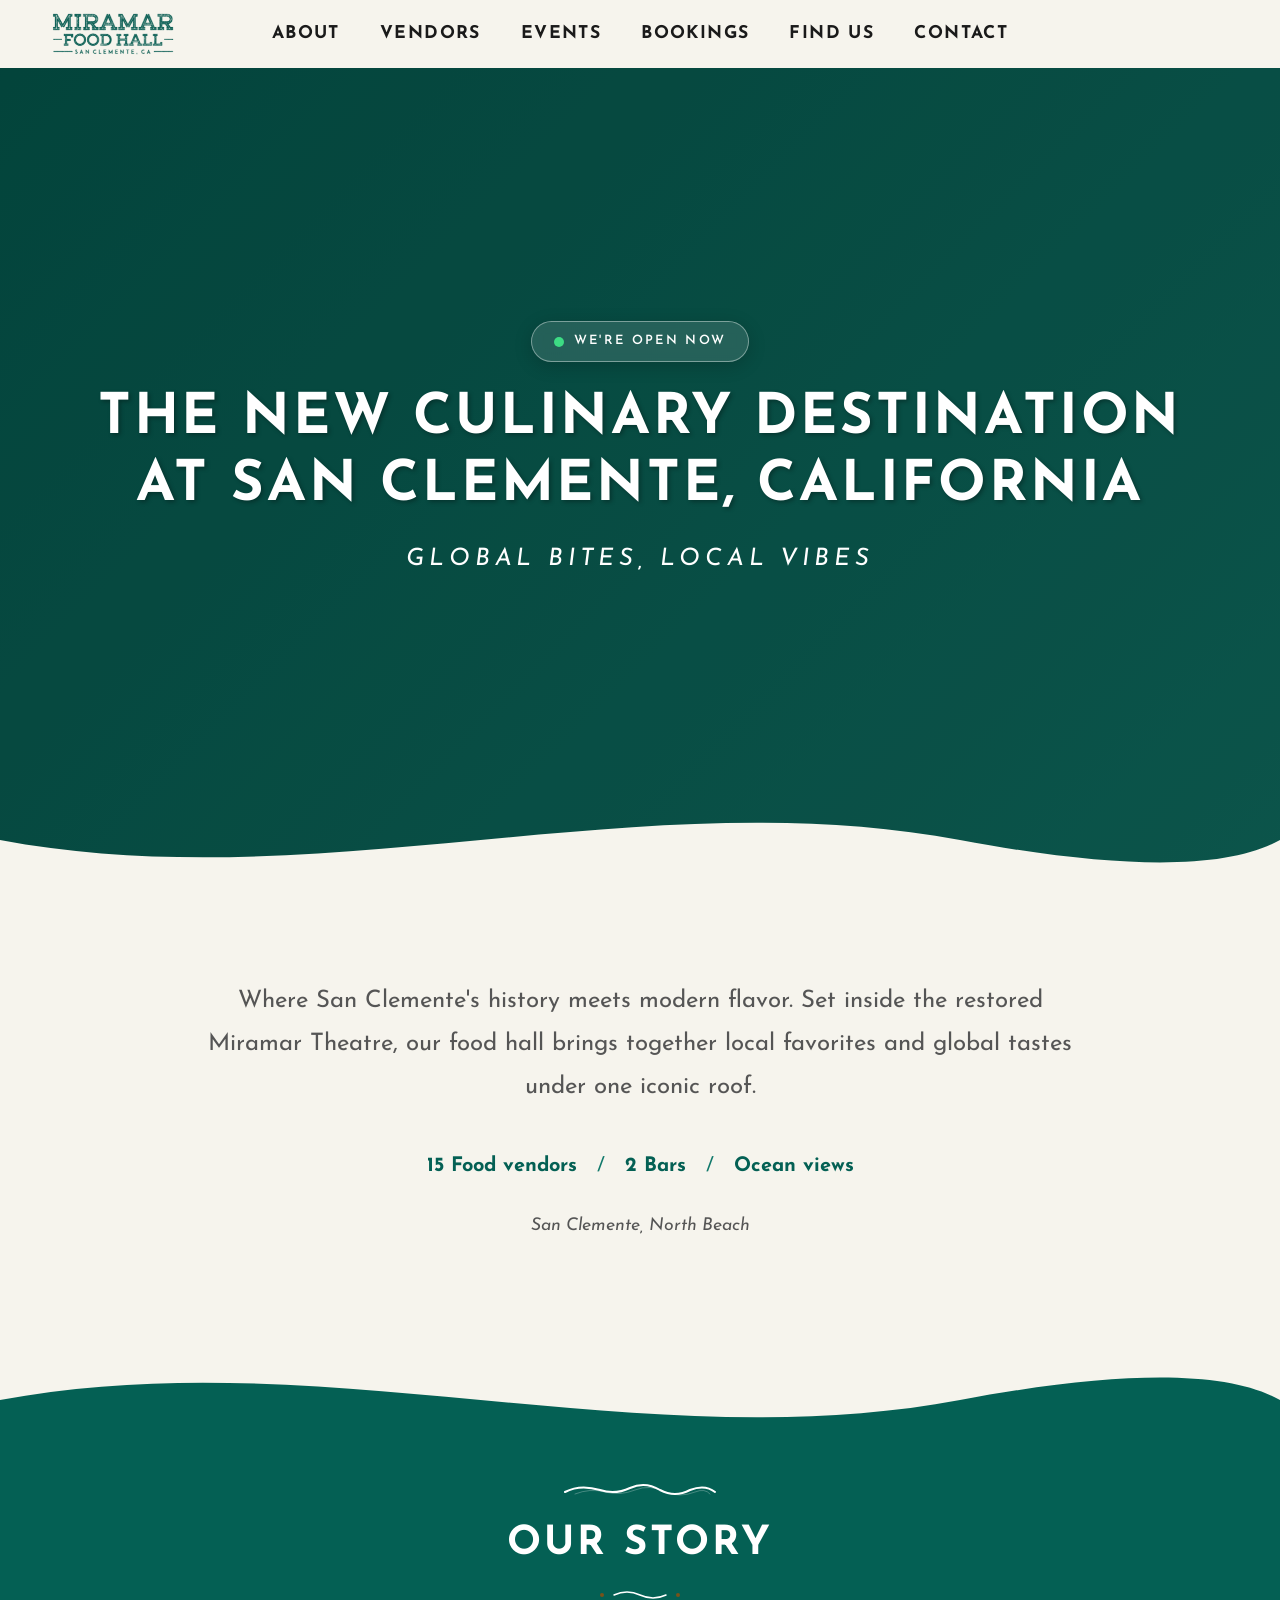
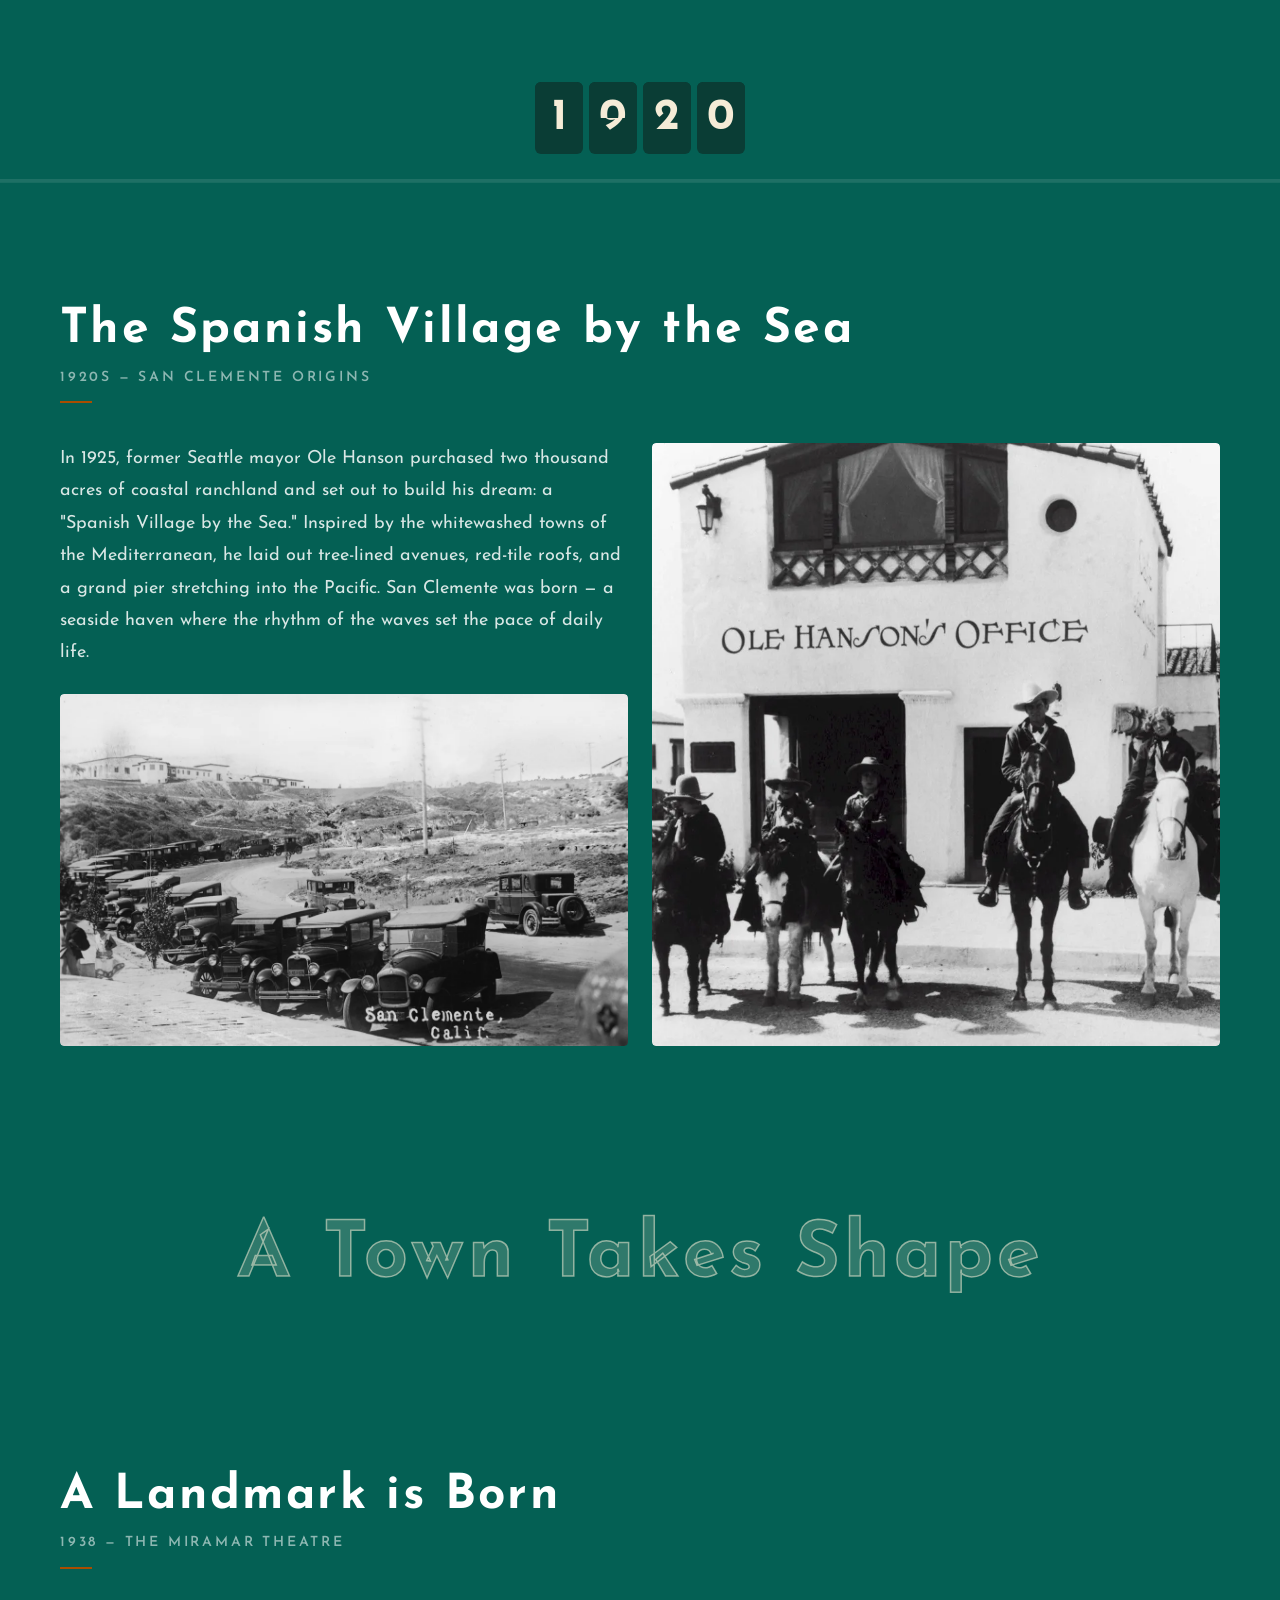
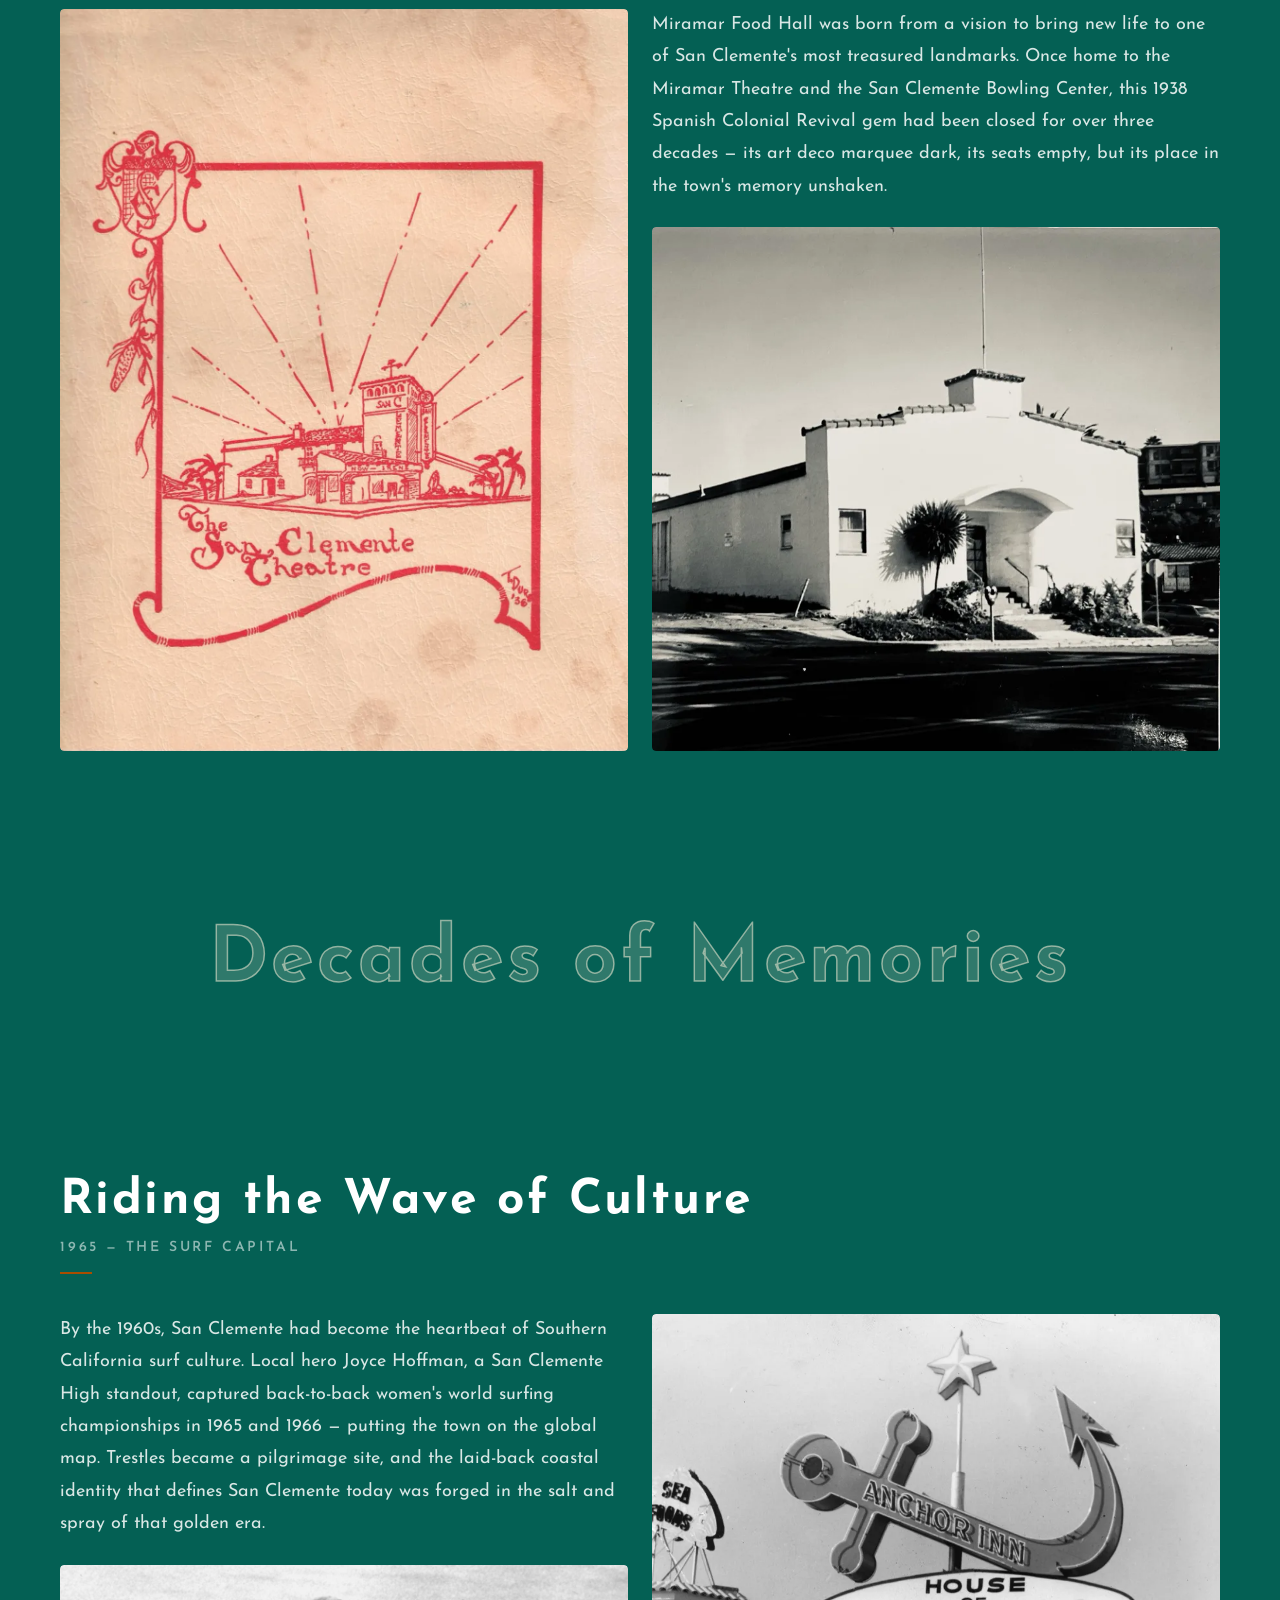
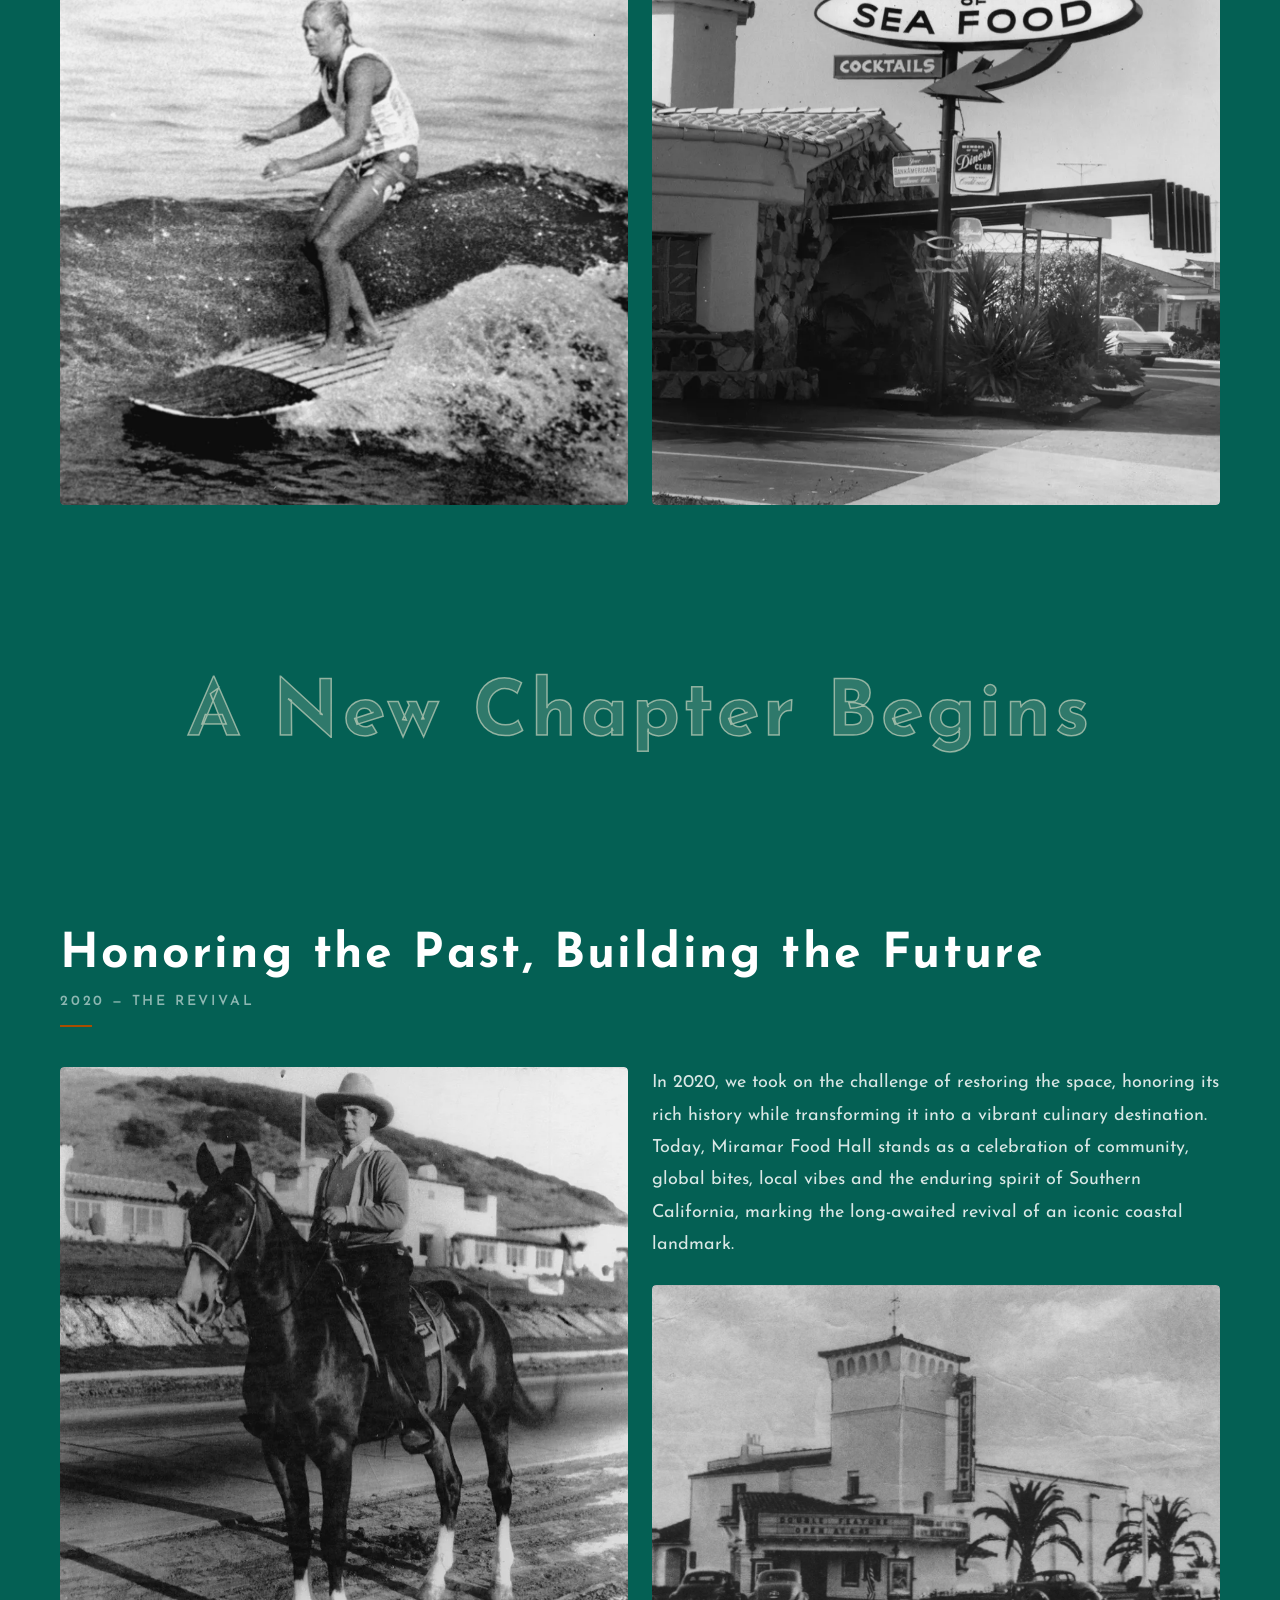
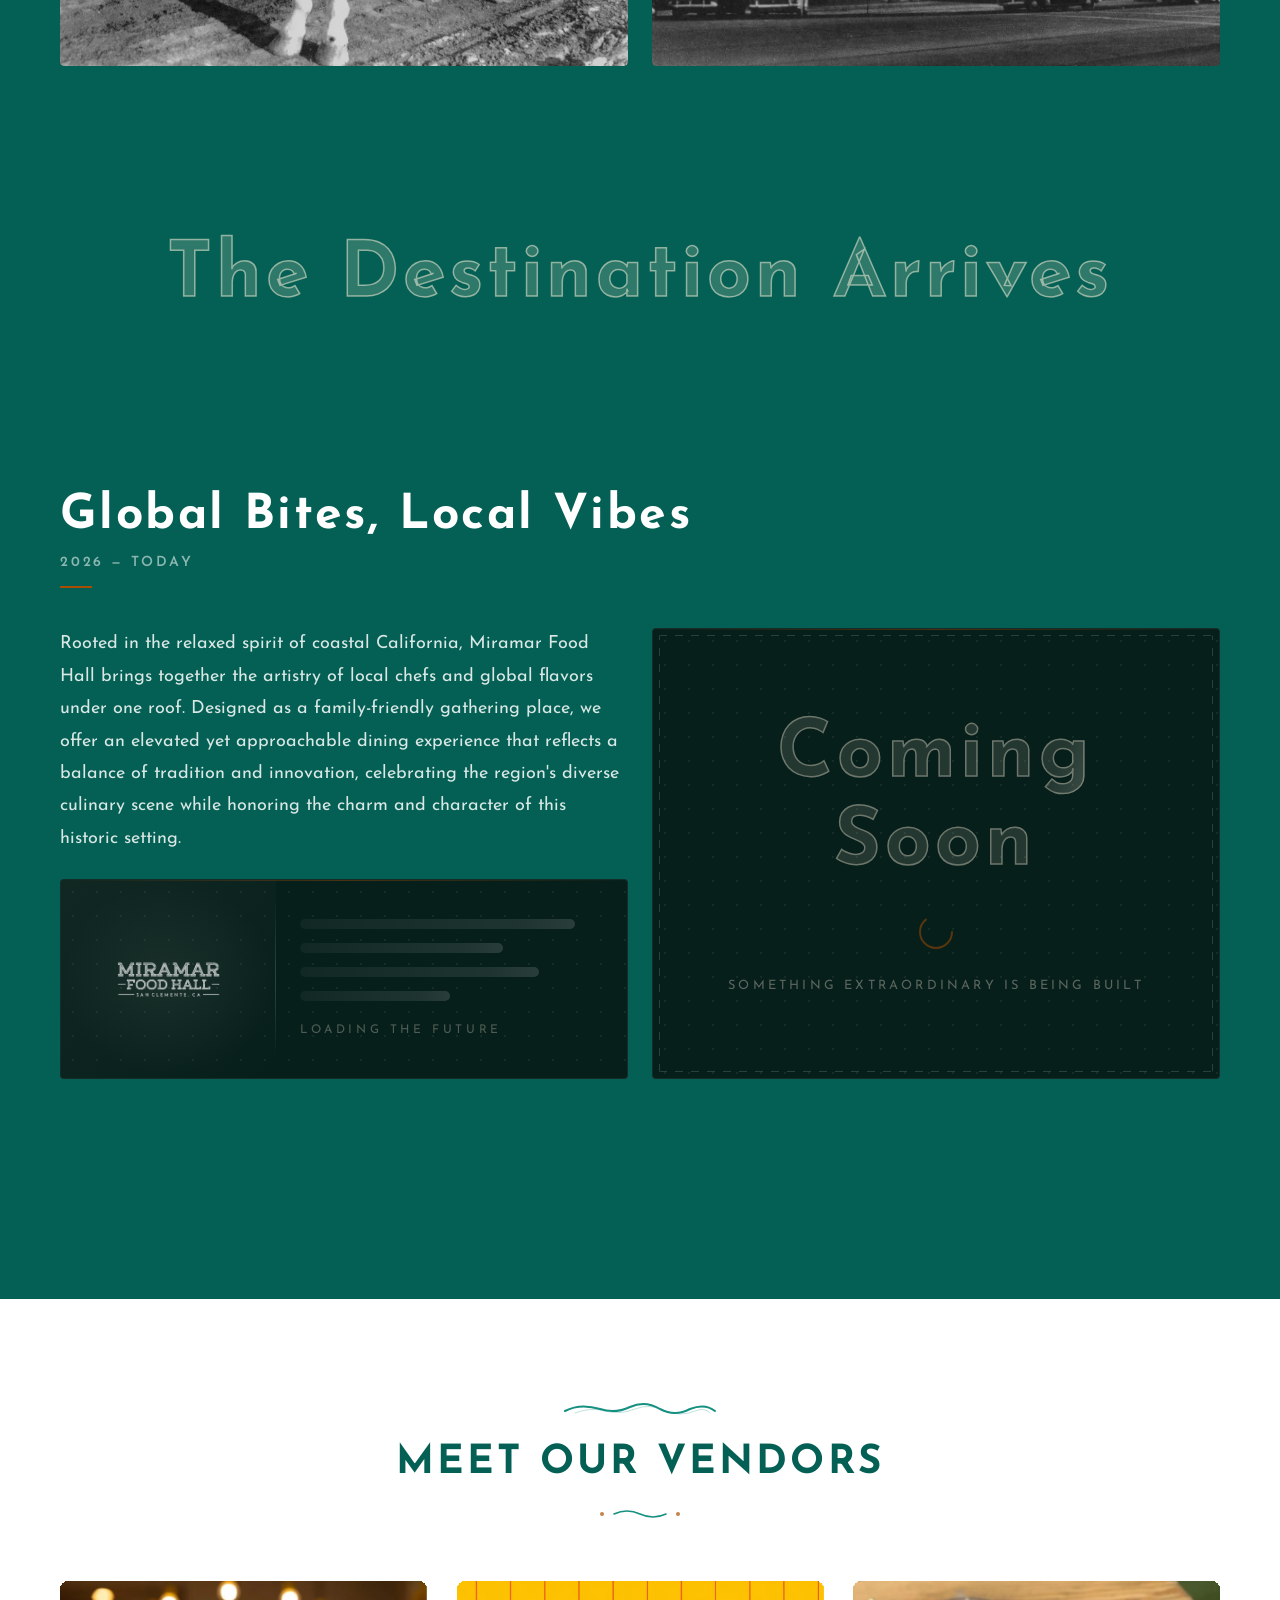
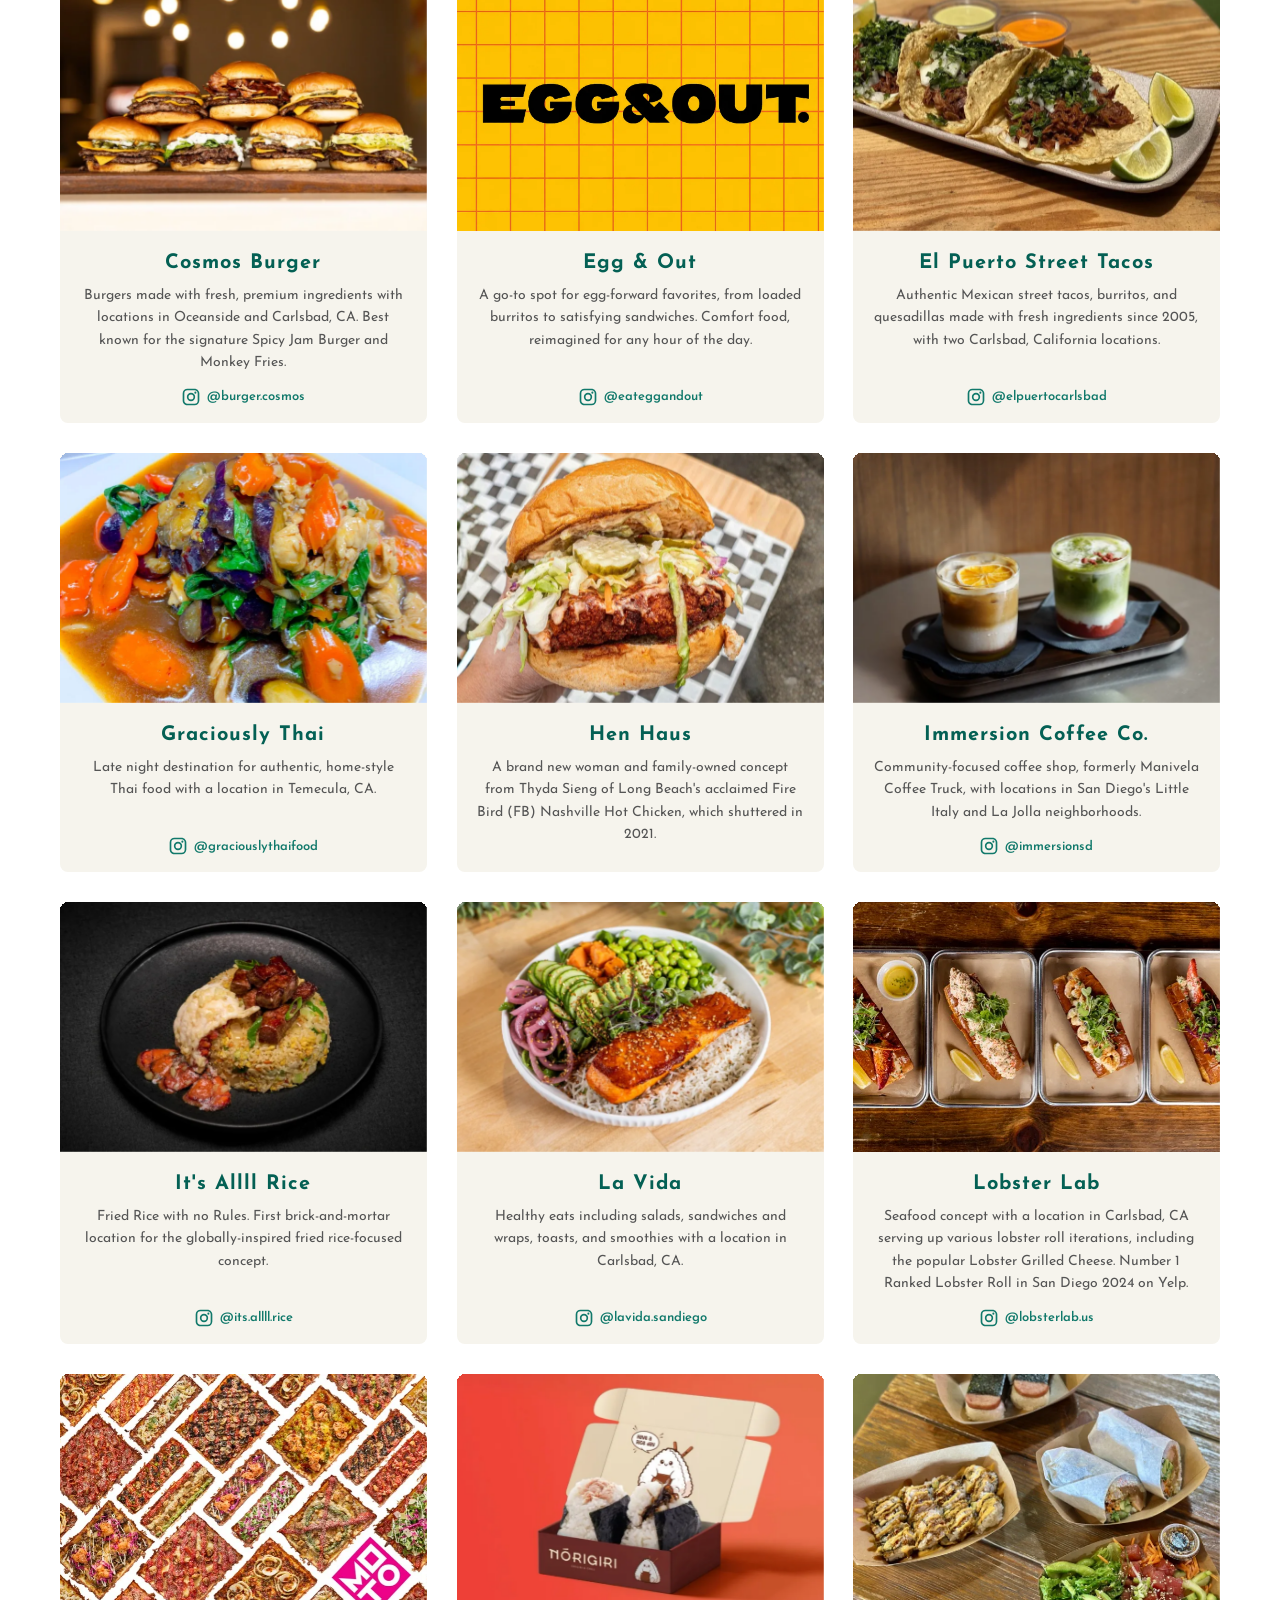
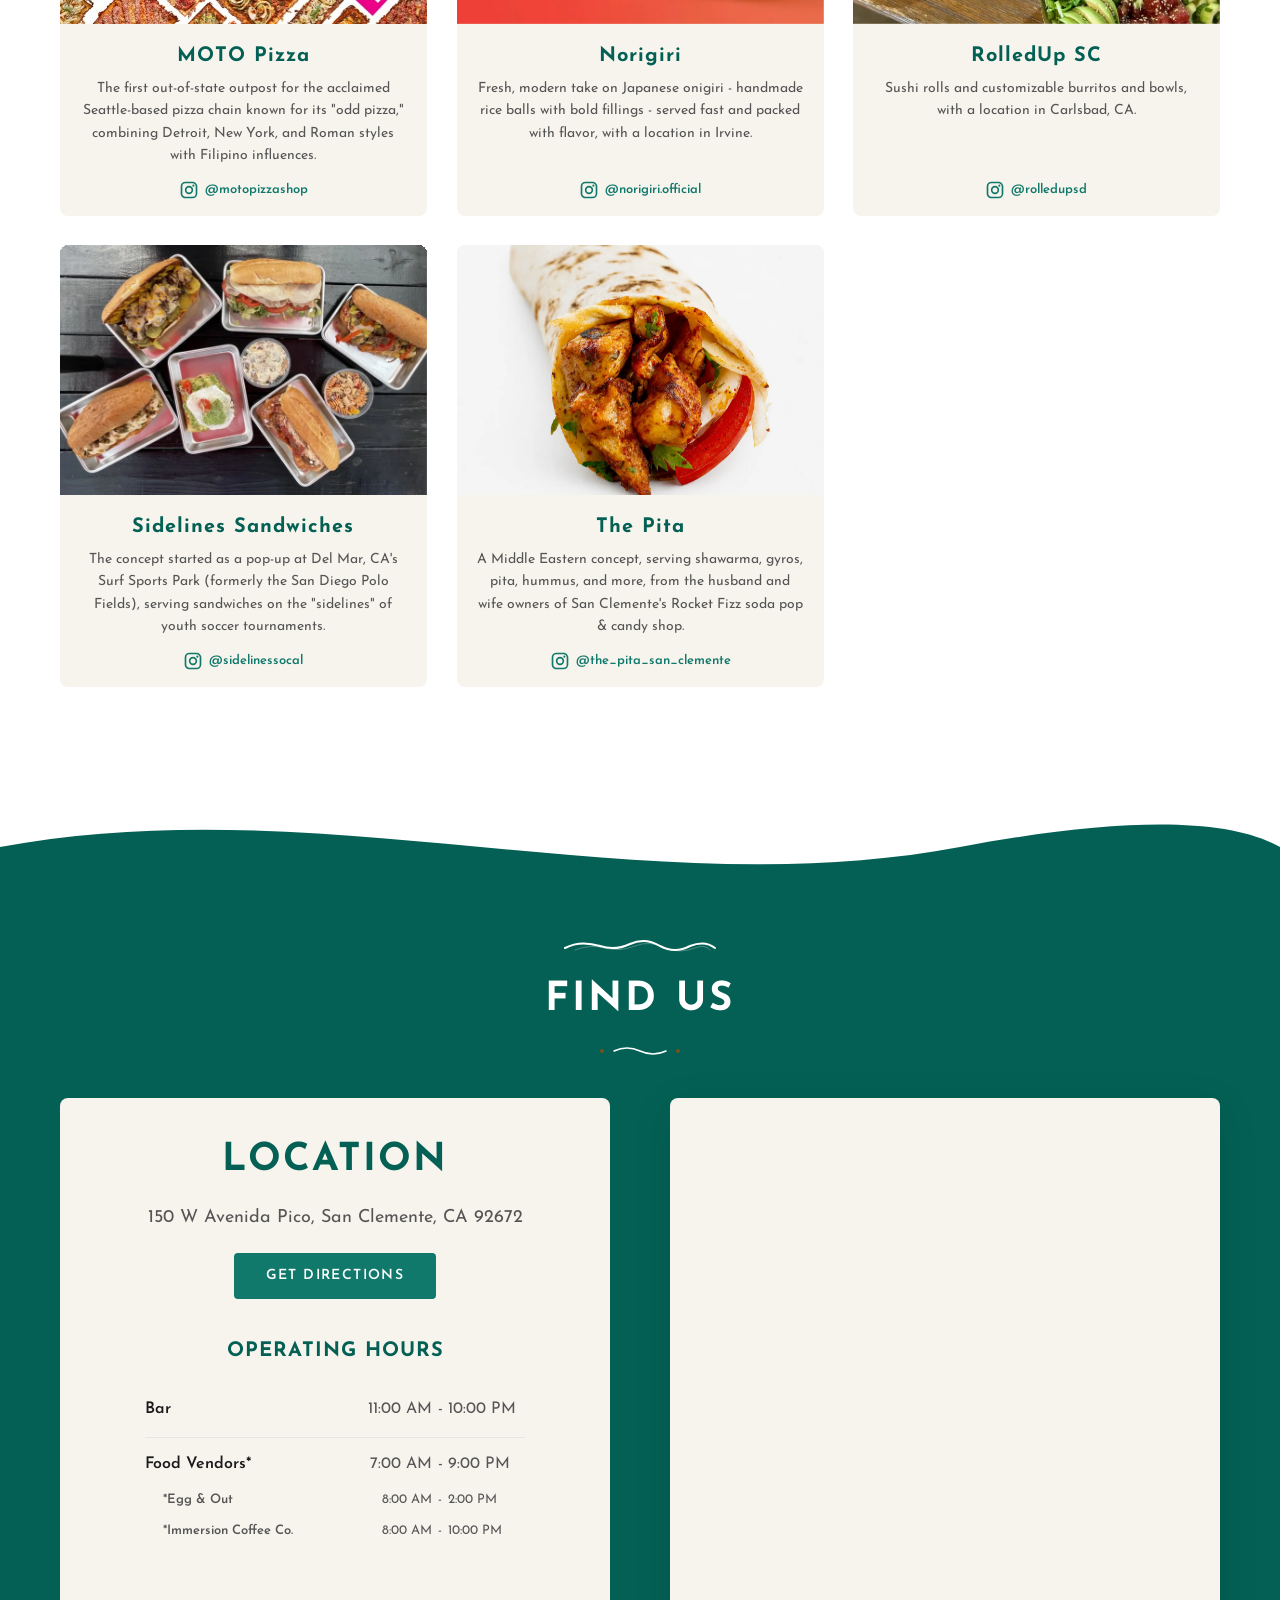
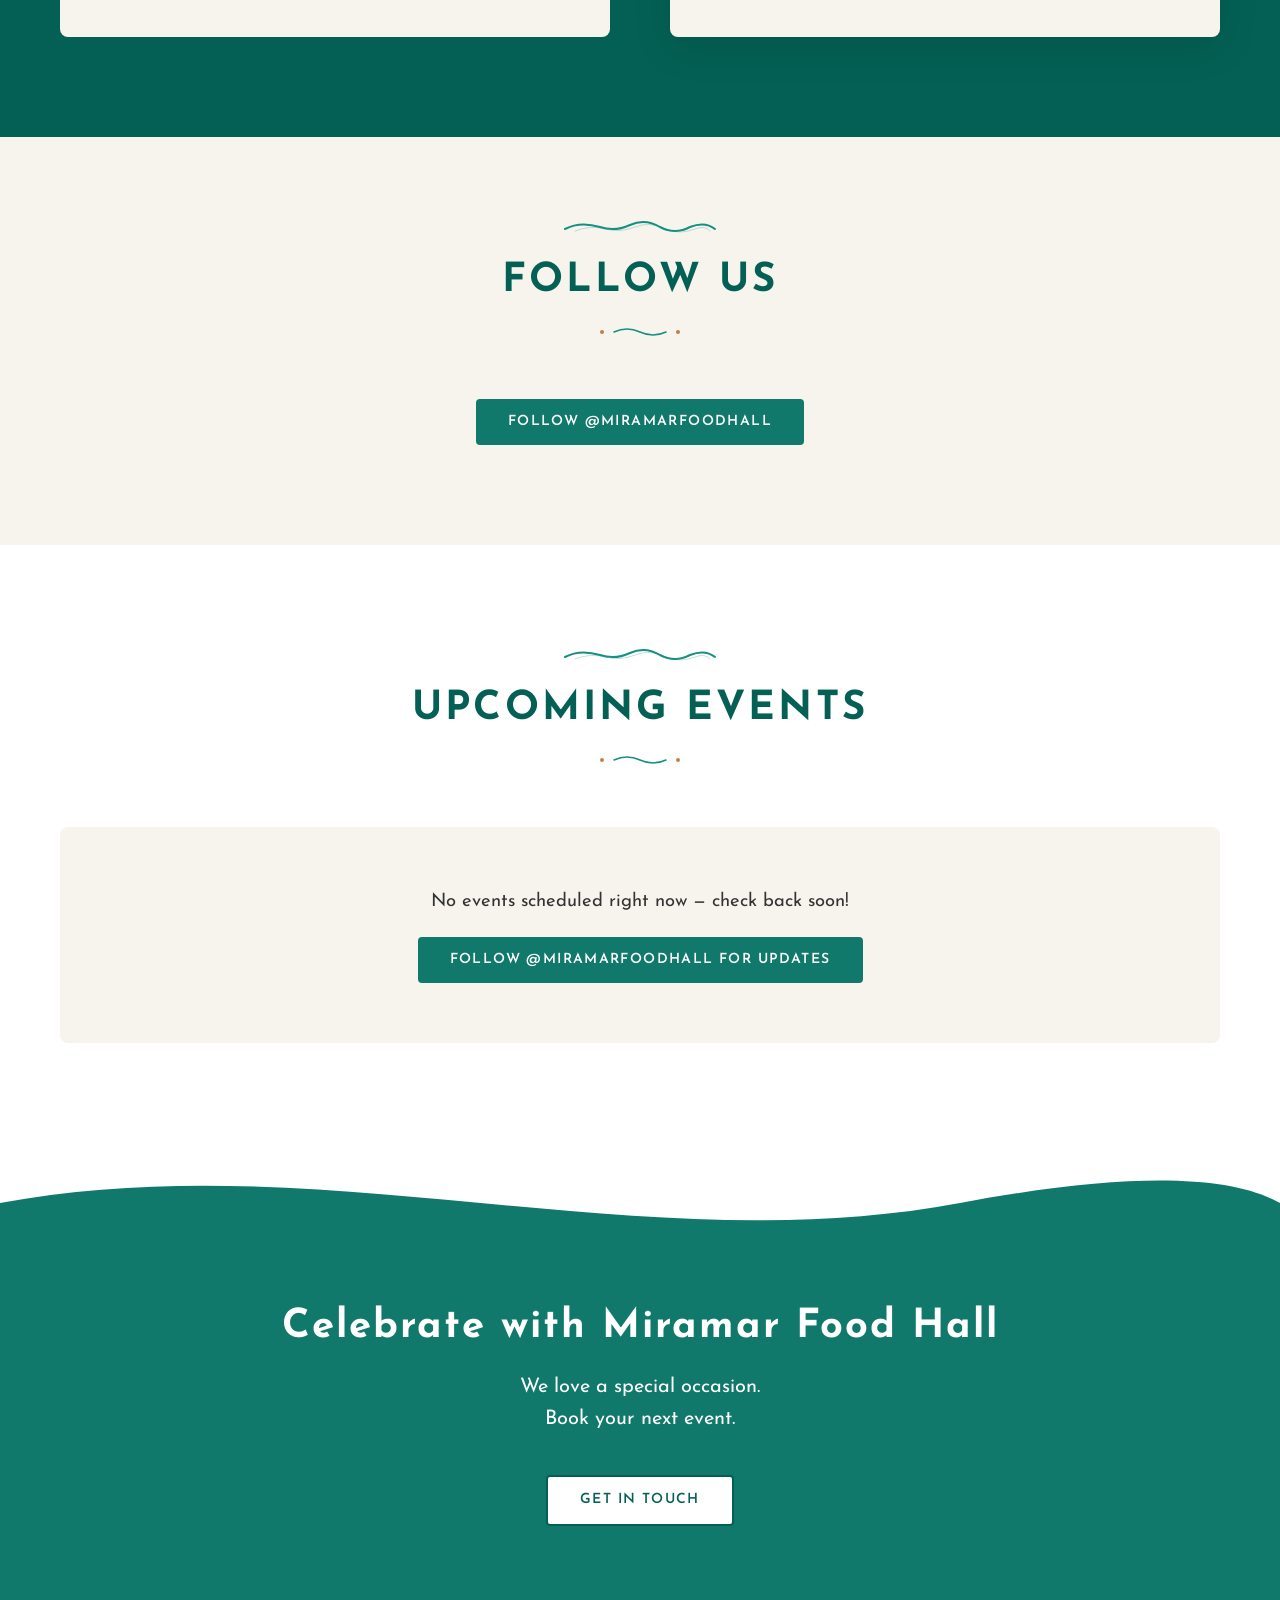
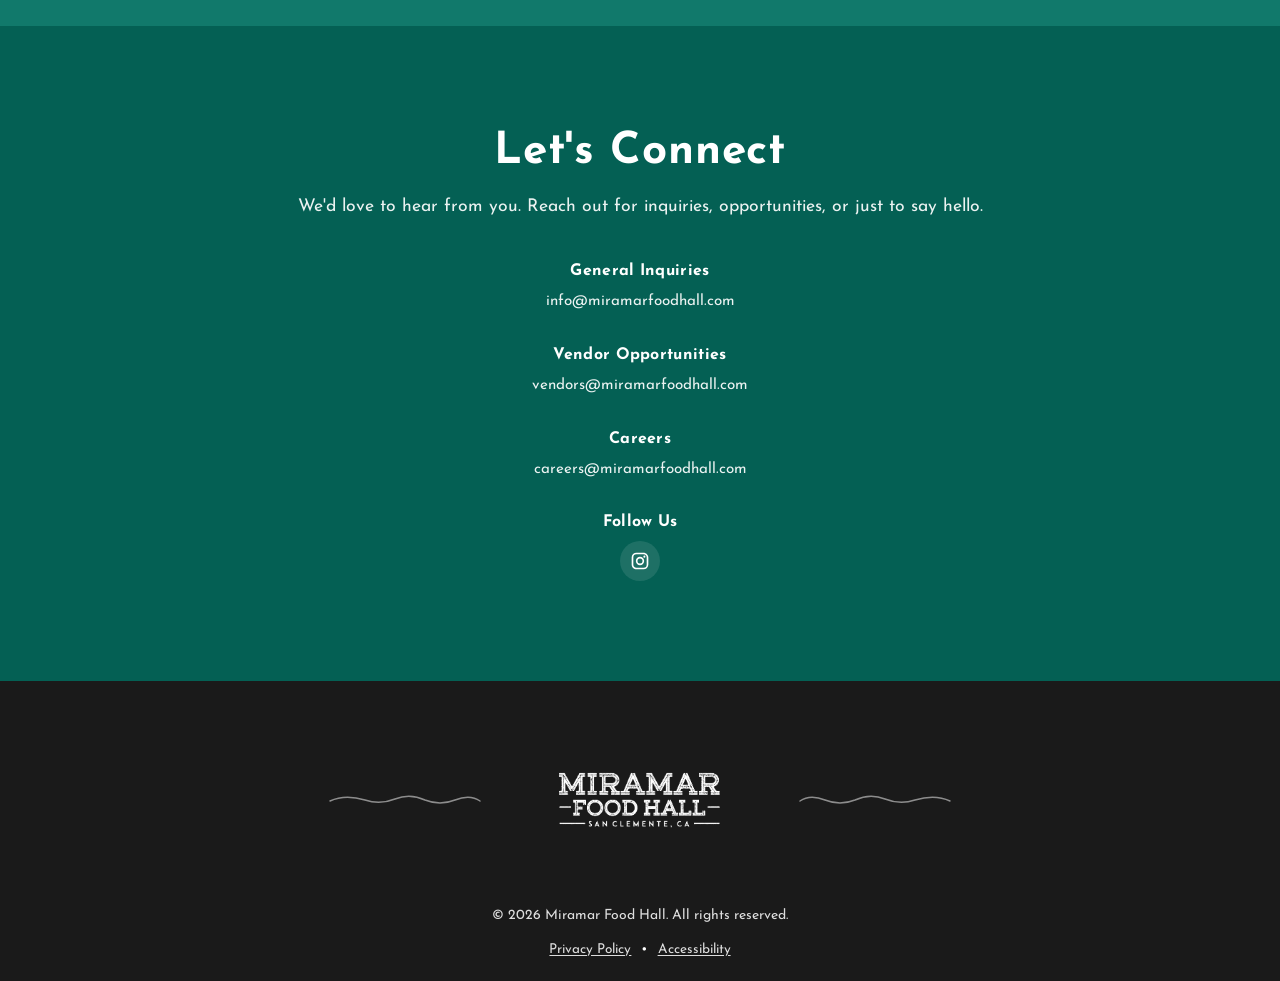
==== website/index.html @ 812e7b99 "🟢 Remove opening pop-up, add "We're Open Now" hero badge ✨ Hero • New glassy "We're Open Now" badge " ====
<!DOCTYPE html>
<html lang="en">
<head>
    <meta charset="UTF-8">
    <meta name="viewport" content="width=device-width, initial-scale=1.0">
    <meta name="description" content="Miramar Food Hall - The new culinary destination at San Clemente, California. Global bites, local vibes.">
    <meta name="keywords" content="food hall, San Clemente, California, restaurants, dining, coastal, culinary">
    <title>Miramar Food Hall | San Clemente, CA</title>
    <link rel="icon" type="image/png" sizes="32x32" href="images/favicon-32.png">
    <link rel="icon" type="image/png" sizes="16x16" href="images/favicon-16.png">
    <link rel="apple-touch-icon" sizes="180x180" href="images/apple-touch-icon.png">
    <link rel="preconnect" href="https://fonts.googleapis.com">
    <link rel="preconnect" href="https://fonts.gstatic.com" crossorigin>
    <!-- Fonts loaded async (non-render-blocking); display=swap avoids invisible text -->
    <link rel="preload" as="style" href="https://fonts.googleapis.com/css2?family=Josefin+Sans:wght@400;600;700&display=swap" onload="this.onload=null;this.rel='stylesheet'">
    <noscript><link rel="stylesheet" href="https://fonts.googleapis.com/css2?family=Josefin+Sans:wght@400;600;700&display=swap"></noscript>
    <link rel="stylesheet" href="css/styles.css">
    <!-- Story-timeline styles are below the fold — load async so they don't block first render -->
    <link rel="preload" as="style" href="css/story-section.css" onload="this.onload=null;this.rel='stylesheet'">
    <noscript><link rel="stylesheet" href="css/story-section.css"></noscript>
</head>
<body>

    <!-- UPDATED: Skip to content link for ADA accessibility (T17) -->
    <a href="#intro" class="skip-to-content">Skip to main content</a>

    <!-- Navigation -->
    <nav class="navbar">
        <div class="nav-container">
            <a href="#" class="logo">
                <picture><source type="image/webp" srcset="images/logo/miramar-logo.webp"><img src="images/logo/miramar-logo.png" alt="Miramar Food Hall"></picture>
            </a>
            <button class="nav-toggle" aria-label="Toggle navigation" aria-expanded="false" aria-controls="navMenu">
                <span></span>
                <span></span>
                <span></span>
            </button>
            <ul class="nav-menu" id="navMenu">
                <li><a href="#about">About</a></li>
                <li><a href="#vendors">Vendors</a></li>
                <li><a href="#events">Events</a></li>
                <li><a href="#bookings">Bookings</a></li>
                <li><a href="#location">Find Us</a></li>
                <li><a href="#contact">Contact</a></li>
            </ul>
        </div>
    </nav>

    <main>
    <!-- Hero Section -->
    <section class="hero" id="home">
        <div class="hero-overlay"></div>
        <div class="hero-content">
            <span class="open-badge"><span class="open-dot" aria-hidden="true"></span>We're Open Now</span>
            <h1>THE NEW CULINARY DESTINATION<br>AT SAN CLEMENTE, CALIFORNIA</h1>
            <p class="tagline">GLOBAL BITES, LOCAL VIBES</p>
        </div>
        <div class="hero-wave">
            <svg viewBox="0 0 1440 120" preserveAspectRatio="none" aria-hidden="true">
                <path d="M0,60 C360,120 720,0 1080,60 C1260,90 1380,90 1440,60 L1440,120 L0,120 Z" fill="#f6f4ed"/>
            </svg>
        </div>
    </section>

    <!-- Intro Section -->
    <section class="intro" id="intro">
        <div class="container">
            <p class="intro-text">Where San Clemente's history meets modern flavor. Set inside the restored Miramar Theatre, our food hall brings together local favorites and global tastes under one iconic roof.</p>
            <div class="intro-highlights">
                <span>15 Food vendors</span>
                <span class="divider">/</span>
                <span>2 Bars</span>
                <span class="divider">/</span>
                <span>Ocean views</span>
            </div>
            <p class="intro-location">San Clemente, North Beach</p>
        </div>
    </section>

    <!-- Story Section — Animated scroll timeline -->
    <section class="story-section" id="about">
        <div class="wave-top">
            <svg viewBox="0 0 1440 120" preserveAspectRatio="none" aria-hidden="true">
                <path d="M0,60 C360,0 720,120 1080,60 C1260,30 1380,30 1440,60 L1440,0 L0,0 Z" fill="#f6f4ed"/>
            </svg>
        </div>

        <h2 class="section-title story-title"><span>OUR STORY</span></h2>

        <!-- Sticky year header strip -->
        <div class="story-sticky-strip" aria-hidden="true">
            <div class="story-flip-counter">
                <div class="flip-digit" data-index="0">
                    <div class="flip-digit-top"><span>0</span></div>
                    <div class="flip-digit-bottom"><span>0</span></div>
                    <div class="flip-card"><span>0</span></div>
                </div>
                <div class="flip-digit" data-index="1">
                    <div class="flip-digit-top"><span>0</span></div>
                    <div class="flip-digit-bottom"><span>0</span></div>
                    <div class="flip-card"><span>0</span></div>
                </div>
                <div class="flip-digit" data-index="2">
                    <div class="flip-digit-top"><span>0</span></div>
                    <div class="flip-digit-bottom"><span>0</span></div>
                    <div class="flip-card"><span>0</span></div>
                </div>
                <div class="flip-digit" data-index="3">
                    <div class="flip-digit-top"><span>0</span></div>
                    <div class="flip-digit-bottom"><span>0</span></div>
                    <div class="flip-card"><span>0</span></div>
                </div>
            </div>
            <div class="story-progress-bar">
                <div class="story-progress-fill"></div>
            </div>
        </div>

        <!-- Story content -->
        <div class="story-content">

            <!-- Chapter 1: 1920s — Layout A (text+wide left, tall right) -->
            <div class="story-chapter chapter-spread" data-year="1920">
                <div class="container">
                    <div class="chapter-header">
                        <div class="chapter-label-after">1920s &mdash; San Clemente Origins</div>
                        <h3 class="chapter-headline chapter-headline--full">
                            <span class="line-wrap"><span class="line-inner">The Spanish Village by the Sea</span></span>
                        </h3>
                    </div>
                    <hr class="chapter-rule" aria-hidden="true">
                    <div class="spread-layout">
                        <div class="spread-col-text">
                            <div class="spread-text">
                                <p>In 1925, former Seattle mayor Ole Hanson purchased two thousand acres of coastal ranchland and set out to build his dream: a "Spanish Village by the Sea." Inspired by the whitewashed towns of the Mediterranean, he laid out tree-lined avenues, red-tile roofs, and a grand pier stretching into the Pacific. San Clemente was born — a seaside haven where the rhythm of the waves set the pace of daily life.</p>
                            </div>
                            <div class="spread-photo-wide scale-settle">
                                <picture><source type="image/webp" srcset="images/story/1920s-cars-victoria-ave.webp"><img src="images/story/1920s-cars-victoria-ave.jpg" alt="1920s automobiles parked on Avenida Victoria near the San Clemente pier" loading="lazy"></picture>
                            </div>
                        </div>
                        <div class="spread-photo-tall wipe-reveal">
                            <picture><source type="image/webp" srcset="images/story/filler-ole-hanson.webp"><img src="images/story/filler-ole-hanson.jpg" alt="Ole Hanson's office with men on horseback" loading="lazy" style="object-position: 20% center;"></picture>
                        </div>
                    </div>
                </div>
            </div>

            <!-- Transition -->
            <div class="story-transition" aria-hidden="true">
                <div class="container">
                    <span class="transition-text">A Town Takes Shape</span>
                </div>
            </div>

            <!-- Chapter 2: 1938 — Layout B (tall left, text+wide right) -->
            <div class="story-chapter chapter-spread chapter-spread--flip" data-year="1938">
                <div class="container">
                    <div class="chapter-header">
                        <div class="chapter-label-after">1938 &mdash; The Miramar Theatre</div>
                        <h3 class="chapter-headline chapter-headline--full">
                            <span class="line-wrap"><span class="line-inner">A Landmark is Born</span></span>
                        </h3>
                    </div>
                    <hr class="chapter-rule" aria-hidden="true">
                    <div class="spread-layout">
                        <div class="spread-col-text">
                            <div class="spread-text">
                                <p>Miramar Food Hall was born from a vision to bring new life to one of San Clemente's most treasured landmarks. Once home to the Miramar Theatre and the San Clemente Bowling Center, this 1938 Spanish Colonial Revival gem had been closed for over three decades — its art deco marquee dark, its seats empty, but its place in the town's memory unshaken.</p>
                            </div>
                            <div class="spread-photo-wide scale-settle">
                                <picture><source type="image/webp" srcset="images/story/1938-theatre.webp"><img src="images/story/1938-theatre.jpg" alt="The Miramar Theatre building, circa 1938" loading="lazy" style="object-position: 100% center;"></picture>
                            </div>
                        </div>
                        <div class="spread-photo-tall wipe-reveal">
                            <picture><source type="image/webp" srcset="images/story/filler-theatre-program.webp"><img src="images/story/filler-theatre-program.jpg" alt="San Clemente Theatre grand opening program" loading="lazy"></picture>
                        </div>
                    </div>
                </div>
            </div>

            <!-- Transition -->
            <div class="story-transition" aria-hidden="true">
                <div class="container">
                    <span class="transition-text">Decades of Memories</span>
                </div>
            </div>

            <!-- Chapter 3: 1965 — Layout A (text+wide left, tall right) -->
            <div class="story-chapter chapter-spread" data-year="1965">
                <div class="container">
                    <div class="chapter-header">
                        <div class="chapter-label-after">1965 &mdash; The Surf Capital</div>
                        <h3 class="chapter-headline chapter-headline--full">
                            <span class="line-wrap"><span class="line-inner">Riding the Wave of Culture</span></span>
                        </h3>
                    </div>
                    <hr class="chapter-rule" aria-hidden="true">
                    <div class="spread-layout">
                        <div class="spread-col-text">
                            <div class="spread-text">
                                <p>By the 1960s, San Clemente had become the heartbeat of Southern California surf culture. Local hero Joyce Hoffman, a San Clemente High standout, captured back-to-back women's world surfing championships in 1965 and 1966 — putting the town on the global map. Trestles became a pilgrimage site, and the laid-back coastal identity that defines San Clemente today was forged in the salt and spray of that golden era.</p>
                            </div>
                            <div class="spread-photo-wide scale-settle">
                                <picture><source type="image/webp" srcset="images/story/1965-joyce-hoffman.webp"><img src="images/story/1965-joyce-hoffman.jpg" alt="Joyce Hoffman, San Clemente High surfing champion, 1965" loading="lazy" style="object-position: 100% center;"></picture>
                            </div>
                        </div>
                        <div class="spread-photo-tall wipe-reveal">
                            <picture><source type="image/webp" srcset="images/story/filler-anchor-inn.webp"><img src="images/story/filler-anchor-inn.jpg" alt="The Anchor Inn House of Sea Food, a beloved San Clemente restaurant" loading="lazy" style="object-position: 85% center;"></picture>
                        </div>
                    </div>
                </div>
            </div>

            <!-- Transition -->
            <div class="story-transition" aria-hidden="true">
                <div class="container">
                    <span class="transition-text">A New Chapter Begins</span>
                </div>
            </div>

            <!-- Chapter 4: 2020 — Layout B (tall left, text+wide right) -->
            <div class="story-chapter chapter-spread chapter-spread--flip" data-year="2020">
                <div class="container">
                    <div class="chapter-header">
                        <div class="chapter-label-after">2020 &mdash; The Revival</div>
                        <h3 class="chapter-headline chapter-headline--full">
                            <span class="line-wrap"><span class="line-inner">Honoring the Past, Building the Future</span></span>
                        </h3>
                    </div>
                    <hr class="chapter-rule" aria-hidden="true">
                    <div class="spread-layout">
                        <div class="spread-col-text">
                            <div class="spread-text">
                                <p>In 2020, we took on the challenge of restoring the space, honoring its rich history while transforming it into a vibrant culinary destination. Today, Miramar Food Hall stands as a celebration of community, global bites, local vibes and the enduring spirit of Southern California, marking the long-awaited revival of an iconic coastal landmark.</p>
                            </div>
                            <div class="spread-photo-wide scale-settle">
                                <picture><source type="image/webp" srcset="images/story/2020-movie-house.webp"><img src="images/story/2020-movie-house.jpg" alt="The San Clemente Movie House before renovation, 2020" loading="lazy"></picture>
                            </div>
                        </div>
                        <div class="spread-photo-tall wipe-reveal">
                            <picture><source type="image/webp" srcset="images/story/filler-horseback.webp"><img src="images/story/filler-horseback.jpg" alt="Horseback rider on El Camino Real in front of the Riding Academy" loading="lazy" style="object-position: 90% center;"></picture>
                        </div>
                    </div>
                </div>
            </div>

            <!-- Transition -->
            <div class="story-transition" aria-hidden="true">
                <div class="container">
                    <span class="transition-text">The Destination Arrives</span>
                </div>
            </div>

            <!-- Chapter 5: 2026 — Today / Coming Soon -->
            <div class="story-chapter chapter-spread" data-year="2026">
                <div class="container">
                    <div class="chapter-header">
                        <div class="chapter-label-after">2026 &mdash; Today</div>
                        <h3 class="chapter-headline chapter-headline--full">
                            <span class="line-wrap"><span class="line-inner">Global Bites, Local Vibes</span></span>
                        </h3>
                    </div>
                    <hr class="chapter-rule" aria-hidden="true">
                    <div class="spread-layout">
                        <div class="spread-col-text">
                            <div class="spread-text">
                                <p>Rooted in the relaxed spirit of coastal California, Miramar Food Hall brings together the artistry of local chefs and global flavors under one roof. Designed as a family-friendly gathering place, we offer an elevated yet approachable dining experience that reflects a balance of tradition and innovation, celebrating the region's diverse culinary scene while honoring the charm and character of this historic setting.</p>
                            </div>
                            <!-- Wide frame: logo loaded + skeleton loading -->
                            <div class="cs-frame cs-frame--wide">
                                <div class="cs-grid"></div>
                                <div class="cs-scan-line"></div>
                                <div class="cs-wide-inner">
                                    <div class="cs-loaded-zone">
                                        <picture><source type="image/webp" srcset="images/logo/logo.webp"><img src="images/logo/logo.png" alt="Miramar Food Hall" class="cs-logo"></picture>
                                    </div>
                                    <div class="cs-loading-zone">
                                        <div class="cs-skeleton">
                                            <div class="cs-skel-bar" style="width:92%"></div>
                                            <div class="cs-skel-bar" style="width:68%"></div>
                                            <div class="cs-skel-bar" style="width:80%"></div>
                                            <div class="cs-skel-bar" style="width:50%"></div>
                                        </div>
                                        <span class="cs-frame-label">Loading the future<span class="cs-dots"><span>.</span><span>.</span><span>.</span></span></span>
                                    </div>
                                </div>
                            </div>
                        </div>
                        <!-- Tall frame: blueprint coming soon -->
                        <div class="cs-frame cs-frame--tall">
                            <div class="cs-grid"></div>
                            <div class="cs-scan-line"></div>
                            <div class="cs-border-trace"></div>
                            <div class="cs-frame-content">
                                <span class="cs-big-text">Coming<br>Soon</span>
                                <div class="cs-loading-ring">
                                    <svg viewBox="0 0 50 50">
                                        <circle cx="25" cy="25" r="20"></circle>
                                    </svg>
                                </div>
                                <span class="cs-frame-subtitle">Something extraordinary is being built</span>
                            </div>
                        </div>
                    </div>
                </div>
            </div>

        </div><!-- /.story-content -->

        <!-- Fixed nav dots -->
        <nav class="story-nav-dots" aria-label="Story timeline navigation">
            <button data-target="0" aria-label="1920s: San Clemente Origins" class="dot active"></button>
            <button data-target="1" aria-label="1938: The Miramar Theatre" class="dot"></button>
            <button data-target="2" aria-label="1965: The Surf Capital" class="dot"></button>
            <button data-target="3" aria-label="2020: The Revival" class="dot"></button>
            <button data-target="4" aria-label="2026: Today" class="dot"></button>
        </nav>
    </section>

    <!-- Vendors Section -->
    <section class="vendors" id="vendors">
        <div class="container">
            <h2 class="section-title"><span>MEET OUR VENDORS</span></h2>
            <div class="vendors-grid">
                <div class="vendor-card">
                    <div class="vendor-image">
                        <picture><source type="image/webp" srcset="images/vendors/cosmos.webp"><img src="images/vendors/cosmos.jpg" alt="Cosmos Burger" loading="lazy"></picture>
                    </div>
                    <div class="vendor-info">
                        <h3>Cosmos Burger</h3>
                        <p>Burgers made with fresh, premium ingredients with locations in Oceanside and Carlsbad, CA. Best known for the signature Spicy Jam Burger and Monkey Fries.</p>
                        <a href="https://instagram.com/burger.cosmos" target="_blank" rel="noopener noreferrer" class="vendor-instagram" aria-label="Cosmos Burger on Instagram">
                            <svg xmlns="http://www.w3.org/2000/svg" width="20" height="20" fill="currentColor" viewBox="0 0 24 24"><path d="M7.8,2H16.2C19.4,2 22,4.6 22,7.8V16.2A5.8,5.8 0 0,1 16.2,22H7.8C4.6,22 2,19.4 2,16.2V7.8A5.8,5.8 0 0,1 7.8,2M7.6,4A3.6,3.6 0 0,0 4,7.6V16.4C4,18.39 5.61,20 7.6,20H16.4A3.6,3.6 0 0,0 20,16.4V7.6C20,5.61 18.39,4 16.4,4H7.6M17.25,5.5A1.25,1.25 0 0,1 18.5,6.75A1.25,1.25 0 0,1 17.25,8A1.25,1.25 0 0,1 16,6.75A1.25,1.25 0 0,1 17.25,5.5M12,7A5,5 0 0,1 17,12A5,5 0 0,1 12,17A5,5 0 0,1 7,12A5,5 0 0,1 12,7M12,9A3,3 0 0,0 9,12A3,3 0 0,0 12,15A3,3 0 0,0 15,12A3,3 0 0,0 12,9Z"/></svg>
                            <span>@burger.cosmos</span>
                        </a>
                    </div>
                </div>
                <div class="vendor-card">
                    <div class="vendor-image">
                        <picture><source type="image/webp" srcset="images/vendors/egg-and-out.webp"><img src="images/vendors/egg-and-out.png" alt="Egg & Out" loading="lazy"></picture>
                    </div>
                    <div class="vendor-info">
                        <h3>Egg &amp; Out</h3>
                        <p>A go-to spot for egg-forward favorites, from loaded burritos to satisfying sandwiches. Comfort food, reimagined for any hour of the day.</p>
                        <a href="https://instagram.com/eateggandout" target="_blank" rel="noopener noreferrer" class="vendor-instagram" aria-label="Egg & Out on Instagram">
                            <svg xmlns="http://www.w3.org/2000/svg" width="20" height="20" fill="currentColor" viewBox="0 0 24 24"><path d="M7.8,2H16.2C19.4,2 22,4.6 22,7.8V16.2A5.8,5.8 0 0,1 16.2,22H7.8C4.6,22 2,19.4 2,16.2V7.8A5.8,5.8 0 0,1 7.8,2M7.6,4A3.6,3.6 0 0,0 4,7.6V16.4C4,18.39 5.61,20 7.6,20H16.4A3.6,3.6 0 0,0 20,16.4V7.6C20,5.61 18.39,4 16.4,4H7.6M17.25,5.5A1.25,1.25 0 0,1 18.5,6.75A1.25,1.25 0 0,1 17.25,8A1.25,1.25 0 0,1 16,6.75A1.25,1.25 0 0,1 17.25,5.5M12,7A5,5 0 0,1 17,12A5,5 0 0,1 12,17A5,5 0 0,1 7,12A5,5 0 0,1 12,7M12,9A3,3 0 0,0 9,12A3,3 0 0,0 12,15A3,3 0 0,0 15,12A3,3 0 0,0 12,9Z"/></svg>
                            <span>@eateggandout</span>
                        </a>
                    </div>
                </div>
                <div class="vendor-card">
                    <div class="vendor-image">
                        <picture><source type="image/webp" srcset="images/vendors/el-puerto.webp"><img src="images/vendors/el-puerto.jpg" alt="El Puerto Street Tacos" loading="lazy"></picture>
                    </div>
                    <div class="vendor-info">
                        <h3>El Puerto Street Tacos</h3>
                        <p>Authentic Mexican street tacos, burritos, and quesadillas made with fresh ingredients since 2005, with two Carlsbad, California locations.</p>
                        <a href="https://instagram.com/elpuertocarlsbad" target="_blank" rel="noopener noreferrer" class="vendor-instagram" aria-label="El Puerto Street Tacos on Instagram">
                            <svg xmlns="http://www.w3.org/2000/svg" width="20" height="20" fill="currentColor" viewBox="0 0 24 24"><path d="M7.8,2H16.2C19.4,2 22,4.6 22,7.8V16.2A5.8,5.8 0 0,1 16.2,22H7.8C4.6,22 2,19.4 2,16.2V7.8A5.8,5.8 0 0,1 7.8,2M7.6,4A3.6,3.6 0 0,0 4,7.6V16.4C4,18.39 5.61,20 7.6,20H16.4A3.6,3.6 0 0,0 20,16.4V7.6C20,5.61 18.39,4 16.4,4H7.6M17.25,5.5A1.25,1.25 0 0,1 18.5,6.75A1.25,1.25 0 0,1 17.25,8A1.25,1.25 0 0,1 16,6.75A1.25,1.25 0 0,1 17.25,5.5M12,7A5,5 0 0,1 17,12A5,5 0 0,1 12,17A5,5 0 0,1 7,12A5,5 0 0,1 12,7M12,9A3,3 0 0,0 9,12A3,3 0 0,0 12,15A3,3 0 0,0 15,12A3,3 0 0,0 12,9Z"/></svg>
                            <span>@elpuertocarlsbad</span>
                        </a>
                    </div>
                </div>
                <div class="vendor-card">
                    <div class="vendor-image">
                        <picture><source type="image/webp" srcset="images/vendors/graciously-thai.webp"><img src="images/vendors/graciously-thai.jpg" alt="Graciously Thai" loading="lazy"></picture>
                    </div>
                    <div class="vendor-info">
                        <h3>Graciously Thai</h3>
                        <p>Late night destination for authentic, home-style Thai food with a location in Temecula, CA.</p>
                        <a href="https://instagram.com/graciouslythaifood" target="_blank" rel="noopener noreferrer" class="vendor-instagram" aria-label="Graciously Thai on Instagram">
                            <svg xmlns="http://www.w3.org/2000/svg" width="20" height="20" fill="currentColor" viewBox="0 0 24 24"><path d="M7.8,2H16.2C19.4,2 22,4.6 22,7.8V16.2A5.8,5.8 0 0,1 16.2,22H7.8C4.6,22 2,19.4 2,16.2V7.8A5.8,5.8 0 0,1 7.8,2M7.6,4A3.6,3.6 0 0,0 4,7.6V16.4C4,18.39 5.61,20 7.6,20H16.4A3.6,3.6 0 0,0 20,16.4V7.6C20,5.61 18.39,4 16.4,4H7.6M17.25,5.5A1.25,1.25 0 0,1 18.5,6.75A1.25,1.25 0 0,1 17.25,8A1.25,1.25 0 0,1 16,6.75A1.25,1.25 0 0,1 17.25,5.5M12,7A5,5 0 0,1 17,12A5,5 0 0,1 12,17A5,5 0 0,1 7,12A5,5 0 0,1 12,7M12,9A3,3 0 0,0 9,12A3,3 0 0,0 12,15A3,3 0 0,0 15,12A3,3 0 0,0 12,9Z"/></svg>
                            <span>@graciouslythaifood</span>
                        </a>
                    </div>
                </div>
                <div class="vendor-card">
                    <div class="vendor-image">
                        <picture><source type="image/webp" srcset="images/vendors/hen-haus.webp"><img src="images/vendors/hen-haus.jpg" alt="Hen Haus" loading="lazy" style="object-position: center;"></picture>
                    </div>
                    <div class="vendor-info">
                        <h3>Hen Haus</h3>
                        <p>A brand new woman and family-owned concept from Thyda Sieng of Long Beach's acclaimed Fire Bird (FB) Nashville Hot Chicken, which shuttered in 2021.</p>
                    </div>
                </div>
                <div class="vendor-card">
                    <div class="vendor-image">
                        <picture><source type="image/webp" srcset="images/vendors/immersion-coffee.webp"><img src="images/vendors/immersion-coffee.jpg" alt="Immersion Coffee Co." loading="lazy"></picture>
                    </div>
                    <div class="vendor-info">
                        <h3>Immersion Coffee Co.</h3>
                        <p>Community-focused coffee shop, formerly Manivela Coffee Truck, with locations in San Diego's Little Italy and La Jolla neighborhoods.</p>
                        <a href="https://instagram.com/immersionsd" target="_blank" rel="noopener noreferrer" class="vendor-instagram" aria-label="Immersion Coffee Co. on Instagram">
                            <svg xmlns="http://www.w3.org/2000/svg" width="20" height="20" fill="currentColor" viewBox="0 0 24 24"><path d="M7.8,2H16.2C19.4,2 22,4.6 22,7.8V16.2A5.8,5.8 0 0,1 16.2,22H7.8C4.6,22 2,19.4 2,16.2V7.8A5.8,5.8 0 0,1 7.8,2M7.6,4A3.6,3.6 0 0,0 4,7.6V16.4C4,18.39 5.61,20 7.6,20H16.4A3.6,3.6 0 0,0 20,16.4V7.6C20,5.61 18.39,4 16.4,4H7.6M17.25,5.5A1.25,1.25 0 0,1 18.5,6.75A1.25,1.25 0 0,1 17.25,8A1.25,1.25 0 0,1 16,6.75A1.25,1.25 0 0,1 17.25,5.5M12,7A5,5 0 0,1 17,12A5,5 0 0,1 12,17A5,5 0 0,1 7,12A5,5 0 0,1 12,7M12,9A3,3 0 0,0 9,12A3,3 0 0,0 12,15A3,3 0 0,0 15,12A3,3 0 0,0 12,9Z"/></svg>
                            <span>@immersionsd</span>
                        </a>
                    </div>
                </div>
                <div class="vendor-card">
                    <div class="vendor-image">
                        <picture><source type="image/webp" srcset="images/vendors/its-allll-rice.webp"><img src="images/vendors/its-allll-rice.jpg" alt="It's Allll Rice" loading="lazy"></picture>
                    </div>
                    <div class="vendor-info">
                        <h3>It's Allll Rice</h3>
                        <p>Fried Rice with no Rules. First brick-and-mortar location for the globally-inspired fried rice-focused concept.</p>
                        <a href="https://instagram.com/its.allll.rice" target="_blank" rel="noopener noreferrer" class="vendor-instagram" aria-label="It's Allll Rice on Instagram">
                            <svg xmlns="http://www.w3.org/2000/svg" width="20" height="20" fill="currentColor" viewBox="0 0 24 24"><path d="M7.8,2H16.2C19.4,2 22,4.6 22,7.8V16.2A5.8,5.8 0 0,1 16.2,22H7.8C4.6,22 2,19.4 2,16.2V7.8A5.8,5.8 0 0,1 7.8,2M7.6,4A3.6,3.6 0 0,0 4,7.6V16.4C4,18.39 5.61,20 7.6,20H16.4A3.6,3.6 0 0,0 20,16.4V7.6C20,5.61 18.39,4 16.4,4H7.6M17.25,5.5A1.25,1.25 0 0,1 18.5,6.75A1.25,1.25 0 0,1 17.25,8A1.25,1.25 0 0,1 16,6.75A1.25,1.25 0 0,1 17.25,5.5M12,7A5,5 0 0,1 17,12A5,5 0 0,1 12,17A5,5 0 0,1 7,12A5,5 0 0,1 12,7M12,9A3,3 0 0,0 9,12A3,3 0 0,0 12,15A3,3 0 0,0 15,12A3,3 0 0,0 12,9Z"/></svg>
                            <span>@its.allll.rice</span>
                        </a>
                    </div>
                </div>
                <div class="vendor-card">
                    <div class="vendor-image">
                        <picture><source type="image/webp" srcset="images/vendors/la-vida.webp"><img src="images/vendors/la-vida.jpg" alt="La Vida" loading="lazy"></picture>
                    </div>
                    <div class="vendor-info">
                        <h3>La Vida</h3>
                        <p>Healthy eats including salads, sandwiches and wraps, toasts, and smoothies with a location in Carlsbad, CA.</p>
                        <a href="https://instagram.com/lavida.sandiego" target="_blank" rel="noopener noreferrer" class="vendor-instagram" aria-label="La Vida on Instagram">
                            <svg xmlns="http://www.w3.org/2000/svg" width="20" height="20" fill="currentColor" viewBox="0 0 24 24"><path d="M7.8,2H16.2C19.4,2 22,4.6 22,7.8V16.2A5.8,5.8 0 0,1 16.2,22H7.8C4.6,22 2,19.4 2,16.2V7.8A5.8,5.8 0 0,1 7.8,2M7.6,4A3.6,3.6 0 0,0 4,7.6V16.4C4,18.39 5.61,20 7.6,20H16.4A3.6,3.6 0 0,0 20,16.4V7.6C20,5.61 18.39,4 16.4,4H7.6M17.25,5.5A1.25,1.25 0 0,1 18.5,6.75A1.25,1.25 0 0,1 17.25,8A1.25,1.25 0 0,1 16,6.75A1.25,1.25 0 0,1 17.25,5.5M12,7A5,5 0 0,1 17,12A5,5 0 0,1 12,17A5,5 0 0,1 7,12A5,5 0 0,1 12,7M12,9A3,3 0 0,0 9,12A3,3 0 0,0 12,15A3,3 0 0,0 15,12A3,3 0 0,0 12,9Z"/></svg>
                            <span>@lavida.sandiego</span>
                        </a>
                    </div>
                </div>
                <div class="vendor-card">
                    <div class="vendor-image">
                        <picture><source type="image/webp" srcset="images/vendors/lobster-lab.webp"><img src="images/vendors/lobster-lab.jpg" alt="Lobster Lab" loading="lazy"></picture>
                    </div>
                    <div class="vendor-info">
                        <h3>Lobster Lab</h3>
                        <p>Seafood concept with a location in Carlsbad, CA serving up various lobster roll iterations, including the popular Lobster Grilled Cheese. Number 1 Ranked Lobster Roll in San Diego 2024 on Yelp.</p>
                        <a href="https://instagram.com/lobsterlab.us" target="_blank" rel="noopener noreferrer" class="vendor-instagram" aria-label="Lobster Lab on Instagram">
                            <svg xmlns="http://www.w3.org/2000/svg" width="20" height="20" fill="currentColor" viewBox="0 0 24 24"><path d="M7.8,2H16.2C19.4,2 22,4.6 22,7.8V16.2A5.8,5.8 0 0,1 16.2,22H7.8C4.6,22 2,19.4 2,16.2V7.8A5.8,5.8 0 0,1 7.8,2M7.6,4A3.6,3.6 0 0,0 4,7.6V16.4C4,18.39 5.61,20 7.6,20H16.4A3.6,3.6 0 0,0 20,16.4V7.6C20,5.61 18.39,4 16.4,4H7.6M17.25,5.5A1.25,1.25 0 0,1 18.5,6.75A1.25,1.25 0 0,1 17.25,8A1.25,1.25 0 0,1 16,6.75A1.25,1.25 0 0,1 17.25,5.5M12,7A5,5 0 0,1 17,12A5,5 0 0,1 12,17A5,5 0 0,1 7,12A5,5 0 0,1 12,7M12,9A3,3 0 0,0 9,12A3,3 0 0,0 12,15A3,3 0 0,0 15,12A3,3 0 0,0 12,9Z"/></svg>
                            <span>@lobsterlab.us</span>
                        </a>
                    </div>
                </div>
                <div class="vendor-card">
                    <div class="vendor-image">
                        <picture><source type="image/webp" srcset="images/vendors/moto-pizza.webp"><img src="images/vendors/moto-pizza.jpg" alt="MOTO Pizza" loading="lazy"></picture>
                    </div>
                    <div class="vendor-info">
                        <h3>MOTO Pizza</h3>
                        <p>The first out-of-state outpost for the acclaimed Seattle-based pizza chain known for its "odd pizza," combining Detroit, New York, and Roman styles with Filipino influences.</p>
                        <a href="https://instagram.com/motopizzashop" target="_blank" rel="noopener noreferrer" class="vendor-instagram" aria-label="MOTO Pizza on Instagram">
                            <svg xmlns="http://www.w3.org/2000/svg" width="20" height="20" fill="currentColor" viewBox="0 0 24 24"><path d="M7.8,2H16.2C19.4,2 22,4.6 22,7.8V16.2A5.8,5.8 0 0,1 16.2,22H7.8C4.6,22 2,19.4 2,16.2V7.8A5.8,5.8 0 0,1 7.8,2M7.6,4A3.6,3.6 0 0,0 4,7.6V16.4C4,18.39 5.61,20 7.6,20H16.4A3.6,3.6 0 0,0 20,16.4V7.6C20,5.61 18.39,4 16.4,4H7.6M17.25,5.5A1.25,1.25 0 0,1 18.5,6.75A1.25,1.25 0 0,1 17.25,8A1.25,1.25 0 0,1 16,6.75A1.25,1.25 0 0,1 17.25,5.5M12,7A5,5 0 0,1 17,12A5,5 0 0,1 12,17A5,5 0 0,1 7,12A5,5 0 0,1 12,7M12,9A3,3 0 0,0 9,12A3,3 0 0,0 12,15A3,3 0 0,0 15,12A3,3 0 0,0 12,9Z"/></svg>
                            <span>@motopizzashop</span>
                        </a>
                    </div>
                </div>
                <div class="vendor-card">
                    <div class="vendor-image">
                        <picture><source type="image/webp" srcset="images/vendors/norigiri.webp"><img src="images/vendors/norigiri.jpg" alt="Norigiri" loading="lazy"></picture>
                    </div>
                    <div class="vendor-info">
                        <h3>Norigiri</h3>
                        <p>Fresh, modern take on Japanese onigiri - handmade rice balls with bold fillings - served fast and packed with flavor, with a location in Irvine.</p>
                        <a href="https://instagram.com/norigiri.official" target="_blank" rel="noopener noreferrer" class="vendor-instagram" aria-label="Norigiri on Instagram">
                            <svg xmlns="http://www.w3.org/2000/svg" width="20" height="20" fill="currentColor" viewBox="0 0 24 24"><path d="M7.8,2H16.2C19.4,2 22,4.6 22,7.8V16.2A5.8,5.8 0 0,1 16.2,22H7.8C4.6,22 2,19.4 2,16.2V7.8A5.8,5.8 0 0,1 7.8,2M7.6,4A3.6,3.6 0 0,0 4,7.6V16.4C4,18.39 5.61,20 7.6,20H16.4A3.6,3.6 0 0,0 20,16.4V7.6C20,5.61 18.39,4 16.4,4H7.6M17.25,5.5A1.25,1.25 0 0,1 18.5,6.75A1.25,1.25 0 0,1 17.25,8A1.25,1.25 0 0,1 16,6.75A1.25,1.25 0 0,1 17.25,5.5M12,7A5,5 0 0,1 17,12A5,5 0 0,1 12,17A5,5 0 0,1 7,12A5,5 0 0,1 12,7M12,9A3,3 0 0,0 9,12A3,3 0 0,0 12,15A3,3 0 0,0 15,12A3,3 0 0,0 12,9Z"/></svg>
                            <span>@norigiri.official</span>
                        </a>
                    </div>
                </div>
                <div class="vendor-card">
                    <div class="vendor-image">
                        <picture><source type="image/webp" srcset="images/vendors/rolledup.webp"><img src="images/vendors/rolledup.jpg" alt="RolledUp SC" loading="lazy"></picture>
                    </div>
                    <div class="vendor-info">
                        <h3>RolledUp SC</h3>
                        <p>Sushi rolls and customizable burritos and bowls, with a location in Carlsbad, CA.</p>
                        <a href="https://instagram.com/rolledupsd" target="_blank" rel="noopener noreferrer" class="vendor-instagram" aria-label="RolledUp SC on Instagram">
                            <svg xmlns="http://www.w3.org/2000/svg" width="20" height="20" fill="currentColor" viewBox="0 0 24 24"><path d="M7.8,2H16.2C19.4,2 22,4.6 22,7.8V16.2A5.8,5.8 0 0,1 16.2,22H7.8C4.6,22 2,19.4 2,16.2V7.8A5.8,5.8 0 0,1 7.8,2M7.6,4A3.6,3.6 0 0,0 4,7.6V16.4C4,18.39 5.61,20 7.6,20H16.4A3.6,3.6 0 0,0 20,16.4V7.6C20,5.61 18.39,4 16.4,4H7.6M17.25,5.5A1.25,1.25 0 0,1 18.5,6.75A1.25,1.25 0 0,1 17.25,8A1.25,1.25 0 0,1 16,6.75A1.25,1.25 0 0,1 17.25,5.5M12,7A5,5 0 0,1 17,12A5,5 0 0,1 12,17A5,5 0 0,1 7,12A5,5 0 0,1 12,7M12,9A3,3 0 0,0 9,12A3,3 0 0,0 12,15A3,3 0 0,0 15,12A3,3 0 0,0 12,9Z"/></svg>
                            <span>@rolledupsd</span>
                        </a>
                    </div>
                </div>
                <div class="vendor-card">
                    <div class="vendor-image">
                        <picture><source type="image/webp" srcset="images/vendors/sidelines.webp"><img src="images/vendors/sidelines.jpg" alt="Sidelines Sandwiches" loading="lazy"></picture>
                    </div>
                    <div class="vendor-info">
                        <h3>Sidelines Sandwiches</h3>
                        <p>The concept started as a pop-up at Del Mar, CA's Surf Sports Park (formerly the San Diego Polo Fields), serving sandwiches on the "sidelines" of youth soccer tournaments.</p>
                        <a href="https://instagram.com/sidelinessocal" target="_blank" rel="noopener noreferrer" class="vendor-instagram" aria-label="Sidelines Sandwiches on Instagram">
                            <svg xmlns="http://www.w3.org/2000/svg" width="20" height="20" fill="currentColor" viewBox="0 0 24 24"><path d="M7.8,2H16.2C19.4,2 22,4.6 22,7.8V16.2A5.8,5.8 0 0,1 16.2,22H7.8C4.6,22 2,19.4 2,16.2V7.8A5.8,5.8 0 0,1 7.8,2M7.6,4A3.6,3.6 0 0,0 4,7.6V16.4C4,18.39 5.61,20 7.6,20H16.4A3.6,3.6 0 0,0 20,16.4V7.6C20,5.61 18.39,4 16.4,4H7.6M17.25,5.5A1.25,1.25 0 0,1 18.5,6.75A1.25,1.25 0 0,1 17.25,8A1.25,1.25 0 0,1 16,6.75A1.25,1.25 0 0,1 17.25,5.5M12,7A5,5 0 0,1 17,12A5,5 0 0,1 12,17A5,5 0 0,1 7,12A5,5 0 0,1 12,7M12,9A3,3 0 0,0 9,12A3,3 0 0,0 12,15A3,3 0 0,0 15,12A3,3 0 0,0 12,9Z"/></svg>
                            <span>@sidelinessocal</span>
                        </a>
                    </div>
                </div>
                <div class="vendor-card">
                    <div class="vendor-image">
                        <picture><source type="image/webp" srcset="images/vendors/the-pita.webp"><img src="images/vendors/the-pita.png" alt="The Pita" loading="lazy"></picture>
                    </div>
                    <div class="vendor-info">
                        <h3>The Pita</h3>
                        <p>A Middle Eastern concept, serving shawarma, gyros, pita, hummus, and more, from the husband and wife owners of San Clemente's Rocket Fizz soda pop & candy shop.</p>
                        <a href="https://instagram.com/the_pita_san_clemente" target="_blank" rel="noopener noreferrer" class="vendor-instagram" aria-label="The Pita on Instagram">
                            <svg xmlns="http://www.w3.org/2000/svg" width="20" height="20" fill="currentColor" viewBox="0 0 24 24"><path d="M7.8,2H16.2C19.4,2 22,4.6 22,7.8V16.2A5.8,5.8 0 0,1 16.2,22H7.8C4.6,22 2,19.4 2,16.2V7.8A5.8,5.8 0 0,1 7.8,2M7.6,4A3.6,3.6 0 0,0 4,7.6V16.4C4,18.39 5.61,20 7.6,20H16.4A3.6,3.6 0 0,0 20,16.4V7.6C20,5.61 18.39,4 16.4,4H7.6M17.25,5.5A1.25,1.25 0 0,1 18.5,6.75A1.25,1.25 0 0,1 17.25,8A1.25,1.25 0 0,1 16,6.75A1.25,1.25 0 0,1 17.25,5.5M12,7A5,5 0 0,1 17,12A5,5 0 0,1 12,17A5,5 0 0,1 7,12A5,5 0 0,1 12,7M12,9A3,3 0 0,0 9,12A3,3 0 0,0 12,15A3,3 0 0,0 15,12A3,3 0 0,0 12,9Z"/></svg>
                            <span>@the_pita_san_clemente</span>
                        </a>
                    </div>
                </div>
            </div>
        </div>
    </section>

    <!-- Location Section -->
    <section class="location" id="location">
        <div class="wave-top">
            <svg viewBox="0 0 1440 120" preserveAspectRatio="none" aria-hidden="true">
                <path d="M0,60 C360,0 720,120 1080,60 C1260,30 1380,30 1440,60 L1440,0 L0,0 Z" fill="#ffffff"/>
            </svg>
        </div>
        <!-- UPDATED: Replaced marquee with static title (T7) -->
        <h2 class="section-title location-title"><span>FIND US</span></h2>
        <div class="container">
            <div class="location-grid">
                <div class="location-info" id="hours">
                    <h3>LOCATION</h3>
                    <address>150 W Avenida Pico, San Clemente, CA 92672</address>
                    <a href="https://maps.google.com/?q=150+W+Avenida+Pico,+San+Clemente,+CA+92672" target="_blank" rel="noopener noreferrer" class="btn btn-primary">Get Directions</a>
                    <h3>OPERATING HOURS</h3>
                    <div class="hours-list">
                        <div class="hours-item">
                            <span class="hours-label">Bar</span>
                            <span class="hours-time"><span class="t-open">11:00 AM</span><span class="t-sep">-</span><span class="t-close">10:00 PM</span></span>
                        </div>
                        <div class="hours-item hours-item--has-sub">
                            <span class="hours-label">Food Vendors*</span>
                            <span class="hours-time"><span class="t-open">7:00 AM</span><span class="t-sep">-</span><span class="t-close">9:00 PM</span></span>
                        </div>
                        <div class="hours-exceptions">
                            <div class="hours-exception">
                                <span class="hours-exception-label">*Egg &amp; Out</span>
                                <span class="hours-exception-time"><span class="t-open">8:00 AM</span><span class="t-sep">-</span><span class="t-close">2:00 PM</span></span>
                            </div>
                            <div class="hours-exception">
                                <span class="hours-exception-label">*Immersion Coffee Co.</span>
                                <span class="hours-exception-time"><span class="t-open">8:00 AM</span><span class="t-sep">-</span><span class="t-close">10:00 PM</span></span>
                            </div>
                        </div>
                    </div>
                </div>
                <div class="location-map">
                    <!-- UPDATED: Added title for ADA accessibility (T17) -->
                    <iframe
                        src="https://www.google.com/maps/embed?pb=!1m18!1m12!1m3!1d3329.5!2d-117.6!3d33.45!2m3!1f0!2f0!3f0!3m2!1i1024!2i768!4f13.1!3m3!1m2!1s0x0%3A0x0!2s150+W+Avenida+Pico%2C+San+Clemente%2C+CA+92672!5e0!3m2!1sen!2sus!4v1"
                        width="100%"
                        height="400"
                        style="border:0;"
                        allowfullscreen=""
                        loading="lazy"
                        referrerpolicy="no-referrer-when-downgrade"
                        title="Google Maps showing Miramar Food Hall location at 150 W Avenida Pico, San Clemente, CA">
                    </iframe>
                </div>
            </div>
        </div>
    </section>

    <!-- Follow Us / Instagram Section -->
    <!-- UPDATED: Removed marquee, replaced with static title (T10) -->
    <section class="instagram" id="instagram">
        <div class="container">
            <h2 class="section-title"><span>FOLLOW US</span></h2>
        </div>
        <!-- UPDATED: Live Instagram feed via Behold.so (T11) — wider than container -->
        <div class="instagram-feed">
            <div data-behold-id="x51BN3Vsq8FiymTrv0KF"></div>
        </div>
        <div class="container">
            <a href="https://instagram.com/miramarfoodhall" target="_blank" rel="noopener noreferrer" class="btn btn-primary">Follow @miramarfoodhall</a>
        </div>
    </section>

    <!-- Events Section -->
    <!-- UPDATED: Events now dynamically loaded from Google Sheets (T12) -->
    <section class="events" id="events">
        <div class="container">
            <h2 class="section-title"><span>UPCOMING EVENTS</span></h2>
            <div class="events-grid" id="eventsGrid">
                <!-- Events loaded dynamically from Google Sheets (see main.js) -->
                <!-- This empty state shows by default and whenever the sheet is empty or unreachable -->
                <div class="events-empty">
                    <p>No events scheduled right now — check back soon!</p>
                    <a href="https://instagram.com/miramarfoodhall" target="_blank" rel="noopener noreferrer" class="btn btn-primary">Follow @miramarfoodhall for updates</a>
                </div>
            </div>
        </div>
    </section>

    <!-- Bookings Section -->
    <section class="bookings" id="bookings">
        <div class="wave-top">
            <svg viewBox="0 0 1440 120" preserveAspectRatio="none" aria-hidden="true">
                <path d="M0,60 C360,0 720,120 1080,60 C1260,30 1380,30 1440,60 L1440,0 L0,0 Z" fill="#fff"/>
            </svg>
        </div>
        <div class="container">
            <div class="bookings-content">
                <h2>Celebrate with Miramar Food Hall</h2>
                <p class="bookings-tagline">We love a special occasion.<br>Book your next event.</p>
                <!-- UPDATED: Links to celebrations modal (T13, T14) -->
                <a href="#" class="btn btn-secondary" id="celebrationsCta">Get in Touch</a>
            </div>
        </div>
    </section>

    <!-- Let's Connect Section -->
    <section class="connect" id="contact">
        <div class="container">
            <div class="connect-grid connect-grid--form-hidden">
                <!-- Left Side - Contact Information -->
                <div class="connect-left">
                    <h2 class="connect-title">Let's Connect</h2>
                    <p class="connect-subtitle">We'd love to hear from you. Reach out for inquiries, opportunities, or just to say hello.</p>
                    <div class="contact-info">
                        <div class="contact-item">
                            <h3>General Inquiries</h3>
                            <p><a href="mailto:info@miramarfoodhall.com">info@miramarfoodhall.com</a></p>
                            <!-- Phone removed: (949) 555-0123 was a placeholder (555-01xx is a reserved fictional range). Restore with the real, Lorena-confirmed number. -->
                        </div>
                        <div class="contact-item">
                            <h3>Vendor Opportunities</h3>
                            <p><a href="mailto:vendors@miramarfoodhall.com">vendors@miramarfoodhall.com</a></p>
                        </div>
                        <div class="contact-item">
                            <h3>Careers</h3>
                            <p><a href="mailto:careers@miramarfoodhall.com">careers@miramarfoodhall.com</a></p>
                        </div>
                        <div class="contact-item">
                            <h3>Follow Us</h3>
                            <div class="contact-social-links">
                                <a href="https://instagram.com/miramarfoodhall" target="_blank" rel="noopener noreferrer" aria-label="Follow us on Instagram">
                                    <svg xmlns="http://www.w3.org/2000/svg" width="24" height="24" fill="currentColor" viewBox="0 0 24 24">
                                        <path d="M7.8,2H16.2C19.4,2 22,4.6 22,7.8V16.2A5.8,5.8 0 0,1 16.2,22H7.8C4.6,22 2,19.4 2,16.2V7.8A5.8,5.8 0 0,1 7.8,2M7.6,4A3.6,3.6 0 0,0 4,7.6V16.4C4,18.39 5.61,20 7.6,20H16.4A3.6,3.6 0 0,0 20,16.4V7.6C20,5.61 18.39,4 16.4,4H7.6M17.25,5.5A1.25,1.25 0 0,1 18.5,6.75A1.25,1.25 0 0,1 17.25,8A1.25,1.25 0 0,1 16,6.75A1.25,1.25 0 0,1 17.25,5.5M12,7A5,5 0 0,1 17,12A5,5 0 0,1 12,17A5,5 0 0,1 7,12A5,5 0 0,1 12,7M12,9A3,3 0 0,0 9,12A3,3 0 0,0 12,15A3,3 0 0,0 15,12A3,3 0 0,0 12,9Z"></path>
                                    </svg>
                                </a>
                            </div>
                        </div>
                    </div>
                </div>
                <!-- Right Side - Contact Form -->
                <!--
                    TEMPORARILY HIDDEN (2026-06-01): The contact form is hidden until we have the
                    email backend / connection details wired up (where submissions get delivered).
                    TO RESTORE: remove the `hidden` attribute below AND remove the
                    `connect-grid--form-hidden` class from the .connect-grid wrapper above.
                    See js/main.js for the submit handler (currently a stub — needs a real endpoint).
                -->
                <div class="connect-right" id="contact-form" hidden>
                    <form id="connectForm" action="#" method="POST" novalidate>
                        <div aria-live="polite" aria-atomic="true" class="form-message" id="formMessage" role="status"></div>
                        <div class="form-row">
                            <div class="form-group">
                                <label for="fullName">Full Name <span class="required">*</span></label>
                                <input type="text" id="fullName" name="fullName" required aria-required="true" autocomplete="name">
                                <span class="field-error" id="fullNameError" aria-live="polite"></span>
                            </div>
                            <div class="form-group">
                                <label for="emailAddress">Email Address <span class="required">*</span></label>
                                <input type="email" id="emailAddress" name="emailAddress" required aria-required="true" autocomplete="email">
                                <span class="field-error" id="emailAddressError" aria-live="polite"></span>
                            </div>
                        </div>
                        <div class="form-row">
                            <div class="form-group">
                                <label for="phoneNumber">Phone Number</label>
                                <input type="tel" id="phoneNumber" name="phoneNumber" autocomplete="tel">
                                <span class="field-error" id="phoneNumberError" aria-live="polite"></span>
                            </div>
                            <div class="form-group">
                                <label for="inquiryType">Inquiry Type <span class="required">*</span></label>
                                <select id="inquiryType" name="inquiryType" required aria-required="true">
                                    <option value="">Select an option</option>
                                    <option value="general">General Inquiry</option>
                                    <option value="vendor">Vendor Opportunity</option>
                                    <option value="reservation">Group Reservation</option>
                                    <option value="career">Career Opportunity</option>
                                    <option value="other">Other</option>
                                </select>
                                <span class="field-error" id="inquiryTypeError" aria-live="polite"></span>
                            </div>
                        </div>
                        <!-- File Upload - Only visible for Career Opportunity -->
                        <div class="form-group file-upload-group" id="fileUploadGroup" style="display: none;" aria-hidden="true">
                            <label for="resumeUpload">Upload Resume/CV</label>
                            <div class="file-upload-area" id="fileUploadArea" role="button" tabindex="0" aria-label="Click or drag files to upload">
                                <input type="file" id="resumeUpload" name="resumeUpload" accept=".pdf,.doc,.docx" multiple aria-describedby="fileUploadHelp">
                                <div class="file-upload-content">
                                    <svg xmlns="http://www.w3.org/2000/svg" width="32" height="32" viewBox="0 0 24 24" fill="none" stroke="currentColor" stroke-width="2" stroke-linecap="round" stroke-linejoin="round"><path d="M21 15v4a2 2 0 0 1-2 2H5a2 2 0 0 1-2-2v-4"></path><polyline points="17 8 12 3 7 8"></polyline><line x1="12" y1="3" x2="12" y2="15"></line></svg>
                                    <p>Click to upload or drag and drop</p>
                                    <span id="fileUploadHelp">PDF, DOC, DOCX (max 2 files, 5MB each)</span>
                                </div>
                            </div>
                            <div class="uploaded-files" id="uploadedFiles" aria-live="polite"></div>
                            <span class="file-warning" id="fileWarning" aria-live="polite"></span>
                        </div>
                        <div class="form-group">
                            <label for="messageText">Message <span class="required">*</span></label>
                            <textarea id="messageText" name="messageText" rows="8" required aria-required="true"></textarea>
                            <span class="field-error" id="messageTextError" aria-live="polite"></span>
                        </div>
                        <button type="submit" class="btn btn-primary btn-submit">Send Message</button>
                    </form>
                </div>
            </div>
        </div>
    </section>

    </main>

    <!-- UPDATED: Celebrations Form Modal (T14) -->
    <div class="modal-overlay" id="celebrationsModal" aria-hidden="true" role="dialog" aria-labelledby="celebrationsTitle">
        <div class="modal-content">
            <button class="modal-close" id="celebrationsClose" aria-label="Close celebrations form">&times;</button>
            <h2 id="celebrationsTitle">Party of 15 or more... Contact us</h2>
            <p class="modal-subtitle">We love a special occasion. Book your next event.</p>
            <form id="celebrationsForm" action="#" method="POST" novalidate>
                <div aria-live="polite" aria-atomic="true" class="form-message" id="celebrationsFormMessage" role="status"></div>
                <div class="form-group">
                    <label for="eventHostName">Event Host Name <span class="required">*</span></label>
                    <input type="text" id="eventHostName" name="eventHostName" required aria-required="true" autocomplete="name">
                    <span class="field-error" id="eventHostNameError" aria-live="polite"></span>
                </div>
                <div class="form-group">
                    <label for="celebrationEmail">Email <span class="required">*</span></label>
                    <input type="email" id="celebrationEmail" name="celebrationEmail" required aria-required="true" autocomplete="email">
                    <span class="field-error" id="celebrationEmailError" aria-live="polite"></span>
                </div>
                <div class="form-row">
                    <div class="form-group">
                        <label for="celebrationPhone">Phone</label>
                        <input type="tel" id="celebrationPhone" name="celebrationPhone" autocomplete="tel">
                    </div>
                    <div class="form-group">
                        <label for="guestCount">Number of Guests</label>
                        <input type="number" id="guestCount" name="guestCount" min="15" placeholder="15+">
                    </div>
                </div>
                <div class="form-row">
                    <div class="form-group">
                        <label for="eventDate">Date</label>
                        <input type="date" id="eventDate" name="eventDate">
                    </div>
                    <div class="form-group">
                        <label for="eventTime">Time</label>
                        <input type="time" id="eventTime" name="eventTime">
                    </div>
                </div>
                <div class="form-group">
                    <label for="celebrationMessage">Message <span class="required">*</span></label>
                    <textarea id="celebrationMessage" name="celebrationMessage" rows="4" required aria-required="true" placeholder="Tell us about your event..."></textarea>
                    <span class="field-error" id="celebrationMessageError" aria-live="polite"></span>
                </div>
                <button type="submit" class="btn btn-primary btn-submit">Send Request</button>
            </form>
            <div class="modal-contact-info">
                <p>150 W Avenida Pico, San Clemente, CA 92672</p>
                <p><a href="mailto:info@miramarfoodhall.com">info@miramarfoodhall.com</a></p>
            </div>
        </div>
    </div>

    <!-- Footer -->
    <footer class="footer">
        <div class="container">
            <div class="footer-content">
                <div class="footer-logo-row">
                    <picture><source type="image/webp" srcset="images/logo/logo.webp"><img src="images/logo/logo.png" alt="Miramar Food Hall" class="footer-logo"></picture>
                </div>
                <p>&copy; 2026 Miramar Food Hall. All rights reserved.</p>
                <nav class="footer-legal" aria-label="Legal and accessibility">
                    <a href="privacy.html">Privacy Policy</a>
                    <span aria-hidden="true">&bull;</span>
                    <a href="accessibility.html">Accessibility</a>
                </nav>
            </div>
        </div>
    </footer>

    <!-- Accessibility is handled in code (WCAG 2.1 AA), not via an overlay widget.
         Overlays (UserWay/accessiBe et al.) do NOT confer legal compliance and have drawn
         FTC action — see accessibility.html. Do not add one. -->
    <!-- Behold.so Instagram Feed Widget -->
    <script>
        // Lazy-load the Instagram (Behold) widget only when its section nears the viewport.
        // Keeps the third-party script off the initial load path (better, more stable LCP).
        (function () {
            var loaded = false;
            function loadBehold() {
                if (loaded) return;
                loaded = true;
                var s = document.createElement('script');
                s.type = 'module';
                s.src = 'https://w.behold.so/widget.js';
                document.head.append(s);
            }
            var target = document.querySelector('.instagram-feed');
            if (target && 'IntersectionObserver' in window) {
                var io = new IntersectionObserver(function (entries) {
                    if (entries.some(function (e) { return e.isIntersecting; })) {
                        loadBehold();
                        io.disconnect();
                    }
                }, { rootMargin: '600px' });
                io.observe(target);
            } else {
                // Fallback: load after the page finishes loading
                window.addEventListener('load', loadBehold);
            }
        })();
    </script>
    <script src="js/main.js"></script>
    <script src="js/story-section.js"></script>

    <!-- Vercel Web Analytics (cookieless — no consent banner needed). Active only when hosted on Vercel. -->
    <script>
        window.va = window.va || function () { (window.vaq = window.vaq || []).push(arguments); };
    </script>
    <script defer src="/_vercel/insights/script.js"></script>

    <!-- Vercel Speed Insights (Core Web Vitals from real visitors). -->
    <script>
        window.si = window.si || function () { (window.siq = window.siq || []).push(arguments); };
    </script>
    <script defer src="/_vercel/speed-insights/script.js"></script>
</body>
</html>
---- website/css/styles.css ----
/* ===================================
   Miramar Food Hall - Main Stylesheet
   Brand Colors:
   - Dark Teal: #046054
   - Teal: #169080
   - Orange/Brown: #A94d00
   - Cream: #f6f4ed
   =================================== */

/* UPDATED: ADA Accessibility (T17) */
.skip-to-content {
    position: absolute;
    top: -40px;
    left: 0;
    background: var(--color-dark-teal);
    color: var(--color-white);
    padding: 8px 16px;
    z-index: 9999;
    font-size: 0.875rem;
    transition: top 0.3s ease;
}

.skip-to-content:focus {
    top: 0;
}

/* Reset & Base Styles */
*, *::before, *::after {
    margin: 0;
    padding: 0;
    box-sizing: border-box;
}

:root {
    --color-dark-teal: #046054;
    --color-teal: #11796b; /* UPDATED: Darkened from #169080 for WCAG AA (4.5:1) as button/link text */
    --color-orange: #A94d00;
    --color-cream: #f6f4ed;
    --color-white: #ffffff;
    --color-dark: #1a1a1a;
    --color-gray: #555555; /* UPDATED: Darkened from #666 for WCAG AA contrast (T17) */
    --color-light-gray: #e5e5e5;

    --font-title: 'Josefin Sans', sans-serif;
    --font-body: 'Josefin Sans', sans-serif;

    --transition: all 0.3s ease;
}

html {
    scroll-behavior: smooth;
}

body {
    font-family: var(--font-body);
    font-size: 16px;
    line-height: 1.6;
    color: var(--color-dark);
    background-color: var(--color-white);
}

img {
    max-width: 100%;
    height: auto;
    display: block;
}

a {
    text-decoration: none;
    color: inherit;
    transition: var(--transition);
}

ul {
    list-style: none;
}

.container {
    max-width: 1200px;
    margin: 0 auto;
    padding: 0 20px;
}

/* Typography */
h1, h2, h3, h4, h5, h6 {
    font-family: var(--font-title);
    font-weight: 700;
    line-height: 1.2;
    letter-spacing: 0.05em;
}

h1 {
    font-size: clamp(2rem, 5vw, 3.5rem);
}

h2 {
    font-size: clamp(1.5rem, 3vw, 2.5rem);
    color: var(--color-dark-teal);
}

h3 {
    font-size: 1.25rem;
}

/* Buttons */
.btn {
    display: inline-block;
    padding: 12px 32px;
    font-family: var(--font-title);
    font-size: 0.875rem;
    font-weight: 600;
    letter-spacing: 0.1em;
    text-transform: uppercase;
    border: none;
    border-radius: 4px;
    cursor: pointer;
    transition: var(--transition);
}

.btn-primary {
    background-color: var(--color-teal);
    color: var(--color-white);
}

.btn-primary:hover {
    background-color: var(--color-dark-teal);
    transform: translateY(-2px);
}

.btn-secondary {
    background-color: var(--color-white);
    color: var(--color-dark-teal);
    border: 2px solid var(--color-dark-teal);
}

.btn-secondary:hover {
    background-color: var(--color-dark-teal);
    color: var(--color-white);
}

/* UPDATED: Visible focus styles for ADA compliance (T17) */
.btn:focus-visible {
    outline: 3px solid var(--color-teal);
    outline-offset: 2px;
}

a:focus-visible {
    outline: 2px solid var(--color-teal);
    outline-offset: 2px;
}

/* Navigation */
.navbar {
    position: fixed;
    top: 0;
    left: 0;
    right: 0;
    z-index: 1000;
    background-color: var(--color-cream);
    padding: 20px 0;
    transition: var(--transition);
}

.navbar.scrolled {
    background-color: var(--color-white);
    box-shadow: 0 2px 20px rgba(0, 0, 0, 0.1);
}

.nav-container {
    position: relative;
    width: 100%;
    max-width: 100%;
    margin: 0;
    padding: 0 60px;
    display: flex;
    justify-content: center;
    align-items: center;
}

.logo {
    position: absolute;
    left: 60px;
}

.logo img {
    height: 188px;
    width: auto;
    /* UPDATED: Logo replaced with color version - no filter needed */
}

.nav-menu {
    display: flex;
    align-items: center;
    justify-content: center;
    gap: 70px;
}

.nav-menu a {
    font-family: var(--font-title);
    font-size: 1.1rem;
    font-weight: 700;
    letter-spacing: 0.08em;
    text-transform: uppercase;
    color: var(--color-dark);
    position: relative;
}

.nav-menu a::after {
    content: '';
    position: absolute;
    bottom: -4px;
    left: 0;
    width: 0;
    height: 2px;
    background-color: var(--color-teal);
    transition: var(--transition);
}

.nav-menu a:hover::after {
    width: 100%;
}

/* Dropdown Menu */
.dropdown {
    position: relative;
}

.dropdown-menu {
    position: absolute;
    top: 100%;
    left: 0;
    background-color: var(--color-white);
    min-width: 180px;
    padding: 10px 0;
    border-radius: 4px;
    box-shadow: 0 4px 20px rgba(0, 0, 0, 0.1);
    opacity: 0;
    visibility: hidden;
    transform: translateY(10px);
    transition: var(--transition);
}

.dropdown:hover .dropdown-menu {
    opacity: 1;
    visibility: visible;
    transform: translateY(0);
}

.dropdown-menu li {
    padding: 0;
}

.dropdown-menu a {
    display: block;
    padding: 10px 20px;
    font-size: 0.8rem;
}

.dropdown-menu a:hover {
    background-color: var(--color-cream);
}

.dropdown-menu a::after {
    display: none;
}

/* Mobile Navigation Toggle */
.nav-toggle {
    display: none;
    flex-direction: column;
    gap: 5px;
    background: none;
    border: none;
    cursor: pointer;
    padding: 5px;
}

.nav-toggle span {
    width: 25px;
    height: 2px;
    background-color: var(--color-dark);
    transition: var(--transition);
}

/* Hero Section */
.hero {
    position: relative;
    height: 100vh;
    min-height: 600px;
    display: flex;
    align-items: center;
    justify-content: center;
    background: linear-gradient(135deg, var(--color-dark-teal) 0%, var(--color-teal) 100%);
    background-size: cover;
    background-position: center;
    overflow: hidden;
}

.hero-overlay {
    position: absolute;
    top: 0;
    left: 0;
    right: 0;
    bottom: 0;
    background: rgba(0, 0, 0, 0.3);
}

.hero-content {
    position: relative;
    z-index: 1;
    text-align: center;
    color: var(--color-white);
    padding: 20px;
}

.hero-content h1 {
    margin-bottom: 20px;
    text-shadow: 2px 2px 4px rgba(0, 0, 0, 0.3);
}

/* "We're Open Now" status badge */
.open-badge {
    display: inline-flex;
    align-items: center;
    gap: 10px;
    margin-bottom: 24px;
    padding: 9px 22px;
    background: rgba(255, 255, 255, 0.12);
    border: 1px solid rgba(255, 255, 255, 0.4);
    -webkit-backdrop-filter: blur(6px);
    backdrop-filter: blur(6px);
    border-radius: 40px;
    font-family: var(--font-title);
    font-size: 0.8rem;
    font-weight: 600;
    letter-spacing: 0.18em;
    text-transform: uppercase;
    color: var(--color-white);
    box-shadow: 0 4px 18px rgba(0, 0, 0, 0.18);
}

.open-dot {
    width: 10px;
    height: 10px;
    border-radius: 50%;
    background: #3ddc84;
    box-shadow: 0 0 0 0 rgba(61, 220, 132, 0.7);
    animation: openPulse 2s ease-out infinite;
}

@keyframes openPulse {
    0%   { box-shadow: 0 0 0 0 rgba(61, 220, 132, 0.65); }
    70%  { box-shadow: 0 0 0 12px rgba(61, 220, 132, 0); }
    100% { box-shadow: 0 0 0 0 rgba(61, 220, 132, 0); }
}

@media (prefers-reduced-motion: reduce) {
    .open-dot { animation: none; }
}

.tagline {
    font-family: var(--font-title);
    font-size: clamp(1rem, 2vw, 1.5rem);
    font-style: italic;
    letter-spacing: 0.2em;
    /* UPDATED: Removed opacity for better contrast (T17) */
}

.hero-wave {
    position: absolute;
    bottom: 0;
    left: 0;
    right: 0;
    z-index: 2;
}

.hero-wave svg {
    display: block;
    width: 100%;
    height: 120px;
}

/* Intro Section */
.intro {
    background-color: var(--color-cream);
    padding: 80px 0 100px;
    text-align: center;
}

.intro-text {
    max-width: 900px;
    margin: 0 auto 40px;
    font-size: 1.5rem;
    line-height: 1.8;
    color: var(--color-gray);
}

.intro-highlights {
    display: flex;
    justify-content: center;
    align-items: center;
    gap: 20px;
    margin-bottom: 30px;
    font-family: var(--font-title);
    font-size: 1.25rem;
    font-weight: 700;
    color: var(--color-dark-teal);
}

.intro-highlights .divider {
    color: var(--color-teal);
    font-weight: 400;
}

.intro-location {
    font-size: 1.1rem;
    color: var(--color-gray);
    margin-bottom: 0;
    font-style: italic;
}

/* About Section — styles moved to story-section.css */

.wave-top svg {
    display: block;
    width: 100%;
    height: 120px;
}

/* Section Titles */
.section-title {
    text-align: center;
    margin-bottom: 60px;
}

.section-title::before {
    content: '';
    display: block;
    width: 240px;
    height: 20px;
    margin: 0 auto 20px;
    background-image: url("data:image/svg+xml,%3Csvg xmlns='http://www.w3.org/2000/svg' width='160' height='20' viewBox='0 0 160 20'%3E%3Cpath d='M5,12 Q20,4 40,10 Q55,15 70,8 Q85,1 100,10 Q115,18 130,10 Q145,4 155,12' fill='none' stroke='%23169080' stroke-width='2' stroke-linecap='round'/%3E%3Cpath d='M15,14 Q30,8 45,12 Q60,16 75,10 Q90,4 105,12 Q120,18 135,12 Q145,8 150,14' fill='none' stroke='%23169080' stroke-width='0.75' stroke-linecap='round' opacity='0.35'/%3E%3C/svg%3E");
    background-repeat: no-repeat;
    background-position: center;
    background-size: contain;
}

.section-title span {
    display: inline-block;
    font-size: clamp(1.75rem, 3.5vw, 2.5rem);
    font-weight: 700;
    color: var(--color-dark-teal);
    letter-spacing: 0.08em;
}

.section-title::after {
    content: '';
    display: block;
    width: 160px;
    height: 14px;
    margin: 20px auto 0;
    background-image: url("data:image/svg+xml,%3Csvg xmlns='http://www.w3.org/2000/svg' width='100' height='14' viewBox='0 0 100 14'%3E%3Ccircle cx='12' cy='7' r='2' fill='%23A94d00' opacity='0.7'/%3E%3Cpath d='M24,7 Q37,1 50,7 Q63,13 76,7' fill='none' stroke='%23169080' stroke-width='1.5' stroke-linecap='round'/%3E%3Ccircle cx='88' cy='7' r='2' fill='%23A94d00' opacity='0.7'/%3E%3C/svg%3E");
    background-repeat: no-repeat;
    background-position: center;
    background-size: contain;
}

/* Dark background section title overrides (story, location) */
.story-title,
.location-title {
    padding-top: 20px;
}

.story-title span,
.location-title span {
    color: var(--color-white);
}

.story-title::before,
.location-title::before {
    background-image: url("data:image/svg+xml,%3Csvg xmlns='http://www.w3.org/2000/svg' width='160' height='20' viewBox='0 0 160 20'%3E%3Cpath d='M5,12 Q20,4 40,10 Q55,15 70,8 Q85,1 100,10 Q115,18 130,10 Q145,4 155,12' fill='none' stroke='%23ffffff' stroke-width='2' stroke-linecap='round'/%3E%3Cpath d='M15,14 Q30,8 45,12 Q60,16 75,10 Q90,4 105,12 Q120,18 135,12 Q145,8 150,14' fill='none' stroke='%23ffffff' stroke-width='0.75' stroke-linecap='round' opacity='0.35'/%3E%3C/svg%3E");
}

.story-title::after,
.location-title::after {
    background-image: url("data:image/svg+xml,%3Csvg xmlns='http://www.w3.org/2000/svg' width='100' height='14' viewBox='0 0 100 14'%3E%3Ccircle cx='12' cy='7' r='2' fill='%23A94d00' opacity='0.7'/%3E%3Cpath d='M24,7 Q37,1 50,7 Q63,13 76,7' fill='none' stroke='%23ffffff' stroke-width='1.5' stroke-linecap='round'/%3E%3Ccircle cx='88' cy='7' r='2' fill='%23A94d00' opacity='0.7'/%3E%3C/svg%3E");
}

/* Vendors Section */
.vendors {
    padding: 100px 0;
    background-color: var(--color-white);
}

.vendors-grid {
    display: grid;
    grid-template-columns: repeat(auto-fill, minmax(280px, 1fr));
    gap: 30px;
}

.vendor-card {
    display: flex;
    flex-direction: column;
    position: relative;
    background-color: var(--color-cream);
    border-radius: 8px;
    transition: transform 0.3s ease, box-shadow 0.3s ease;
    will-change: transform;
}

.vendor-card::after {
    content: '';
    position: absolute;
    inset: 0;
    border-radius: 8px;
    border: 1px solid transparent;
    pointer-events: none;
    transition: border-color 0.3s ease;
}

.vendor-card:hover {
    transform: translateY(-5px);
    box-shadow: 0 10px 30px rgba(0, 0, 0, 0.1);
}

.vendor-card:hover::after {
    border-color: var(--color-dark-teal);
}

.vendor-image {
    height: 250px;
    overflow: hidden;
    border-radius: 8px 8px 0 0;
}

.vendor-image img {
    width: 100%;
    height: 100%;
    object-fit: cover;
    object-position: center; /* UPDATED: Fix Hen House image alignment (T6) */
    transition: transform 0.3s ease;
    will-change: transform;
}

.vendor-image img[alt="The Pita"] {
    object-position: center 60%; /* Shift The Pita image framing down */
}

.vendor-card:hover .vendor-image img {
    transform: scale(1.05);
}

.vendor-info {
    display: flex;
    flex-direction: column;
    flex-grow: 1;
    padding: 20px;
    padding-bottom: 16px;
    text-align: center;
}

.vendor-info h3 {
    color: var(--color-dark-teal);
    margin-bottom: 10px;
}

.vendor-info p {
    font-size: 0.875rem;
    color: var(--color-gray);
    margin-bottom: 0;
}


/* UPDATED: Instagram link centered below vendor description */
.vendor-instagram {
    display: flex;
    align-items: center;
    justify-content: center;
    gap: 6px;
    margin-top: auto;
    padding: 12px 20px 0;
    color: var(--color-teal);
    text-decoration: none;
    font-size: 0.8125rem;
    font-weight: 600;
    transition: color 0.3s ease, transform 0.3s ease;
}

.vendor-instagram:hover {
    color: var(--color-dark-teal);
    transform: scale(1.08);
    filter: brightness(1.3);
}

.vendor-instagram svg {
    flex-shrink: 0;
}

.vendor-instagram span {
    line-height: 1;
}

.vendor-instagram:focus {
    outline: 2px solid var(--color-teal);
    outline-offset: 2px;
    border-radius: 4px;
}

/* Location Section */
.location {
    position: relative;
    background-color: var(--color-dark-teal);
    padding: 0 0 100px;
}

/* UPDATED: Static title with bottom padding (T7, T8) */
.location-title {
    padding-top: 30px;
    margin-bottom: 40px;
}

.location-title span {
    color: var(--color-white);
}

.location .wave-top {
    margin-bottom: -1px;
}

.location .wave-top svg {
    display: block;
    width: 100%;
    height: 120px;
}

.location-info {
    background-color: var(--color-cream);
    border-radius: 8px;
    padding: 40px;
    text-align: center;
}

.location-info .hours-list {
    display: inline-block;
    text-align: left;
    max-width: 380px;
    width: 100%;
}

/* UPDATED: Marquee animations removed (T7, T10) - replaced with static titles */

.location-grid {
    display: grid;
    grid-template-columns: 1fr 1fr;
    gap: 60px;
    align-items: stretch;
}

.location-info h3.location-heading,
.location-info > h3:first-child {
    font-size: clamp(1.5rem, 3vw, 2.5rem); /* Match h2 sizing for visual hierarchy */
    color: var(--color-dark-teal);
    margin-bottom: 20px;
}

.location-info address {
    font-style: normal;
    font-size: 1.125rem;
    margin-bottom: 20px;
    color: var(--color-gray);
    text-align: center;
}

.location-info .btn {
    margin-bottom: 40px;
}

.location-info h3 {
    color: var(--color-dark-teal);
    margin-bottom: 20px;
}

.hours-list {
    margin-bottom: 30px;
}

.hours-item {
    display: flex;
    justify-content: space-between;
    align-items: center;
    gap: 24px;
    padding: 14px 0;
    border-bottom: 1px solid var(--color-light-gray);
}

.hours-label {
    font-weight: 600;
    white-space: nowrap;
}

.hours-time {
    color: var(--color-gray);
    white-space: nowrap;
    font-variant-numeric: tabular-nums;
}

/* Split time into fixed-width segments so the dash lines up across every row.
   Widths are in rem (not em) so they stay aligned even at the smaller
   exception font size. */
.t-open,
.t-close {
    display: inline-block;
    width: 4.8rem;
    font-variant-numeric: tabular-nums;
}

.t-open {
    text-align: right;
}

.t-close {
    text-align: left;
}

.t-sep {
    display: inline-block;
    width: 1rem;
    text-align: center;
}

/* Drop the divider on the parent row so its exceptions read as a sub-section */
.hours-item--has-sub {
    border-bottom: none;
    padding-bottom: 6px;
}

/* Vendor-specific exceptions nested under the general Food Vendors line —
   smaller, indented, asterisked to signal they differ from the norm. */
.hours-exceptions {
    margin-bottom: 18px;
    padding: 2px 0 2px 18px;
}

.hours-exception {
    display: flex;
    justify-content: space-between;
    align-items: center;
    gap: 24px;
    padding: 5px 0;
    font-size: 0.8125rem;
}

.hours-exception-label {
    font-weight: 600;
    color: var(--color-gray);
    white-space: nowrap;
}

.hours-exception-time {
    color: var(--color-gray);
    white-space: nowrap;
    font-variant-numeric: tabular-nums;
}

.location-map {
    background-color: var(--color-cream);
    border-radius: 8px;
    overflow: hidden;
    box-shadow: 0 10px 40px rgba(0, 0, 0, 0.1);
    padding: 40px;
    display: flex;
    flex-direction: column;
}

.location-map iframe {
    display: block;
    flex: 1;
    min-height: 300px;
    border-radius: 4px;
}

/* Instagram / Follow Us Section */
/* UPDATED: Replaced carousel with embed placeholder (T10, T11) */
.instagram {
    padding: 80px 0 100px;
    background-color: var(--color-cream);
    text-align: center;
}

.instagram-feed {
    max-width: 1560px; /* ~30% wider than the 1200px container */
    margin: 0 auto 40px;
    padding: 0 20px;
}

/* Events Section */
.events {
    padding: 100px 0;
    background-color: var(--color-white);
}

.events-grid {
    display: grid;
    grid-template-columns: repeat(auto-fill, minmax(300px, 1fr));
    gap: 30px;
}

.events-empty {
    grid-column: 1 / -1;
    display: flex;
    flex-direction: column;
    align-items: center;
    gap: 20px;
    padding: 60px 30px;
    background-color: var(--color-cream);
    border-radius: 8px;
    text-align: center;
}

.events-empty p {
    font-size: 1.15rem;
    color: var(--color-text, #333);
    margin: 0;
}

.event-card {
    display: flex;
    gap: 20px;
    padding: 30px;
    background-color: var(--color-cream);
    border-radius: 8px;
    transition: var(--transition);
}

.event-card:hover {
    transform: translateY(-3px);
    box-shadow: 0 10px 30px rgba(0, 0, 0, 0.1);
}

.event-date {
    display: flex;
    flex-direction: column;
    align-items: center;
    justify-content: center;
    min-width: 70px;
    padding: 15px;
    background-color: var(--color-teal);
    color: var(--color-white);
    border-radius: 8px;
    text-align: center;
}

.event-date .month {
    font-size: 0.75rem;
    font-weight: 600;
    letter-spacing: 0.1em;
    text-transform: uppercase;
}

.event-date .day {
    font-size: 1.75rem;
    font-weight: 700;
}

.event-info h3 {
    color: var(--color-dark-teal);
    margin-bottom: 10px;
}

.event-info p {
    font-size: 0.875rem;
    color: var(--color-gray);
}

.event-link {
    display: inline-block;
    margin-top: 10px;
    font-size: 0.8rem;
    font-weight: 600;
    color: var(--color-teal);
    letter-spacing: 0.05em;
    text-transform: uppercase;
}

.event-link:hover {
    color: var(--color-dark-teal);
    text-decoration: underline;
}

/* Bookings Section */
.bookings {
    position: relative;
    background-color: var(--color-teal);
    color: var(--color-white);
    padding: 0 0 100px;
    text-align: center;
}

.bookings-content {
    padding-top: 40px;
}

.bookings h2 {
    color: var(--color-white);
    font-size: 2.5rem;
    margin-bottom: 20px;
}

.bookings-tagline {
    font-size: 1.25rem;
    margin-bottom: 40px;
    /* UPDATED: Removed opacity for better contrast (T17) */
}

/* Let's Connect Section */
.connect {
    padding: 100px 0;
    background-color: var(--color-dark-teal);
    color: var(--color-white);
}

.connect .container {
    max-width: 1200px;
    margin: 0 auto;
    padding: 0 20px;
}

.connect-grid {
    display: grid;
    grid-template-columns: 1fr 1.2fr;
    gap: 80px;
    align-items: start;
}

/* Contact form temporarily hidden — see index.html note. Center the contact info. */
.connect-grid--form-hidden {
    grid-template-columns: 1fr;
    max-width: 700px;
    margin: 0 auto;
    text-align: center;
}

.connect-grid--form-hidden .connect-left {
    padding-right: 0;
}

.connect-grid--form-hidden .contact-info {
    align-items: center;
}

#contact-form[hidden] {
    display: none;
}

/* Left Side - Contact Info */
.connect-left {
    padding-right: 20px;
}

.connect-title {
    font-size: clamp(2rem, 4vw, 2.75rem);
    font-weight: 700;
    color: var(--color-white);
    margin-bottom: 15px;
    letter-spacing: 0.02em;
}

.connect-subtitle {
    font-size: 1.1rem;
    color: rgba(255, 255, 255, 0.92); /* UPDATED: Increased from 0.85 for contrast (T17) */
    margin-bottom: 40px;
    line-height: 1.6;
}

.contact-info {
    display: flex;
    flex-direction: column;
    gap: 28px;
}

.contact-item h3 {
    font-size: 1rem;
    font-weight: 700;
    color: var(--color-white);
    margin-bottom: 8px;
    letter-spacing: 0.02em;
}

.contact-item p {
    margin: 0 0 4px 0;
    line-height: 1.5;
}

.contact-item a {
    color: rgba(255, 255, 255, 0.92); /* UPDATED: Increased from 0.85 for contrast (T17) */
    font-size: 0.95rem;
    transition: var(--transition);
}

.contact-item a:hover {
    color: var(--color-white);
    text-decoration: underline;
}

.contact-social-links {
    display: flex;
    justify-content: center;
    gap: 12px;
    margin-top: 5px;
}

.contact-social-links a {
    display: flex;
    align-items: center;
    justify-content: center;
    width: 40px;
    height: 40px;
    background-color: rgba(255, 255, 255, 0.1);
    border-radius: 50%;
    transition: var(--transition);
    color: var(--color-white);
}

.contact-social-links a:hover {
    background-color: var(--color-teal);
    transform: translateY(-2px);
}

.contact-social-links a:focus {
    outline: 2px solid var(--color-white);
    outline-offset: 2px;
}

.contact-social-links svg {
    width: 20px;
    height: 20px;
}

/* Right Side - Contact Form */
.connect-right {
    background-color: var(--color-cream);
    padding: 28px;
    border-radius: 12px;
    color: var(--color-dark);
    box-shadow: 0 20px 60px rgba(0, 0, 0, 0.2);
}

.form-message {
    padding: 12px 16px;
    border-radius: 6px;
    margin-bottom: 20px;
    display: none;
    font-weight: 500;
}

.form-message.success {
    display: block;
    background-color: #d4edda;
    color: #155724;
    border: 1px solid #c3e6cb;
}

.form-message.error {
    display: block;
    background-color: #f8d7da;
    color: #721c24;
    border: 1px solid #f5c6cb;
}

.form-group {
    margin-bottom: 12px;
}

.form-group label {
    display: block;
    margin-bottom: 5px;
    font-weight: 600;
    font-size: 0.875rem;
    color: var(--color-gray);
}

.form-group label .required {
    color: #e74c3c;
}

.form-group input,
.form-group textarea,
.form-group select {
    width: 100%;
    padding: 10px 14px;
    border: 2px solid var(--color-light-gray);
    border-radius: 6px;
    font-family: var(--font-body);
    font-size: 1rem;
    transition: var(--transition);
    background-color: var(--color-white);
}

.form-group select {
    cursor: pointer;
    appearance: none;
    background-image: url("data:image/svg+xml,%3Csvg xmlns='http://www.w3.org/2000/svg' width='12' height='12' viewBox='0 0 12 12'%3E%3Cpath fill='%23666' d='M6 8L1 3h10z'/%3E%3C/svg%3E");
    background-repeat: no-repeat;
    background-position: right 16px center;
    padding-right: 40px;
}

.form-group input:focus,
.form-group textarea:focus,
.form-group select:focus {
    outline: none;
    border-color: var(--color-teal);
    box-shadow: 0 0 0 3px rgba(22, 144, 128, 0.15);
}

.form-group input.error,
.form-group textarea.error,
.form-group select.error {
    border-color: #e74c3c;
}

.form-group input.error:focus,
.form-group textarea.error:focus,
.form-group select.error:focus {
    box-shadow: 0 0 0 3px rgba(231, 76, 60, 0.15);
}

.field-error {
    display: block;
    color: #e74c3c;
    font-size: 0.8rem;
    margin-top: 6px;
    min-height: 18px;
}

/* File Upload Styles */
.file-upload-group {
    animation: slideDown 0.3s ease;
}

@keyframes slideDown {
    from {
        opacity: 0;
        transform: translateY(-10px);
    }
    to {
        opacity: 1;
        transform: translateY(0);
    }
}

.file-upload-area {
    border: 2px dashed var(--color-light-gray);
    border-radius: 8px;
    padding: 30px;
    text-align: center;
    cursor: pointer;
    transition: var(--transition);
    position: relative;
}

.file-upload-area:hover,
.file-upload-area.dragover {
    border-color: var(--color-teal);
    background-color: rgba(22, 144, 128, 0.05);
}

.file-upload-area:focus {
    outline: none;
    border-color: var(--color-teal);
    box-shadow: 0 0 0 3px rgba(22, 144, 128, 0.15);
}

.file-upload-area input[type="file"] {
    position: absolute;
    top: 0;
    left: 0;
    width: 100%;
    height: 100%;
    opacity: 0;
    cursor: pointer;
}

.file-upload-content {
    pointer-events: none;
}

.file-upload-content svg {
    color: var(--color-teal);
    margin-bottom: 10px;
}

.file-upload-content p {
    font-weight: 600;
    color: var(--color-dark);
    margin-bottom: 5px;
}

.file-upload-content span {
    font-size: 0.8rem;
    color: var(--color-gray);
}

.uploaded-files {
    margin-top: 15px;
    display: flex;
    flex-direction: column;
    gap: 10px;
}

.uploaded-file {
    display: flex;
    align-items: center;
    justify-content: space-between;
    padding: 10px 15px;
    background-color: var(--color-cream);
    border-radius: 6px;
}

.uploaded-file-info {
    display: flex;
    align-items: center;
    gap: 10px;
}

.uploaded-file-info svg {
    color: var(--color-teal);
    flex-shrink: 0;
}

.uploaded-file-name {
    font-size: 0.875rem;
    font-weight: 500;
    color: var(--color-dark);
    word-break: break-all;
}

.uploaded-file-size {
    font-size: 0.75rem;
    color: var(--color-gray);
    margin-left: 8px;
}

.remove-file-btn {
    background: none;
    border: none;
    cursor: pointer;
    padding: 5px;
    color: var(--color-gray);
    transition: var(--transition);
    border-radius: 4px;
}

.remove-file-btn:hover {
    color: #e74c3c;
    background-color: rgba(231, 76, 60, 0.1);
}

.remove-file-btn:focus {
    outline: 2px solid var(--color-teal);
    outline-offset: 2px;
}

.file-warning {
    display: block;
    color: #856404;
    background-color: #fff3cd;
    border: 1px solid #ffeeba;
    padding: 10px 15px;
    border-radius: 6px;
    font-size: 0.85rem;
    margin-top: 10px;
}

.file-warning:empty {
    display: none;
}

.form-row {
    display: grid;
    grid-template-columns: 1fr 1fr;
    gap: 14px;
}

.btn-submit {
    width: 100%;
    padding: 16px;
    font-size: 1rem;
}

.btn-submit:disabled {
    opacity: 0.7;
    cursor: not-allowed;
}

/* UPDATED: Celebrations Modal (T14) */
/* Opening announcement pop-up — full-page image overlay shown on load */
.opening-popup {
    display: none;
    position: fixed;
    inset: 0;
    z-index: 3000;
    align-items: center;
    justify-content: center;
    padding: 24px;
    background-color: rgba(0, 0, 0, 0.82);
    overflow-y: auto;
}

.opening-popup.active {
    display: flex;
    animation: opening-popup-fade 0.2s ease both;
}

.opening-popup__image {
    max-width: 100%;
    max-height: 92vh;
    width: auto;
    height: auto;
    object-fit: contain;
    border-radius: 10px;
    box-shadow: 0 24px 70px rgba(0, 0, 0, 0.55);
}

.opening-popup__close {
    position: absolute;
    top: 22px;
    right: 22px;
    width: 46px;
    height: 46px;
    display: flex;
    align-items: center;
    justify-content: center;
    padding: 0;
    border: none;
    border-radius: 50%;
    background-color: rgba(0, 0, 0, 0.55);
    color: #fff;
    cursor: pointer;
    transition: var(--transition);
    z-index: 1;
}

.opening-popup__close svg {
    width: 22px;
    height: 22px;
    display: block;
}

.opening-popup__close:hover {
    background-color: rgba(0, 0, 0, 0.8);
    transform: scale(1.08);
}

.opening-popup__close:focus-visible {
    outline: 2px solid #fff;
    outline-offset: 2px;
}

@keyframes opening-popup-fade {
    from { opacity: 0; }
    to   { opacity: 1; }
}

@media (max-width: 768px) {
    .opening-popup {
        padding: 16px;
    }

    .opening-popup__close {
        top: 14px;
        right: 14px;
        width: 42px;
        height: 42px;
    }
}

.modal-overlay {
    display: none;
    position: fixed;
    top: 0;
    left: 0;
    right: 0;
    bottom: 0;
    background-color: rgba(0, 0, 0, 0.6);
    z-index: 2000;
    align-items: center;
    justify-content: center;
    padding: 20px;
    overflow-y: auto;
}

.modal-overlay.active {
    display: flex;
}

.modal-content {
    background-color: var(--color-white);
    border-radius: 12px;
    padding: 40px;
    max-width: 600px;
    width: 100%;
    max-height: 90vh;
    overflow-y: auto;
    position: relative;
    box-shadow: 0 20px 60px rgba(0, 0, 0, 0.3);
}

.modal-close {
    position: absolute;
    top: 15px;
    right: 20px;
    background: none;
    border: none;
    font-size: 2rem;
    cursor: pointer;
    color: var(--color-gray);
    line-height: 1;
    transition: var(--transition);
}

.modal-close:hover {
    color: var(--color-dark);
}

.modal-close:focus {
    outline: 2px solid var(--color-teal);
    outline-offset: 2px;
}

.modal-content h2 {
    margin-bottom: 10px;
    padding-right: 30px;
}

.modal-subtitle {
    color: var(--color-gray);
    margin-bottom: 30px;
    font-size: 1.05rem;
}

.modal-contact-info {
    margin-top: 20px;
    padding-top: 20px;
    border-top: 1px solid var(--color-light-gray);
    text-align: center;
    font-size: 0.875rem;
    color: var(--color-gray);
}

.modal-contact-info a {
    color: var(--color-teal);
}

.modal-contact-info a:hover {
    color: var(--color-dark-teal);
}

/* Footer */
.footer {
    background-color: var(--color-dark);
    color: var(--color-white);
    padding: 24px 0 20px;
    text-align: center;
}

.footer-logo-row {
    display: flex;
    align-items: center;
    justify-content: center;
    gap: 24px;
    margin-bottom: 12px;
}

.footer-logo-row::before,
.footer-logo-row::after {
    content: '';
    flex-shrink: 0;
    width: 200px;
    height: 16px;
    background-image: url("data:image/svg+xml,%3Csvg xmlns='http://www.w3.org/2000/svg' width='160' height='16' viewBox='0 0 160 16'%3E%3Cpath d='M5,10 Q20,3 40,9 Q55,14 70,8 Q85,2 100,9 Q115,15 130,9 Q145,3 155,10' fill='none' stroke='%23ffffff' stroke-width='1.5' stroke-linecap='round' opacity='0.5'/%3E%3C/svg%3E");
    background-repeat: no-repeat;
    background-position: center;
    background-size: contain;
}

.footer-logo-row::after {
    transform: scaleX(-1);
}

.footer-logo {
    height: 188px;
    width: auto;
}

.footer p {
    font-size: 0.875rem;
    opacity: 0.85; /* UPDATED: Increased from 0.7 for contrast (T17) */
}

/* Responsive Design */
@media (max-width: 1400px) {
    .nav-menu {
        gap: 40px;
    }

    .logo img {
        height: 140px;
    }

    .nav-container {
        padding: 0 30px;
    }

    .logo {
        left: 30px;
    }
}

@media (max-width: 1100px) {
    .nav-menu {
        gap: 25px;
    }

    .logo img {
        height: 110px;
    }

    .nav-menu a {
        font-size: 0.95rem;
    }
}

@media (max-width: 992px) {
    .location-grid {
        grid-template-columns: 1fr;
    }

    .connect-grid {
        grid-template-columns: 1fr;
        gap: 50px;
    }

    .connect-left {
        padding-right: 0;
    }

    .connect-right {
        padding: 24px;
    }
}

@media (max-width: 768px) {
    .nav-toggle {
        display: flex;
        position: absolute;
        right: 30px;
    }

    .nav-menu {
        position: fixed;
        top: 80px;
        left: 0;
        right: 0;
        background-color: var(--color-white);
        flex-direction: column;
        padding: 20px;
        gap: 0;
        box-shadow: 0 10px 30px rgba(0, 0, 0, 0.1);
        transform: translateY(-100%);
        opacity: 0;
        visibility: hidden;
        transition: var(--transition);
    }

    .nav-menu.active {
        transform: translateY(0);
        opacity: 1;
        visibility: visible;
    }

    .nav-menu li {
        width: 100%;
    }

    .nav-menu a {
        display: block;
        padding: 15px 0;
        border-bottom: 1px solid var(--color-light-gray);
    }

    .nav-menu a::after {
        display: none;
    }

    .dropdown-menu {
        position: static;
        box-shadow: none;
        opacity: 1;
        visibility: visible;
        transform: none;
        padding-left: 20px;
    }

    .hero {
        min-height: 500px;
    }

    .form-row {
        grid-template-columns: 1fr;
    }

    .connect {
        padding: 60px 0;
    }

    .connect-grid {
        grid-template-columns: 1fr;
        gap: 40px;
    }

    .connect-title {
        font-size: 1.75rem;
    }

    .connect-subtitle {
        margin-bottom: 30px;
    }

    .contact-info {
        gap: 24px;
    }

    .connect-right {
        padding: 20px;
    }

    .contact-social-links svg {
        width: 18px;
        height: 18px;
    }

    .location-info {
        padding: 30px 20px;
    }

    .location-info .hours-list {
        margin: 0 auto;
    }

    .hours-time {
        min-width: auto;
        text-align: right;
    }

    .footer-logo {
        height: 110px;
    }

    .footer-logo-row::before,
    .footer-logo-row::after {
        width: 80px;
    }

    /* Modal responsive */
    .modal-content {
        padding: 25px;
        max-height: 95vh;
    }

    .modal-content h2 {
        font-size: 1.25rem;
    }
}

@media (max-width: 480px) {
    .intro-highlights {
        flex-direction: column;
        gap: 10px;
    }

    .intro-highlights .divider {
        display: none;
    }

    .vendors-grid {
        grid-template-columns: 1fr;
    }

    .events-grid {
        grid-template-columns: 1fr;
    }

    .event-card {
        flex-direction: column;
        text-align: center;
    }
}

/* ============================================================
   Footer legal / accessibility links
   ============================================================ */
.footer-legal {
    margin-top: 0.75rem;
    display: flex;
    gap: 0.6rem;
    justify-content: center;
    align-items: center;
    flex-wrap: wrap;
    font-size: 0.85rem;
}

.footer-legal a {
    color: inherit;
    opacity: 0.85;
    text-decoration: underline;
    text-underline-offset: 2px;
}

.footer-legal a:hover,
.footer-legal a:focus-visible {
    opacity: 1;
}

.footer-legal a:focus-visible {
    outline: 2px solid var(--color-teal);
    outline-offset: 2px;
}

/* ============================================================
   Reduced motion (WCAG 2.3.3 / 2.2.2) — honor the OS setting.
   Users who request reduced motion get near-instant, non-animated UI.
   ============================================================ */
@media (prefers-reduced-motion: reduce) {
    html {
        scroll-behavior: auto;
    }

    *,
    *::before,
    *::after {
        animation-duration: 0.001ms !important;
        animation-iteration-count: 1 !important;
        transition-duration: 0.001ms !important;
        scroll-behavior: auto !important;
    }
}

/* ============================================================
   Legal / informational pages (privacy.html, accessibility.html)
   ============================================================ */
.legal-page {
    max-width: 820px;
    margin: 0 auto;
    padding: 8rem 1.5rem 4rem;
}

.legal-page h1 {
    font-family: var(--font-title);
    color: var(--color-dark-teal);
    font-size: 2.4rem;
    margin-bottom: 0.4rem;
}

.legal-page .legal-updated {
    color: var(--color-gray);
    font-size: 0.9rem;
    margin-bottom: 2.2rem;
}

.legal-page h2 {
    font-family: var(--font-title);
    color: var(--color-dark-teal);
    font-size: 1.4rem;
    margin: 2.2rem 0 0.6rem;
}

.legal-page h3 {
    font-size: 1.05rem;
    margin: 1.4rem 0 0.4rem;
    color: var(--color-dark);
}

.legal-page p,
.legal-page li {
    color: var(--color-dark);
    line-height: 1.7;
    margin-bottom: 0.8rem;
}

.legal-page ul {
    list-style: disc;
    padding-left: 1.4rem;
    margin-bottom: 1rem;
}

.legal-page a {
    color: var(--color-teal);
    text-decoration: underline;
    text-underline-offset: 2px;
}

.legal-page a:focus-visible {
    outline: 2px solid var(--color-teal);
    outline-offset: 2px;
}

.legal-page .back-link {
    display: inline-block;
    margin-bottom: 2rem;
    font-weight: 600;
}

.legal-page .legal-note {
    margin-top: 2.5rem;
    padding: 1rem 1.2rem;
    background: var(--color-cream);
    border-left: 3px solid var(--color-teal);
    font-size: 0.9rem;
    color: var(--color-gray);
}
---- website/css/story-section.css ----
/* ===================================
   Miramar Food Hall - Story Section
   Animated scroll timeline experience
   All styles scoped under .story-section
   =================================== */

/* ---- A. Section Base ---- */
.story-section {
    position: relative;
    background-color: var(--color-dark-teal);
    color: var(--color-white);
    padding: 0 0 100px;
}

.story-section .wave-top svg {
    display: block;
    width: 100%;
    height: 120px;
}

.story-content {
    position: relative;
}

/* ---- B. Sticky Year Strip + Progress Bar ---- */
.story-sticky-strip {
    position: sticky;
    top: 0;
    z-index: 500;
    background: var(--color-dark-teal);
    padding: 20px 0 0;
    text-align: center;
    border-bottom: 1px solid rgba(255, 255, 255, 0.08);
}

.story-flip-counter {
    display: inline-flex;
    gap: 6px;
}

.story-progress-bar {
    height: 3px;
    background: rgba(255, 255, 255, 0.1);
    margin-top: 16px;
}

.story-progress-fill {
    height: 100%;
    width: 0%;
    background: var(--color-orange);
    transition: width 50ms linear;
}

/* ---- C. Flip Counter Digits ---- */
.flip-digit {
    position: relative;
    width: 48px;
    height: 72px;
    perspective: 300px;
    font-family: var(--font-title);
    font-weight: 700;
    color: #F5ECD7;
}

.flip-digit-top,
.flip-digit-bottom {
    position: absolute;
    left: 0;
    right: 0;
    height: 50%;
    overflow: hidden;
    background: #0a3d35;
    display: flex;
    align-items: center;
    justify-content: center;
}

.flip-digit-top {
    top: 0;
    border-radius: 6px 6px 0 0;
    border-bottom: 1px solid rgba(0, 0, 0, 0.4);
    align-items: flex-end;
}

.flip-digit-bottom {
    bottom: 0;
    border-radius: 0 0 6px 6px;
    align-items: flex-start;
}

.flip-digit-top span,
.flip-digit-bottom span {
    font-size: 44px;
    line-height: 72px;
    display: block;
}

.flip-digit-top span {
    transform: translateY(50%);
}

.flip-digit-bottom span {
    transform: translateY(-50%);
}

/* Flip card overlay */
.flip-card {
    position: absolute;
    top: 0;
    left: 0;
    right: 0;
    height: 50%;
    transform-origin: bottom center;
    border-radius: 6px 6px 0 0;
    overflow: hidden;
    background: #0a3d35;
    display: flex;
    align-items: flex-end;
    justify-content: center;
    backface-visibility: hidden;
    transform: rotateX(0deg);
    z-index: 2;
}

.flip-card span {
    font-size: 44px;
    line-height: 72px;
    display: block;
    transform: translateY(50%);
}

/* No stagger — all digits roll simultaneously */

/* ---- D. Chapter Layout ---- */
.story-chapter {
    padding: 120px 0;
}

.chapter-header {
    display: flex;
    flex-direction: column;
    gap: 8px;
    margin-bottom: 12px;
}

.chapter-label-after {
    font-size: 0.875rem;
    text-transform: uppercase;
    letter-spacing: 0.2em;
    color: rgba(255, 255, 255, 0.55);
    font-weight: 600;
    white-space: nowrap;
    order: 2;
}

.chapter-rule {
    width: 32px;
    height: 2px;
    border: none;
    background: var(--color-orange);
    margin: 0 0 40px;
}

.chapter-headline--full {
    font-family: var(--font-title);
    font-size: clamp(2rem, 4vw, 3rem);
    font-weight: 700;
    line-height: 1.15;
    color: var(--color-white);
    margin: 0;
}

.line-wrap {
    display: block;
    overflow: hidden;
}

.line-inner {
    display: block;
}

/* ---- E. Spread Layout (tall photo + text/wide photo rectangle) ---- */

/* Layout A: text+wide on left, tall on right */
/* Layout B (--flip): tall on left, text+wide on right */

.spread-layout {
    display: grid;
    grid-template-columns: 1fr 1fr;
    gap: 24px;
}

.spread-col-text {
    display: flex;
    flex-direction: column;
    gap: 24px;
}

.spread-text p {
    font-size: 1.125rem;
    line-height: 1.8;
    color: rgba(255, 255, 255, 0.85);
}

.spread-photo-tall {
    overflow: hidden;
    border-radius: 4px;
}

.spread-photo-tall img {
    width: 100%;
    height: 100%;
    display: block;
    object-fit: cover;
    border-radius: 4px;
    box-shadow: 0 10px 40px rgba(0, 0, 0, 0.3);
}

.spread-photo-wide {
    overflow: hidden;
    border-radius: 4px;
    flex: 1;
    min-height: 200px;
}

.spread-photo-wide img {
    width: 100%;
    height: 100%;
    display: block;
    object-fit: cover;
    border-radius: 4px;
    box-shadow: 0 10px 40px rgba(0, 0, 0, 0.3);
}

/* Layout B: tall photo on left, text column on right */
.chapter-spread--flip .spread-photo-tall {
    order: -1;
}

/* ---- F. Transition Dividers ---- */
.story-transition {
    padding: 30px 0;
    text-align: center;
}

.transition-text {
    font-family: var(--font-title);
    font-size: clamp(2.5rem, 6vw, 5rem);
    font-weight: 700;
    color: rgba(245, 236, 215, 0.18);
    -webkit-text-stroke: 1.5px rgba(245, 236, 215, 0.55);
    letter-spacing: 0.05em;
    display: inline-block;
}

/* ---- G. Coming Soon Frames (Blueprint Style) ---- */

/* Shared frame base */
.cs-frame {
    position: relative;
    background: #071f1b;
    border-radius: 4px;
    overflow: hidden;
    border: 1px solid rgba(255, 255, 255, 0.06);
}

/* Dot grid background */
.cs-grid {
    position: absolute;
    inset: 0;
    background-image: radial-gradient(circle, rgba(255, 255, 255, 0.06) 1px, transparent 1px);
    background-size: 24px 24px;
    pointer-events: none;
}

/* Horizontal scanning beam */
.cs-scan-line {
    position: absolute;
    left: 0;
    right: 0;
    height: 1px;
    background: linear-gradient(90deg, transparent, var(--color-orange), transparent);
    opacity: 0.4;
    pointer-events: none;
    top: 0;
}

/* ---- Tall frame ---- */
.cs-frame--tall {
    display: flex;
    align-items: center;
    justify-content: center;
    min-height: 420px;
}

.cs-border-trace {
    position: absolute;
    inset: 6px;
    border-radius: 2px;
    pointer-events: none;
}

/* Marching ants border via repeating-linear-gradient */
.cs-border-trace::before,
.cs-border-trace::after {
    content: '';
    position: absolute;
    border-radius: 2px;
}

/* Horizontal lines (top & bottom) */
.cs-border-trace::before {
    top: 0;
    left: 0;
    right: 0;
    bottom: 0;
    background:
        repeating-linear-gradient(90deg, rgba(255,255,255,0.15) 0, rgba(255,255,255,0.15) 8px, transparent 8px, transparent 16px) top left / 100% 1px no-repeat,
        repeating-linear-gradient(90deg, rgba(255,255,255,0.15) 0, rgba(255,255,255,0.15) 8px, transparent 8px, transparent 16px) bottom left / 100% 1px no-repeat,
        repeating-linear-gradient(0deg, rgba(255,255,255,0.15) 0, rgba(255,255,255,0.15) 8px, transparent 8px, transparent 16px) top left / 1px 100% no-repeat,
        repeating-linear-gradient(0deg, rgba(255,255,255,0.15) 0, rgba(255,255,255,0.15) 8px, transparent 8px, transparent 16px) top right / 1px 100% no-repeat;
}

.cs-frame-content {
    position: relative;
    z-index: 2;
    display: flex;
    flex-direction: column;
    align-items: center;
    gap: 24px;
    text-align: center;
    padding: 40px 20px;
}

.cs-big-text {
    font-family: var(--font-title);
    font-size: clamp(2.8rem, 7vw, 5rem);
    font-weight: 700;
    line-height: 1.1;
    letter-spacing: 0.05em;
    color: transparent;
    -webkit-text-stroke: 1.5px rgba(245, 236, 215, 0.35);
    background: linear-gradient(
        110deg,
        rgba(245, 236, 215, 0.12) 0%,
        rgba(245, 236, 215, 0.12) 35%,
        rgba(245, 236, 215, 0.45) 50%,
        rgba(245, 236, 215, 0.12) 65%,
        rgba(245, 236, 215, 0.12) 100%
    );
    background-size: 250% 100%;
    -webkit-background-clip: text;
    background-clip: text;
}

/* Loading ring SVG */
.cs-loading-ring {
    width: 40px;
    height: 40px;
}

.cs-loading-ring svg {
    width: 100%;
    height: 100%;
}

.cs-loading-ring circle {
    fill: none;
    stroke: var(--color-orange);
    stroke-width: 2.5;
    stroke-linecap: round;
    stroke-dasharray: 80 45;
    opacity: 0.5;
}

.cs-frame-subtitle {
    font-family: var(--font-title);
    font-size: 0.8rem;
    text-transform: uppercase;
    letter-spacing: 0.25em;
    color: rgba(245, 236, 215, 0.35);
}

/* ---- Wide frame ---- */
.cs-frame--wide {
    flex: 1;
    min-height: 200px;
    display: flex;
    flex-direction: column;
    justify-content: center;
    padding: 0;
}

/* Inner layout: logo left, skeleton right */
.cs-wide-inner {
    position: relative;
    z-index: 2;
    display: flex;
    align-items: stretch;
    height: 100%;
    flex: 1;
}

/* Left zone: already loaded (logo) */
.cs-loaded-zone {
    flex: 0 0 38%;
    display: flex;
    align-items: center;
    justify-content: center;
    padding: 24px;
    position: relative;
    background: linear-gradient(135deg, rgba(245, 236, 215, 0.04) 0%, transparent 100%);
}

/* Soft transition edge between loaded and loading */
.cs-loaded-zone::after {
    content: '';
    position: absolute;
    top: 10%;
    right: 0;
    bottom: 10%;
    width: 1px;
    background: linear-gradient(
        180deg,
        transparent 0%,
        rgba(255, 255, 255, 0.1) 30%,
        rgba(255, 255, 255, 0.15) 50%,
        rgba(255, 255, 255, 0.1) 70%,
        transparent 100%
    );
}

.cs-logo {
    max-width: 140px;
    width: 100%;
    height: auto;
    opacity: 0.7;
    filter: brightness(1.1);
}

/* Right zone: still loading */
.cs-loading-zone {
    flex: 1;
    display: flex;
    flex-direction: column;
    justify-content: center;
    padding: 28px 28px 28px 24px;
    gap: 16px;
}

.cs-skeleton {
    position: relative;
    z-index: 2;
    display: flex;
    flex-direction: column;
    gap: 14px;
}

.cs-skel-bar {
    height: 10px;
    border-radius: 5px;
    background: rgba(255, 255, 255, 0.04);
    overflow: hidden;
    position: relative;
}

/* Shimmer sweep on skeleton bars */
.cs-skel-bar::after {
    content: '';
    position: absolute;
    inset: 0;
    background: linear-gradient(
        90deg,
        transparent 0%,
        rgba(255, 255, 255, 0.06) 40%,
        rgba(255, 255, 255, 0.1) 50%,
        rgba(255, 255, 255, 0.06) 60%,
        transparent 100%
    );
    background-size: 200% 100%;
}

.cs-frame-label {
    position: relative;
    z-index: 2;
    font-family: var(--font-title);
    font-size: 0.75rem;
    text-transform: uppercase;
    letter-spacing: 0.3em;
    color: rgba(245, 236, 215, 0.3);
    margin-top: 4px;
}

/* Animated dots (...) */
.cs-dots span {
    display: inline-block;
    opacity: 0;
}

/* ---- H. Nav Dots ---- */
.story-nav-dots {
    position: fixed;
    right: 24px;
    top: 50%;
    transform: translateY(-50%);
    display: flex;
    flex-direction: column;
    gap: 14px;
    z-index: 600;
    opacity: 0;
    pointer-events: none;
    transition: opacity 0.3s ease;
}

.story-nav-dots.visible {
    opacity: 1;
    pointer-events: auto;
}

.story-nav-dots .dot {
    width: 10px;
    height: 10px;
    border-radius: 50%;
    border: 2px solid rgba(255, 255, 255, 0.4);
    background: transparent;
    cursor: pointer;
    padding: 0;
    transition: background 0.3s ease, border-color 0.3s ease, transform 0.3s ease;
}

.story-nav-dots .dot:hover {
    border-color: rgba(255, 255, 255, 0.8);
    transform: scale(1.3);
}

.story-nav-dots .dot:focus-visible {
    outline: 2px solid var(--color-orange);
    outline-offset: 3px;
}

.story-nav-dots .dot.active {
    background: var(--color-orange);
    border-color: var(--color-orange);
}

/* ---- I. Animations (motion-safe only) ---- */
@media (prefers-reduced-motion: no-preference) {

    /* Flip card transition — normal roll speed */
    .flip-card {
        transition: transform 0.12s ease-in-out;
    }

    .flip-card.flipping {
        transform: rotateX(-90deg);
    }

    /* Fast flip for snap-to-9999 phase */
    .flip-card.flip-fast {
        transition: transform 0.06s ease-in-out;
    }

    /* Slide-up headline lines */
    .line-inner {
        transform: translateY(110%);
        transition: transform 0.7s cubic-bezier(0.33, 1, 0.68, 1);
    }

    .line-wrap:nth-child(2) .line-inner {
        transition-delay: 0.12s;
    }

    .line-wrap:nth-child(3) .line-inner {
        transition-delay: 0.24s;
    }

    .story-chapter.in-view .line-inner {
        transform: translateY(0);
    }

    /* Wipe reveal (photo slides in from left via width) */
    .wipe-reveal {
        max-width: 0;
        transition: max-width 1s cubic-bezier(0.33, 1, 0.68, 1);
    }

    .story-chapter.in-view .wipe-reveal {
        max-width: 100%;
    }

    /* Scale-settle for wide photos */
    .scale-settle img {
        transform: scale(1.15);
        opacity: 0;
        transition: transform 0.9s ease, opacity 0.7s ease;
        transition-delay: 0.3s;
    }

    .story-chapter.in-view .scale-settle img {
        transform: scale(1);
        opacity: 1;
    }

    /* Chapter text fade-in */
    .chapter-label-after,
    .chapter-rule,
    .spread-text p {
        opacity: 0;
        transform: translateY(20px);
        transition: opacity 0.6s ease, transform 0.6s ease;
        transition-delay: 0.15s;
    }

    .story-chapter.in-view .chapter-label-after,
    .story-chapter.in-view .chapter-rule,
    .story-chapter.in-view .spread-text p {
        opacity: 1;
        transform: translateY(0);
    }

    /* Transition text fade+rise (appears first, before next chapter) */
    .transition-text {
        opacity: 0;
        transform: translateY(40px);
        transition: opacity 0.8s ease, transform 0.8s cubic-bezier(0.33, 1, 0.68, 1);
    }

    .story-transition.in-view .transition-text {
        opacity: 1;
        transform: translateY(0);
    }

    /* ---- Logo reveal in wide frame ---- */
    .cs-logo {
        opacity: 0;
        transform: scale(0.85);
        filter: brightness(1.1) blur(4px);
        transition: opacity 1s ease, transform 1s cubic-bezier(0.33, 1, 0.68, 1), filter 1.2s ease;
        transition-delay: 0.6s;
    }

    .story-chapter.in-view .cs-logo {
        opacity: 0.7;
        transform: scale(1);
        filter: brightness(1.1) blur(0px);
    }

    /* Loaded zone glow pulse — subtle "just loaded" effect */
    .cs-loaded-zone::before {
        content: '';
        position: absolute;
        inset: 0;
        background: radial-gradient(ellipse at center, rgba(245, 236, 215, 0.06) 0%, transparent 70%);
        opacity: 0;
        transition: opacity 1.5s ease;
        transition-delay: 1.2s;
        pointer-events: none;
    }

    .story-chapter.in-view .cs-loaded-zone::before {
        opacity: 1;
        animation: loadedPulse 3s ease-in-out 1.8s infinite;
    }

    @keyframes loadedPulse {
        0%, 100% { opacity: 0.6; }
        50% { opacity: 1; }
    }

    /* ---- Coming Soon Blueprint Animations ---- */

    /* Scan line sweeps vertically */
    .cs-scan-line {
        animation: scanSweep 4s ease-in-out infinite;
    }

    .cs-frame--wide .cs-scan-line {
        animation-delay: -2s;
    }

    @keyframes scanSweep {
        0%   { top: -2%; opacity: 0; }
        10%  { opacity: 0.4; }
        90%  { opacity: 0.4; }
        100% { top: 102%; opacity: 0; }
    }

    /* Shimmer sweep on "Coming Soon" text */
    .cs-big-text {
        animation: textShimmer 3.5s ease-in-out infinite;
    }

    @keyframes textShimmer {
        0%   { background-position: 150% center; }
        100% { background-position: -50% center; }
    }

    /* Loading ring rotation */
    .cs-loading-ring svg {
        animation: ringRotate 2s linear infinite;
    }

    @keyframes ringRotate {
        to { transform: rotate(360deg); }
    }

    /* Skeleton bar shimmer (staggered) */
    .cs-skel-bar::after {
        animation: skelShimmer 2.2s ease-in-out infinite;
    }

    .cs-skel-bar:nth-child(2)::after { animation-delay: 0.15s; }
    .cs-skel-bar:nth-child(3)::after { animation-delay: 0.3s; }
    .cs-skel-bar:nth-child(4)::after { animation-delay: 0.45s; }

    @keyframes skelShimmer {
        0%   { background-position: 150% center; }
        100% { background-position: -50% center; }
    }

    /* Marching ants on border — shift background-position */
    .cs-border-trace::before {
        animation: marchAnts 2s linear infinite;
    }

    @keyframes marchAnts {
        to { background-position: 16px 0, 16px 100%, 0 16px, 100% 16px; }
    }

    /* Animated loading dots */
    .cs-dots span {
        animation: dotPulse 1.5s ease-in-out infinite;
    }

    .cs-dots span:nth-child(2) { animation-delay: 0.3s; }
    .cs-dots span:nth-child(3) { animation-delay: 0.6s; }

    @keyframes dotPulse {
        0%, 60%, 100% { opacity: 0; }
        30% { opacity: 1; }
    }
}

/* Reduced motion: show everything immediately */
@media (prefers-reduced-motion: reduce) {
    .line-inner { transform: none; }
    .wipe-reveal { max-width: 100%; }
    .scale-settle img { transform: none; opacity: 1; }
    .chapter-label-after,
    .chapter-rule,
    .spread-text p { opacity: 1; transform: none; }
    .transition-text { opacity: 1; transform: none; }
    .flip-card,
    .flip-card.flip-fast { transition: none; }
    .cs-scan-line,
    .cs-big-text,
    .cs-loading-ring svg,
    .cs-skel-bar::after,
    .cs-border-trace::before,
    .cs-dots span,
    .cs-loaded-zone::before { animation: none; }
    .cs-dots span { opacity: 1; }
    .cs-big-text { background-position: center; }
    .cs-logo { opacity: 0.7; transform: none; filter: brightness(1.1) blur(0); }
}

/* ---- J. Responsive ---- */

/* Tablet */
@media (max-width: 992px) {
    .spread-layout {
        grid-template-columns: 1fr;
        gap: 30px;
    }

    .chapter-spread--flip .spread-photo-tall {
        order: 0;
    }

    .story-chapter {
        padding: 80px 0;
    }

    .story-transition {
        padding: 60px 0;
    }

    .story-nav-dots {
        display: none;
    }

    .cs-frame--tall {
        min-height: 320px;
    }

    .cs-logo {
        max-width: 120px;
    }
}

/* Mobile */
@media (max-width: 768px) {
    .flip-digit {
        width: 36px;
        height: 54px;
    }

    .flip-digit-top span,
    .flip-digit-bottom span,
    .flip-card span {
        font-size: 33px;
        line-height: 54px;
    }

    .flip-digit-top span {
        transform: translateY(50%);
    }

    .flip-digit-bottom span {
        transform: translateY(-50%);
    }

    .flip-card span {
        transform: translateY(50%);
    }

    .story-chapter {
        padding: 60px 0;
    }

    .story-transition {
        padding: 40px 0;
    }

    .story-sticky-strip {
        padding: 14px 0 0;
    }

    .story-progress-bar {
        margin-top: 12px;
    }

    .cs-wide-inner {
        flex-direction: column;
    }

    .cs-loaded-zone {
        flex: 0 0 auto;
        padding: 20px;
    }

    .cs-loaded-zone::after {
        top: auto;
        right: 10%;
        left: 10%;
        bottom: 0;
        width: auto;
        height: 1px;
        background: linear-gradient(
            90deg,
            transparent 0%,
            rgba(255, 255, 255, 0.1) 30%,
            rgba(255, 255, 255, 0.15) 50%,
            rgba(255, 255, 255, 0.1) 70%,
            transparent 100%
        );
    }

    .cs-logo {
        max-width: 100px;
    }
}

/* Small mobile */
@media (max-width: 480px) {
    .flip-digit {
        width: 28px;
        height: 42px;
    }

    .flip-digit-top span,
    .flip-digit-bottom span,
    .flip-card span {
        font-size: 26px;
        line-height: 42px;
    }

    .story-flip-counter {
        gap: 4px;
    }

    .chapter-grid {
        gap: 30px;
    }

    .story-section {
        padding-bottom: 60px;
    }

    .cs-frame--tall {
        min-height: 300px;
    }
}
---- website/css/story-section.css ----
/* ===================================
   Miramar Food Hall - Story Section
   Animated scroll timeline experience
   All styles scoped under .story-section
   =================================== */

/* ---- A. Section Base ---- */
.story-section {
    position: relative;
    background-color: var(--color-dark-teal);
    color: var(--color-white);
    padding: 0 0 100px;
}

.story-section .wave-top svg {
    display: block;
    width: 100%;
    height: 120px;
}

.story-content {
    position: relative;
}

/* ---- B. Sticky Year Strip + Progress Bar ---- */
.story-sticky-strip {
    position: sticky;
    top: 0;
    z-index: 500;
    background: var(--color-dark-teal);
    padding: 20px 0 0;
    text-align: center;
    border-bottom: 1px solid rgba(255, 255, 255, 0.08);
}

.story-flip-counter {
    display: inline-flex;
    gap: 6px;
}

.story-progress-bar {
    height: 3px;
    background: rgba(255, 255, 255, 0.1);
    margin-top: 16px;
}

.story-progress-fill {
    height: 100%;
    width: 0%;
    background: var(--color-orange);
    transition: width 50ms linear;
}

/* ---- C. Flip Counter Digits ---- */
.flip-digit {
    position: relative;
    width: 48px;
    height: 72px;
    perspective: 300px;
    font-family: var(--font-title);
    font-weight: 700;
    color: #F5ECD7;
}

.flip-digit-top,
.flip-digit-bottom {
    position: absolute;
    left: 0;
    right: 0;
    height: 50%;
    overflow: hidden;
    background: #0a3d35;
    display: flex;
    align-items: center;
    justify-content: center;
}

.flip-digit-top {
    top: 0;
    border-radius: 6px 6px 0 0;
    border-bottom: 1px solid rgba(0, 0, 0, 0.4);
    align-items: flex-end;
}

.flip-digit-bottom {
    bottom: 0;
    border-radius: 0 0 6px 6px;
    align-items: flex-start;
}

.flip-digit-top span,
.flip-digit-bottom span {
    font-size: 44px;
    line-height: 72px;
    display: block;
}

.flip-digit-top span {
    transform: translateY(50%);
}

.flip-digit-bottom span {
    transform: translateY(-50%);
}

/* Flip card overlay */
.flip-card {
    position: absolute;
    top: 0;
    left: 0;
    right: 0;
    height: 50%;
    transform-origin: bottom center;
    border-radius: 6px 6px 0 0;
    overflow: hidden;
    background: #0a3d35;
    display: flex;
    align-items: flex-end;
    justify-content: center;
    backface-visibility: hidden;
    transform: rotateX(0deg);
    z-index: 2;
}

.flip-card span {
    font-size: 44px;
    line-height: 72px;
    display: block;
    transform: translateY(50%);
}

/* No stagger — all digits roll simultaneously */

/* ---- D. Chapter Layout ---- */
.story-chapter {
    padding: 120px 0;
}

.chapter-header {
    display: flex;
    flex-direction: column;
    gap: 8px;
    margin-bottom: 12px;
}

.chapter-label-after {
    font-size: 0.875rem;
    text-transform: uppercase;
    letter-spacing: 0.2em;
    color: rgba(255, 255, 255, 0.55);
    font-weight: 600;
    white-space: nowrap;
    order: 2;
}

.chapter-rule {
    width: 32px;
    height: 2px;
    border: none;
    background: var(--color-orange);
    margin: 0 0 40px;
}

.chapter-headline--full {
    font-family: var(--font-title);
    font-size: clamp(2rem, 4vw, 3rem);
    font-weight: 700;
    line-height: 1.15;
    color: var(--color-white);
    margin: 0;
}

.line-wrap {
    display: block;
    overflow: hidden;
}

.line-inner {
    display: block;
}

/* ---- E. Spread Layout (tall photo + text/wide photo rectangle) ---- */

/* Layout A: text+wide on left, tall on right */
/* Layout B (--flip): tall on left, text+wide on right */

.spread-layout {
    display: grid;
    grid-template-columns: 1fr 1fr;
    gap: 24px;
}

.spread-col-text {
    display: flex;
    flex-direction: column;
    gap: 24px;
}

.spread-text p {
    font-size: 1.125rem;
    line-height: 1.8;
    color: rgba(255, 255, 255, 0.85);
}

.spread-photo-tall {
    overflow: hidden;
    border-radius: 4px;
}

.spread-photo-tall img {
    width: 100%;
    height: 100%;
    display: block;
    object-fit: cover;
    border-radius: 4px;
    box-shadow: 0 10px 40px rgba(0, 0, 0, 0.3);
}

.spread-photo-wide {
    overflow: hidden;
    border-radius: 4px;
    flex: 1;
    min-height: 200px;
}

.spread-photo-wide img {
    width: 100%;
    height: 100%;
    display: block;
    object-fit: cover;
    border-radius: 4px;
    box-shadow: 0 10px 40px rgba(0, 0, 0, 0.3);
}

/* Layout B: tall photo on left, text column on right */
.chapter-spread--flip .spread-photo-tall {
    order: -1;
}

/* ---- F. Transition Dividers ---- */
.story-transition {
    padding: 30px 0;
    text-align: center;
}

.transition-text {
    font-family: var(--font-title);
    font-size: clamp(2.5rem, 6vw, 5rem);
    font-weight: 700;
    color: rgba(245, 236, 215, 0.18);
    -webkit-text-stroke: 1.5px rgba(245, 236, 215, 0.55);
    letter-spacing: 0.05em;
    display: inline-block;
}

/* ---- G. Coming Soon Frames (Blueprint Style) ---- */

/* Shared frame base */
.cs-frame {
    position: relative;
    background: #071f1b;
    border-radius: 4px;
    overflow: hidden;
    border: 1px solid rgba(255, 255, 255, 0.06);
}

/* Dot grid background */
.cs-grid {
    position: absolute;
    inset: 0;
    background-image: radial-gradient(circle, rgba(255, 255, 255, 0.06) 1px, transparent 1px);
    background-size: 24px 24px;
    pointer-events: none;
}

/* Horizontal scanning beam */
.cs-scan-line {
    position: absolute;
    left: 0;
    right: 0;
    height: 1px;
    background: linear-gradient(90deg, transparent, var(--color-orange), transparent);
    opacity: 0.4;
    pointer-events: none;
    top: 0;
}

/* ---- Tall frame ---- */
.cs-frame--tall {
    display: flex;
    align-items: center;
    justify-content: center;
    min-height: 420px;
}

.cs-border-trace {
    position: absolute;
    inset: 6px;
    border-radius: 2px;
    pointer-events: none;
}

/* Marching ants border via repeating-linear-gradient */
.cs-border-trace::before,
.cs-border-trace::after {
    content: '';
    position: absolute;
    border-radius: 2px;
}

/* Horizontal lines (top & bottom) */
.cs-border-trace::before {
    top: 0;
    left: 0;
    right: 0;
    bottom: 0;
    background:
        repeating-linear-gradient(90deg, rgba(255,255,255,0.15) 0, rgba(255,255,255,0.15) 8px, transparent 8px, transparent 16px) top left / 100% 1px no-repeat,
        repeating-linear-gradient(90deg, rgba(255,255,255,0.15) 0, rgba(255,255,255,0.15) 8px, transparent 8px, transparent 16px) bottom left / 100% 1px no-repeat,
        repeating-linear-gradient(0deg, rgba(255,255,255,0.15) 0, rgba(255,255,255,0.15) 8px, transparent 8px, transparent 16px) top left / 1px 100% no-repeat,
        repeating-linear-gradient(0deg, rgba(255,255,255,0.15) 0, rgba(255,255,255,0.15) 8px, transparent 8px, transparent 16px) top right / 1px 100% no-repeat;
}

.cs-frame-content {
    position: relative;
    z-index: 2;
    display: flex;
    flex-direction: column;
    align-items: center;
    gap: 24px;
    text-align: center;
    padding: 40px 20px;
}

.cs-big-text {
    font-family: var(--font-title);
    font-size: clamp(2.8rem, 7vw, 5rem);
    font-weight: 700;
    line-height: 1.1;
    letter-spacing: 0.05em;
    color: transparent;
    -webkit-text-stroke: 1.5px rgba(245, 236, 215, 0.35);
    background: linear-gradient(
        110deg,
        rgba(245, 236, 215, 0.12) 0%,
        rgba(245, 236, 215, 0.12) 35%,
        rgba(245, 236, 215, 0.45) 50%,
        rgba(245, 236, 215, 0.12) 65%,
        rgba(245, 236, 215, 0.12) 100%
    );
    background-size: 250% 100%;
    -webkit-background-clip: text;
    background-clip: text;
}

/* Loading ring SVG */
.cs-loading-ring {
    width: 40px;
    height: 40px;
}

.cs-loading-ring svg {
    width: 100%;
    height: 100%;
}

.cs-loading-ring circle {
    fill: none;
    stroke: var(--color-orange);
    stroke-width: 2.5;
    stroke-linecap: round;
    stroke-dasharray: 80 45;
    opacity: 0.5;
}

.cs-frame-subtitle {
    font-family: var(--font-title);
    font-size: 0.8rem;
    text-transform: uppercase;
    letter-spacing: 0.25em;
    color: rgba(245, 236, 215, 0.35);
}

/* ---- Wide frame ---- */
.cs-frame--wide {
    flex: 1;
    min-height: 200px;
    display: flex;
    flex-direction: column;
    justify-content: center;
    padding: 0;
}

/* Inner layout: logo left, skeleton right */
.cs-wide-inner {
    position: relative;
    z-index: 2;
    display: flex;
    align-items: stretch;
    height: 100%;
    flex: 1;
}

/* Left zone: already loaded (logo) */
.cs-loaded-zone {
    flex: 0 0 38%;
    display: flex;
    align-items: center;
    justify-content: center;
    padding: 24px;
    position: relative;
    background: linear-gradient(135deg, rgba(245, 236, 215, 0.04) 0%, transparent 100%);
}

/* Soft transition edge between loaded and loading */
.cs-loaded-zone::after {
    content: '';
    position: absolute;
    top: 10%;
    right: 0;
    bottom: 10%;
    width: 1px;
    background: linear-gradient(
        180deg,
        transparent 0%,
        rgba(255, 255, 255, 0.1) 30%,
        rgba(255, 255, 255, 0.15) 50%,
        rgba(255, 255, 255, 0.1) 70%,
        transparent 100%
    );
}

.cs-logo {
    max-width: 140px;
    width: 100%;
    height: auto;
    opacity: 0.7;
    filter: brightness(1.1);
}

/* Right zone: still loading */
.cs-loading-zone {
    flex: 1;
    display: flex;
    flex-direction: column;
    justify-content: center;
    padding: 28px 28px 28px 24px;
    gap: 16px;
}

.cs-skeleton {
    position: relative;
    z-index: 2;
    display: flex;
    flex-direction: column;
    gap: 14px;
}

.cs-skel-bar {
    height: 10px;
    border-radius: 5px;
    background: rgba(255, 255, 255, 0.04);
    overflow: hidden;
    position: relative;
}

/* Shimmer sweep on skeleton bars */
.cs-skel-bar::after {
    content: '';
    position: absolute;
    inset: 0;
    background: linear-gradient(
        90deg,
        transparent 0%,
        rgba(255, 255, 255, 0.06) 40%,
        rgba(255, 255, 255, 0.1) 50%,
        rgba(255, 255, 255, 0.06) 60%,
        transparent 100%
    );
    background-size: 200% 100%;
}

.cs-frame-label {
    position: relative;
    z-index: 2;
    font-family: var(--font-title);
    font-size: 0.75rem;
    text-transform: uppercase;
    letter-spacing: 0.3em;
    color: rgba(245, 236, 215, 0.3);
    margin-top: 4px;
}

/* Animated dots (...) */
.cs-dots span {
    display: inline-block;
    opacity: 0;
}

/* ---- H. Nav Dots ---- */
.story-nav-dots {
    position: fixed;
    right: 24px;
    top: 50%;
    transform: translateY(-50%);
    display: flex;
    flex-direction: column;
    gap: 14px;
    z-index: 600;
    opacity: 0;
    pointer-events: none;
    transition: opacity 0.3s ease;
}

.story-nav-dots.visible {
    opacity: 1;
    pointer-events: auto;
}

.story-nav-dots .dot {
    width: 10px;
    height: 10px;
    border-radius: 50%;
    border: 2px solid rgba(255, 255, 255, 0.4);
    background: transparent;
    cursor: pointer;
    padding: 0;
    transition: background 0.3s ease, border-color 0.3s ease, transform 0.3s ease;
}

.story-nav-dots .dot:hover {
    border-color: rgba(255, 255, 255, 0.8);
    transform: scale(1.3);
}

.story-nav-dots .dot:focus-visible {
    outline: 2px solid var(--color-orange);
    outline-offset: 3px;
}

.story-nav-dots .dot.active {
    background: var(--color-orange);
    border-color: var(--color-orange);
}

/* ---- I. Animations (motion-safe only) ---- */
@media (prefers-reduced-motion: no-preference) {

    /* Flip card transition — normal roll speed */
    .flip-card {
        transition: transform 0.12s ease-in-out;
    }

    .flip-card.flipping {
        transform: rotateX(-90deg);
    }

    /* Fast flip for snap-to-9999 phase */
    .flip-card.flip-fast {
        transition: transform 0.06s ease-in-out;
    }

    /* Slide-up headline lines */
    .line-inner {
        transform: translateY(110%);
        transition: transform 0.7s cubic-bezier(0.33, 1, 0.68, 1);
    }

    .line-wrap:nth-child(2) .line-inner {
        transition-delay: 0.12s;
    }

    .line-wrap:nth-child(3) .line-inner {
        transition-delay: 0.24s;
    }

    .story-chapter.in-view .line-inner {
        transform: translateY(0);
    }

    /* Wipe reveal (photo slides in from left via width) */
    .wipe-reveal {
        max-width: 0;
        transition: max-width 1s cubic-bezier(0.33, 1, 0.68, 1);
    }

    .story-chapter.in-view .wipe-reveal {
        max-width: 100%;
    }

    /* Scale-settle for wide photos */
    .scale-settle img {
        transform: scale(1.15);
        opacity: 0;
        transition: transform 0.9s ease, opacity 0.7s ease;
        transition-delay: 0.3s;
    }

    .story-chapter.in-view .scale-settle img {
        transform: scale(1);
        opacity: 1;
    }

    /* Chapter text fade-in */
    .chapter-label-after,
    .chapter-rule,
    .spread-text p {
        opacity: 0;
        transform: translateY(20px);
        transition: opacity 0.6s ease, transform 0.6s ease;
        transition-delay: 0.15s;
    }

    .story-chapter.in-view .chapter-label-after,
    .story-chapter.in-view .chapter-rule,
    .story-chapter.in-view .spread-text p {
        opacity: 1;
        transform: translateY(0);
    }

    /* Transition text fade+rise (appears first, before next chapter) */
    .transition-text {
        opacity: 0;
        transform: translateY(40px);
        transition: opacity 0.8s ease, transform 0.8s cubic-bezier(0.33, 1, 0.68, 1);
    }

    .story-transition.in-view .transition-text {
        opacity: 1;
        transform: translateY(0);
    }

    /* ---- Logo reveal in wide frame ---- */
    .cs-logo {
        opacity: 0;
        transform: scale(0.85);
        filter: brightness(1.1) blur(4px);
        transition: opacity 1s ease, transform 1s cubic-bezier(0.33, 1, 0.68, 1), filter 1.2s ease;
        transition-delay: 0.6s;
    }

    .story-chapter.in-view .cs-logo {
        opacity: 0.7;
        transform: scale(1);
        filter: brightness(1.1) blur(0px);
    }

    /* Loaded zone glow pulse — subtle "just loaded" effect */
    .cs-loaded-zone::before {
        content: '';
        position: absolute;
        inset: 0;
        background: radial-gradient(ellipse at center, rgba(245, 236, 215, 0.06) 0%, transparent 70%);
        opacity: 0;
        transition: opacity 1.5s ease;
        transition-delay: 1.2s;
        pointer-events: none;
    }

    .story-chapter.in-view .cs-loaded-zone::before {
        opacity: 1;
        animation: loadedPulse 3s ease-in-out 1.8s infinite;
    }

    @keyframes loadedPulse {
        0%, 100% { opacity: 0.6; }
        50% { opacity: 1; }
    }

    /* ---- Coming Soon Blueprint Animations ---- */

    /* Scan line sweeps vertically */
    .cs-scan-line {
        animation: scanSweep 4s ease-in-out infinite;
    }

    .cs-frame--wide .cs-scan-line {
        animation-delay: -2s;
    }

    @keyframes scanSweep {
        0%   { top: -2%; opacity: 0; }
        10%  { opacity: 0.4; }
        90%  { opacity: 0.4; }
        100% { top: 102%; opacity: 0; }
    }

    /* Shimmer sweep on "Coming Soon" text */
    .cs-big-text {
        animation: textShimmer 3.5s ease-in-out infinite;
    }

    @keyframes textShimmer {
        0%   { background-position: 150% center; }
        100% { background-position: -50% center; }
    }

    /* Loading ring rotation */
    .cs-loading-ring svg {
        animation: ringRotate 2s linear infinite;
    }

    @keyframes ringRotate {
        to { transform: rotate(360deg); }
    }

    /* Skeleton bar shimmer (staggered) */
    .cs-skel-bar::after {
        animation: skelShimmer 2.2s ease-in-out infinite;
    }

    .cs-skel-bar:nth-child(2)::after { animation-delay: 0.15s; }
    .cs-skel-bar:nth-child(3)::after { animation-delay: 0.3s; }
    .cs-skel-bar:nth-child(4)::after { animation-delay: 0.45s; }

    @keyframes skelShimmer {
        0%   { background-position: 150% center; }
        100% { background-position: -50% center; }
    }

    /* Marching ants on border — shift background-position */
    .cs-border-trace::before {
        animation: marchAnts 2s linear infinite;
    }

    @keyframes marchAnts {
        to { background-position: 16px 0, 16px 100%, 0 16px, 100% 16px; }
    }

    /* Animated loading dots */
    .cs-dots span {
        animation: dotPulse 1.5s ease-in-out infinite;
    }

    .cs-dots span:nth-child(2) { animation-delay: 0.3s; }
    .cs-dots span:nth-child(3) { animation-delay: 0.6s; }

    @keyframes dotPulse {
        0%, 60%, 100% { opacity: 0; }
        30% { opacity: 1; }
    }
}

/* Reduced motion: show everything immediately */
@media (prefers-reduced-motion: reduce) {
    .line-inner { transform: none; }
    .wipe-reveal { max-width: 100%; }
    .scale-settle img { transform: none; opacity: 1; }
    .chapter-label-after,
    .chapter-rule,
    .spread-text p { opacity: 1; transform: none; }
    .transition-text { opacity: 1; transform: none; }
    .flip-card,
    .flip-card.flip-fast { transition: none; }
    .cs-scan-line,
    .cs-big-text,
    .cs-loading-ring svg,
    .cs-skel-bar::after,
    .cs-border-trace::before,
    .cs-dots span,
    .cs-loaded-zone::before { animation: none; }
    .cs-dots span { opacity: 1; }
    .cs-big-text { background-position: center; }
    .cs-logo { opacity: 0.7; transform: none; filter: brightness(1.1) blur(0); }
}

/* ---- J. Responsive ---- */

/* Tablet */
@media (max-width: 992px) {
    .spread-layout {
        grid-template-columns: 1fr;
        gap: 30px;
    }

    .chapter-spread--flip .spread-photo-tall {
        order: 0;
    }

    .story-chapter {
        padding: 80px 0;
    }

    .story-transition {
        padding: 60px 0;
    }

    .story-nav-dots {
        display: none;
    }

    .cs-frame--tall {
        min-height: 320px;
    }

    .cs-logo {
        max-width: 120px;
    }
}

/* Mobile */
@media (max-width: 768px) {
    .flip-digit {
        width: 36px;
        height: 54px;
    }

    .flip-digit-top span,
    .flip-digit-bottom span,
    .flip-card span {
        font-size: 33px;
        line-height: 54px;
    }

    .flip-digit-top span {
        transform: translateY(50%);
    }

    .flip-digit-bottom span {
        transform: translateY(-50%);
    }

    .flip-card span {
        transform: translateY(50%);
    }

    .story-chapter {
        padding: 60px 0;
    }

    .story-transition {
        padding: 40px 0;
    }

    .story-sticky-strip {
        padding: 14px 0 0;
    }

    .story-progress-bar {
        margin-top: 12px;
    }

    .cs-wide-inner {
        flex-direction: column;
    }

    .cs-loaded-zone {
        flex: 0 0 auto;
        padding: 20px;
    }

    .cs-loaded-zone::after {
        top: auto;
        right: 10%;
        left: 10%;
        bottom: 0;
        width: auto;
        height: 1px;
        background: linear-gradient(
            90deg,
            transparent 0%,
            rgba(255, 255, 255, 0.1) 30%,
            rgba(255, 255, 255, 0.15) 50%,
            rgba(255, 255, 255, 0.1) 70%,
            transparent 100%
        );
    }

    .cs-logo {
        max-width: 100px;
    }
}

/* Small mobile */
@media (max-width: 480px) {
    .flip-digit {
        width: 28px;
        height: 42px;
    }

    .flip-digit-top span,
    .flip-digit-bottom span,
    .flip-card span {
        font-size: 26px;
        line-height: 42px;
    }

    .story-flip-counter {
        gap: 4px;
    }

    .chapter-grid {
        gap: 30px;
    }

    .story-section {
        padding-bottom: 60px;
    }

    .cs-frame--tall {
        min-height: 300px;
    }
}
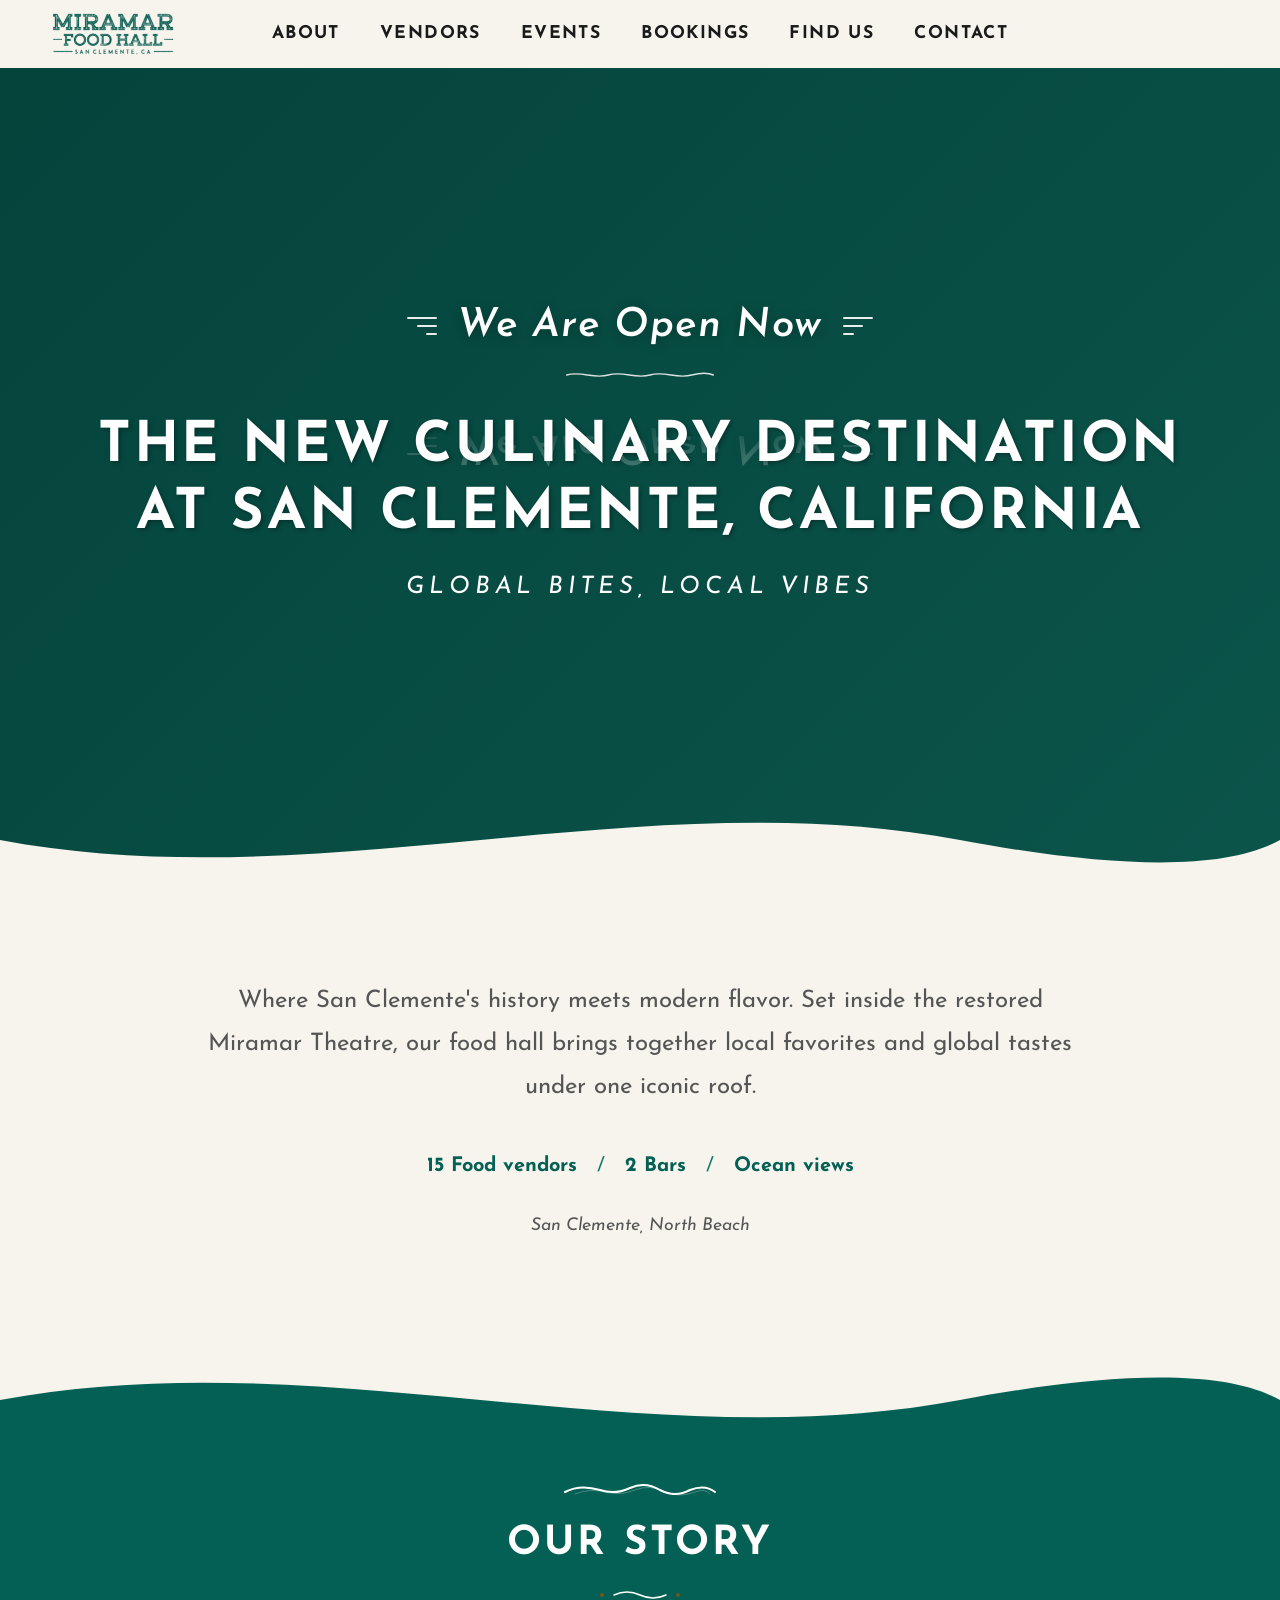
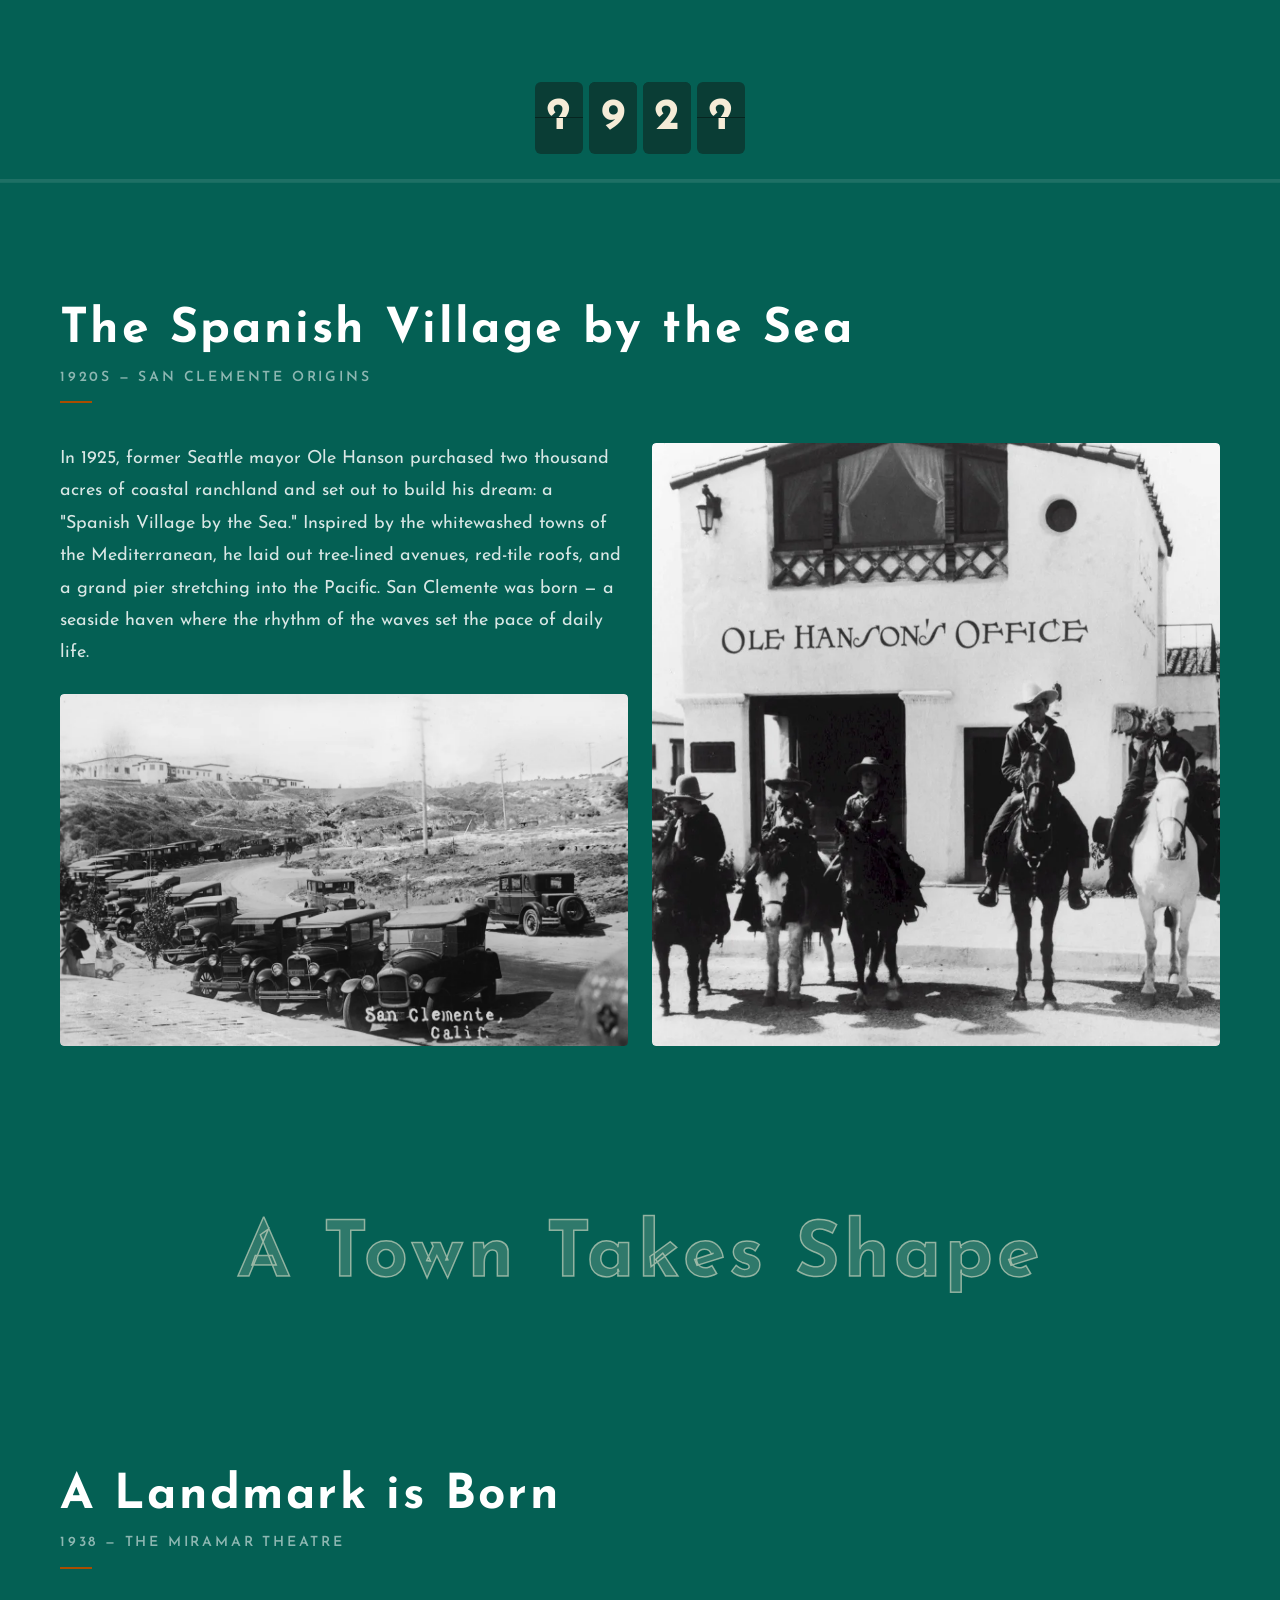
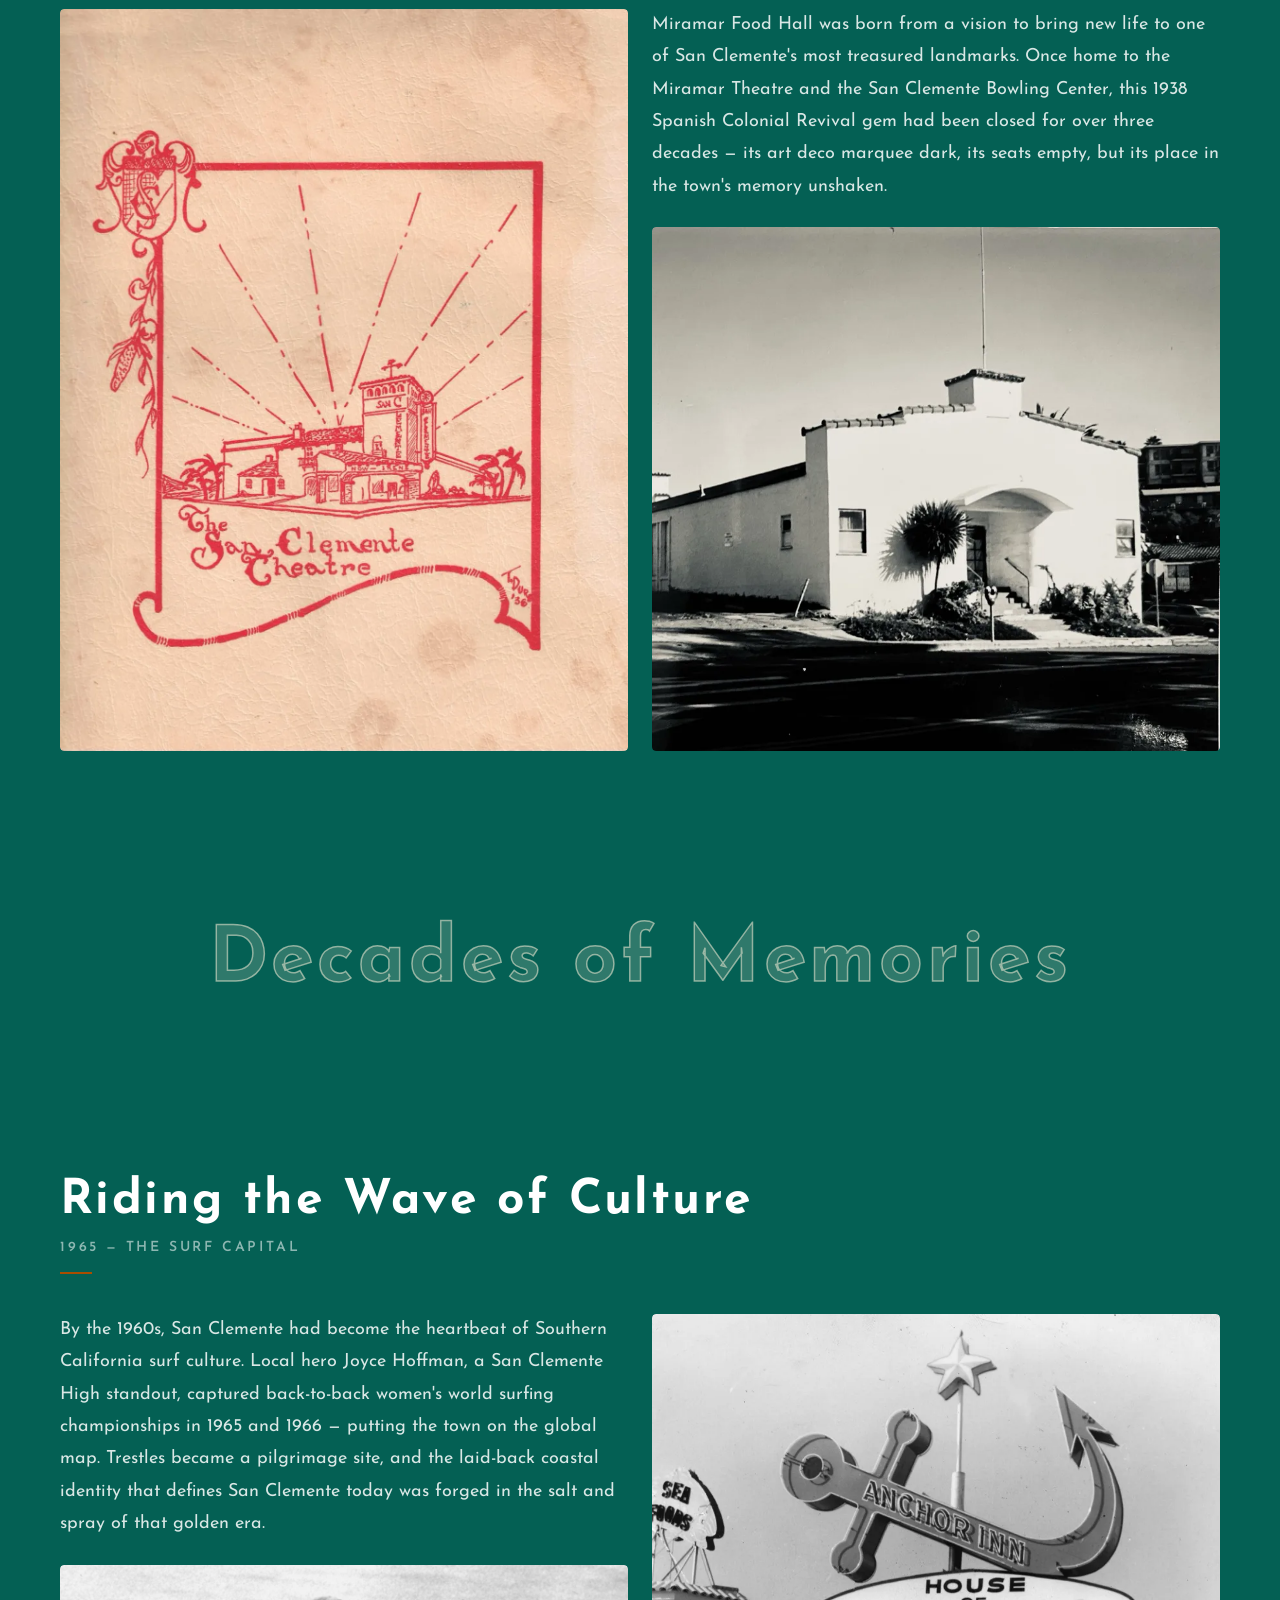
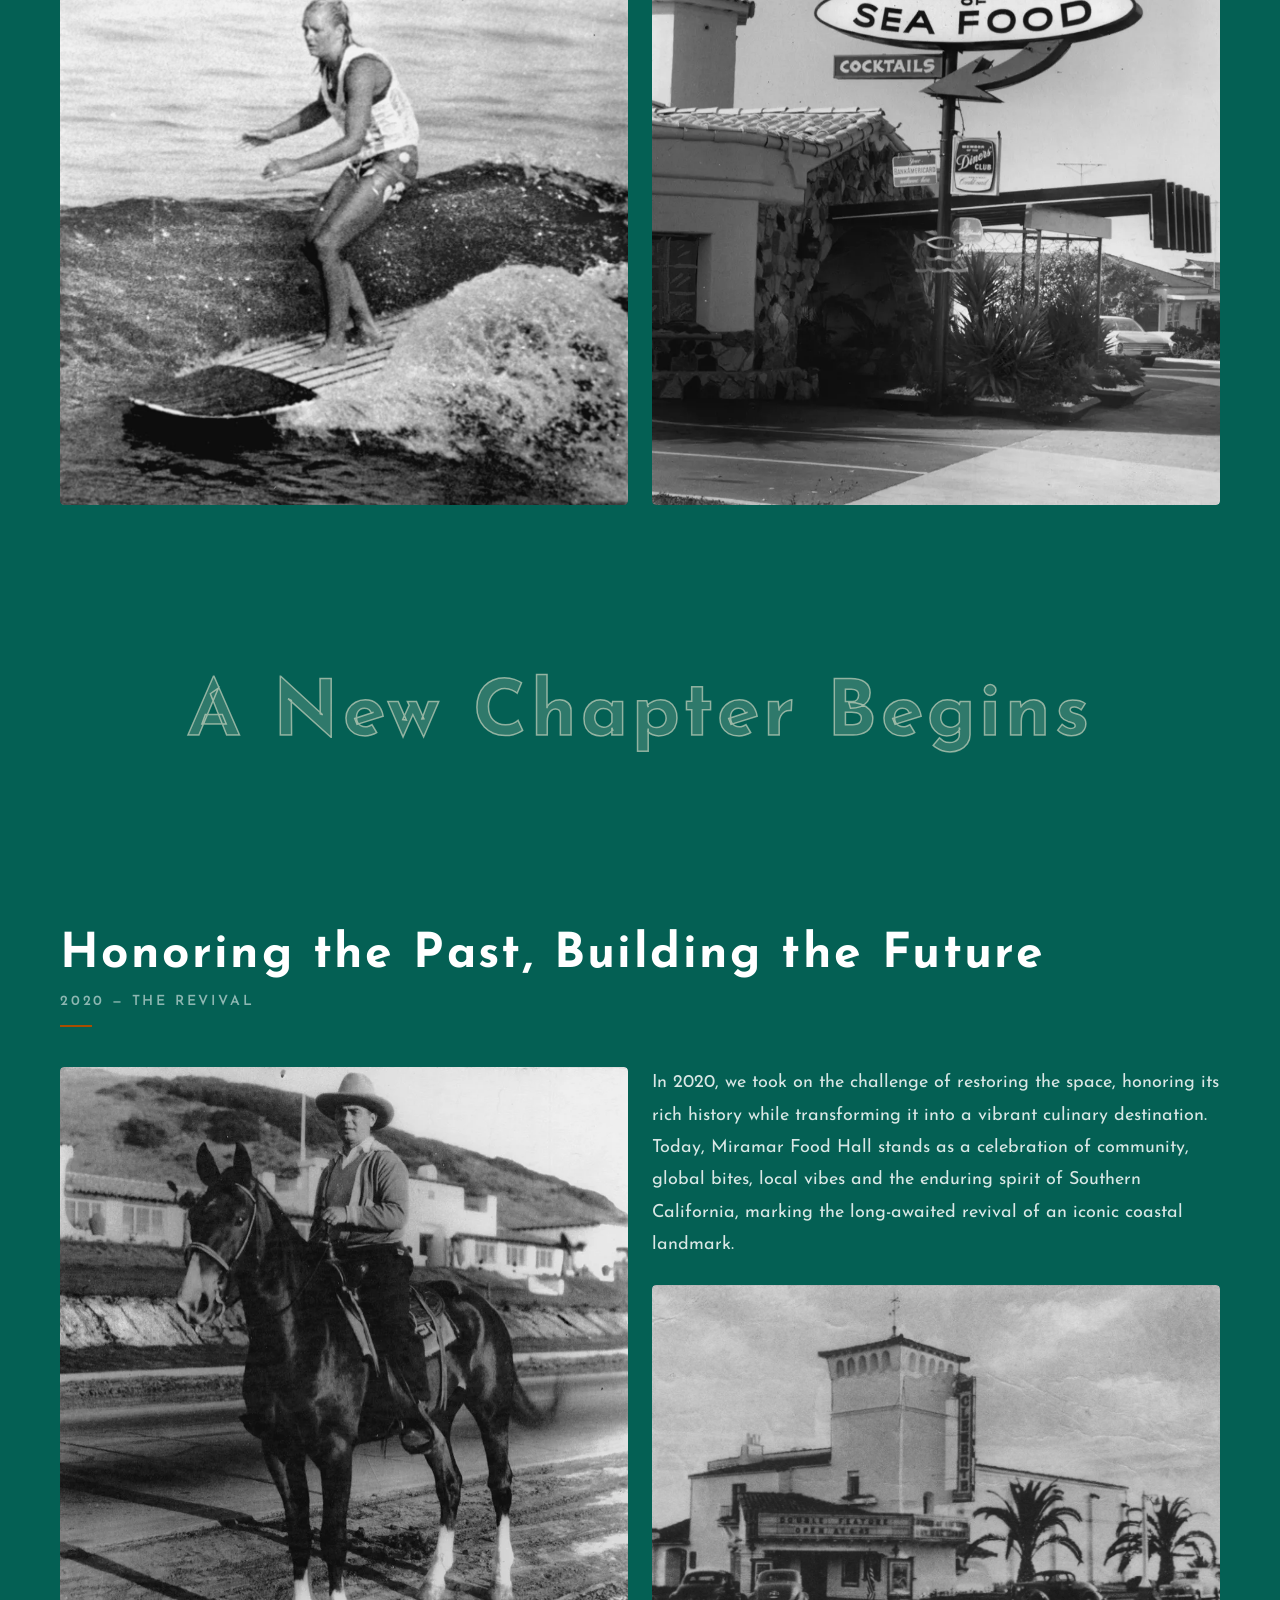
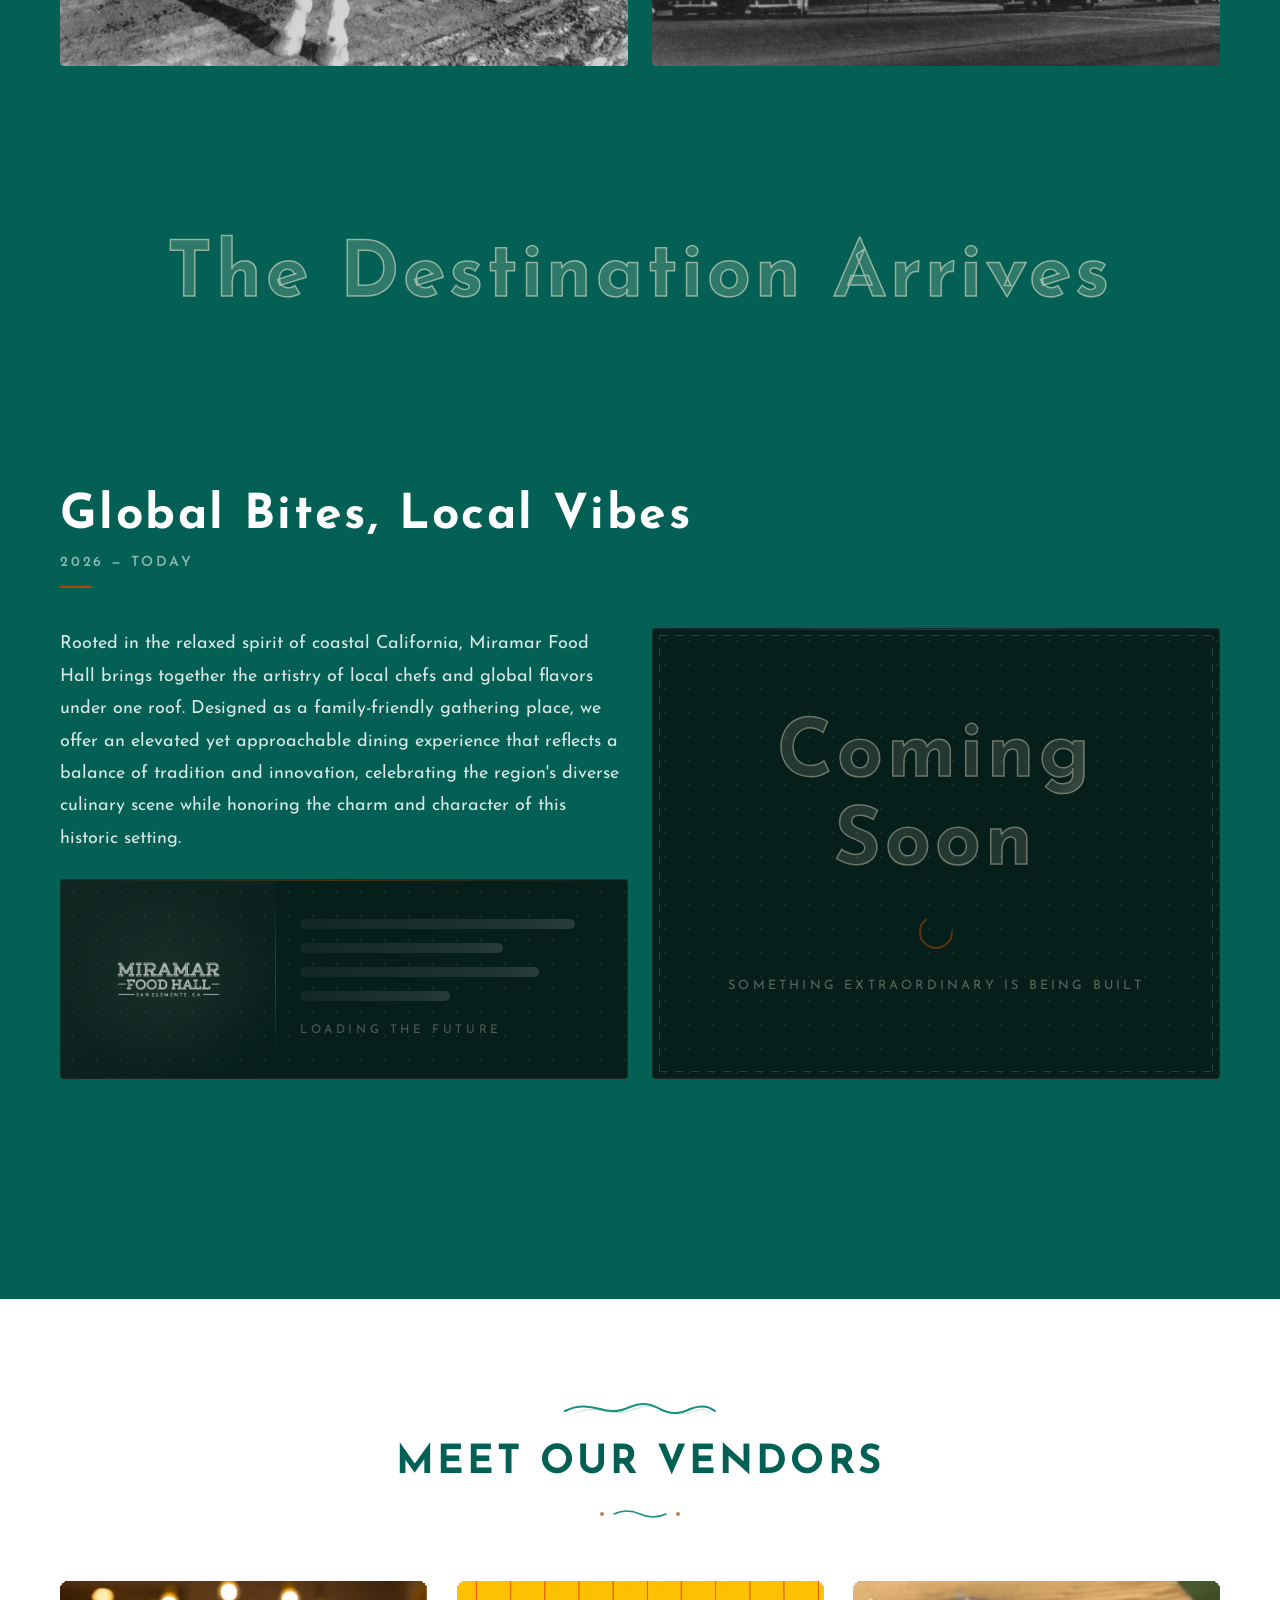
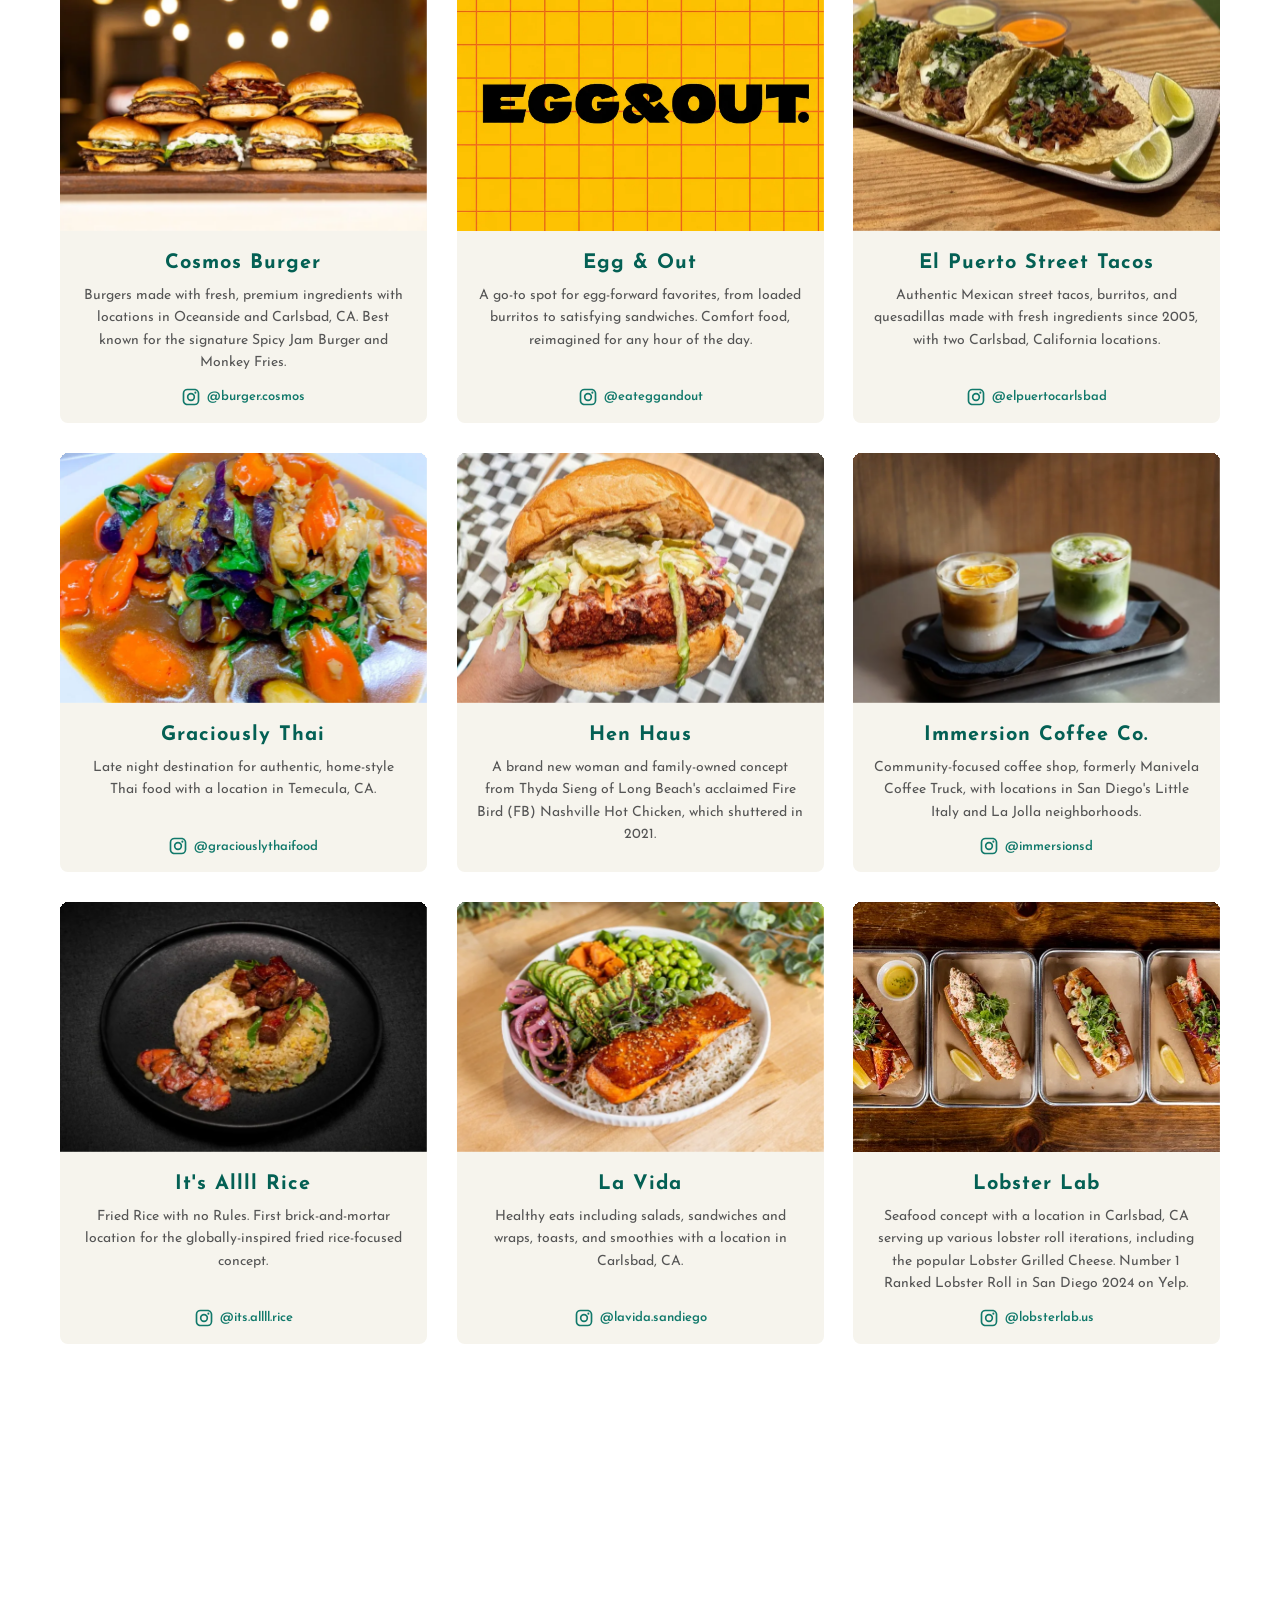
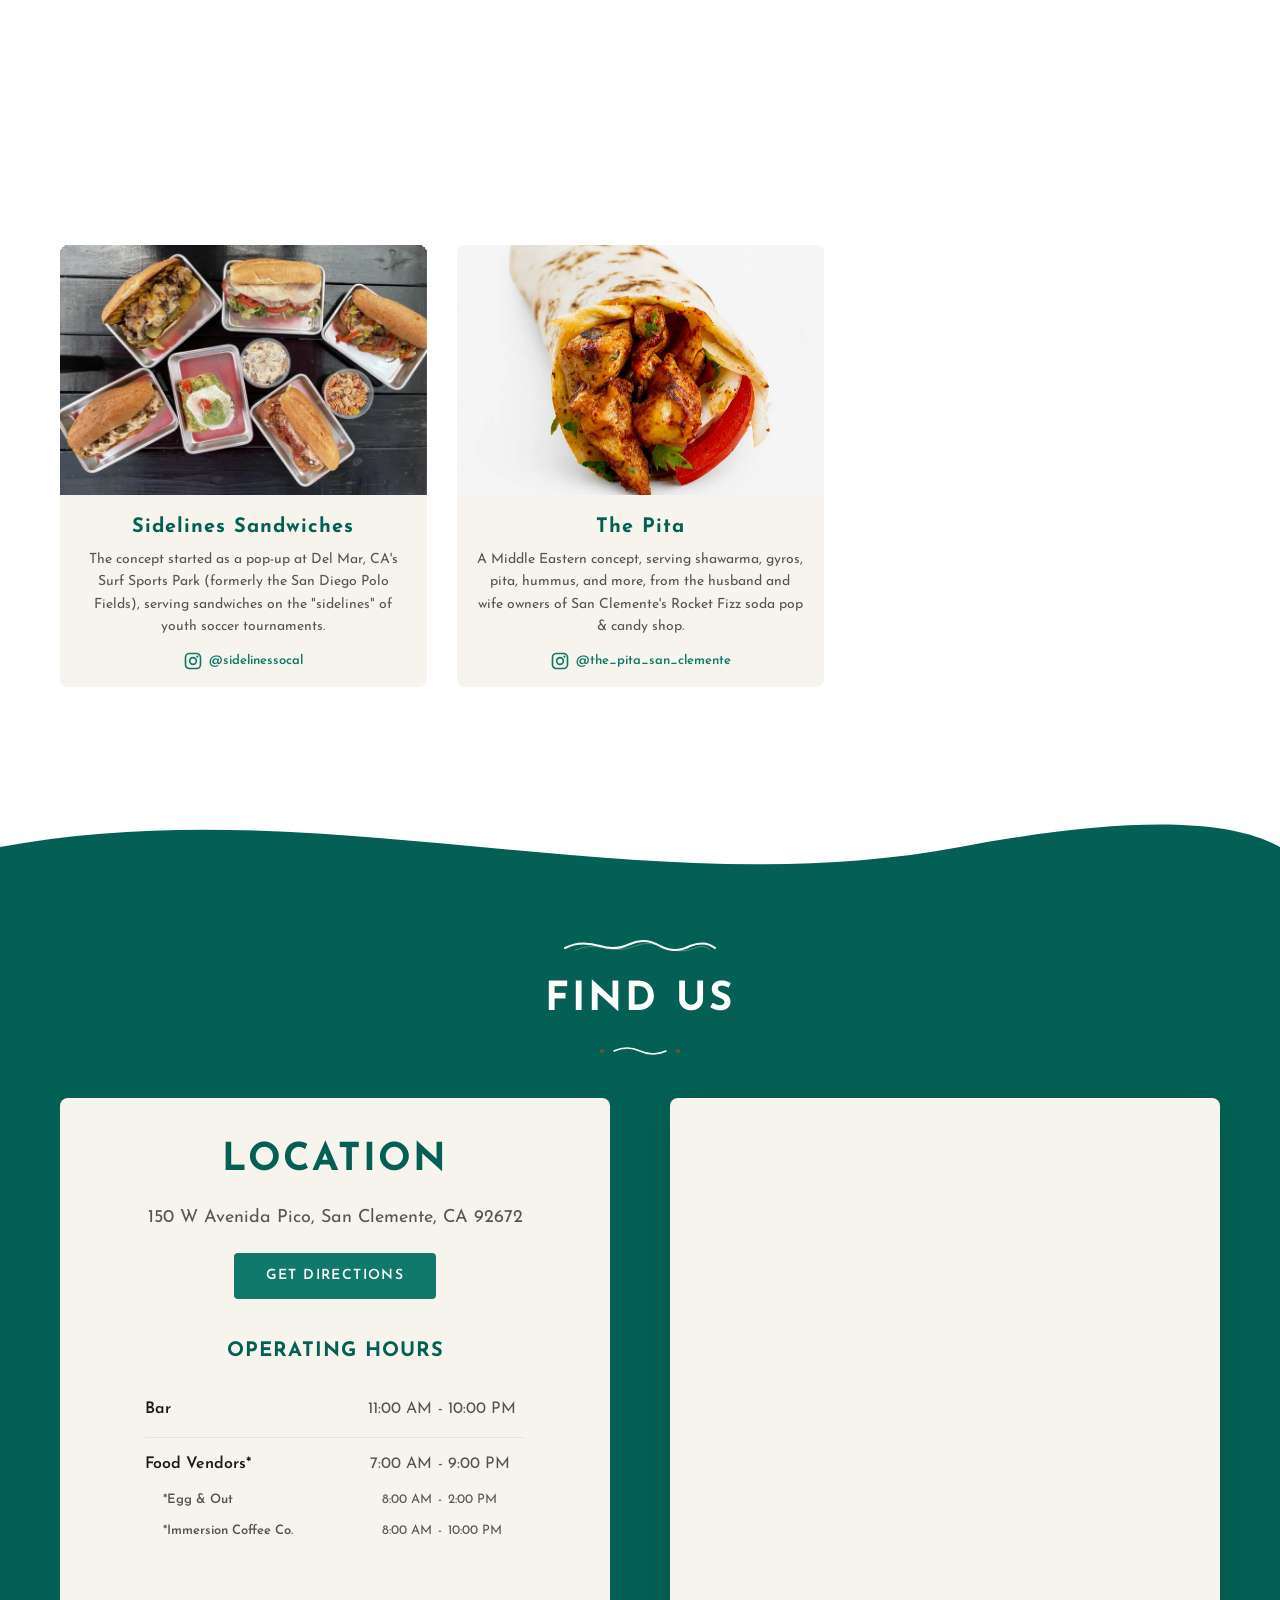
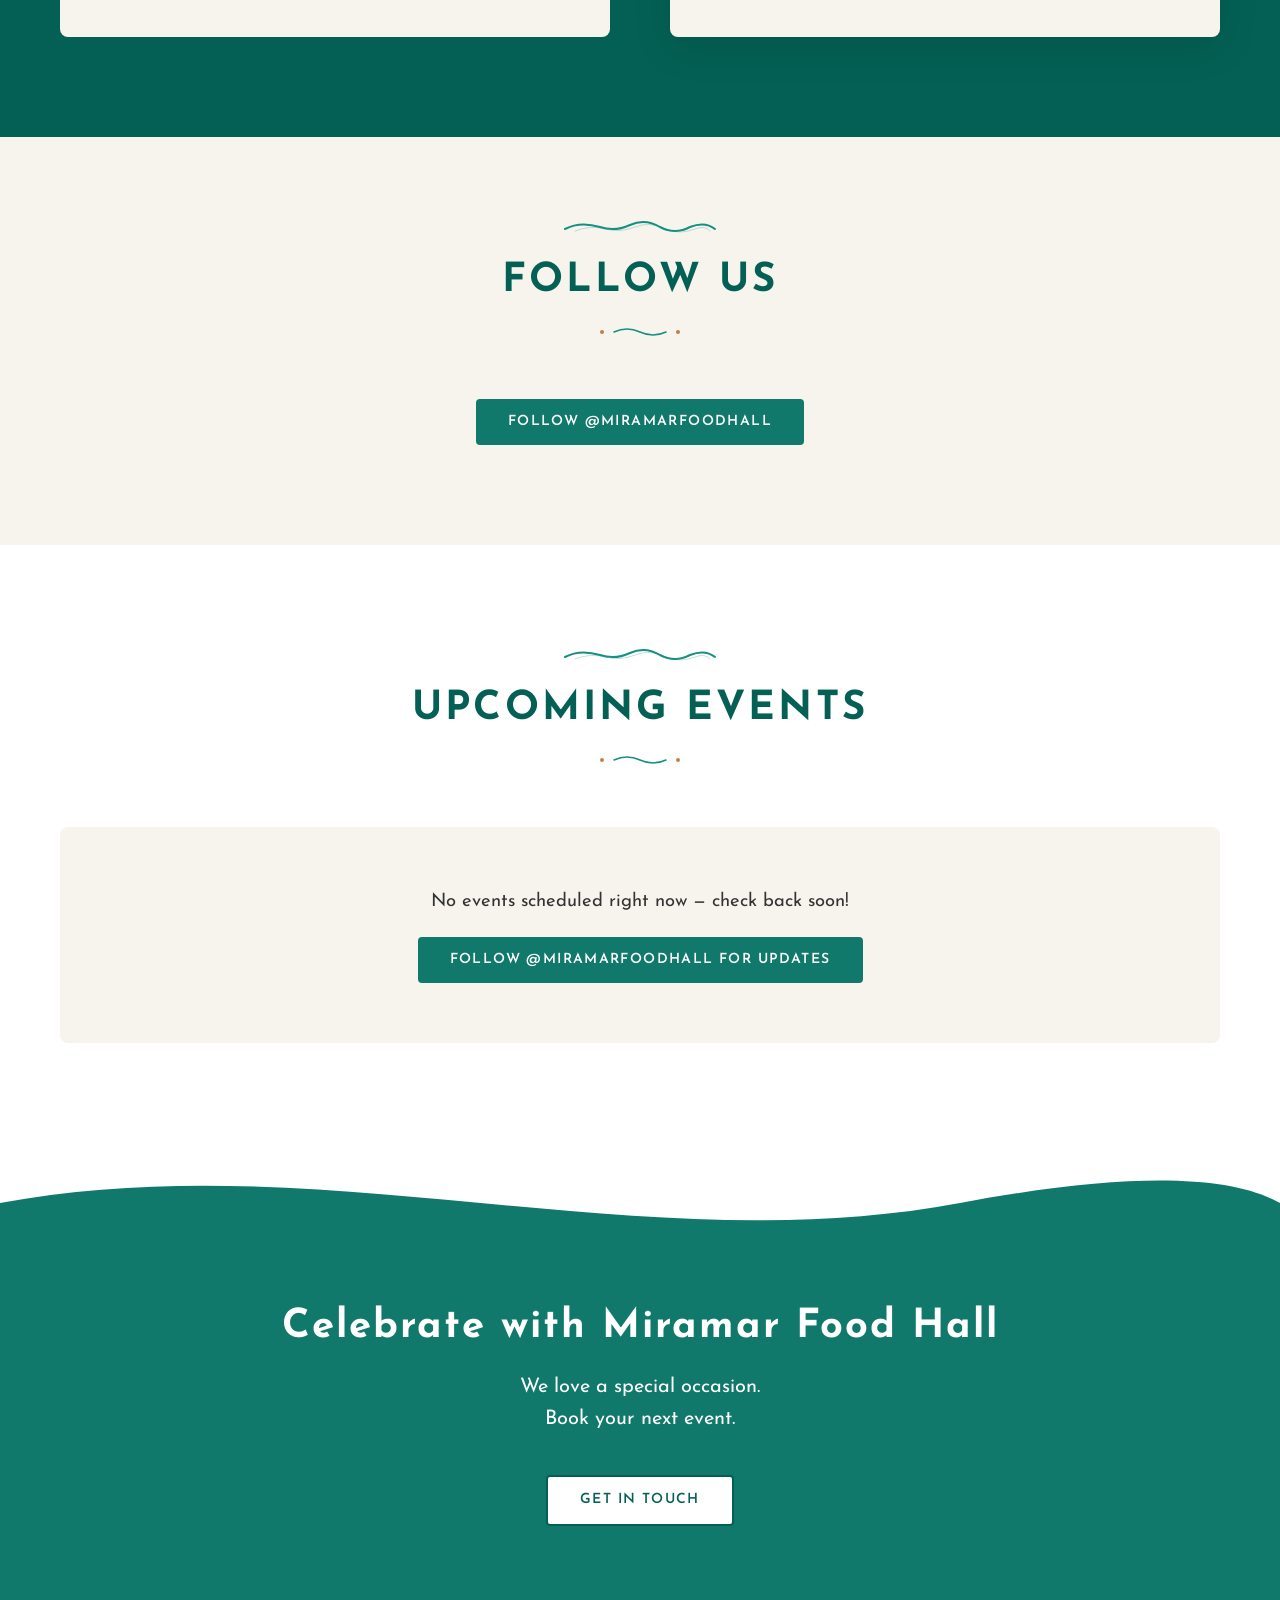
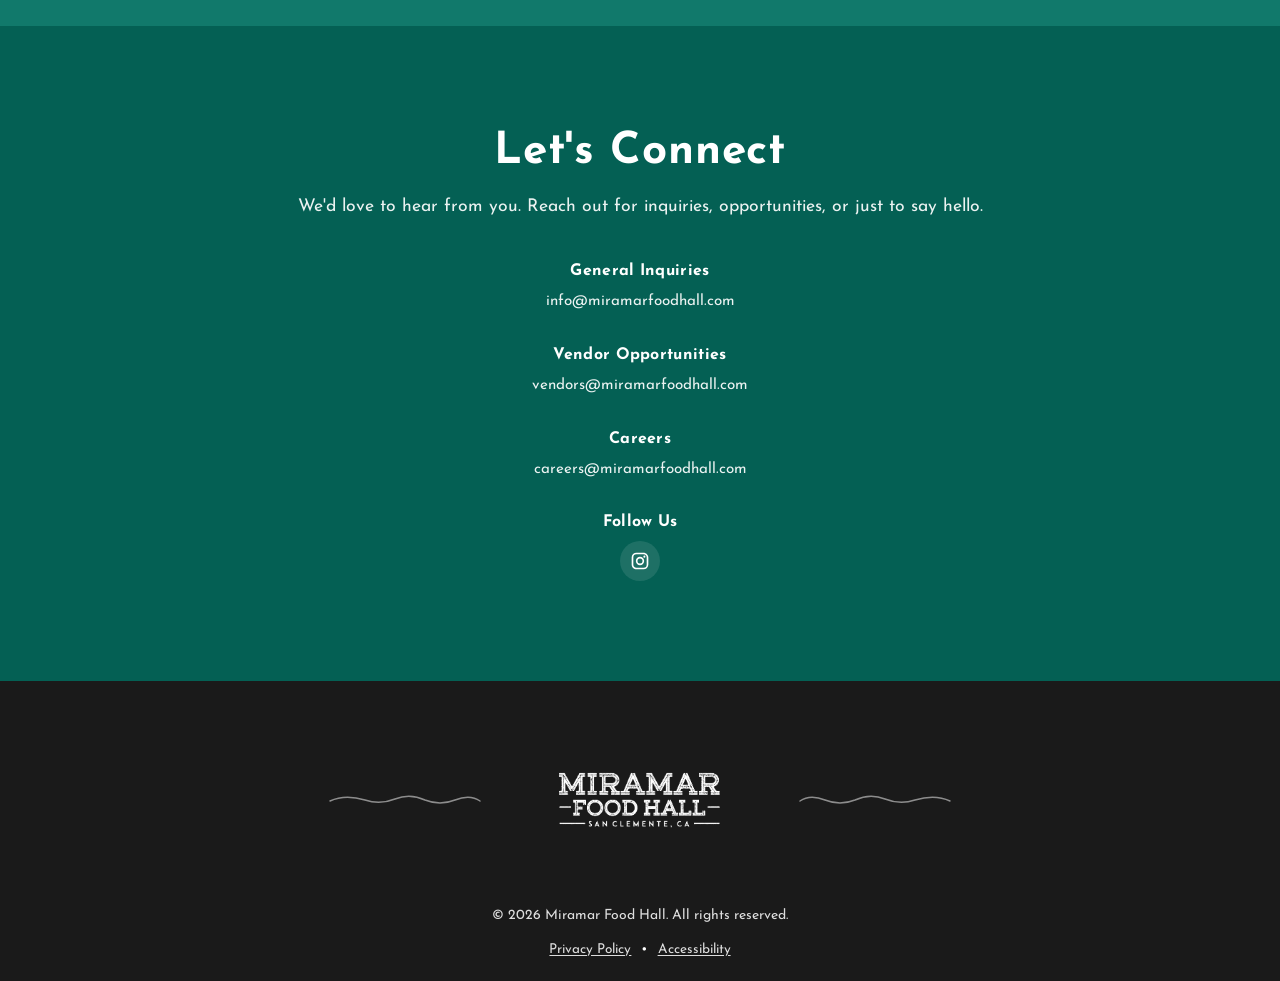
==== commit 5de5aacd: "🌊 Restyle "We Are Open Now" hero flourish with breathing wave ✨ Design • White italic Josefin Sans (" ====
--- a/website/index.html
+++ b/website/index.html
@@ -51,7 +51,18 @@
     <section class="hero" id="home">
         <div class="hero-overlay"></div>
         <div class="hero-content">
-            <span class="open-badge"><span class="open-dot" aria-hidden="true"></span>We're Open Now</span>
+            <div class="open-now">
+                <div class="open-now__inner">
+                    <div class="open-now__row">
+                        <span class="open-now__deco open-now__deco--l" aria-hidden="true"><i></i><i></i><i></i></span>
+                        <span class="open-now__text">We Are Open Now</span>
+                        <span class="open-now__deco open-now__deco--r" aria-hidden="true"><i></i><i></i><i></i></span>
+                    </div>
+                    <svg class="open-now__wave" viewBox="0 0 180 20" preserveAspectRatio="none" aria-hidden="true">
+                        <path d="M2,10 C20,5 34,15 52,10 C70,5 84,15 102,10 C120,5 134,15 152,10 C163,7.5 172,7.5 178,10" fill="none" stroke="currentColor" stroke-width="1.6" stroke-linecap="round"/>
+                    </svg>
+                </div>
+            </div>
             <h1>THE NEW CULINARY DESTINATION<br>AT SAN CLEMENTE, CALIFORNIA</h1>
             <p class="tagline">GLOBAL BITES, LOCAL VIBES</p>
         </div>
--- a/website/css/styles.css
+++ b/website/css/styles.css
@@ -318,44 +318,93 @@
     text-shadow: 2px 2px 4px rgba(0, 0, 0, 0.3);
 }
 
-/* "We're Open Now" status badge */
-.open-badge {
+/* "We Are Open Now" — hero status flourish */
+.open-now {
+    margin-bottom: 30px;
+    color: var(--color-white);
+}
+
+.open-now__inner {
     display: inline-flex;
-    align-items: center;
-    gap: 10px;
-    margin-bottom: 24px;
-    padding: 9px 22px;
-    background: rgba(255, 255, 255, 0.12);
-    border: 1px solid rgba(255, 255, 255, 0.4);
-    -webkit-backdrop-filter: blur(6px);
-    backdrop-filter: blur(6px);
-    border-radius: 40px;
+    flex-direction: column;
+    align-items: center;
+    gap: 8px;
+    -webkit-box-reflect: below 4px linear-gradient(to bottom, rgba(0, 0, 0, 0.28), transparent 72%);
+}
+
+.open-now__row {
+    display: flex;
+    align-items: center;
+    gap: 20px;
+}
+
+.open-now__text {
     font-family: var(--font-title);
-    font-size: 0.8rem;
+    font-size: clamp(1.5rem, 3.2vw, 2.5rem);
     font-weight: 600;
-    letter-spacing: 0.18em;
-    text-transform: uppercase;
-    color: var(--color-white);
-    box-shadow: 0 4px 18px rgba(0, 0, 0, 0.18);
-}
-
-.open-dot {
-    width: 10px;
-    height: 10px;
-    border-radius: 50%;
-    background: #3ddc84;
-    box-shadow: 0 0 0 0 rgba(61, 220, 132, 0.7);
-    animation: openPulse 2s ease-out infinite;
-}
-
-@keyframes openPulse {
-    0%   { box-shadow: 0 0 0 0 rgba(61, 220, 132, 0.65); }
-    70%  { box-shadow: 0 0 0 12px rgba(61, 220, 132, 0); }
-    100% { box-shadow: 0 0 0 0 rgba(61, 220, 132, 0); }
+    font-style: italic;
+    letter-spacing: 0.04em;
+    white-space: nowrap;
+    text-shadow: 0 2px 12px rgba(0, 0, 0, 0.25);
+}
+
+.open-now__deco {
+    display: inline-flex;
+    flex-direction: column;
+    gap: 6px;
+}
+
+.open-now__deco--l { align-items: flex-end; }
+.open-now__deco--r { align-items: flex-start; }
+
+.open-now__deco i {
+    display: block;
+    height: 2px;
+    border-radius: 2px;
+    background: rgba(255, 255, 255, 0.9);
+    animation: openShine 2.6s ease-in-out infinite;
+}
+
+.open-now__deco i:nth-child(1) { width: 30px; }
+.open-now__deco i:nth-child(2) { width: 20px; animation-delay: 0.15s; }
+.open-now__deco i:nth-child(3) { width: 11px; animation-delay: 0.3s; }
+
+.open-now__wave {
+    width: 150px;
+    height: 18px;
+    color: rgba(255, 255, 255, 0.85);
+    overflow: visible;
+}
+
+.open-now__wave path {
+    animation: openWaveAmp 3.2s ease-in-out infinite;
+}
+
+@keyframes openShine {
+    0%, 100% { opacity: 0.55; }
+    50%      { opacity: 1; }
+}
+
+/* Sea-like wave: crests rise & troughs deepen in place (the line stays put,
+   only the peaks/valleys breathe — amplitude grows and shrinks) */
+@keyframes openWaveAmp {
+    0%, 100% { d: path("M2,10 C20,7 34,13 52,10 C70,7 84,13 102,10 C120,7 134,13 152,10 C163,8.5 172,8.5 178,10"); }
+    50%      { d: path("M2,10 C20,1 34,19 52,10 C70,1 84,19 102,10 C120,1 134,19 152,10 C163,7 172,7 178,10"); }
 }
 
 @media (prefers-reduced-motion: reduce) {
-    .open-dot { animation: none; }
+    .open-now__deco i { animation: none; opacity: 0.9; }
+    .open-now__wave path { animation: none; }
+}
+
+@media (max-width: 600px) {
+    .open-now { margin-bottom: 24px; }
+    .open-now__text { font-size: 1.35rem; }
+    .open-now__row { gap: 13px; }
+    .open-now__deco i:nth-child(1) { width: 20px; }
+    .open-now__deco i:nth-child(2) { width: 13px; }
+    .open-now__deco i:nth-child(3) { width: 7px; }
+    .open-now__wave { width: 120px; }
 }
 
 .tagline {
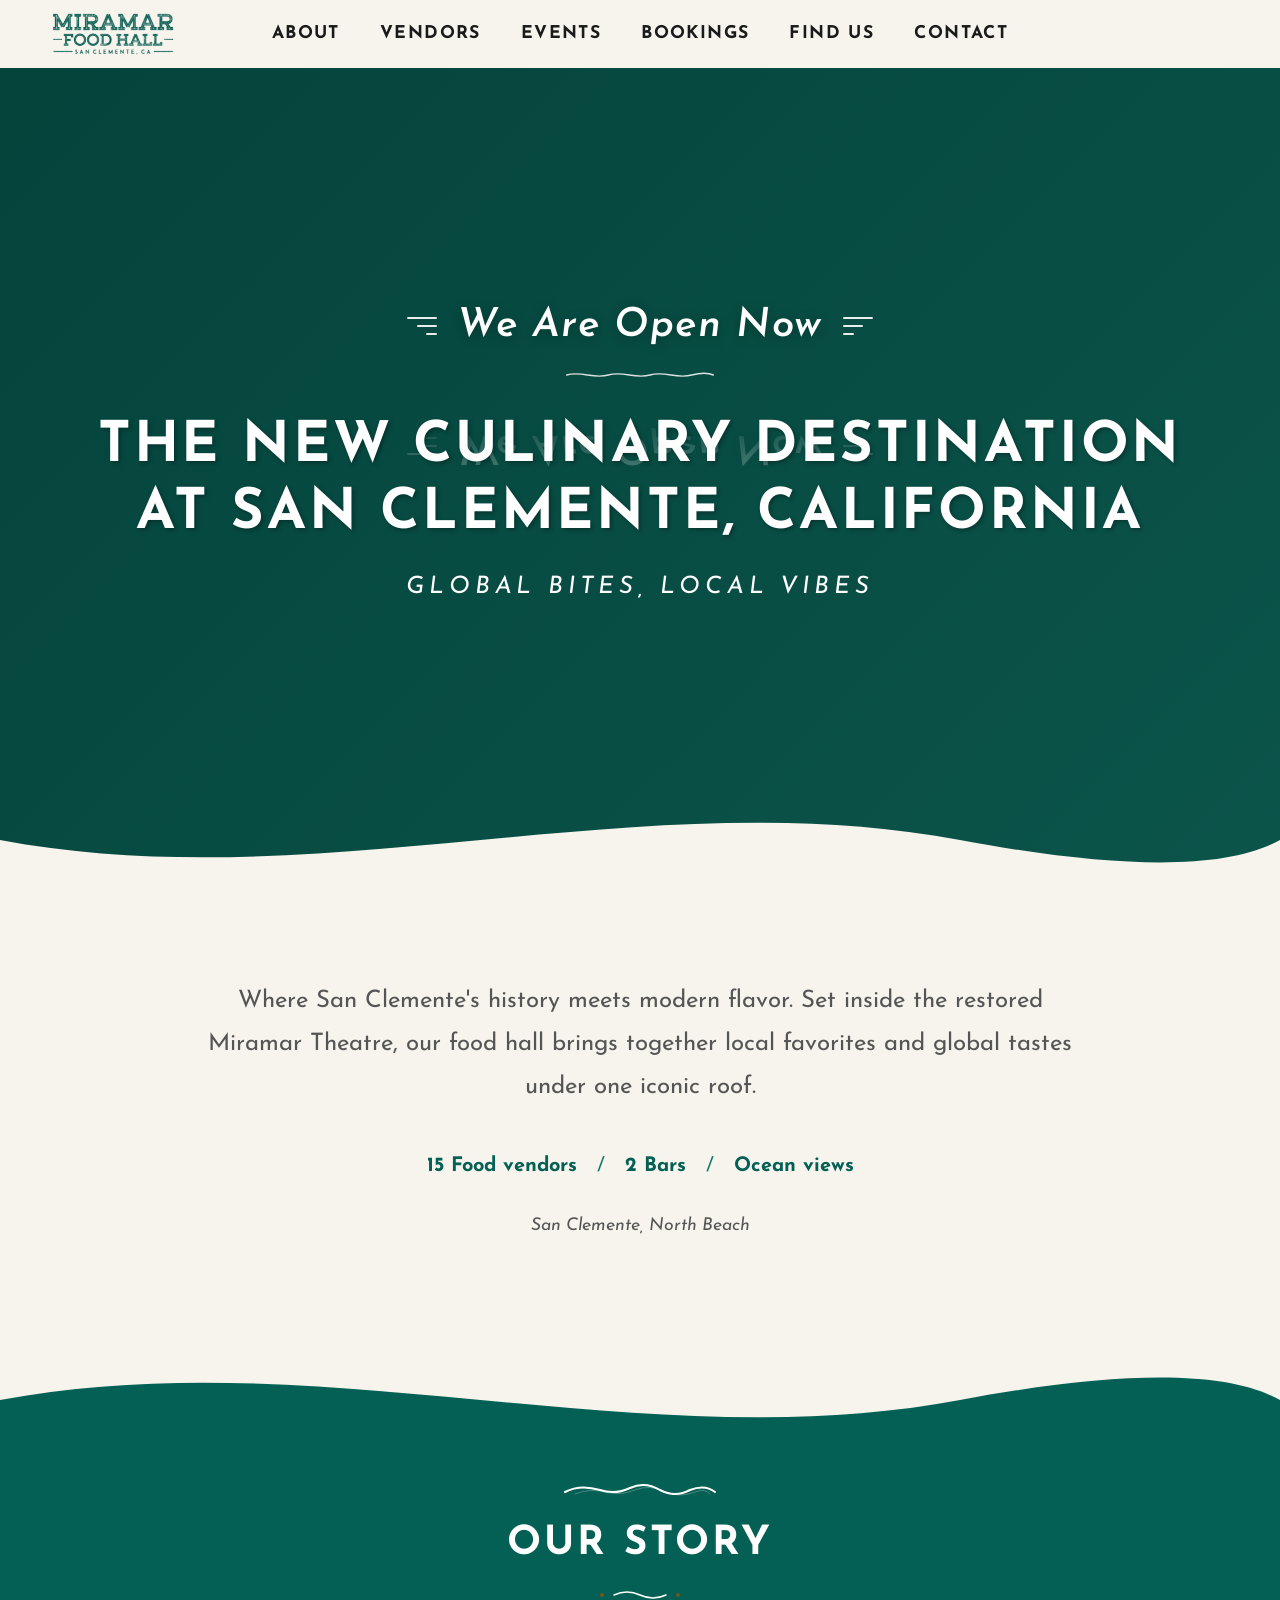
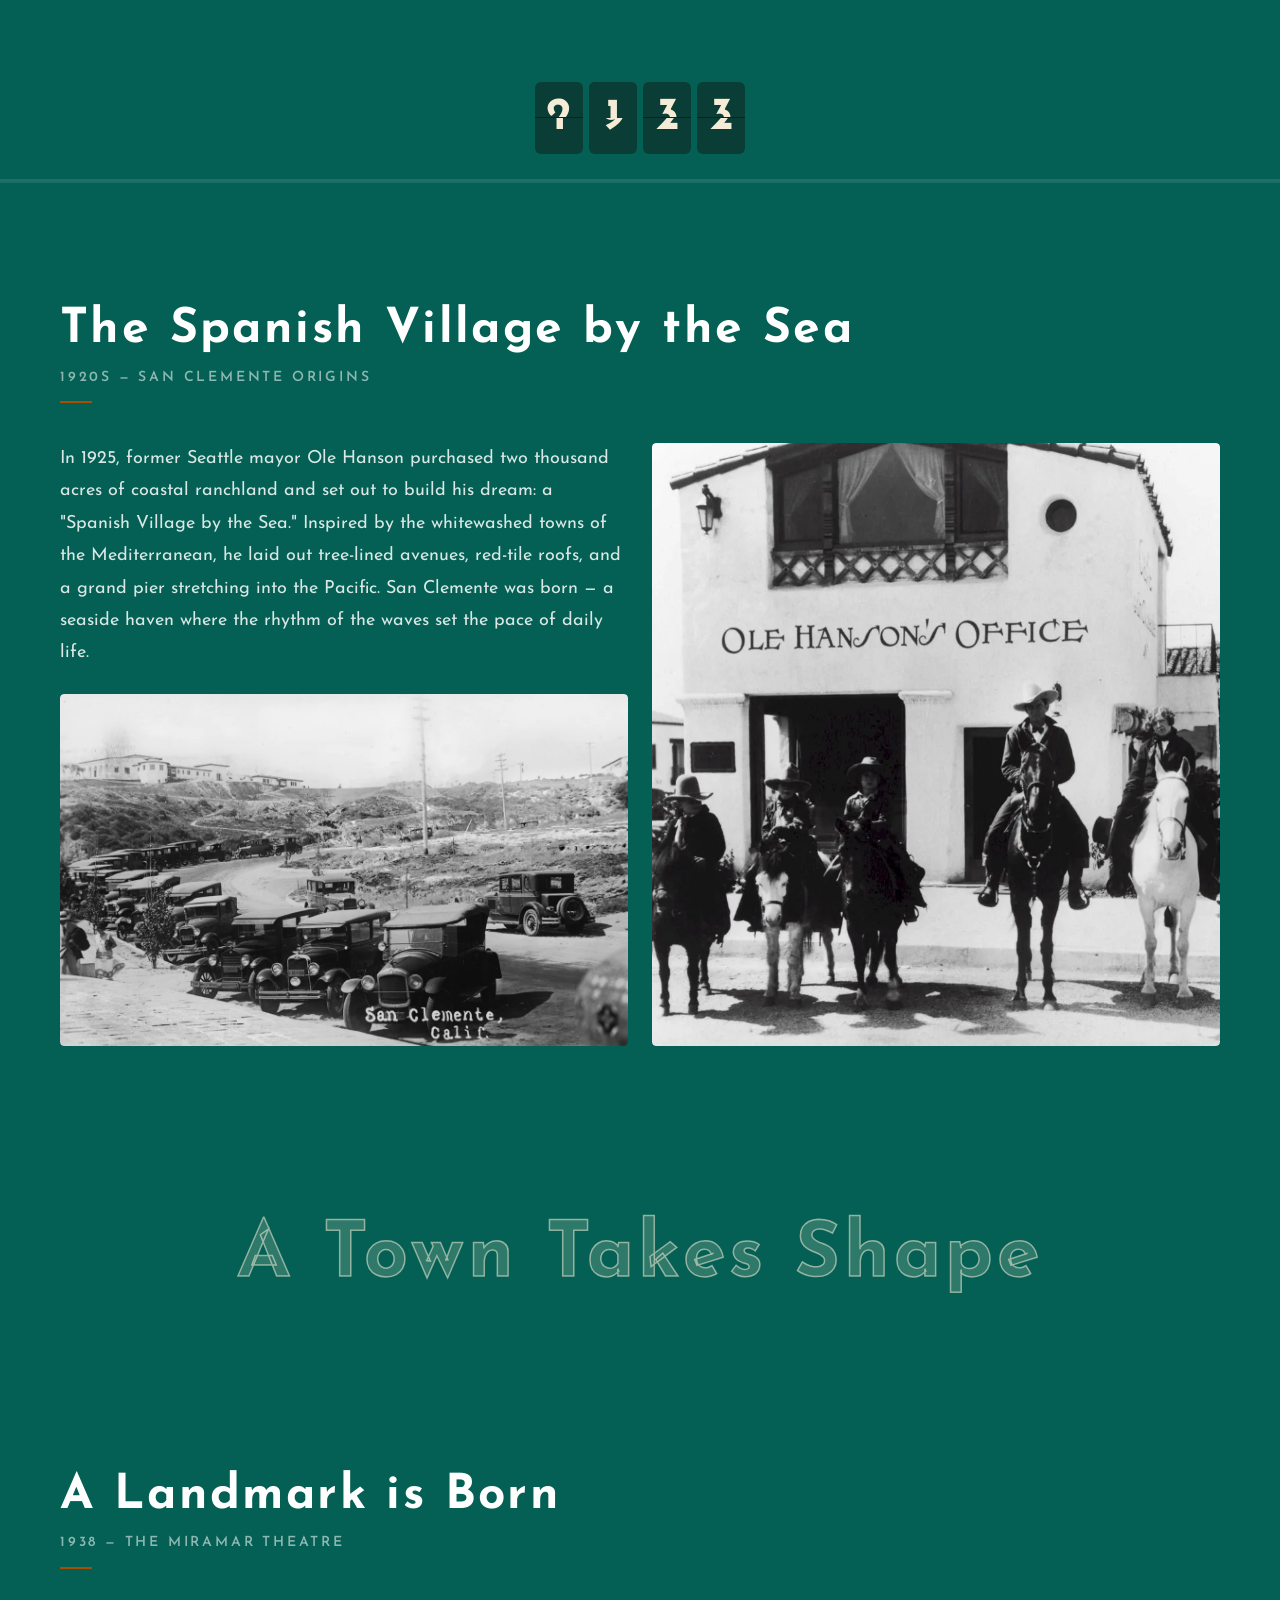
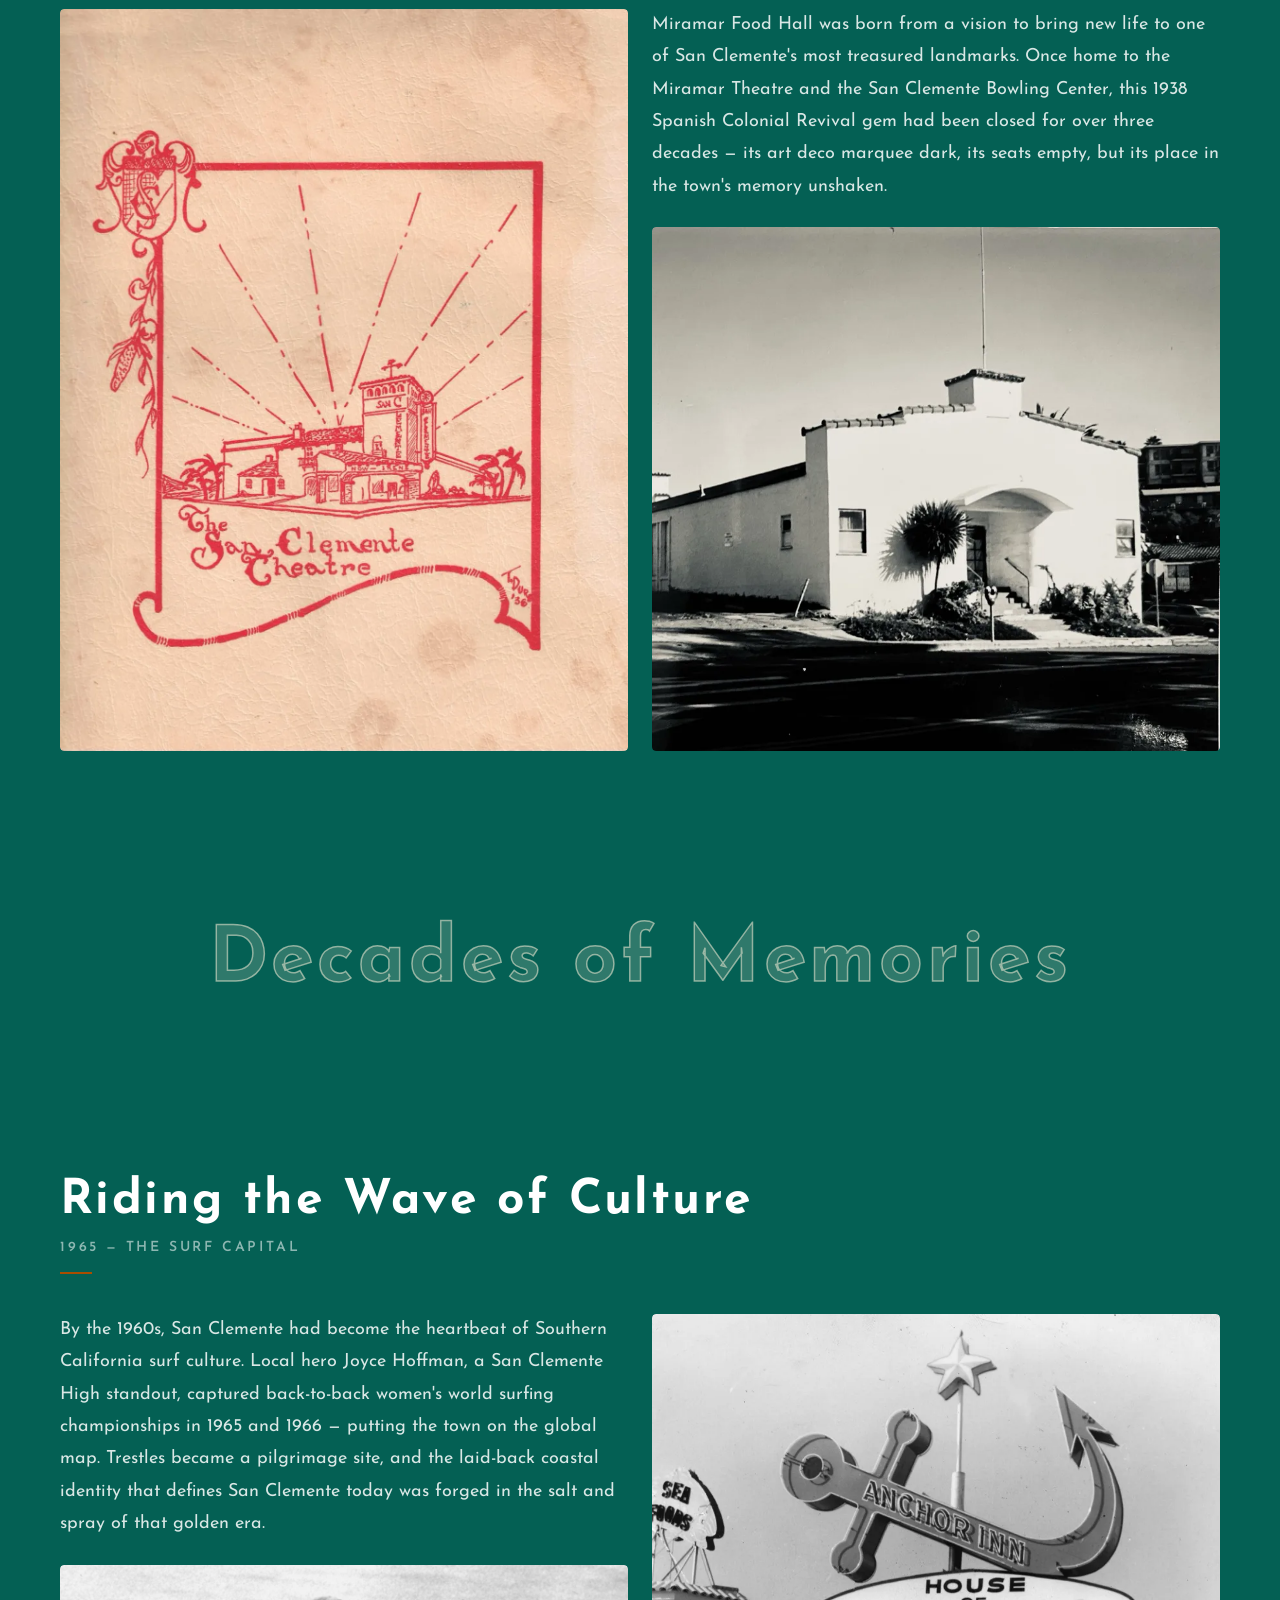
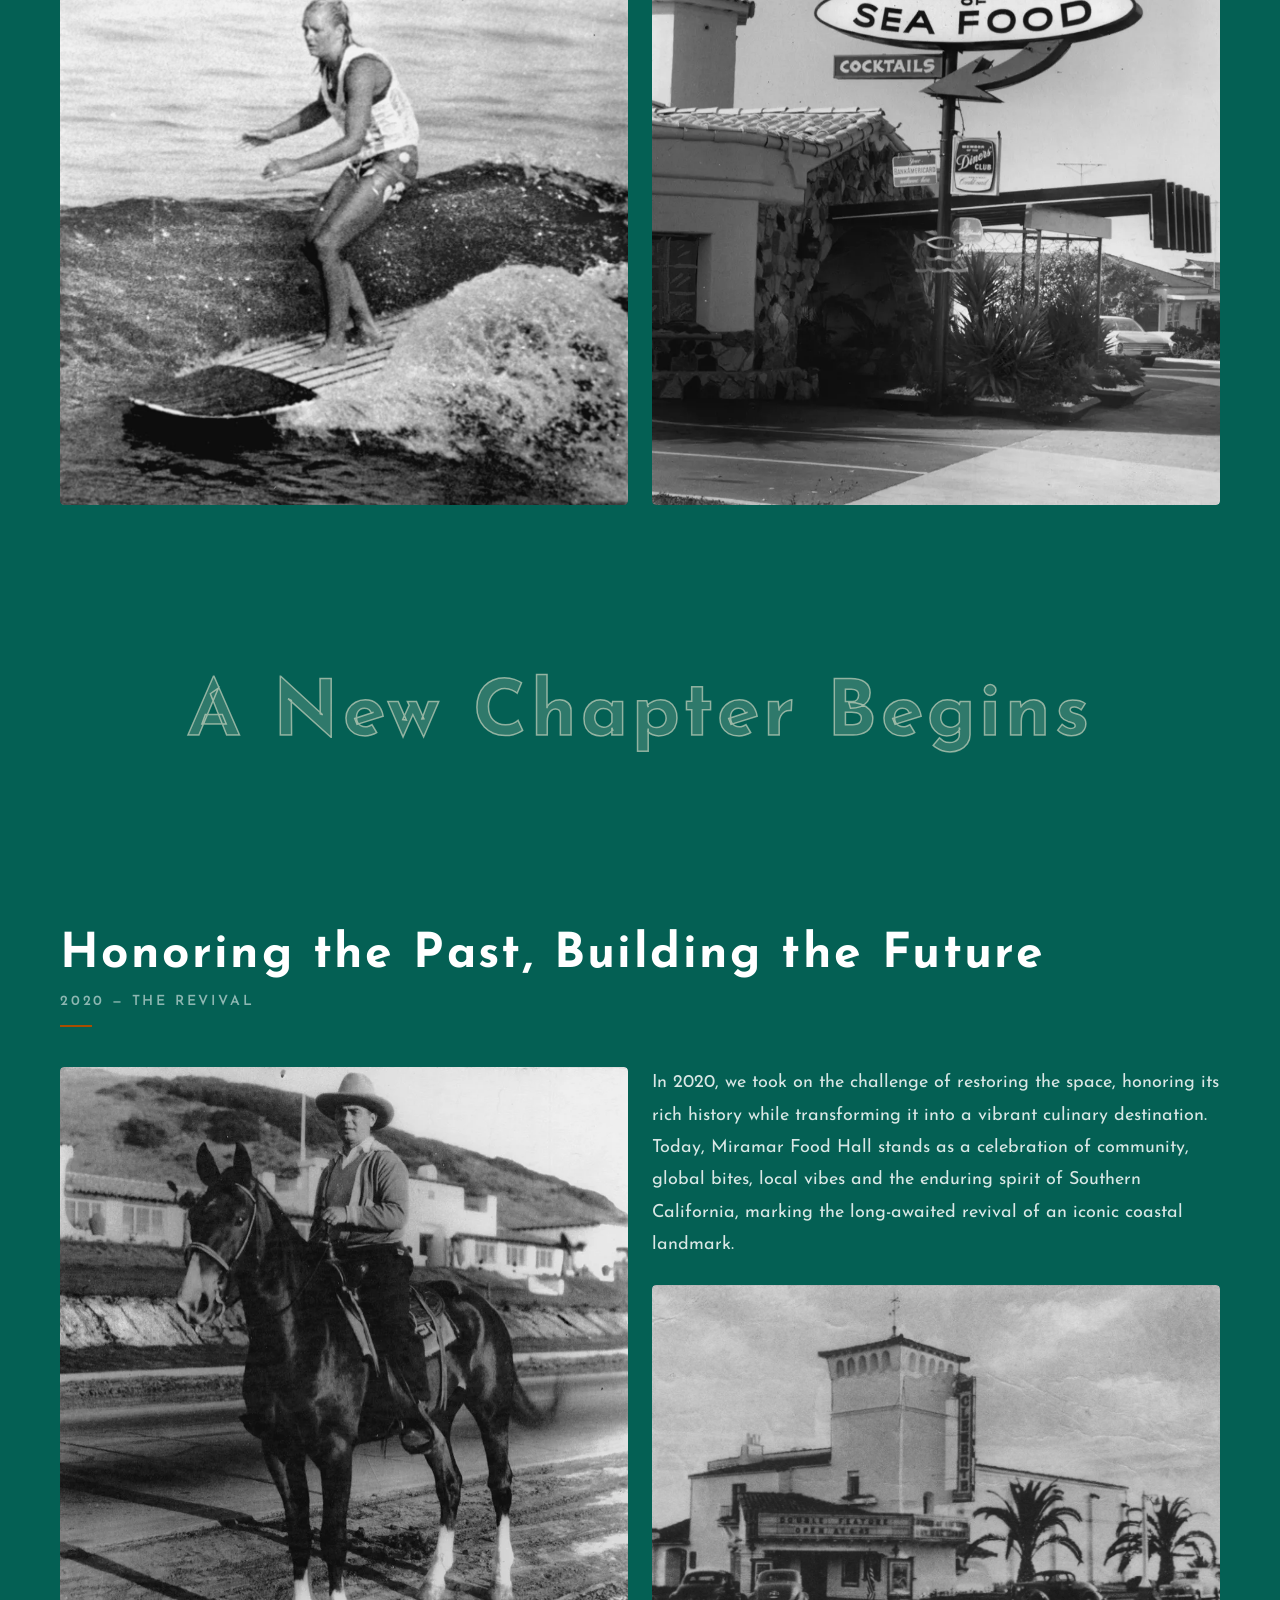
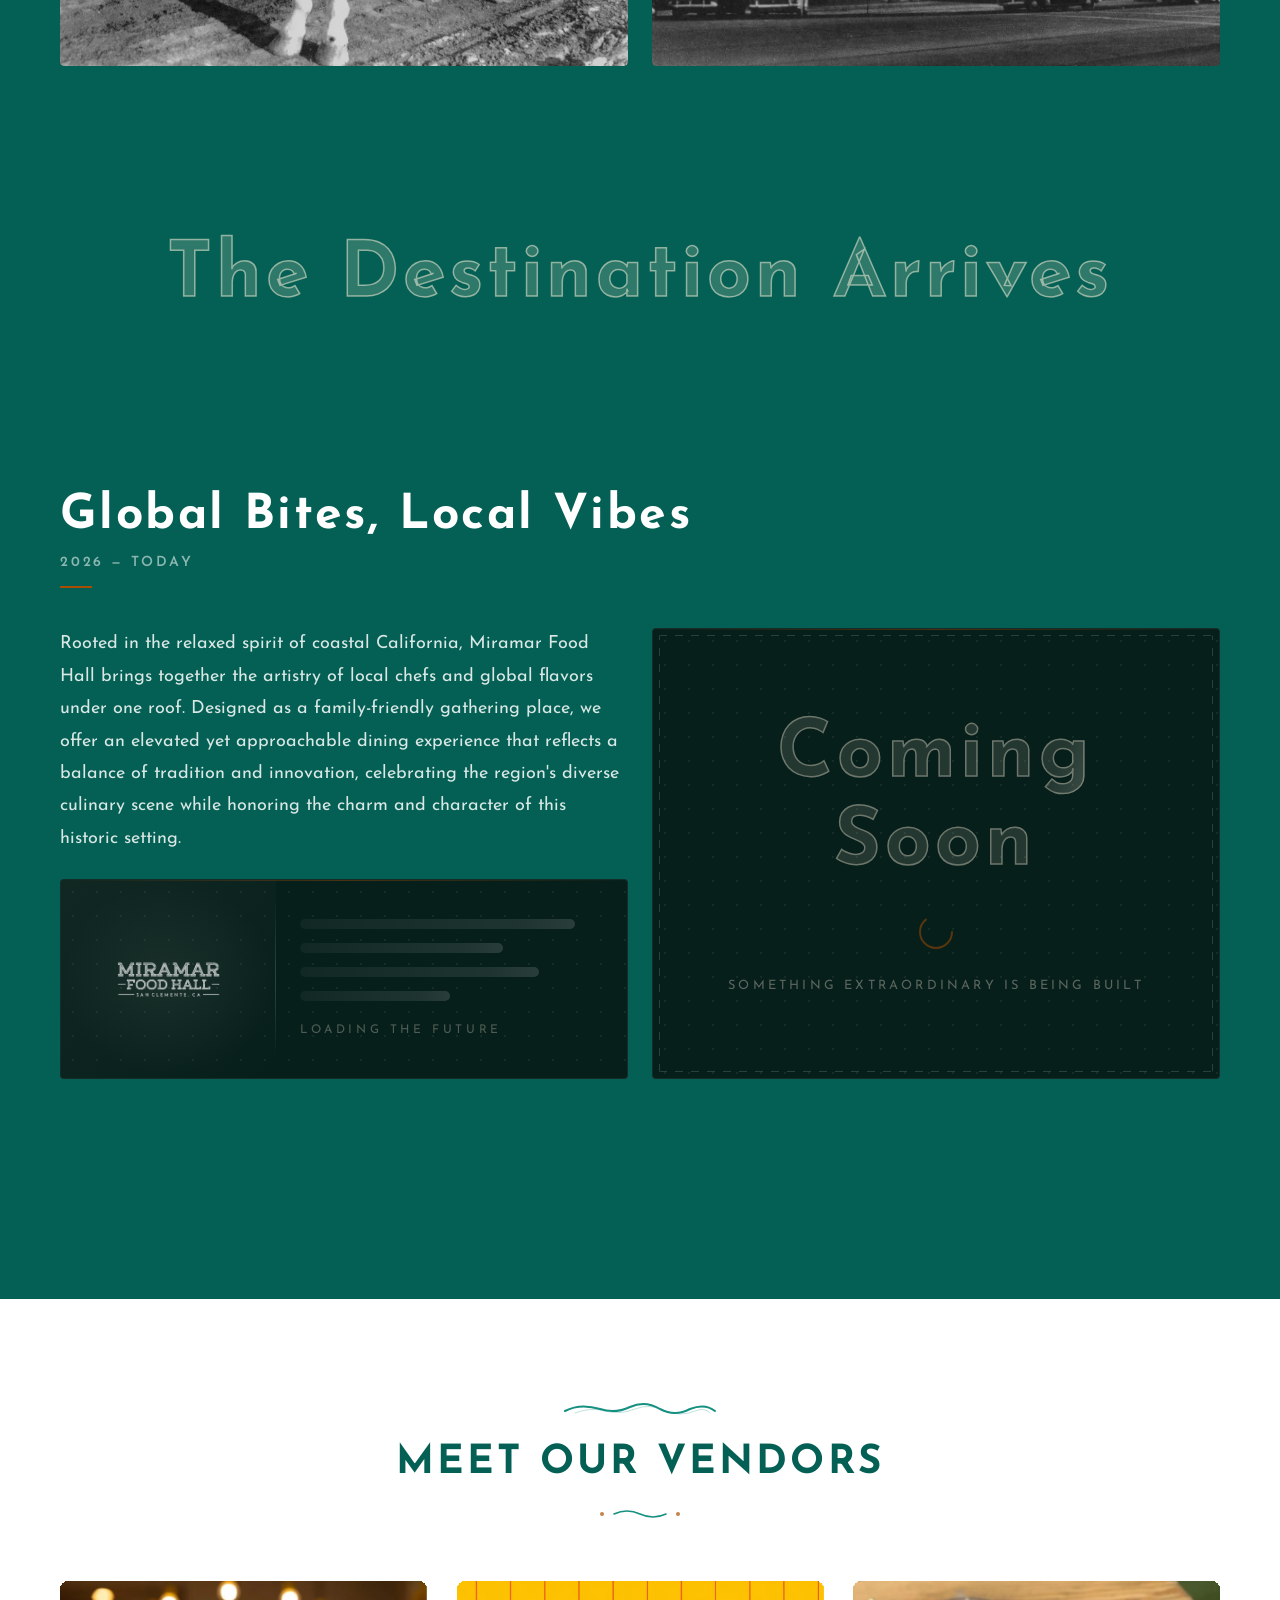
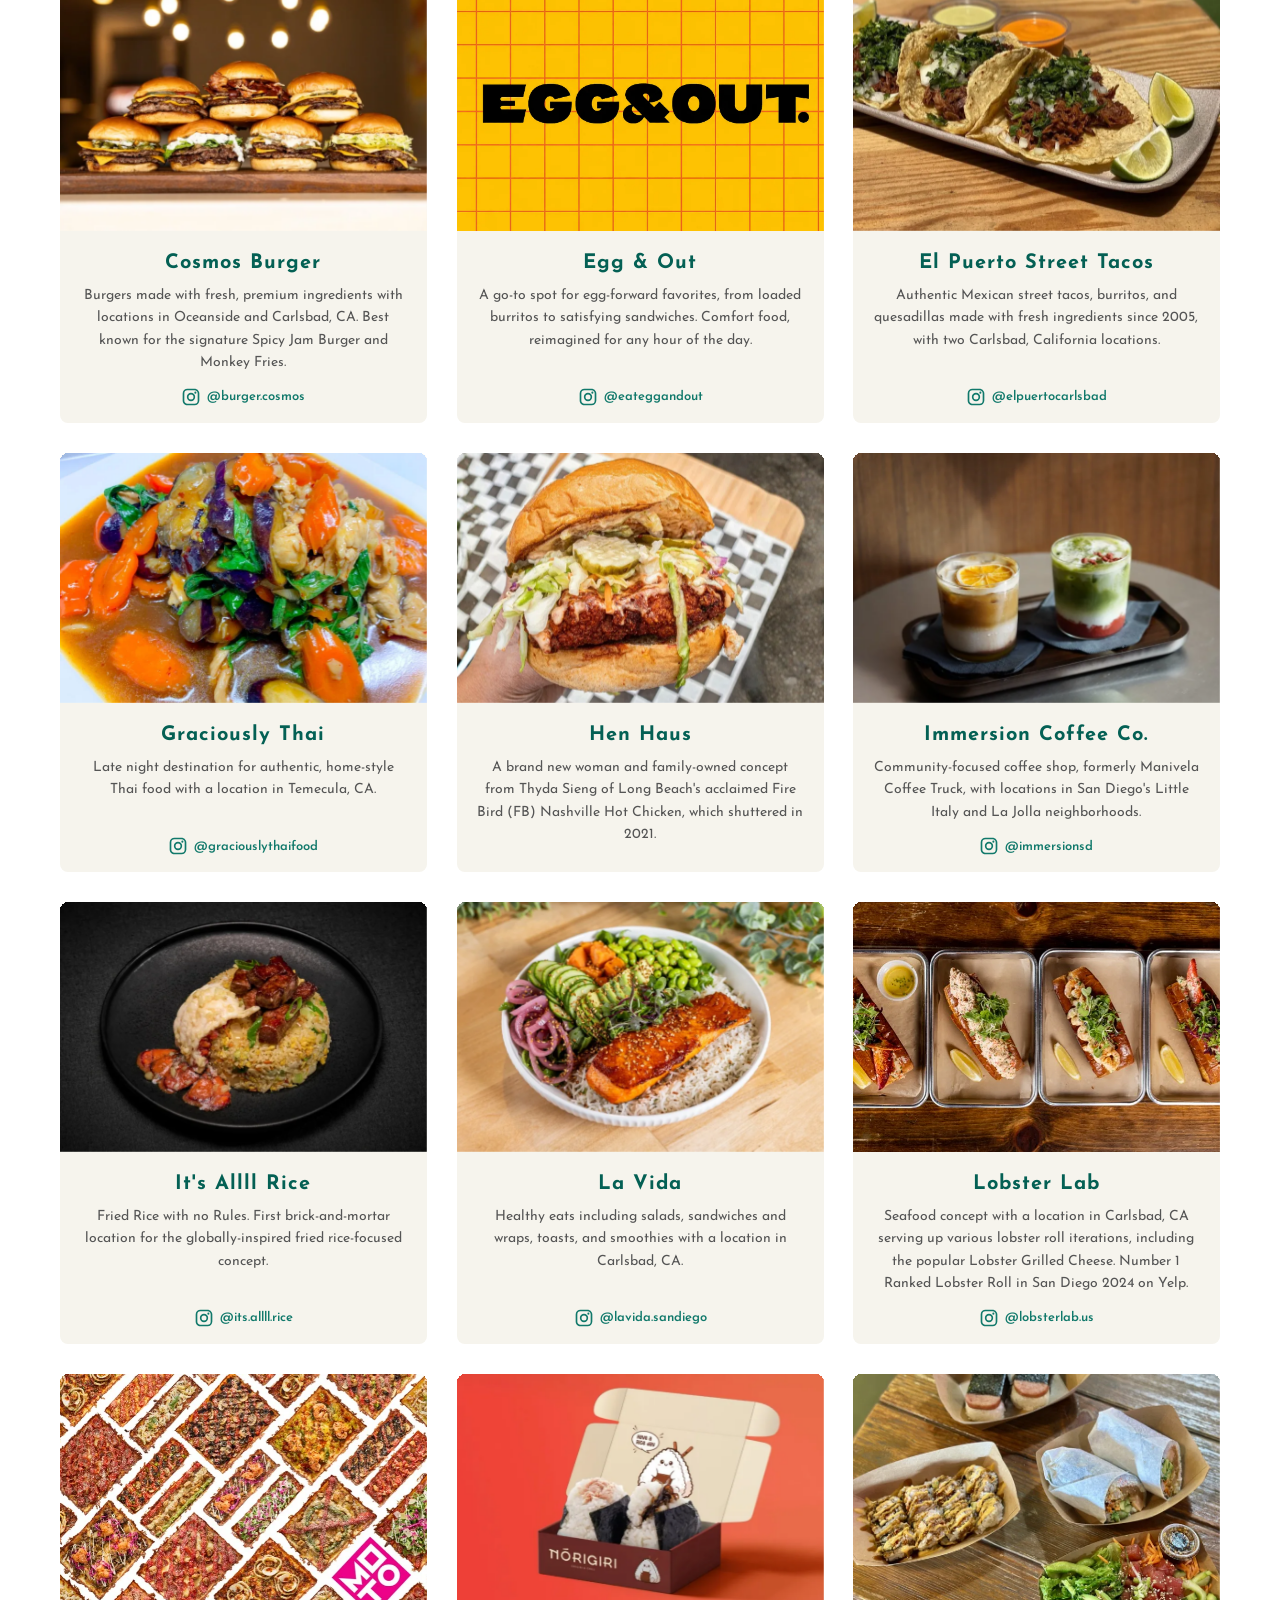
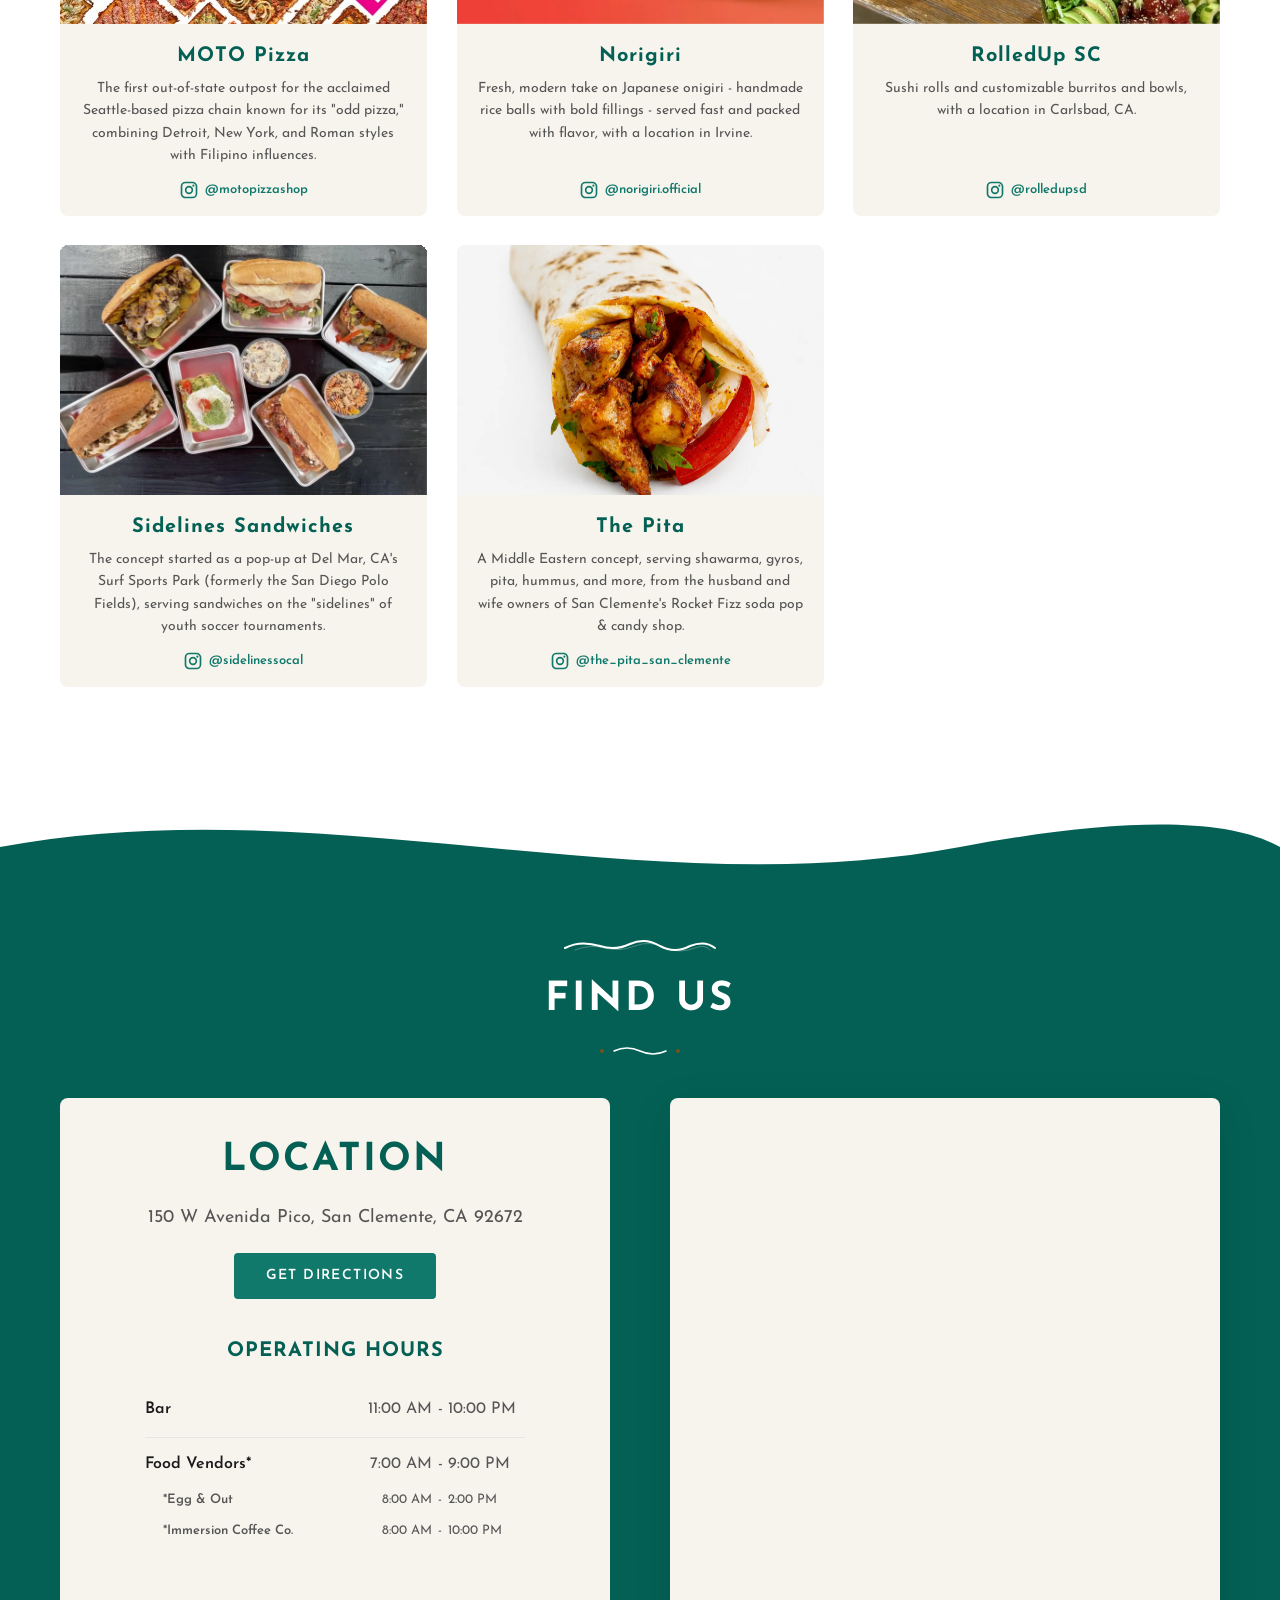
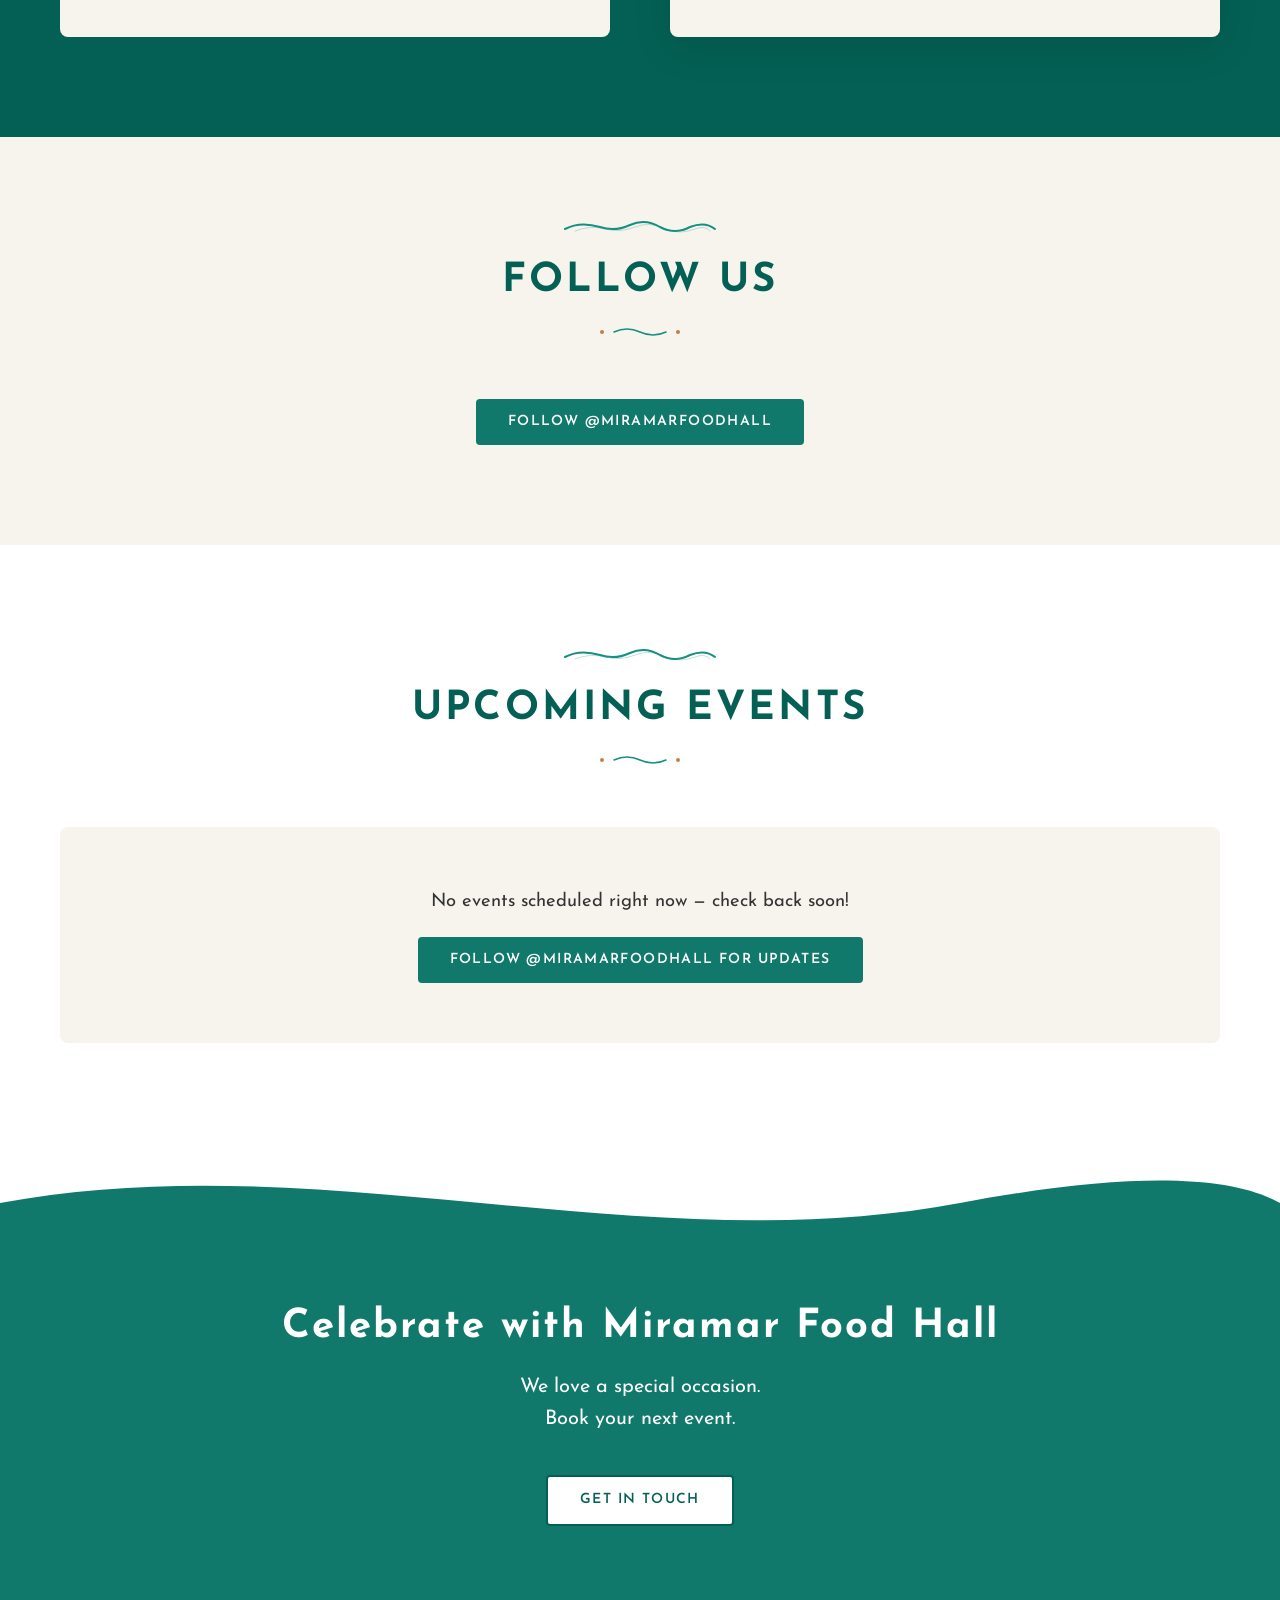
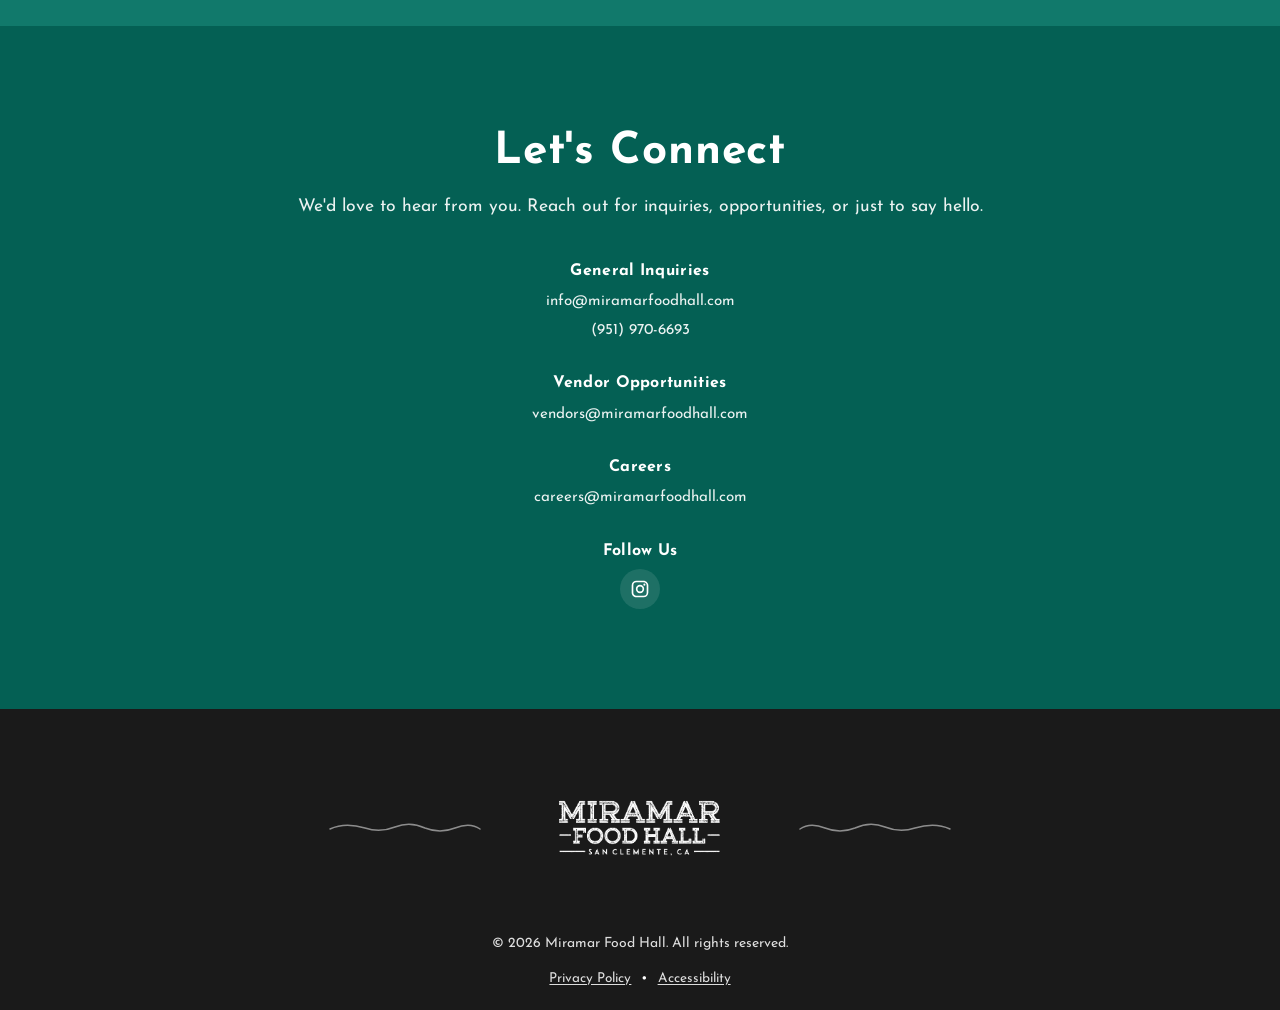
==== commit 9843c02e: "📞 Add Miramar's confirmed phone number to contact section • Restored the General Inquiries phone lin" ====
--- a/website/index.html
+++ b/website/index.html
@@ -629,7 +629,7 @@
                         <div class="contact-item">
                             <h3>General Inquiries</h3>
                             <p><a href="mailto:info@miramarfoodhall.com">info@miramarfoodhall.com</a></p>
-                            <!-- Phone removed: (949) 555-0123 was a placeholder (555-01xx is a reserved fictional range). Restore with the real, Lorena-confirmed number. -->
+                            <p><a href="tel:+19519706693">(951) 970-6693</a></p>
                         </div>
                         <div class="contact-item">
                             <h3>Vendor Opportunities</h3>
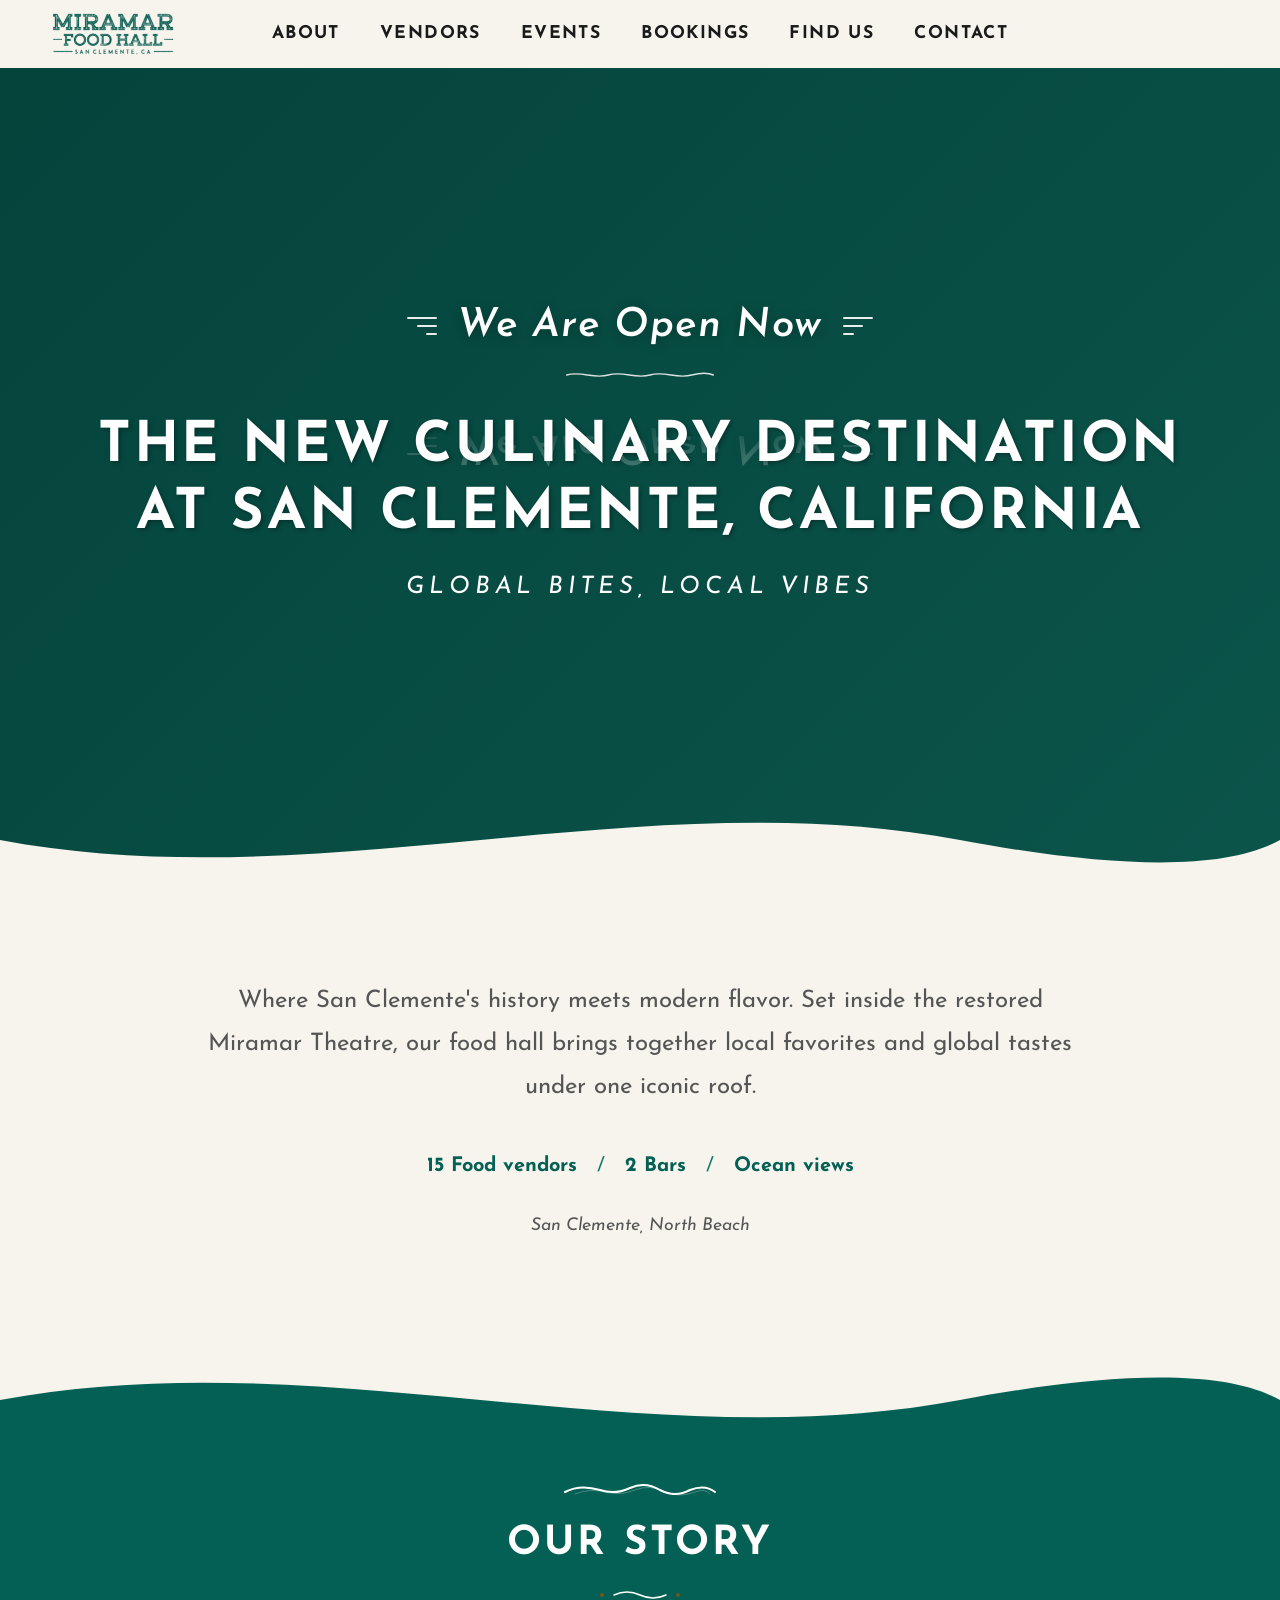
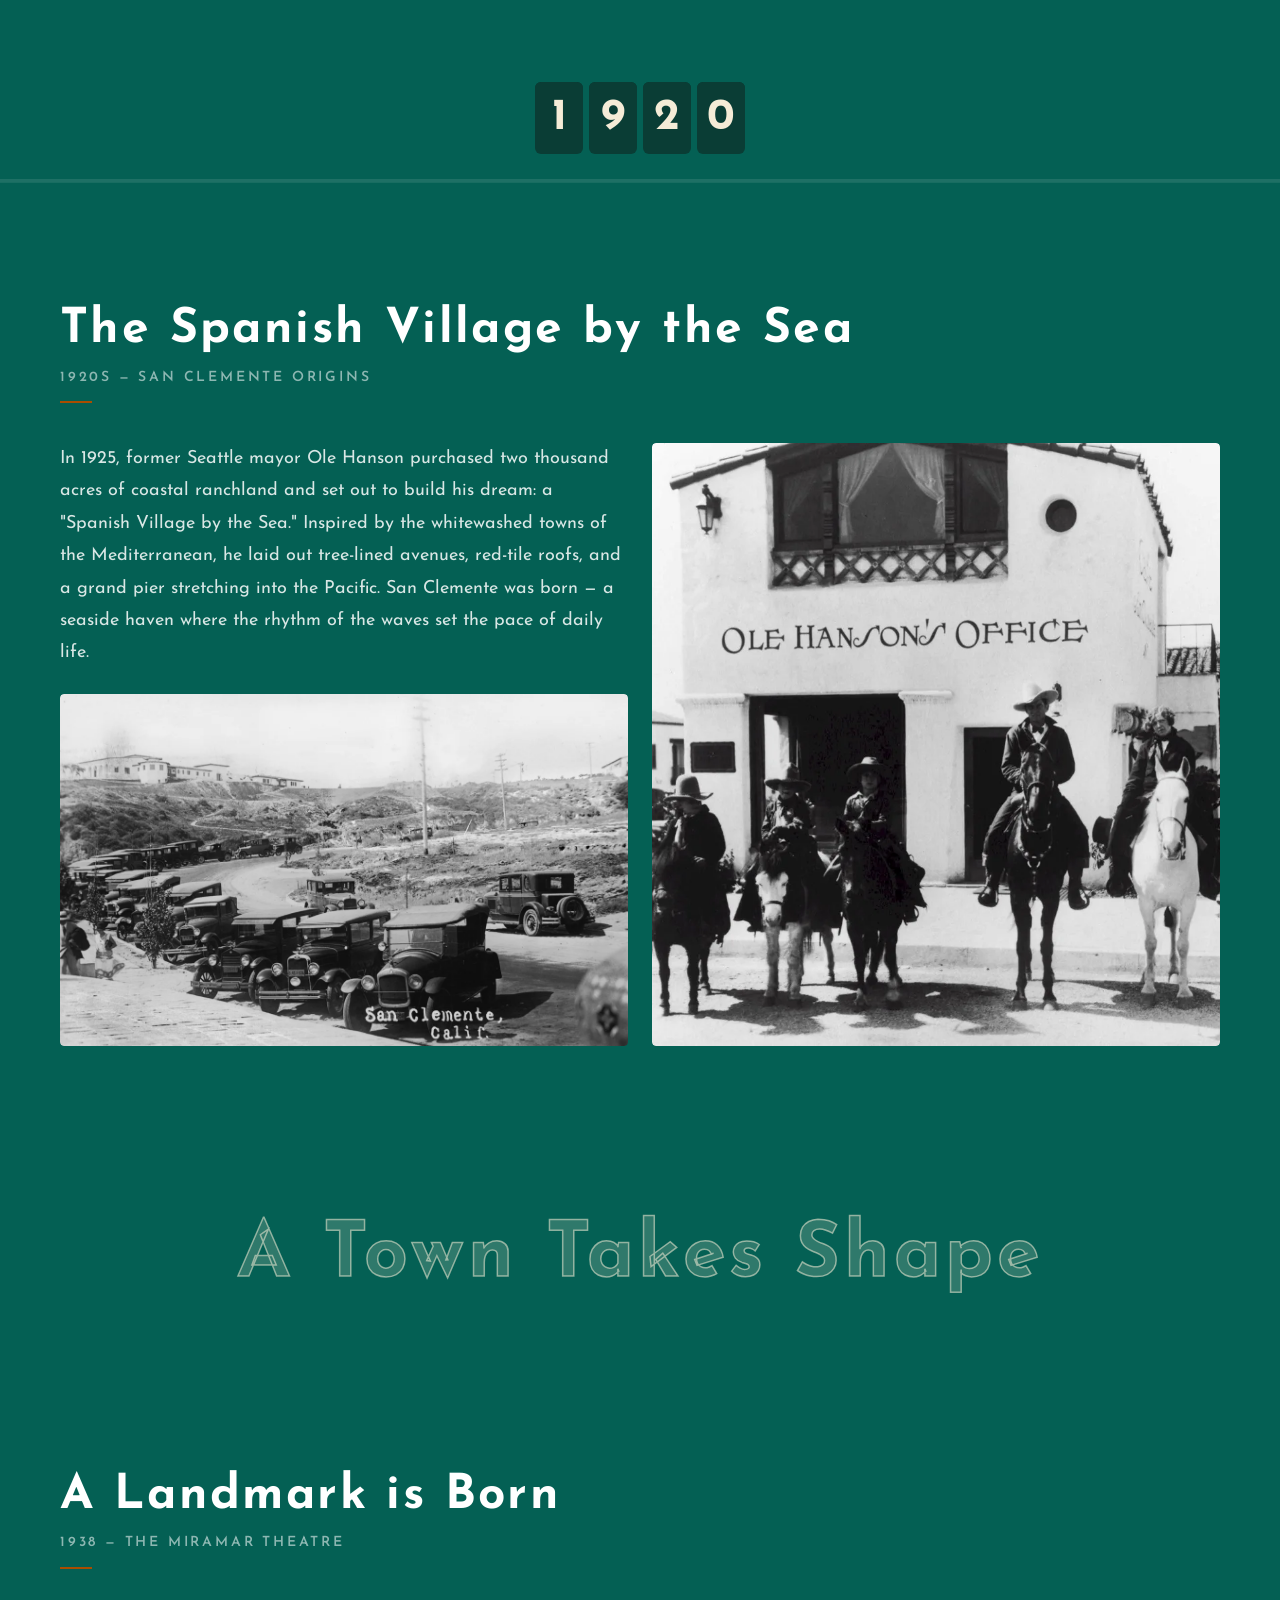
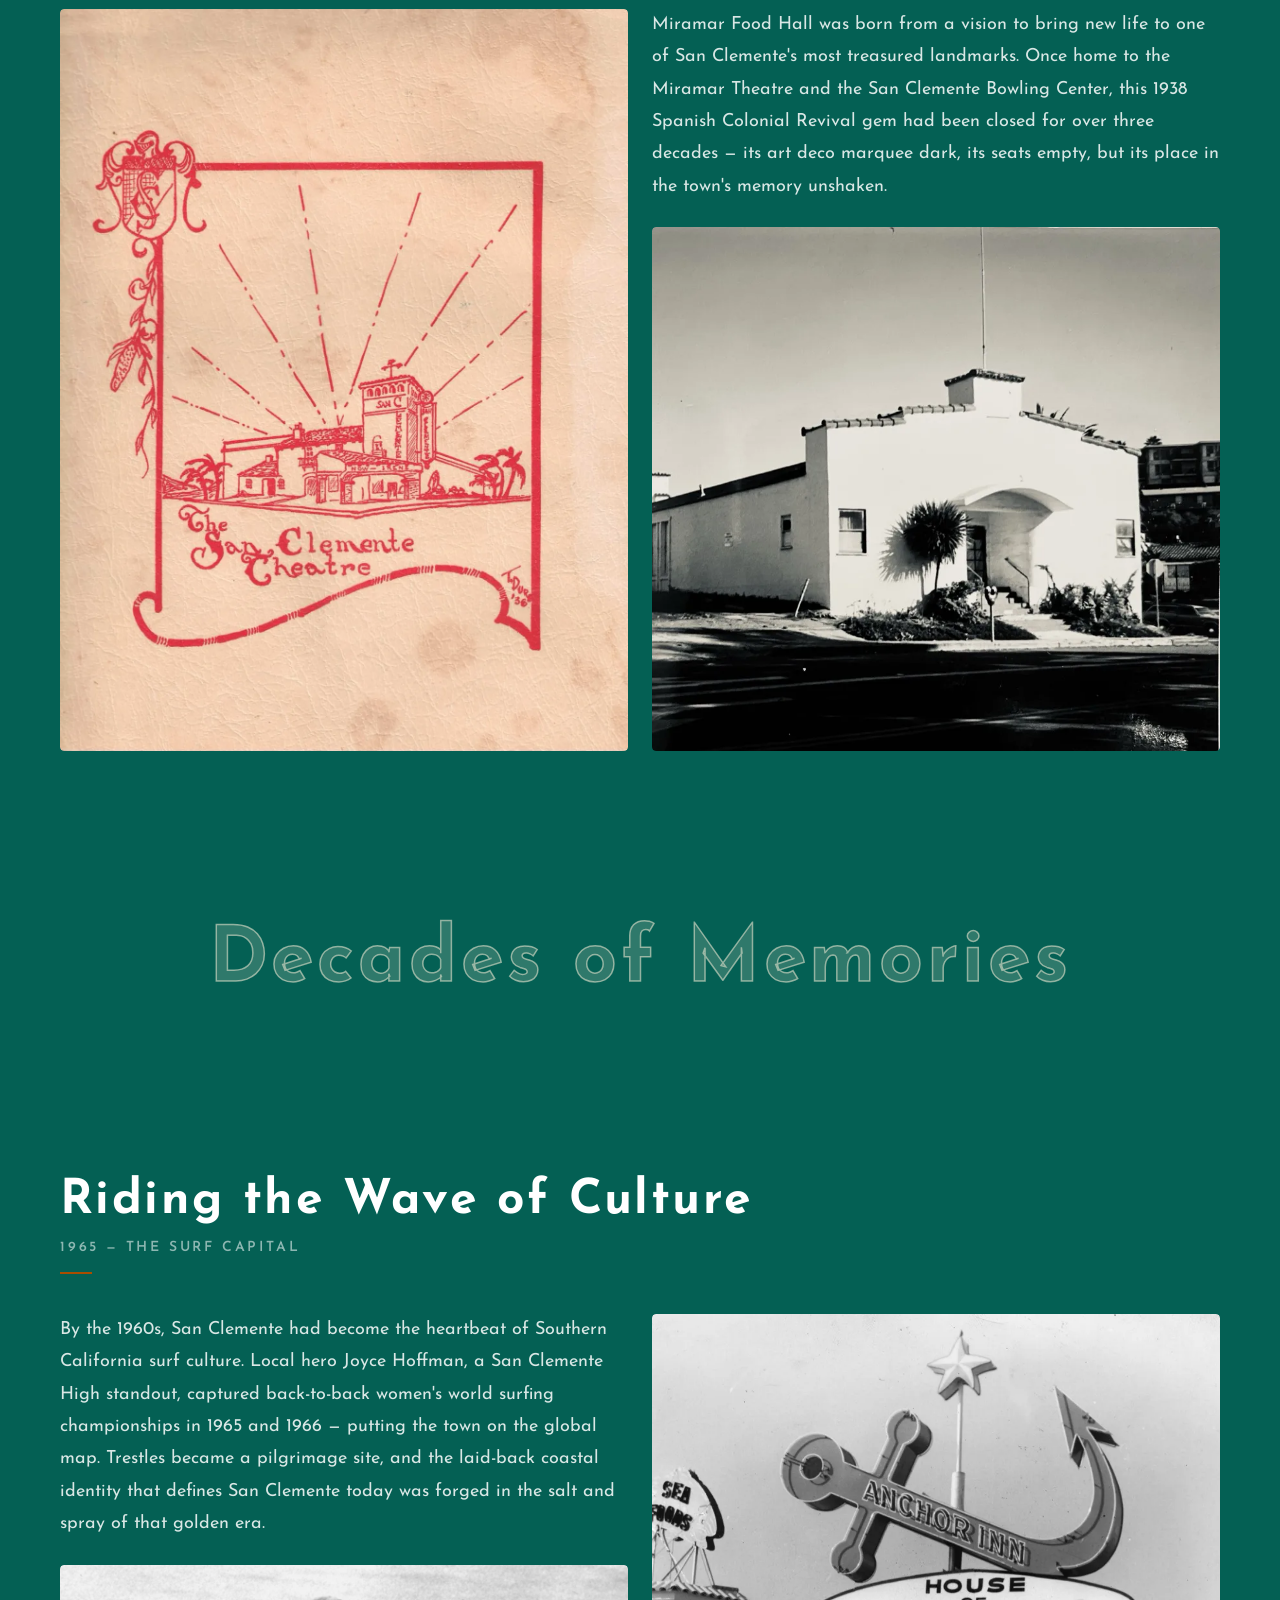
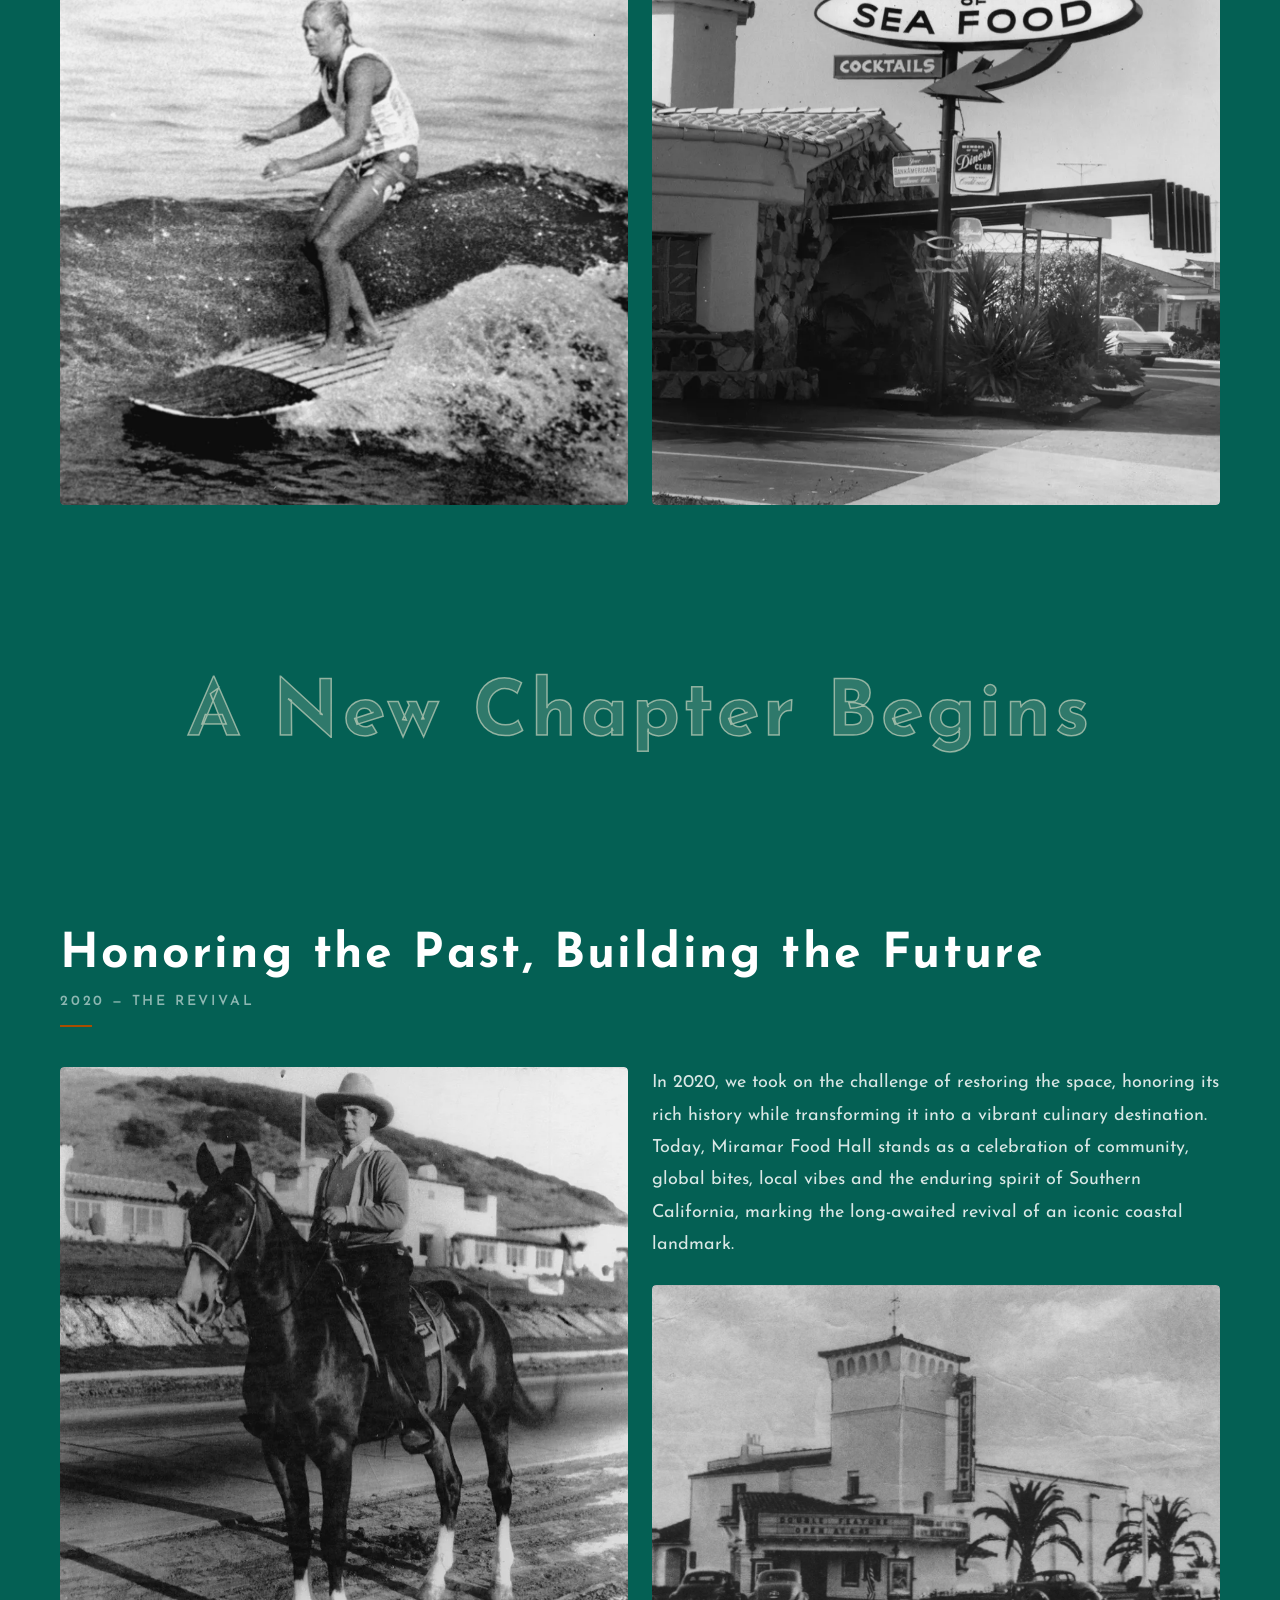
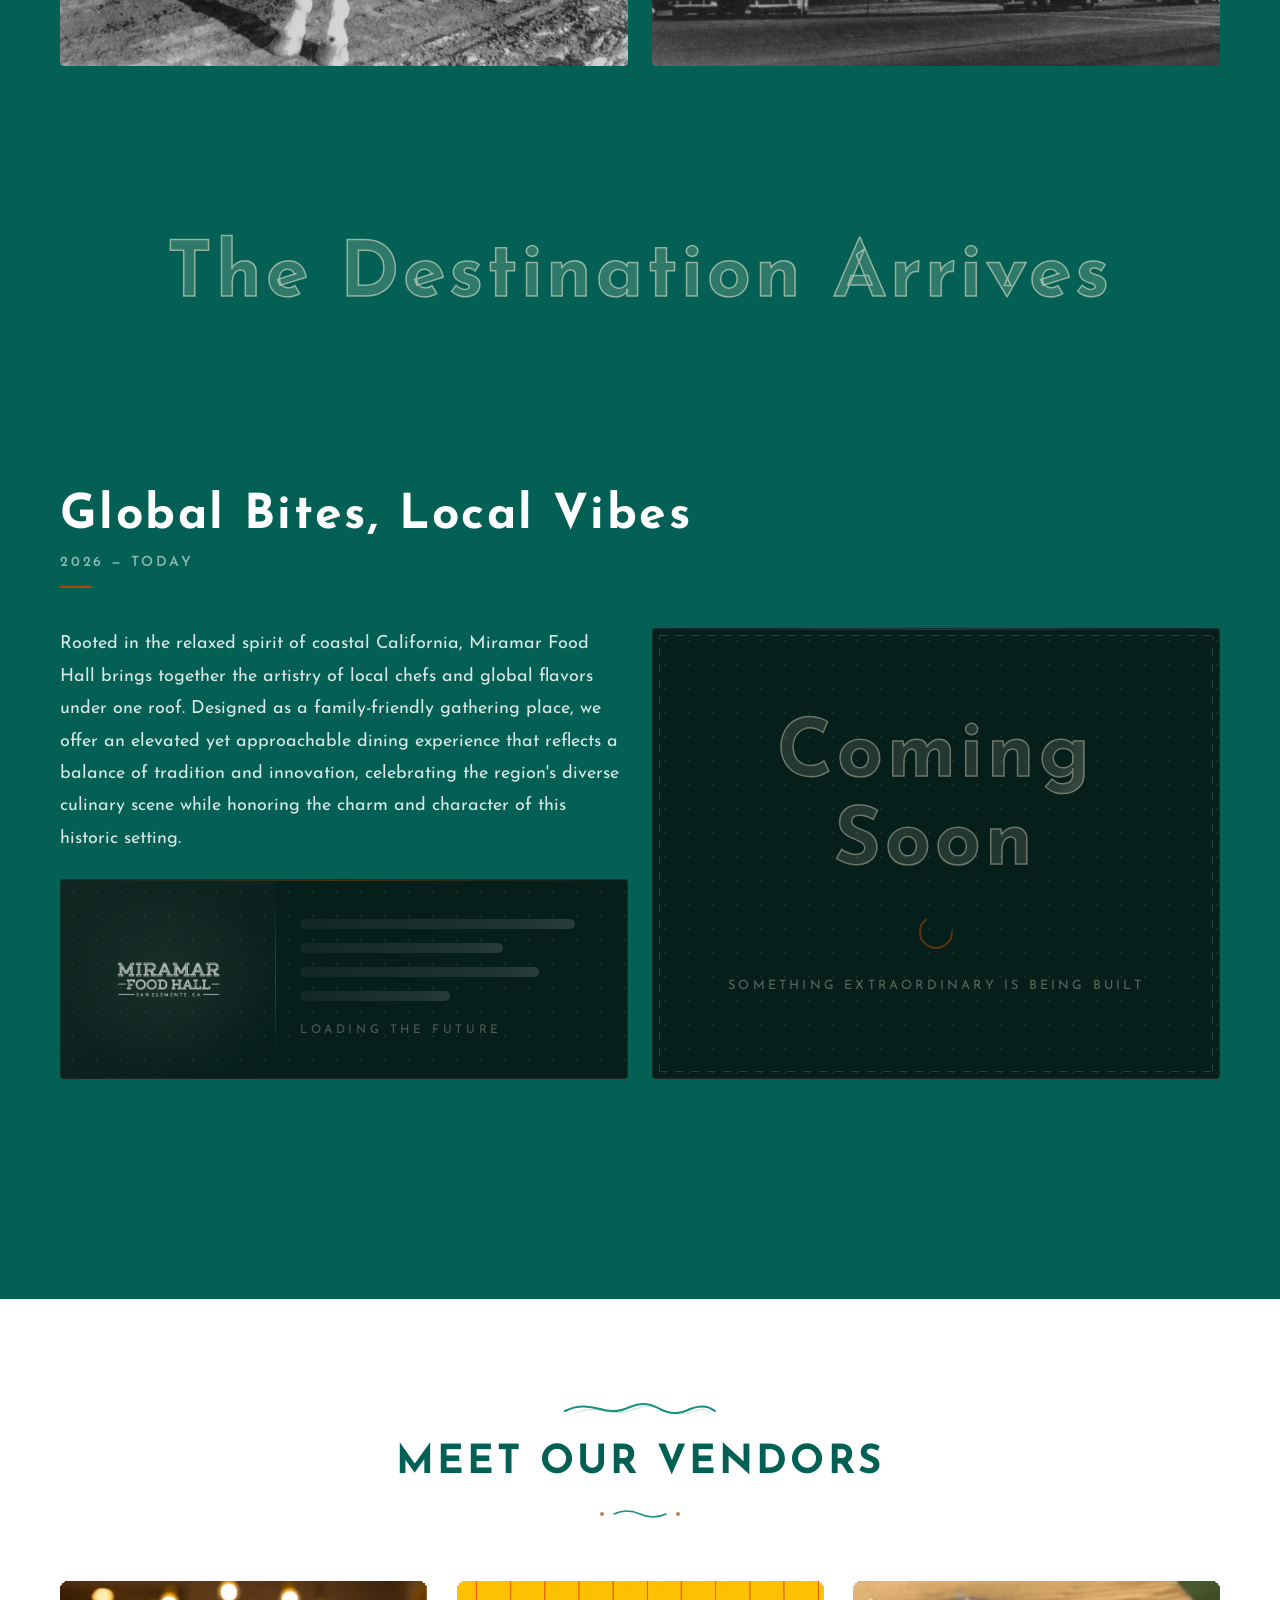
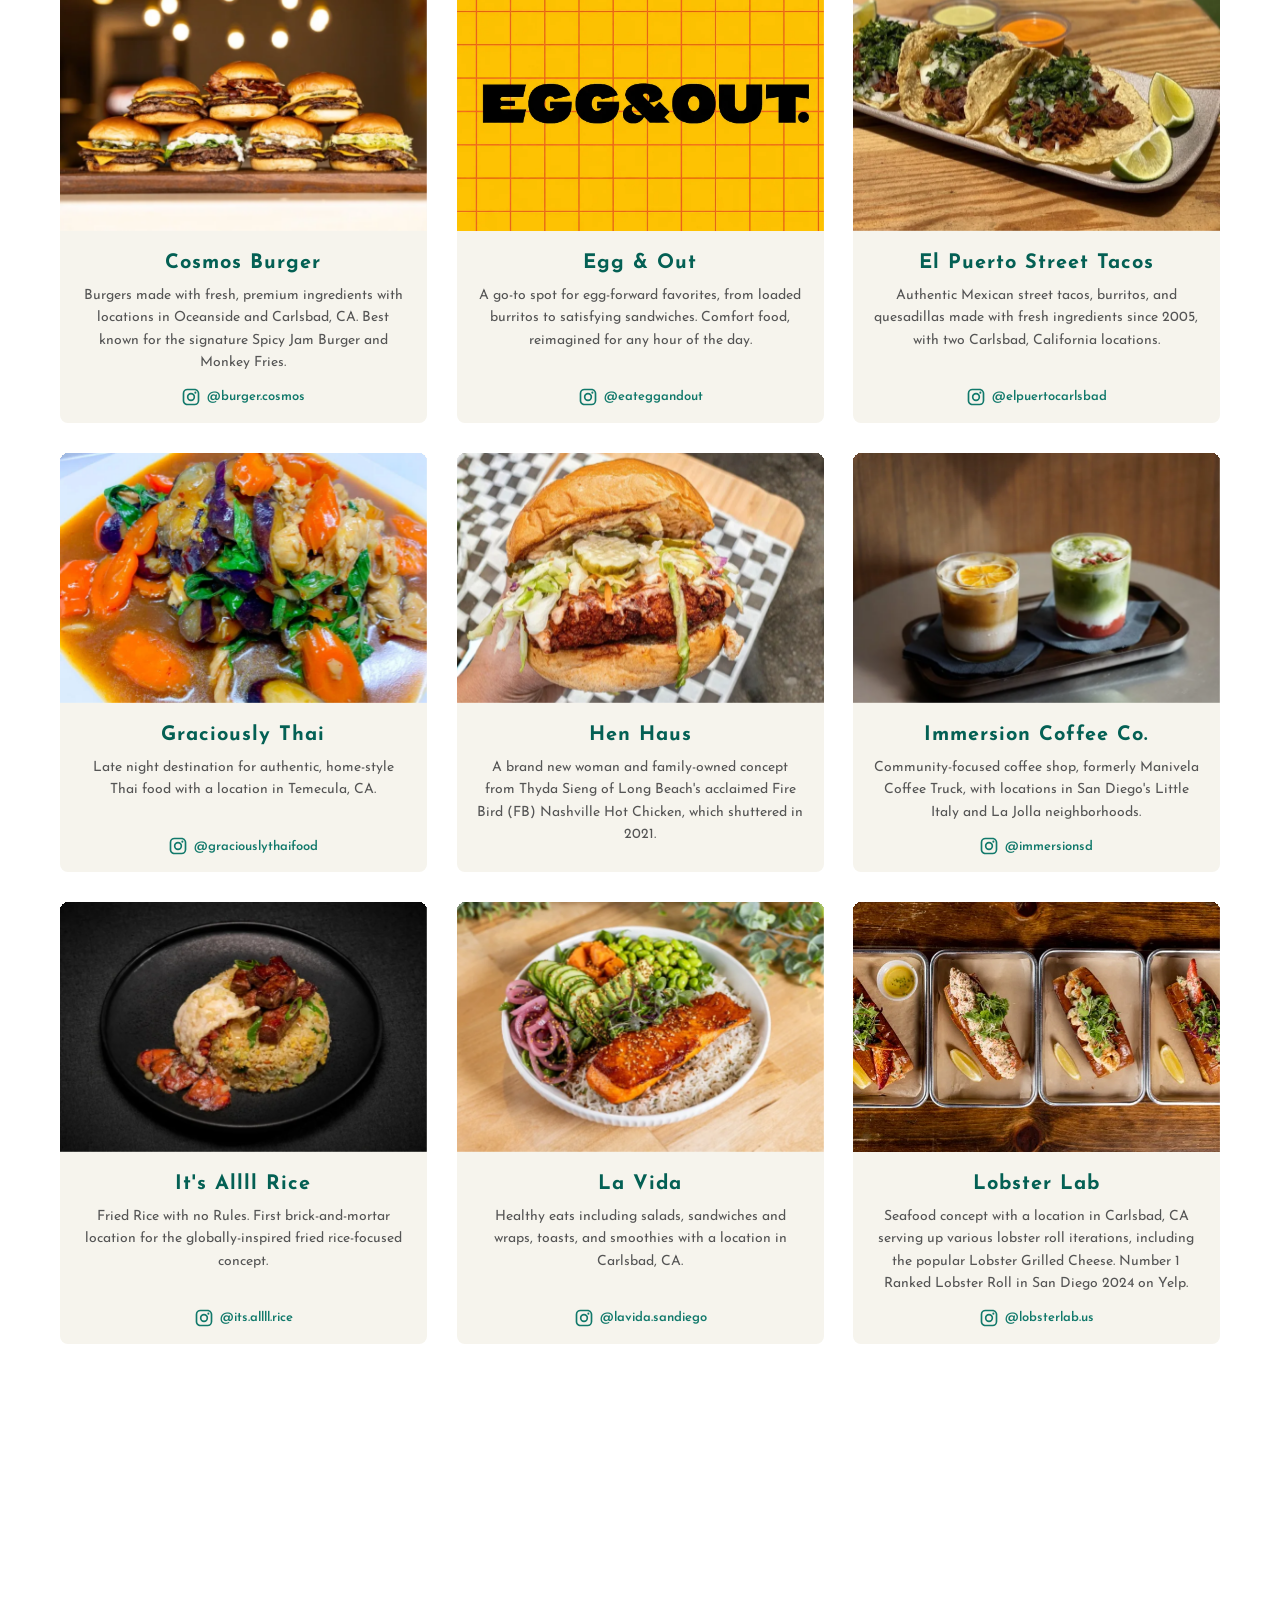
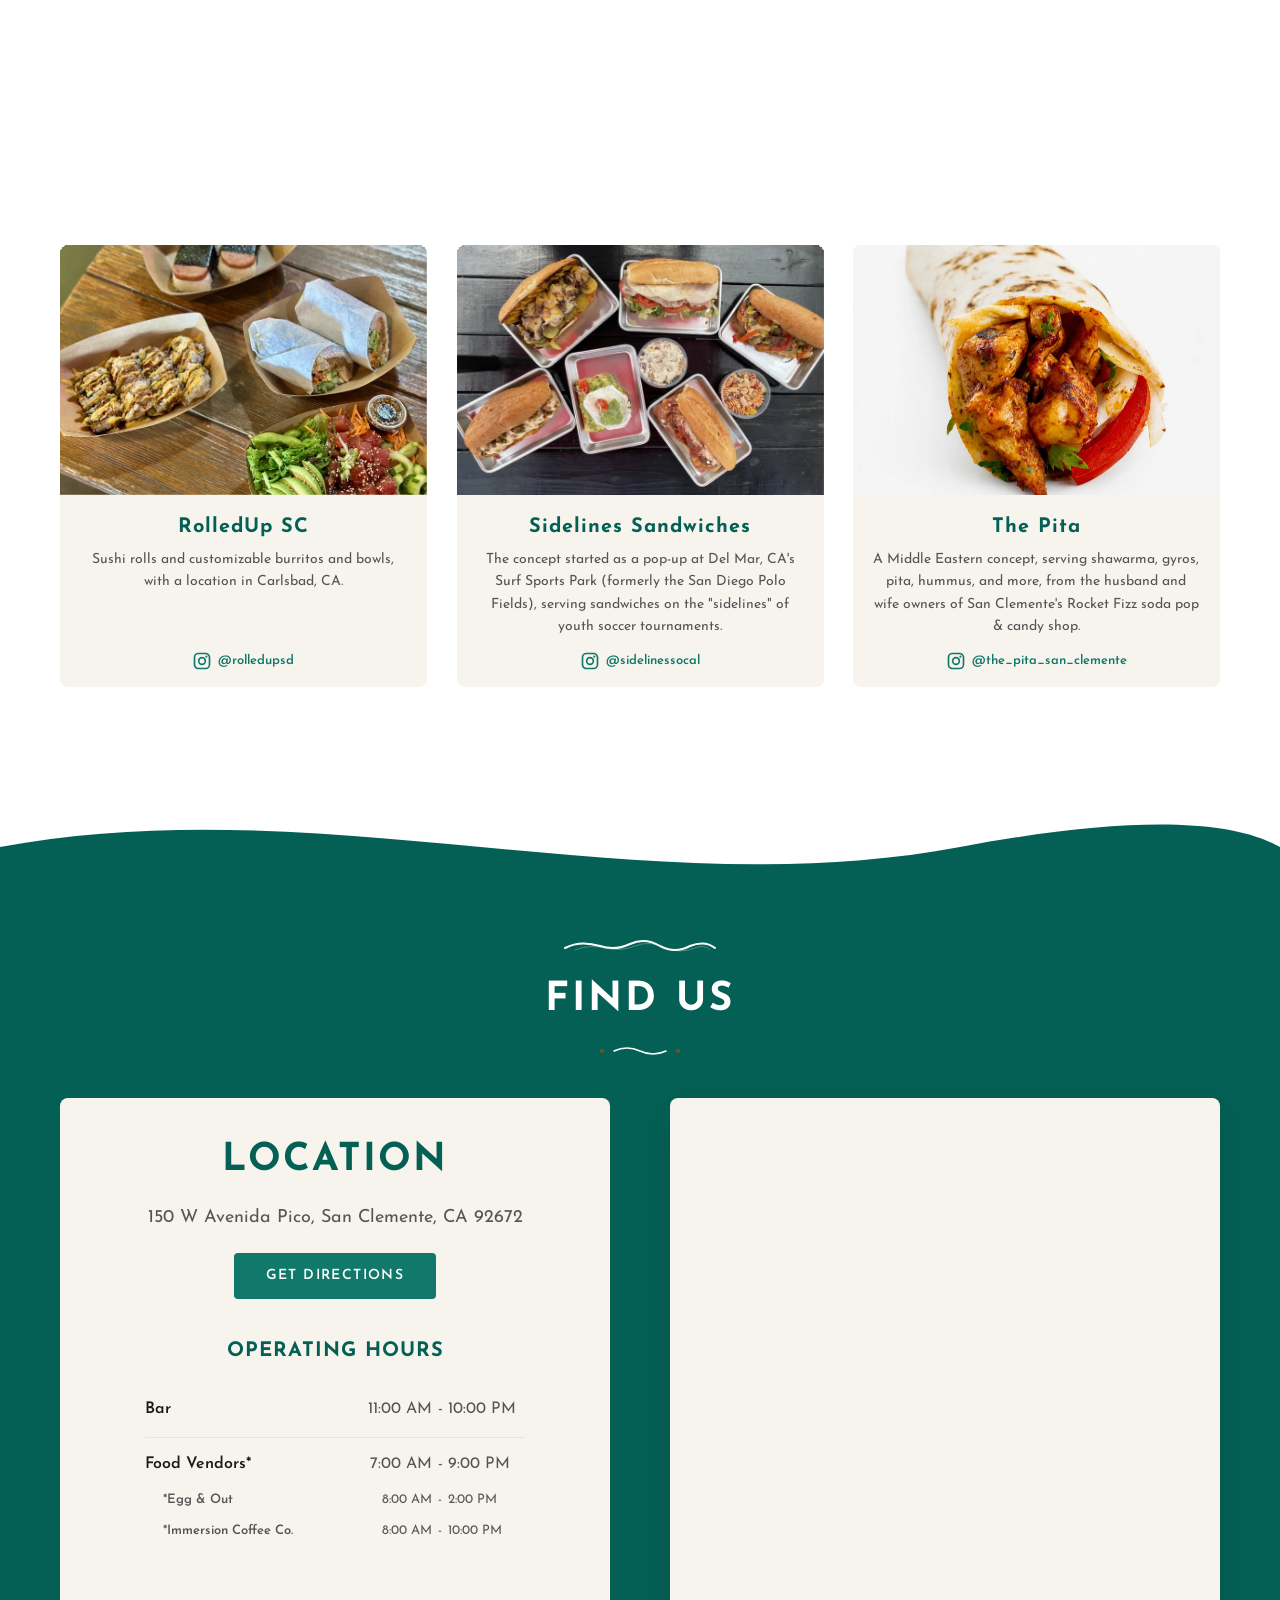
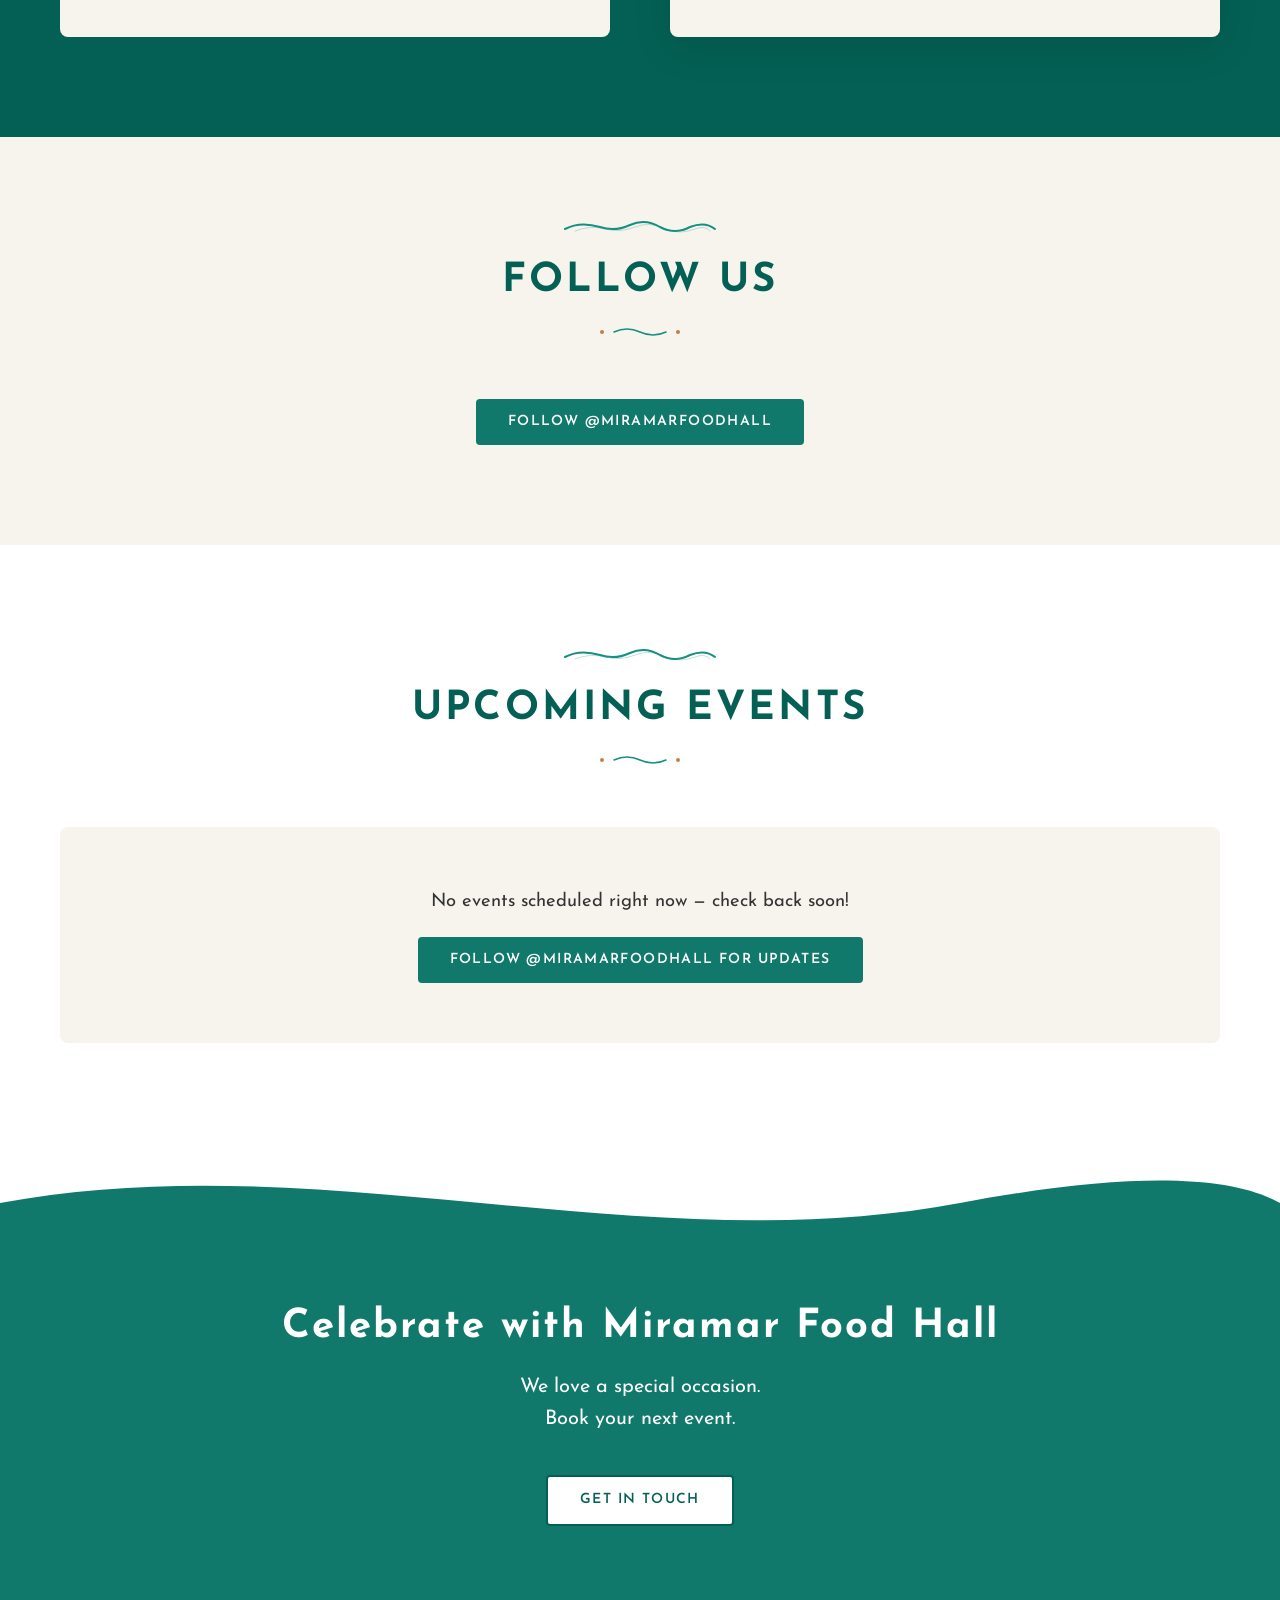
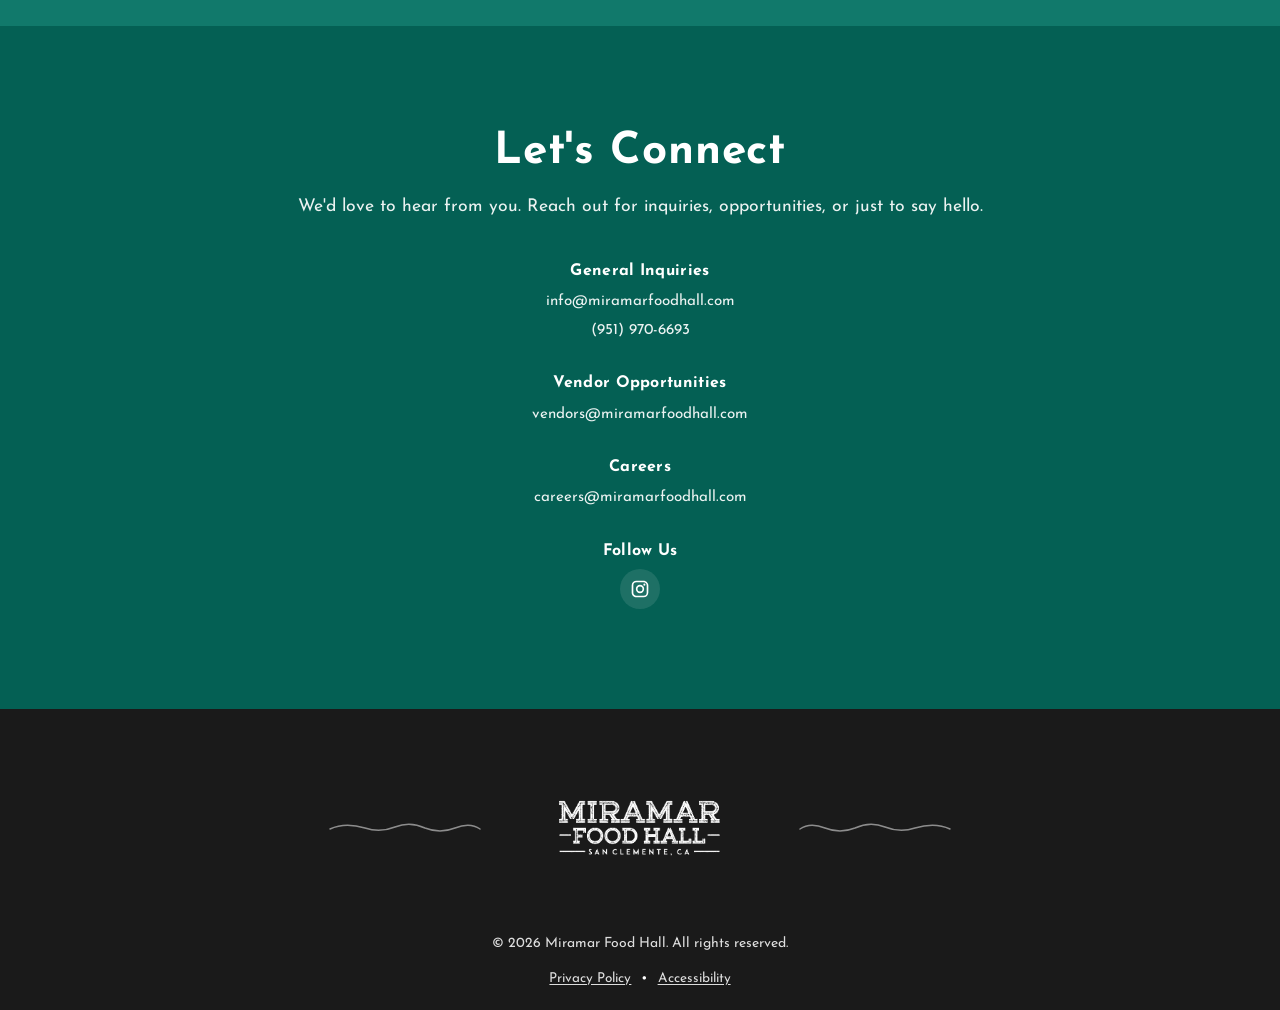
==== commit f17af299: "🍦 Add MOTO Swirl as 16th vendor (soft serve) - New vendor card after MOTO Pizza in index.html with L" ====
--- a/website/index.html
+++ b/website/index.html
@@ -457,6 +457,15 @@
                             <svg xmlns="http://www.w3.org/2000/svg" width="20" height="20" fill="currentColor" viewBox="0 0 24 24"><path d="M7.8,2H16.2C19.4,2 22,4.6 22,7.8V16.2A5.8,5.8 0 0,1 16.2,22H7.8C4.6,22 2,19.4 2,16.2V7.8A5.8,5.8 0 0,1 7.8,2M7.6,4A3.6,3.6 0 0,0 4,7.6V16.4C4,18.39 5.61,20 7.6,20H16.4A3.6,3.6 0 0,0 20,16.4V7.6C20,5.61 18.39,4 16.4,4H7.6M17.25,5.5A1.25,1.25 0 0,1 18.5,6.75A1.25,1.25 0 0,1 17.25,8A1.25,1.25 0 0,1 16,6.75A1.25,1.25 0 0,1 17.25,5.5M12,7A5,5 0 0,1 17,12A5,5 0 0,1 12,17A5,5 0 0,1 7,12A5,5 0 0,1 12,7M12,9A3,3 0 0,0 9,12A3,3 0 0,0 12,15A3,3 0 0,0 15,12A3,3 0 0,0 12,9Z"/></svg>
                             <span>@motopizzashop</span>
                         </a>
+                    </div>
+                </div>
+                <div class="vendor-card">
+                    <div class="vendor-image">
+                        <picture><source type="image/webp" srcset="images/vendors/moto-swirl.webp"><img src="images/vendors/moto-swirl.jpg" alt="MOTO Swirl" loading="lazy"></picture>
+                    </div>
+                    <div class="vendor-info">
+                        <h3>MOTO Swirl</h3>
+                        <p>Treat yourself to creamy vanilla soft serve, customized with up to two flavor swirls and your favorite toppings, or upgrade to a refreshing MOTO Float.</p>
                     </div>
                 </div>
                 <div class="vendor-card">
--- a/website/css/styles.css
+++ b/website/css/styles.css
@@ -593,6 +593,10 @@
 
 .vendor-image img[alt="The Pita"] {
     object-position: center 60%; /* Shift The Pita image framing down */
+}
+
+.vendor-image img[alt="MOTO Swirl"] {
+    object-position: center 15%; /* Keep the curled swirl tips in frame */
 }
 
 .vendor-card:hover .vendor-image img {
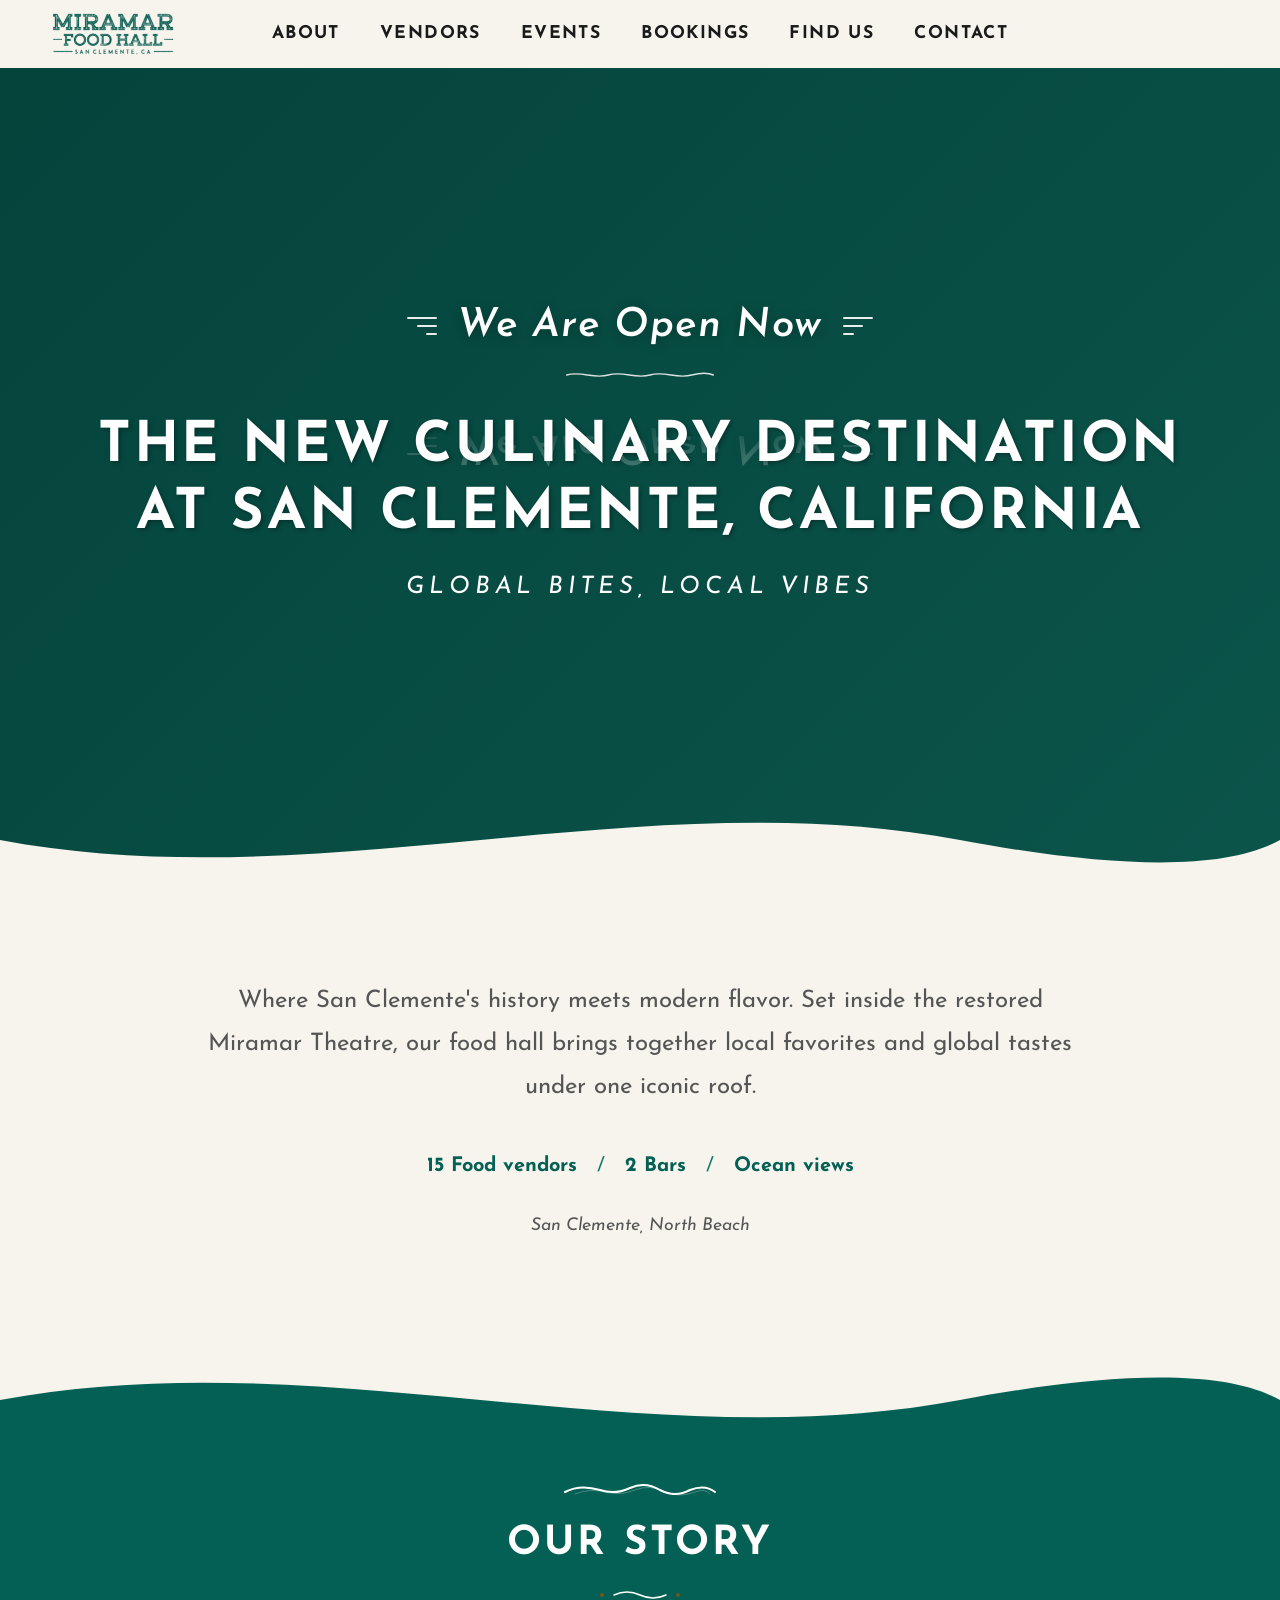
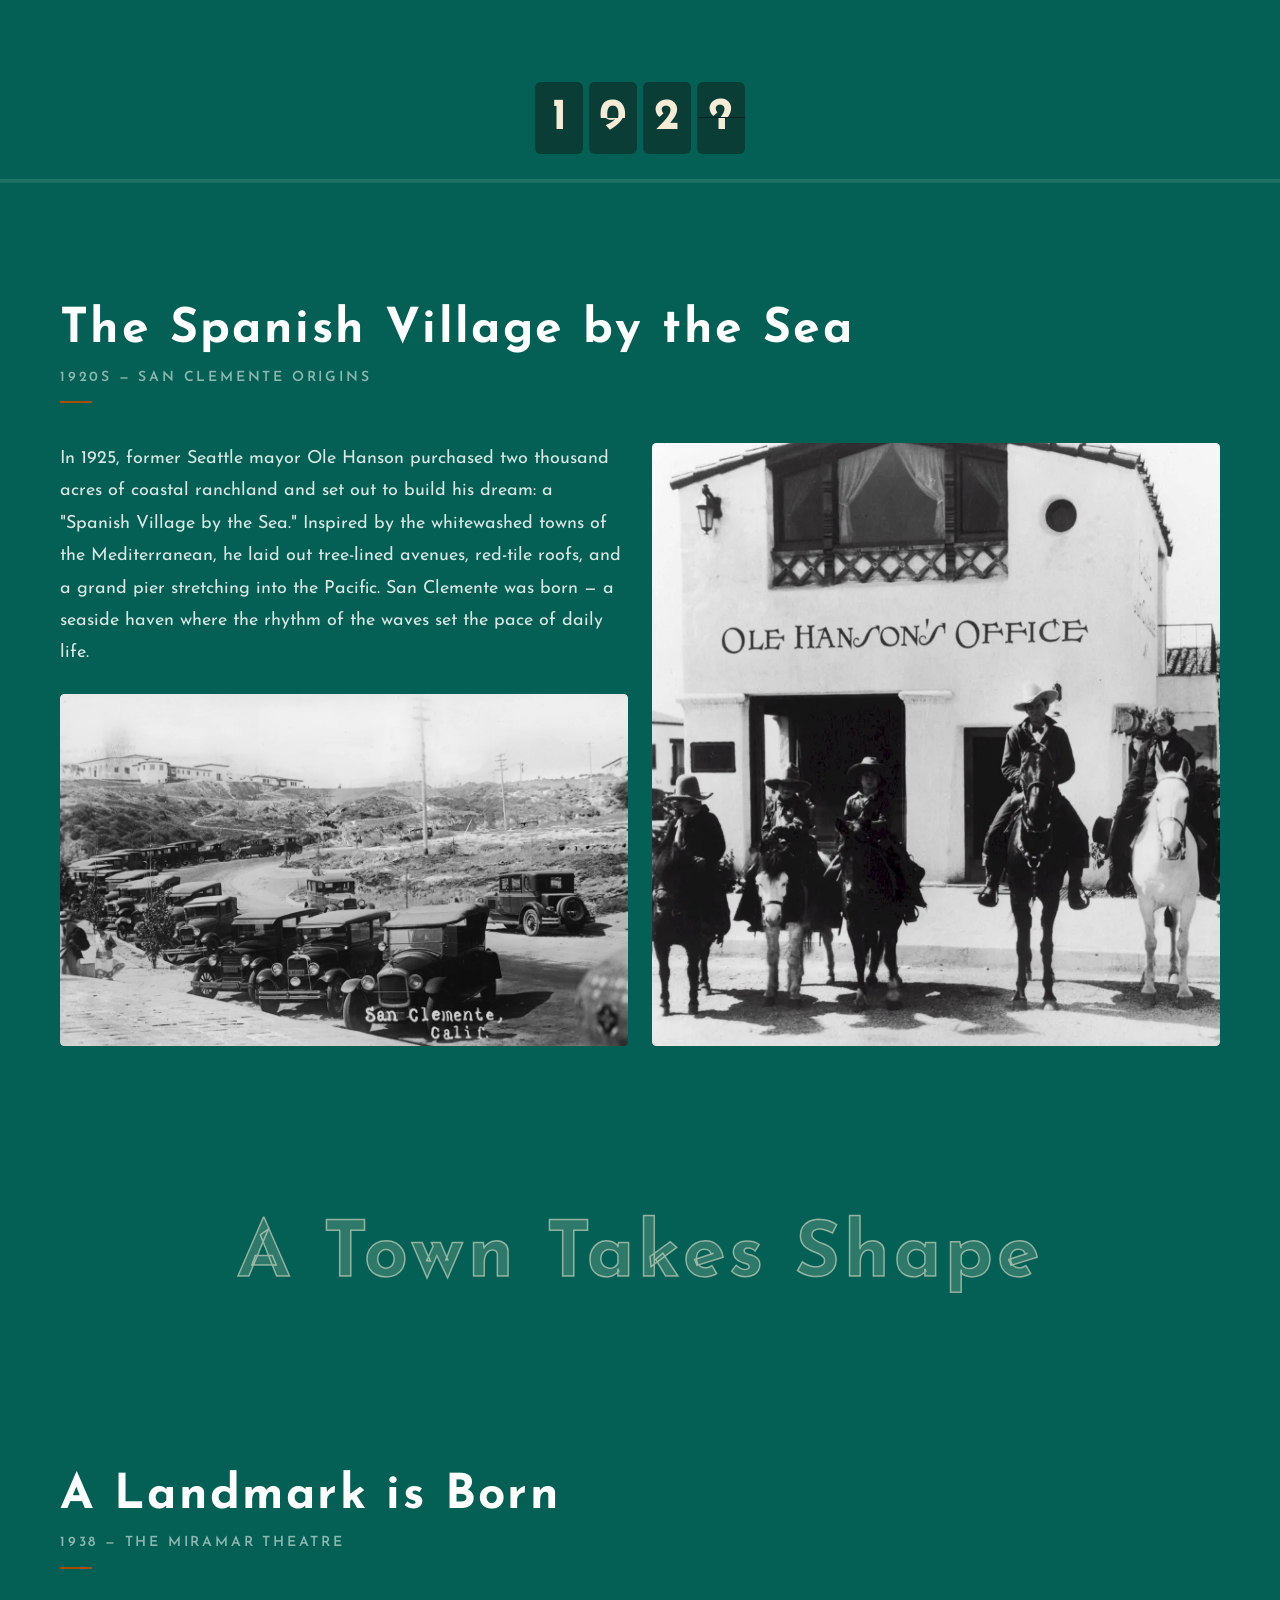
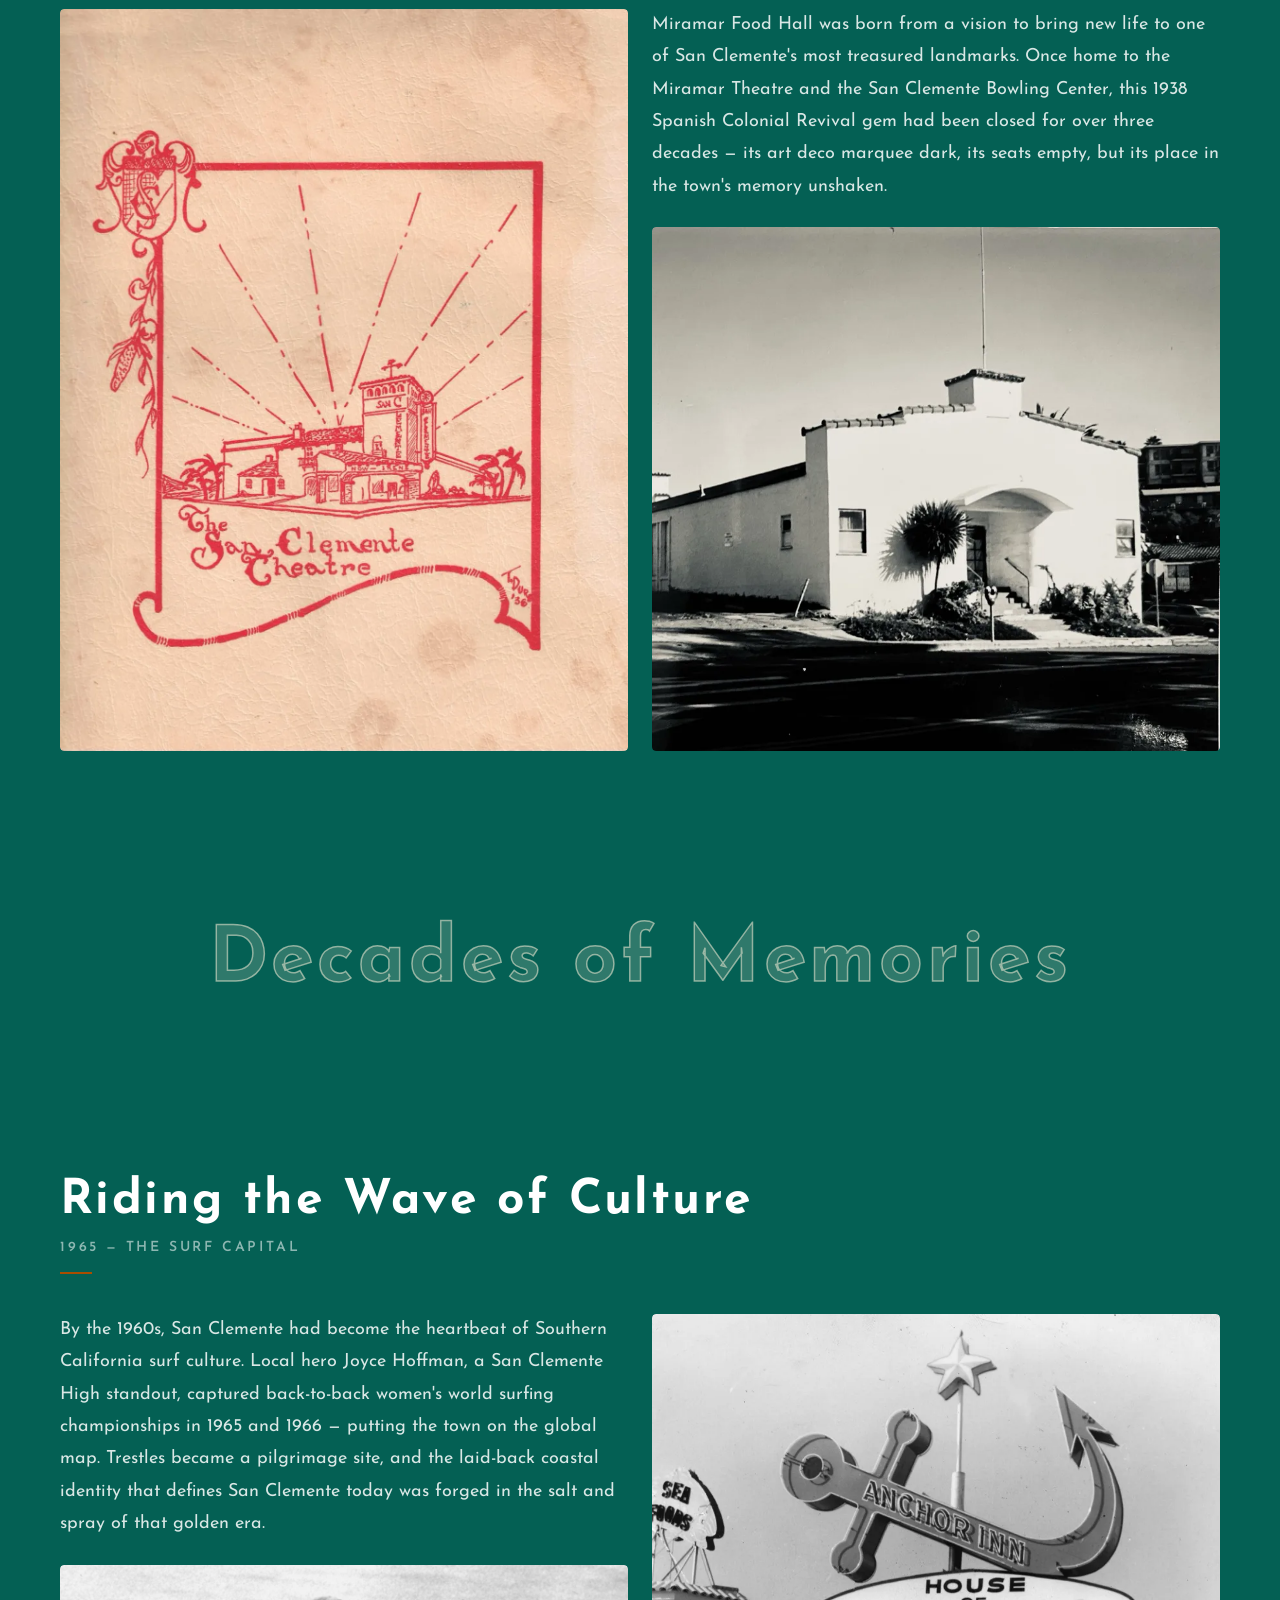
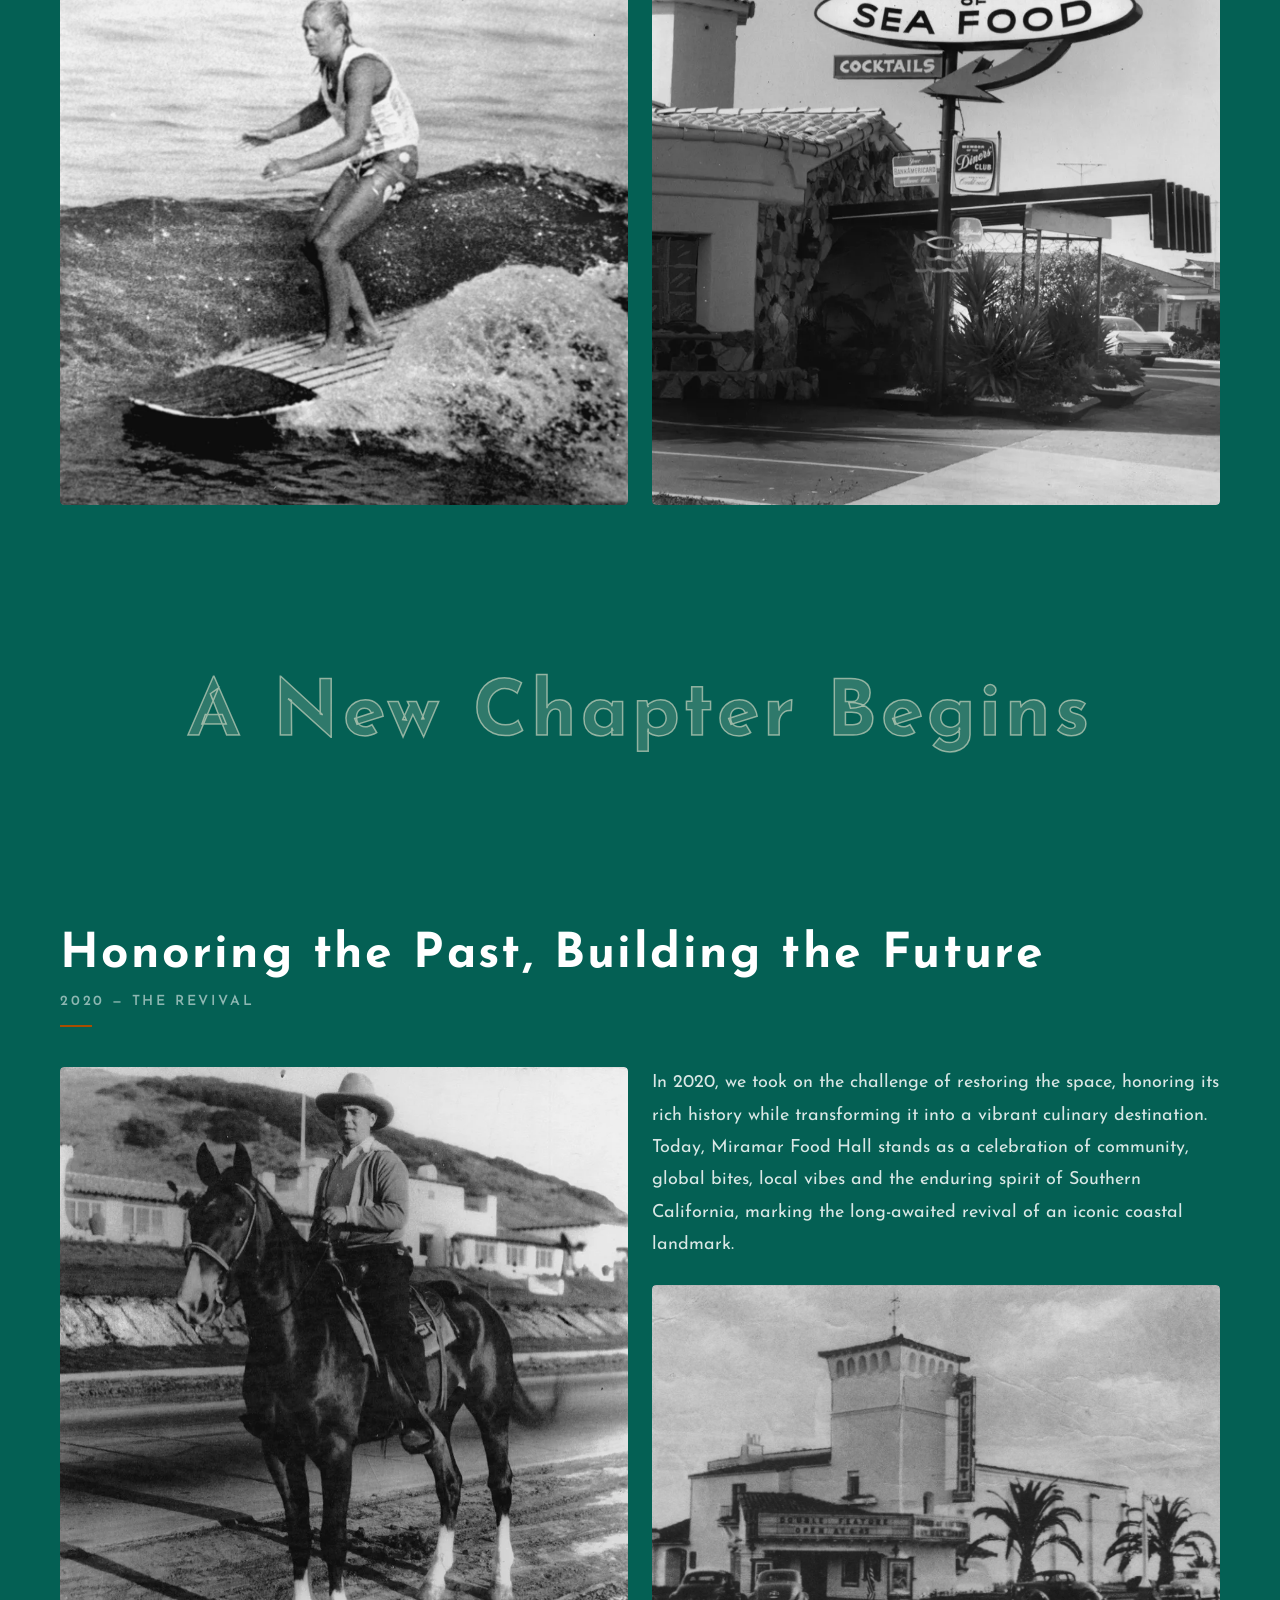
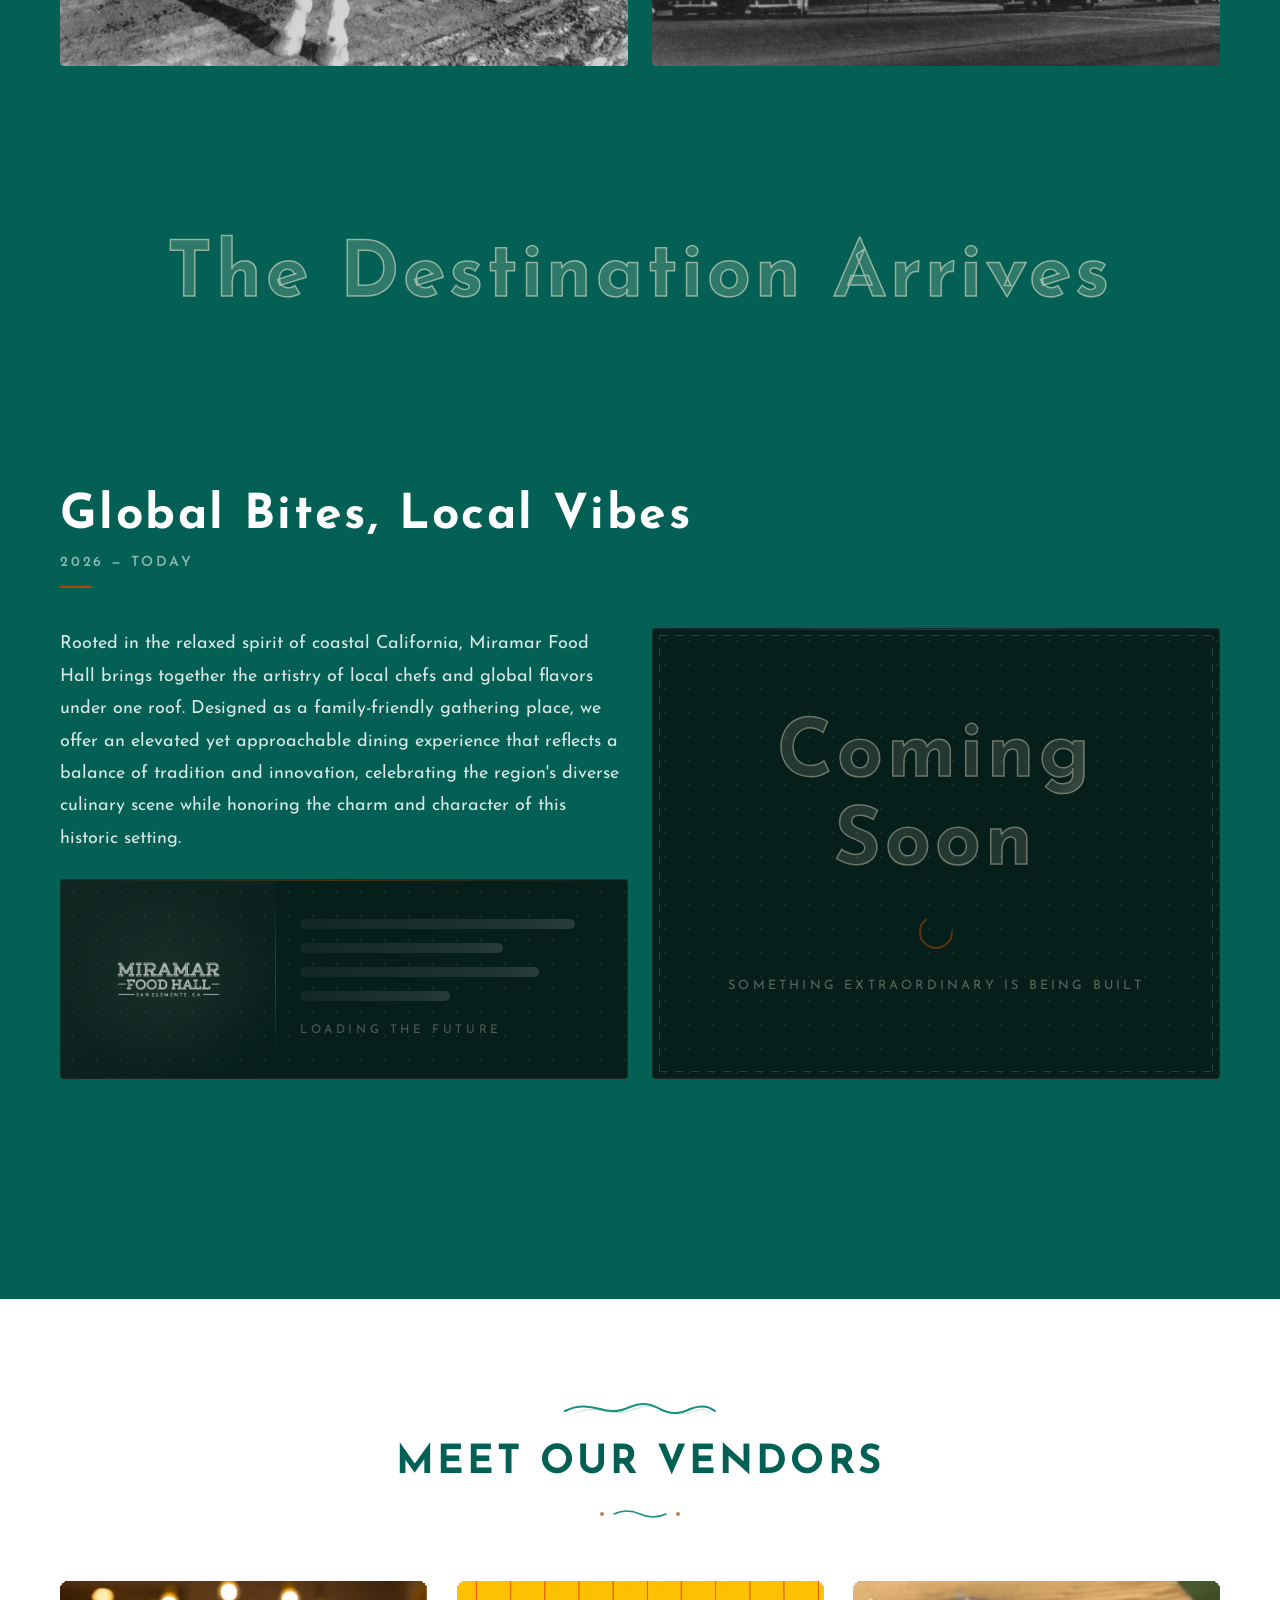
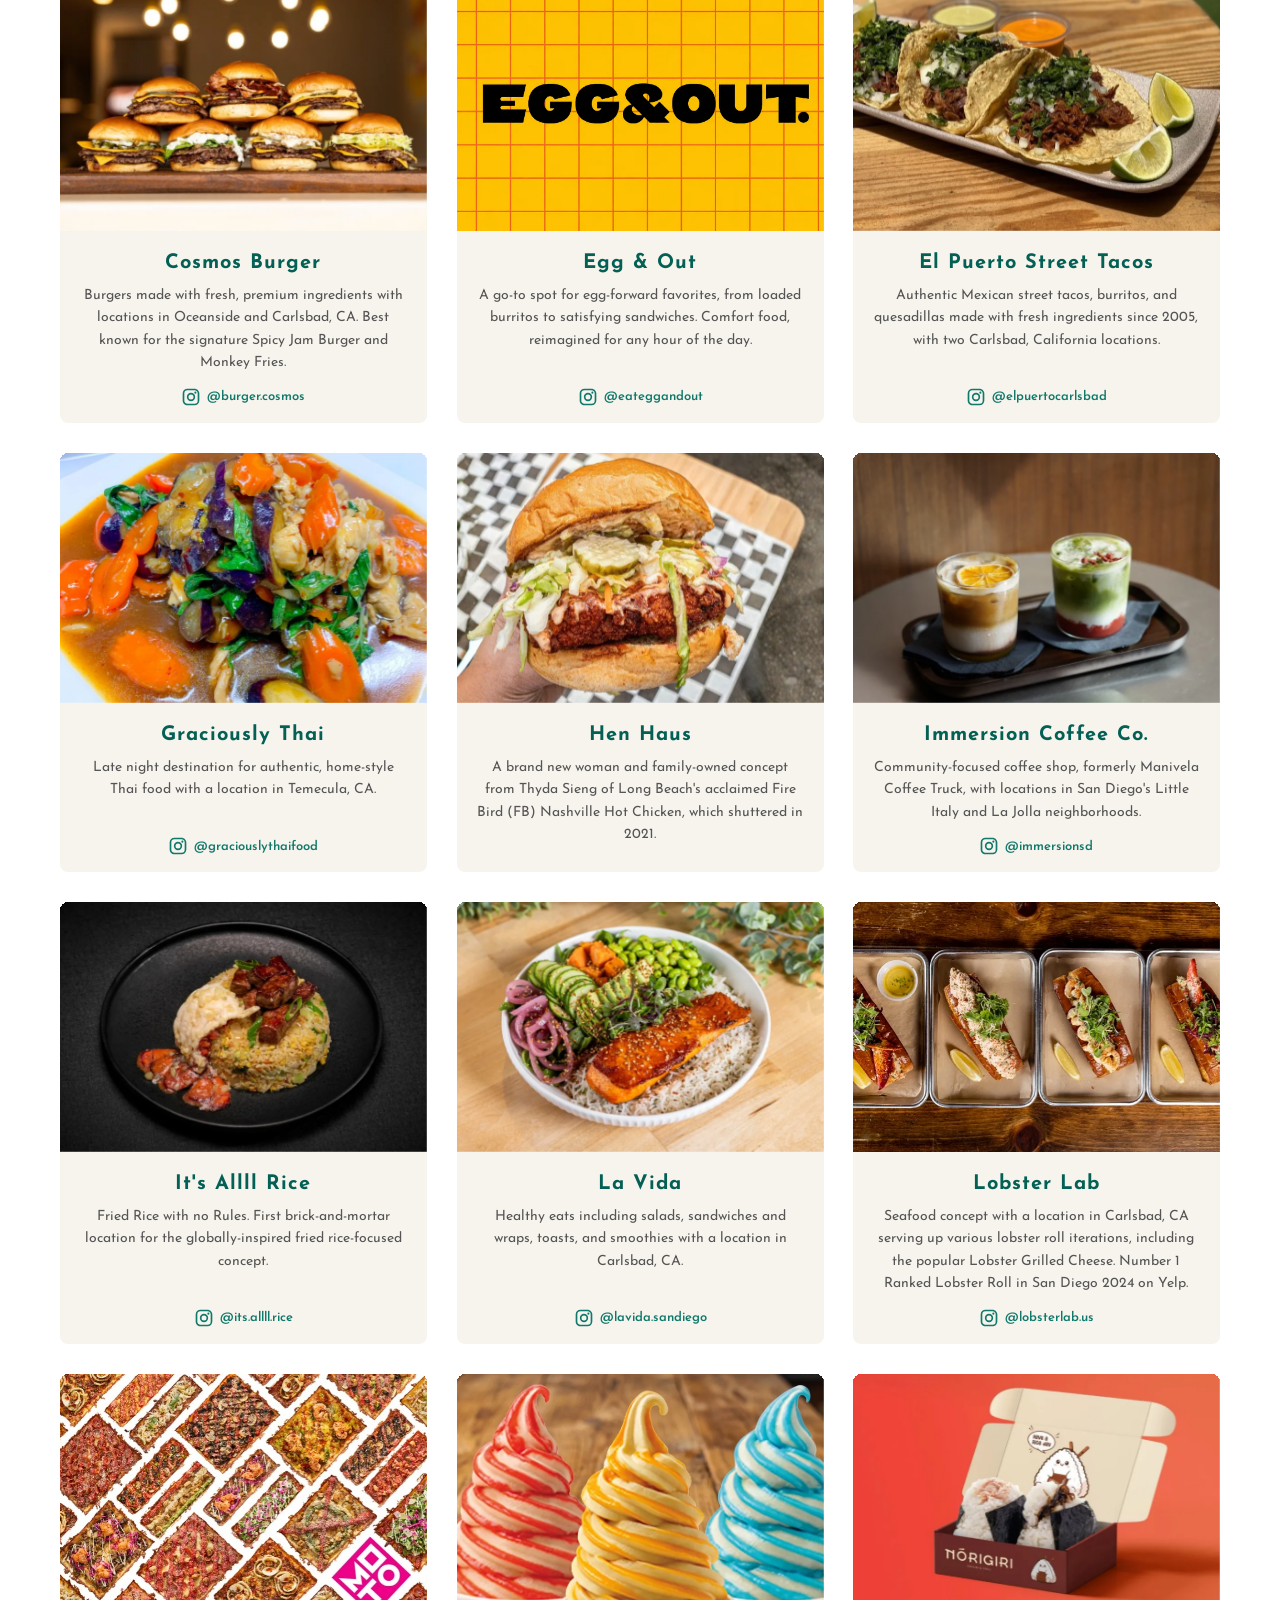
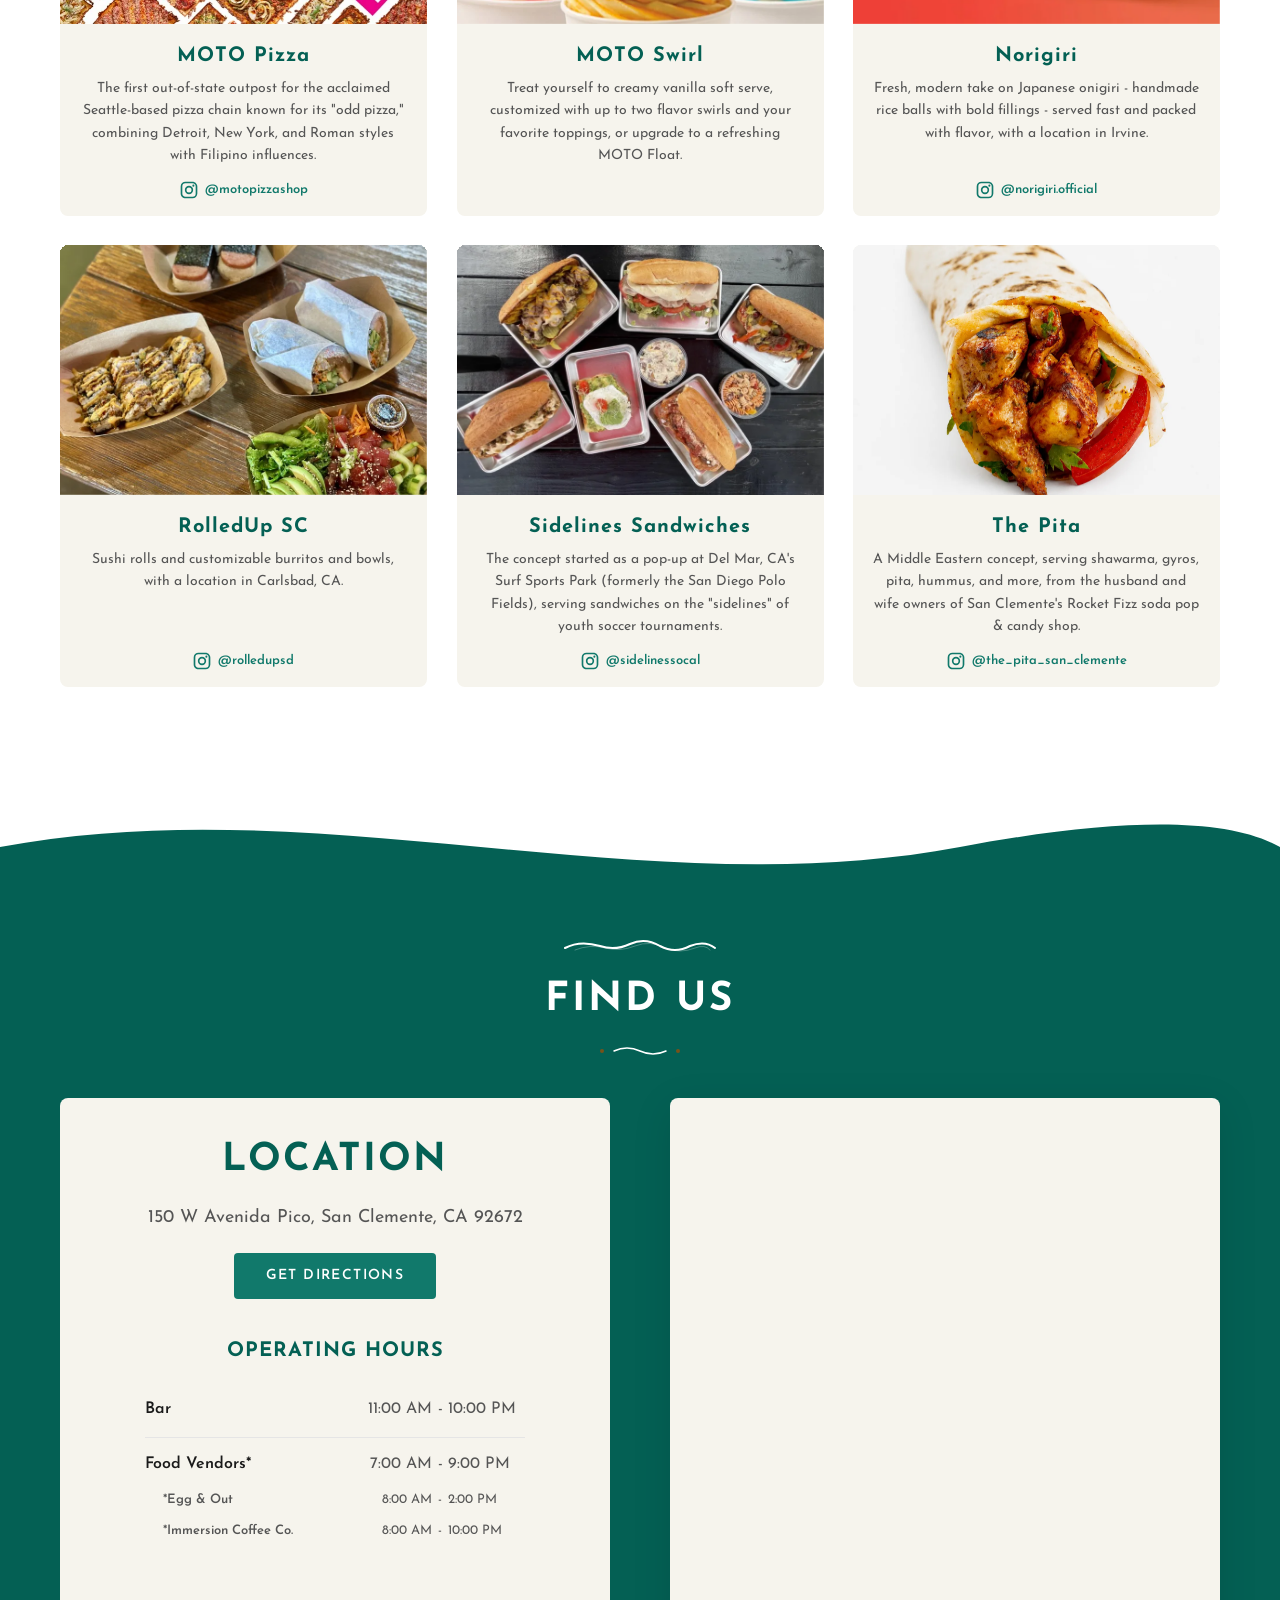
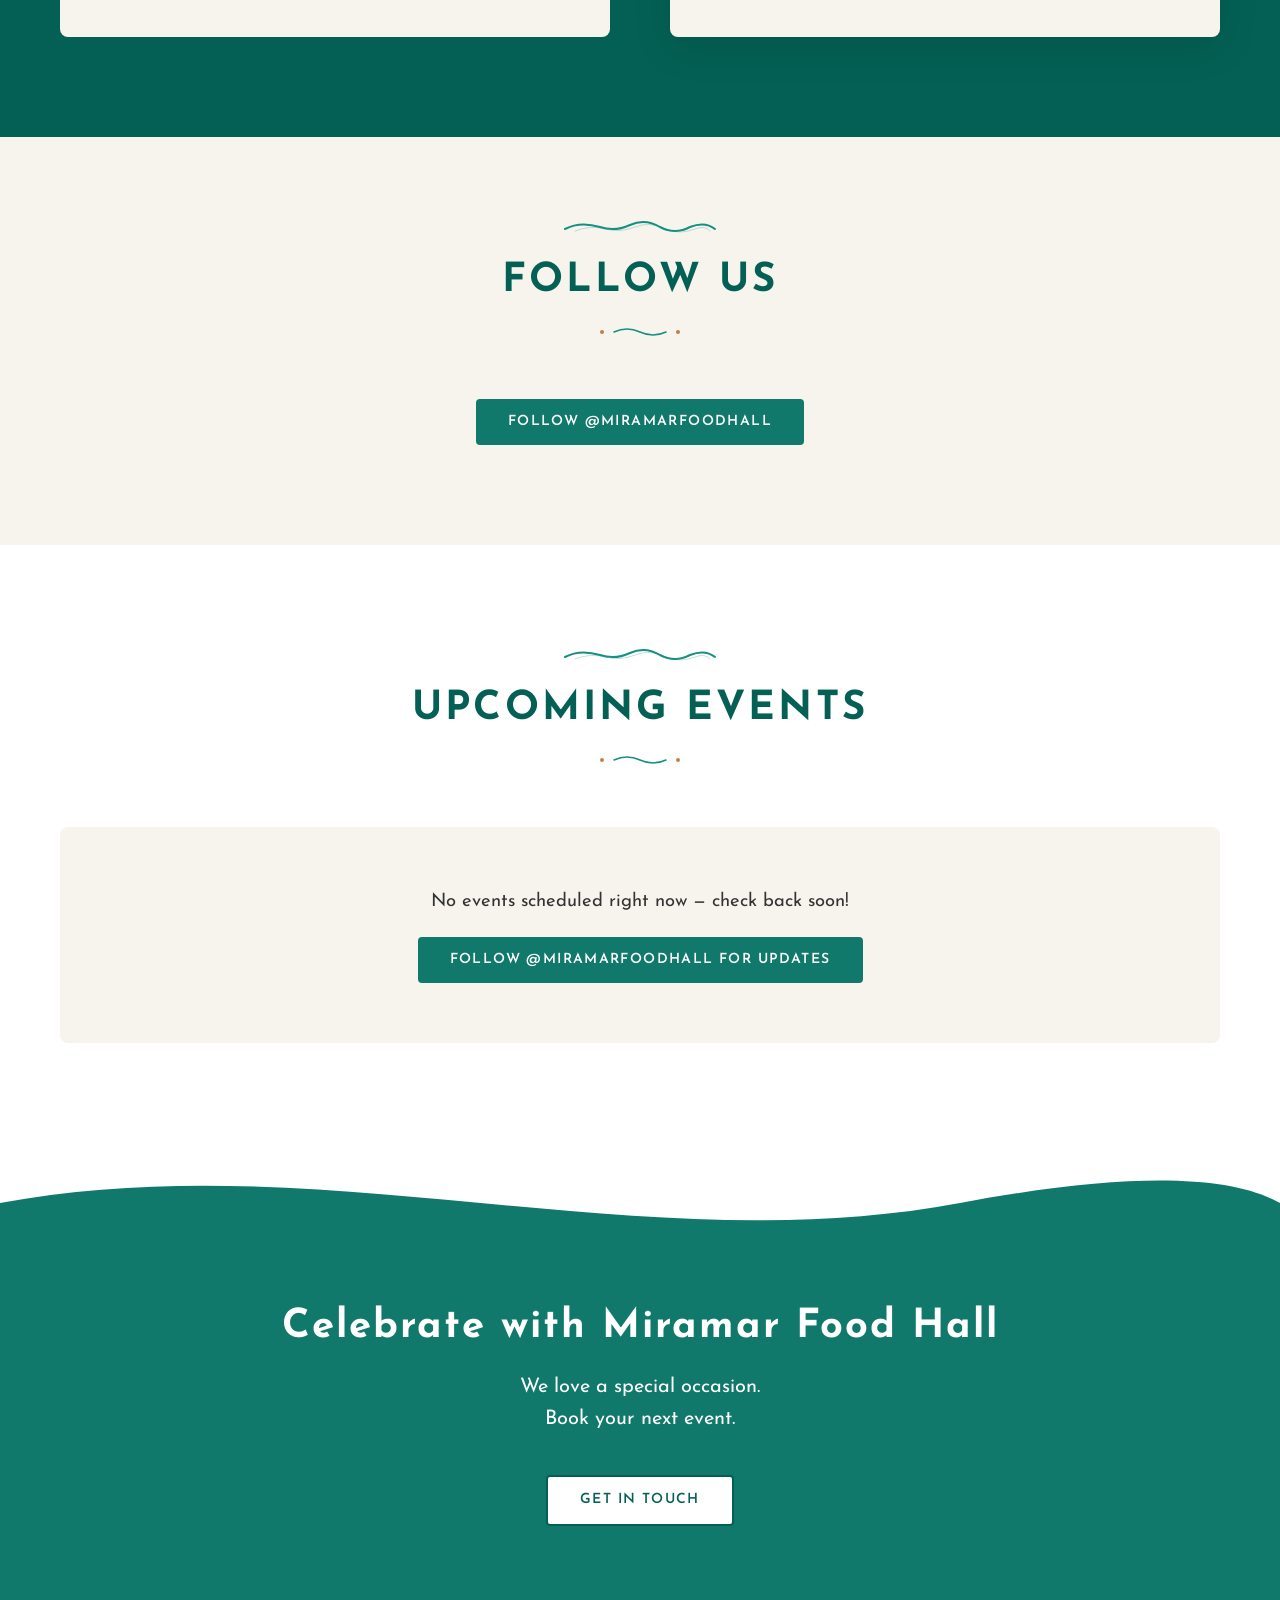
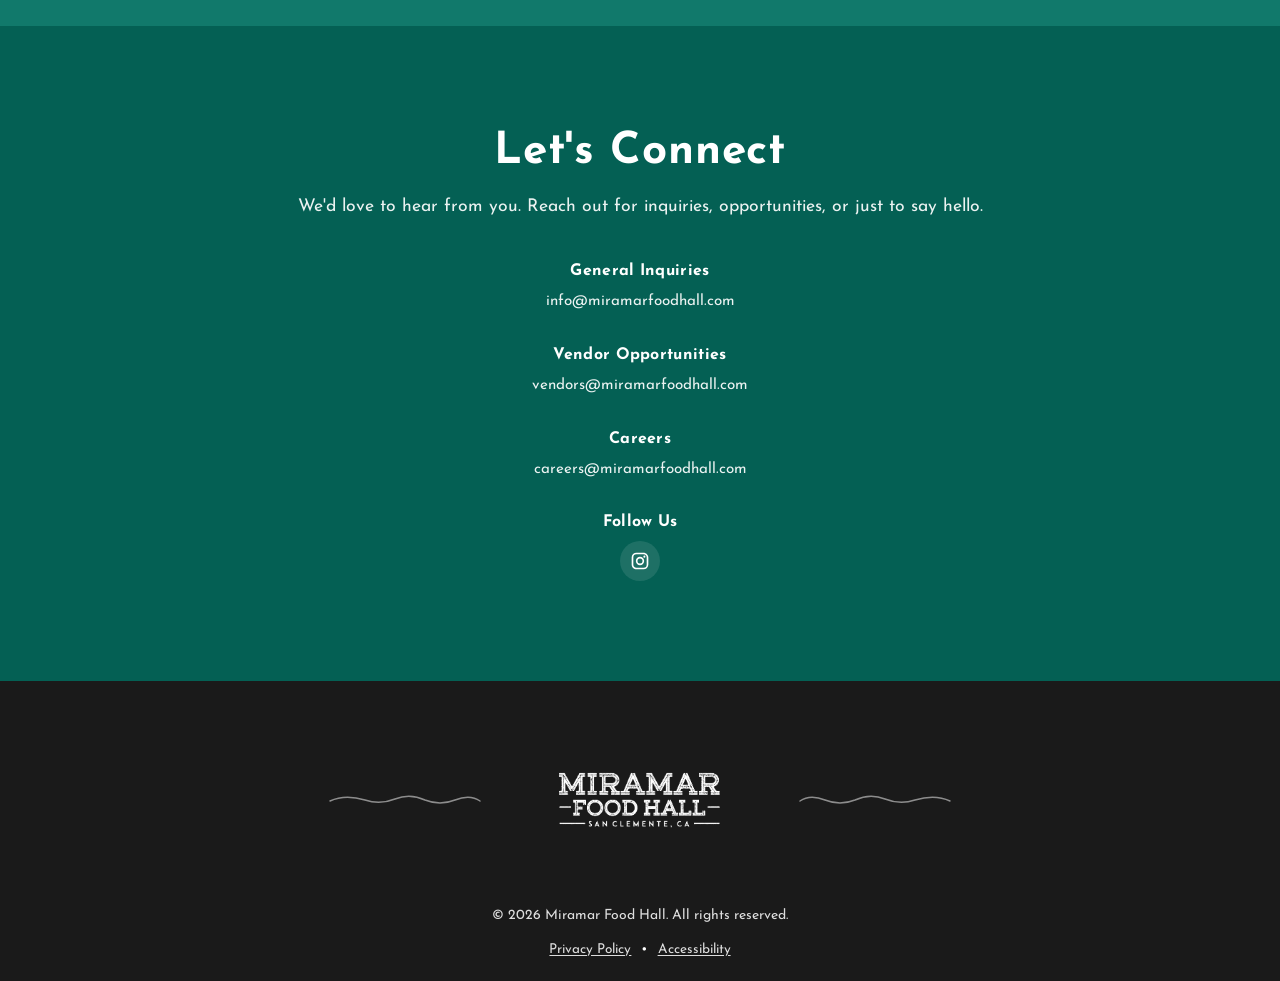
==== commit f329d7d4: "🙈 Hide General Inquiries phone number - Comment out the (951) 970-6693 tel: line in the Contact sect" ====
--- a/website/index.html
+++ b/website/index.html
@@ -638,7 +638,10 @@
                         <div class="contact-item">
                             <h3>General Inquiries</h3>
                             <p><a href="mailto:info@miramarfoodhall.com">info@miramarfoodhall.com</a></p>
+                            <!-- Phone hidden per request — restore by uncommenting:
                             <p><a href="tel:+19519706693">(951) 970-6693</a></p>
+                            -->
+
                         </div>
                         <div class="contact-item">
                             <h3>Vendor Opportunities</h3>
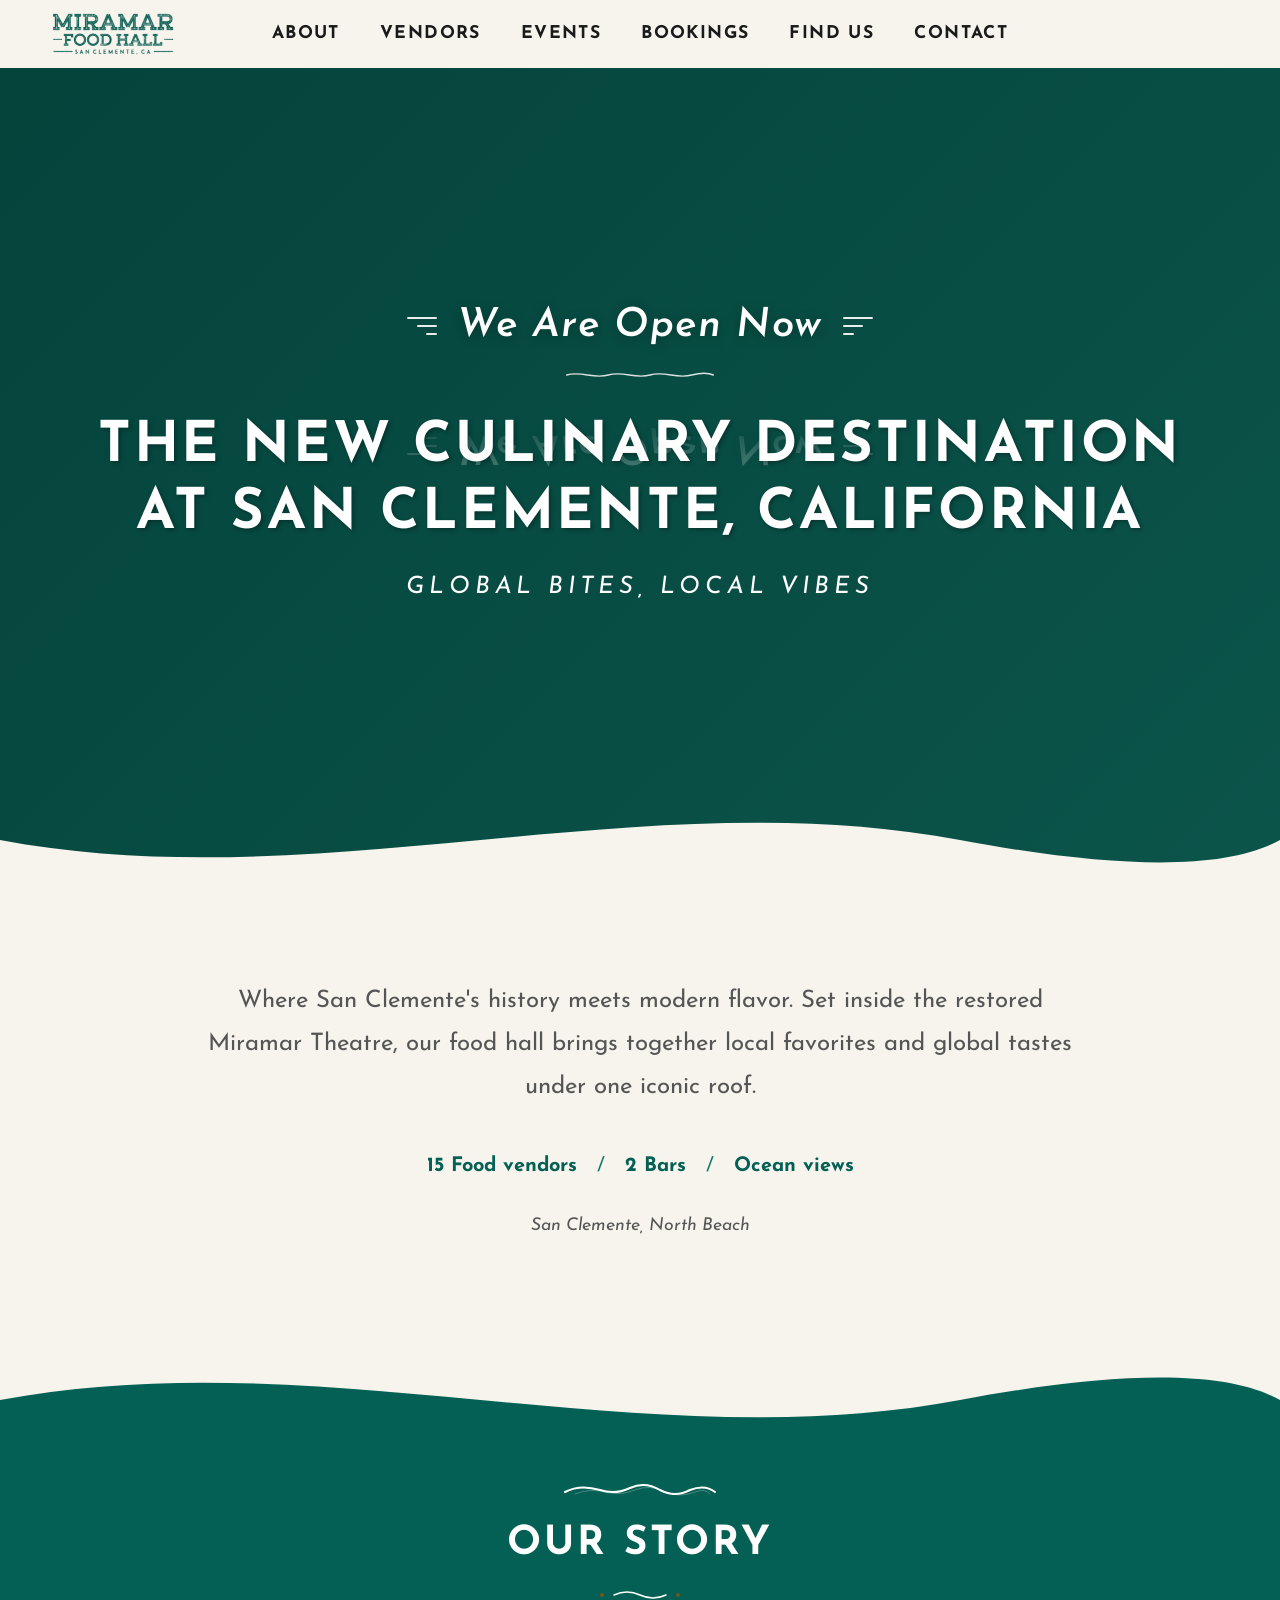
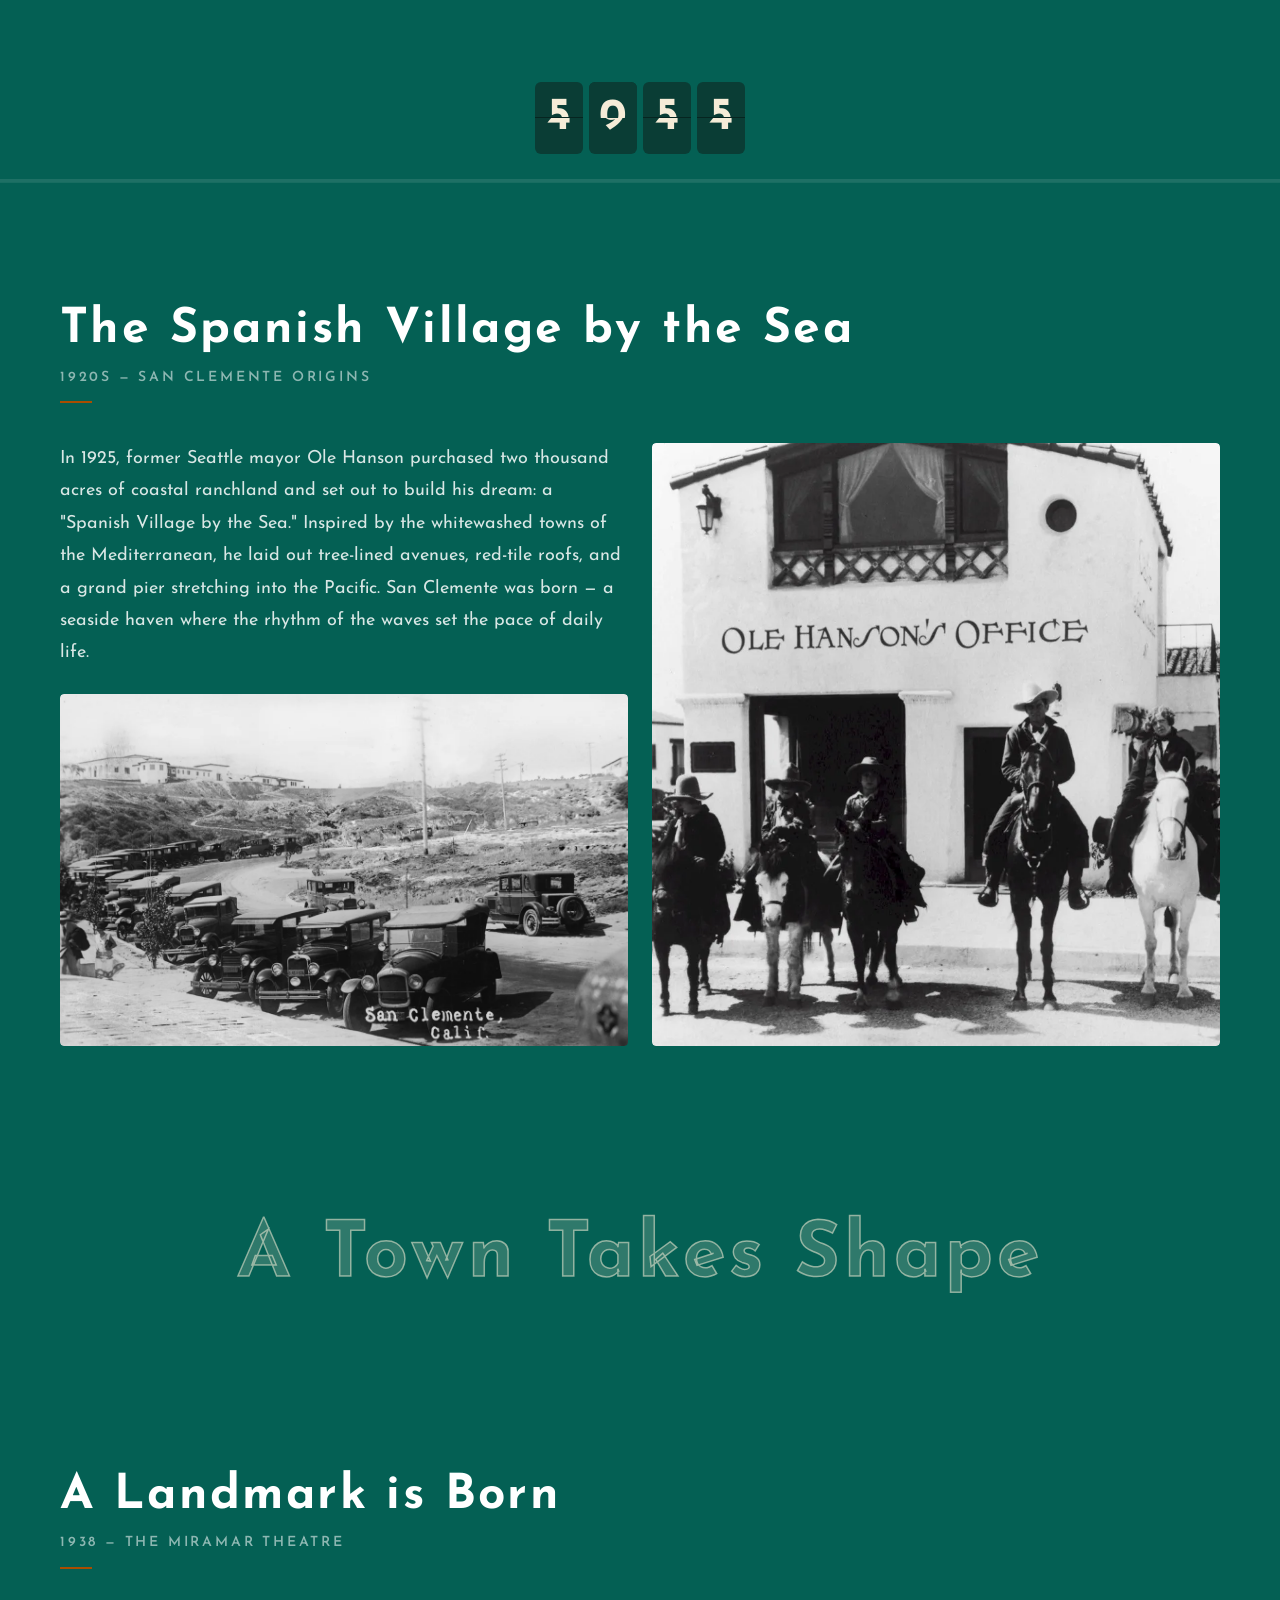
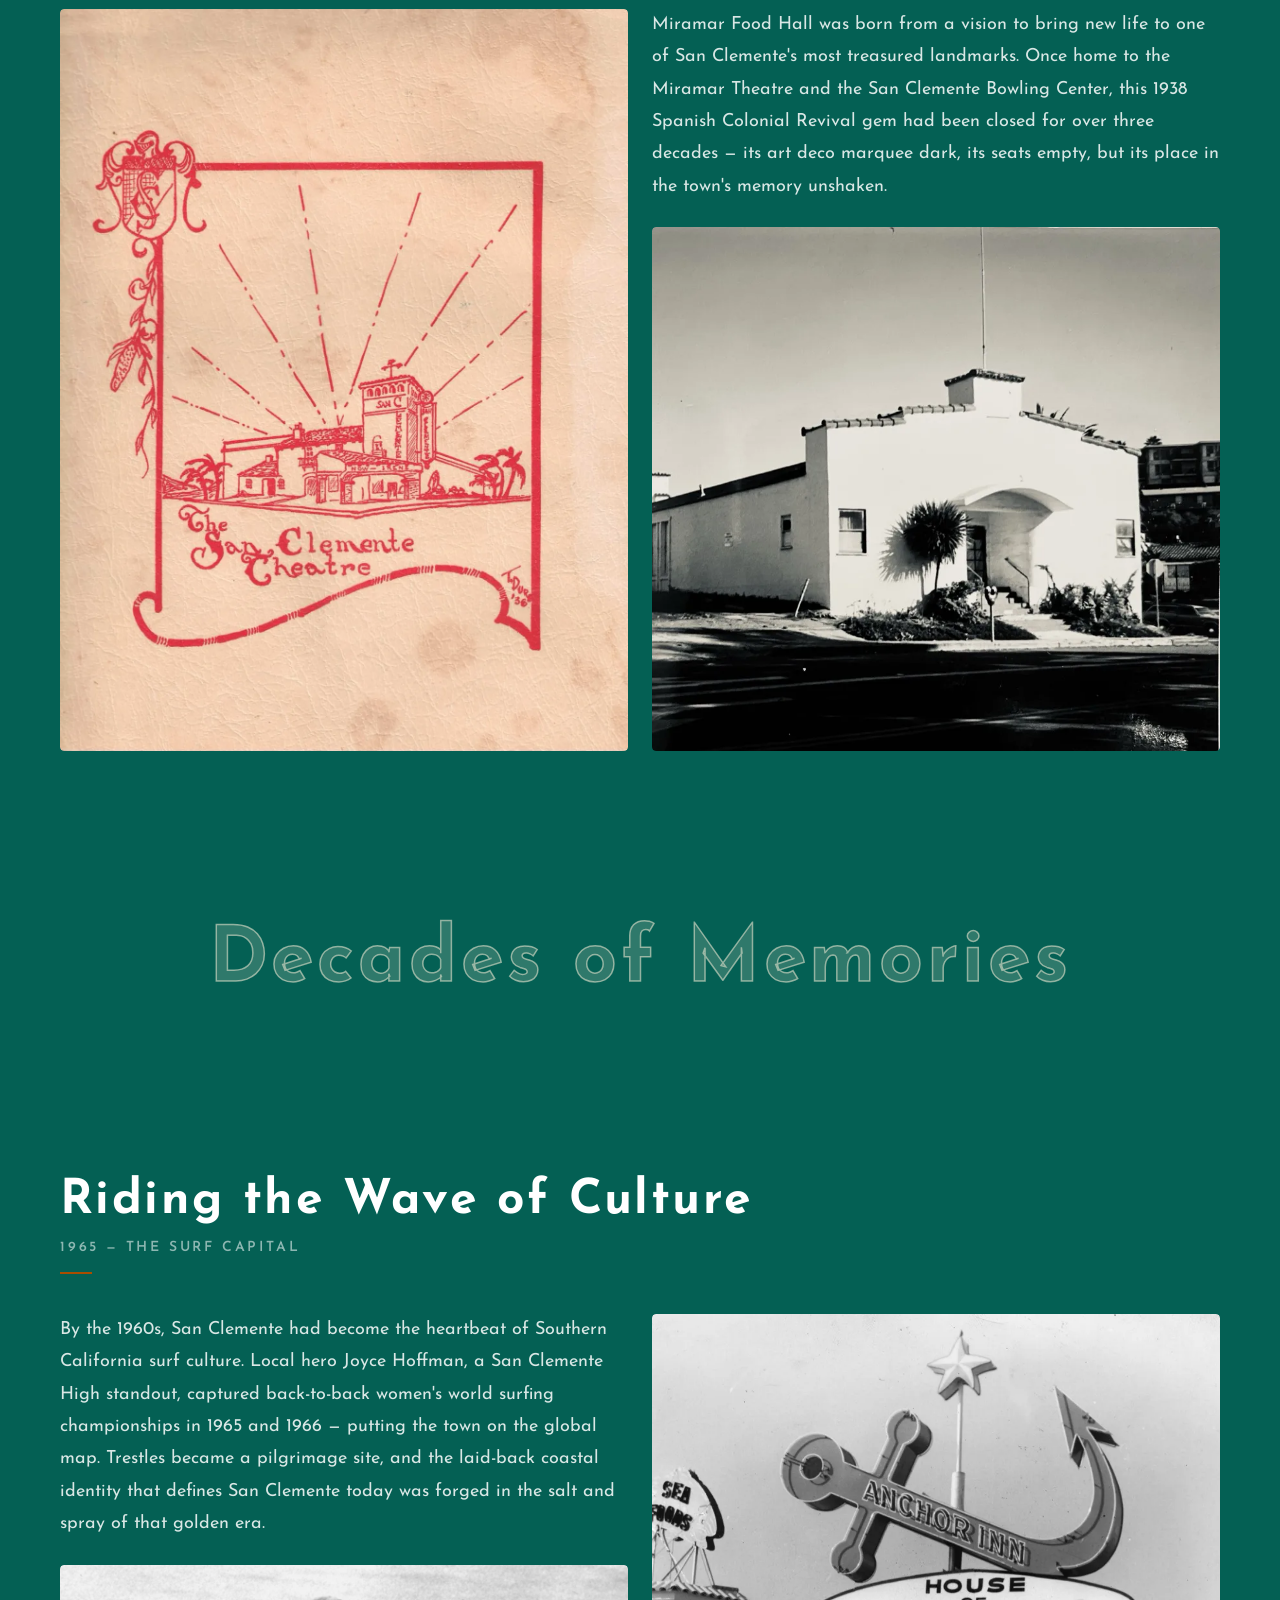
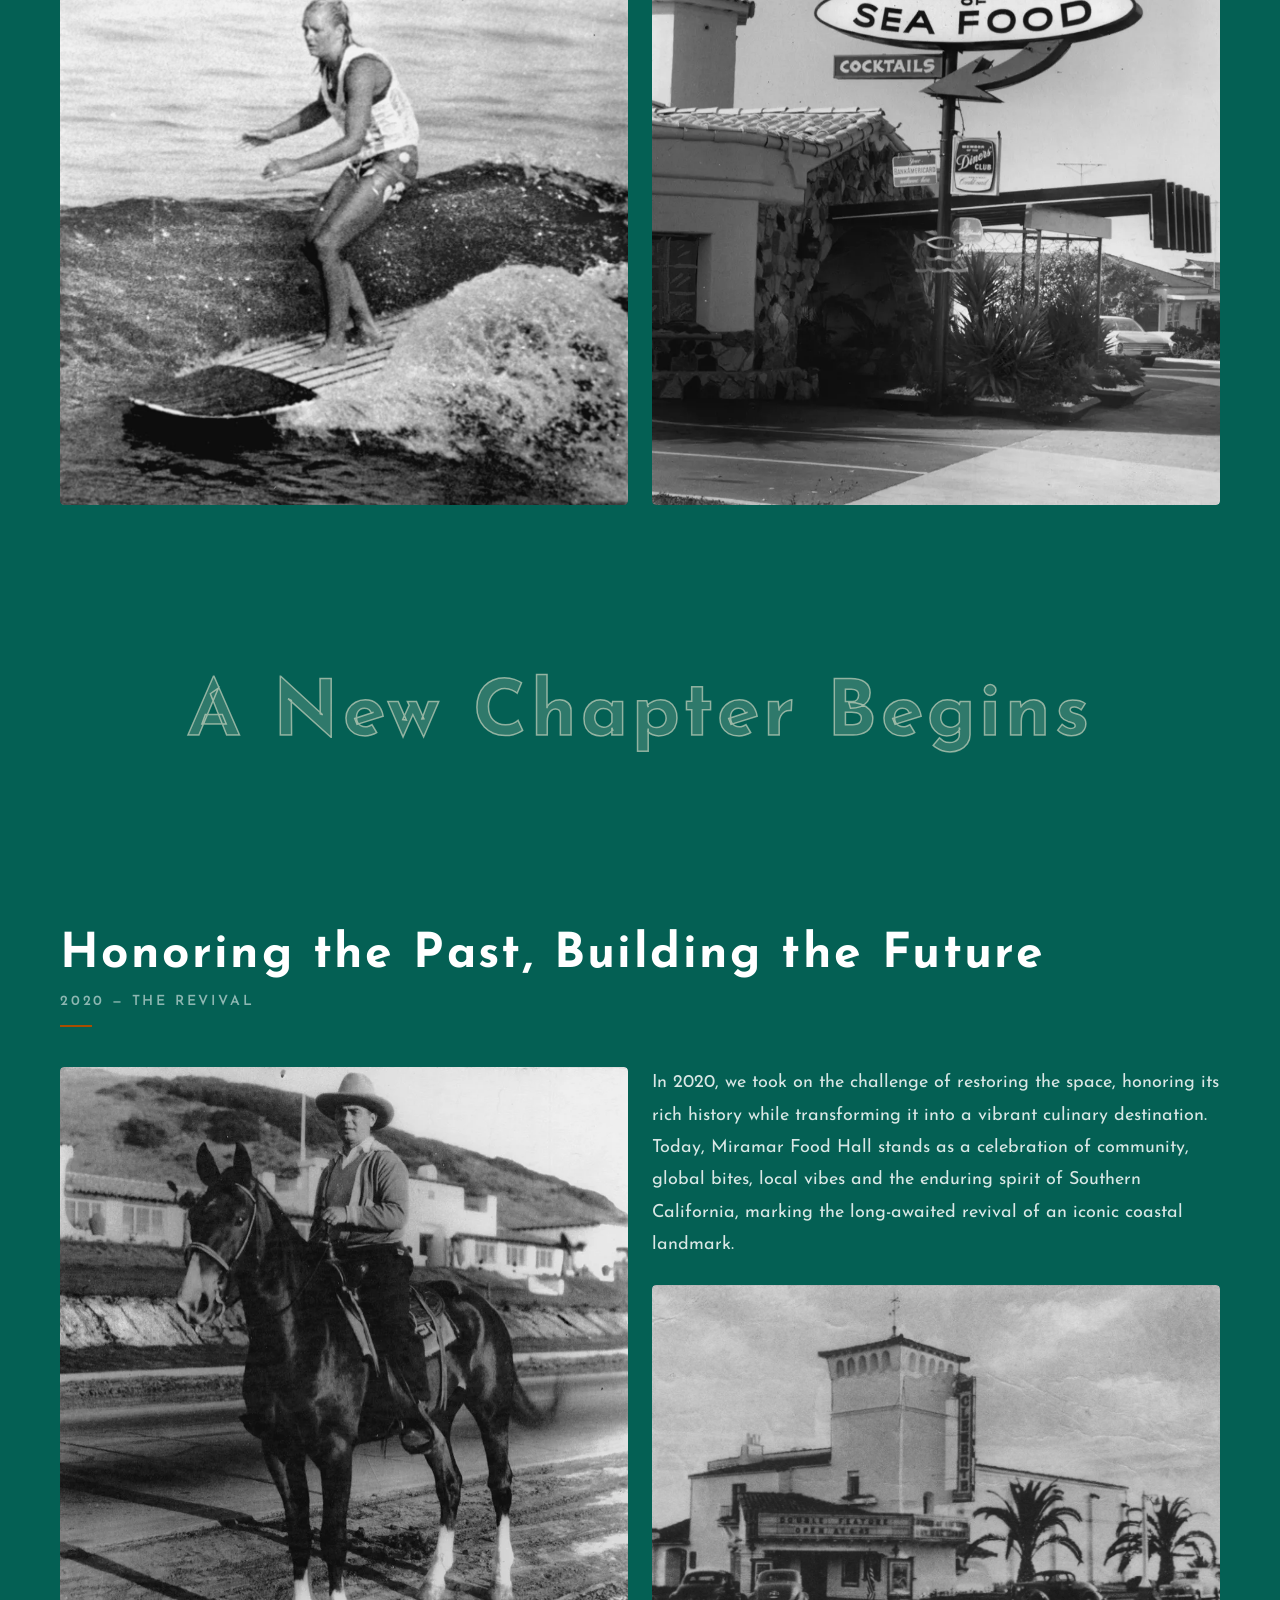
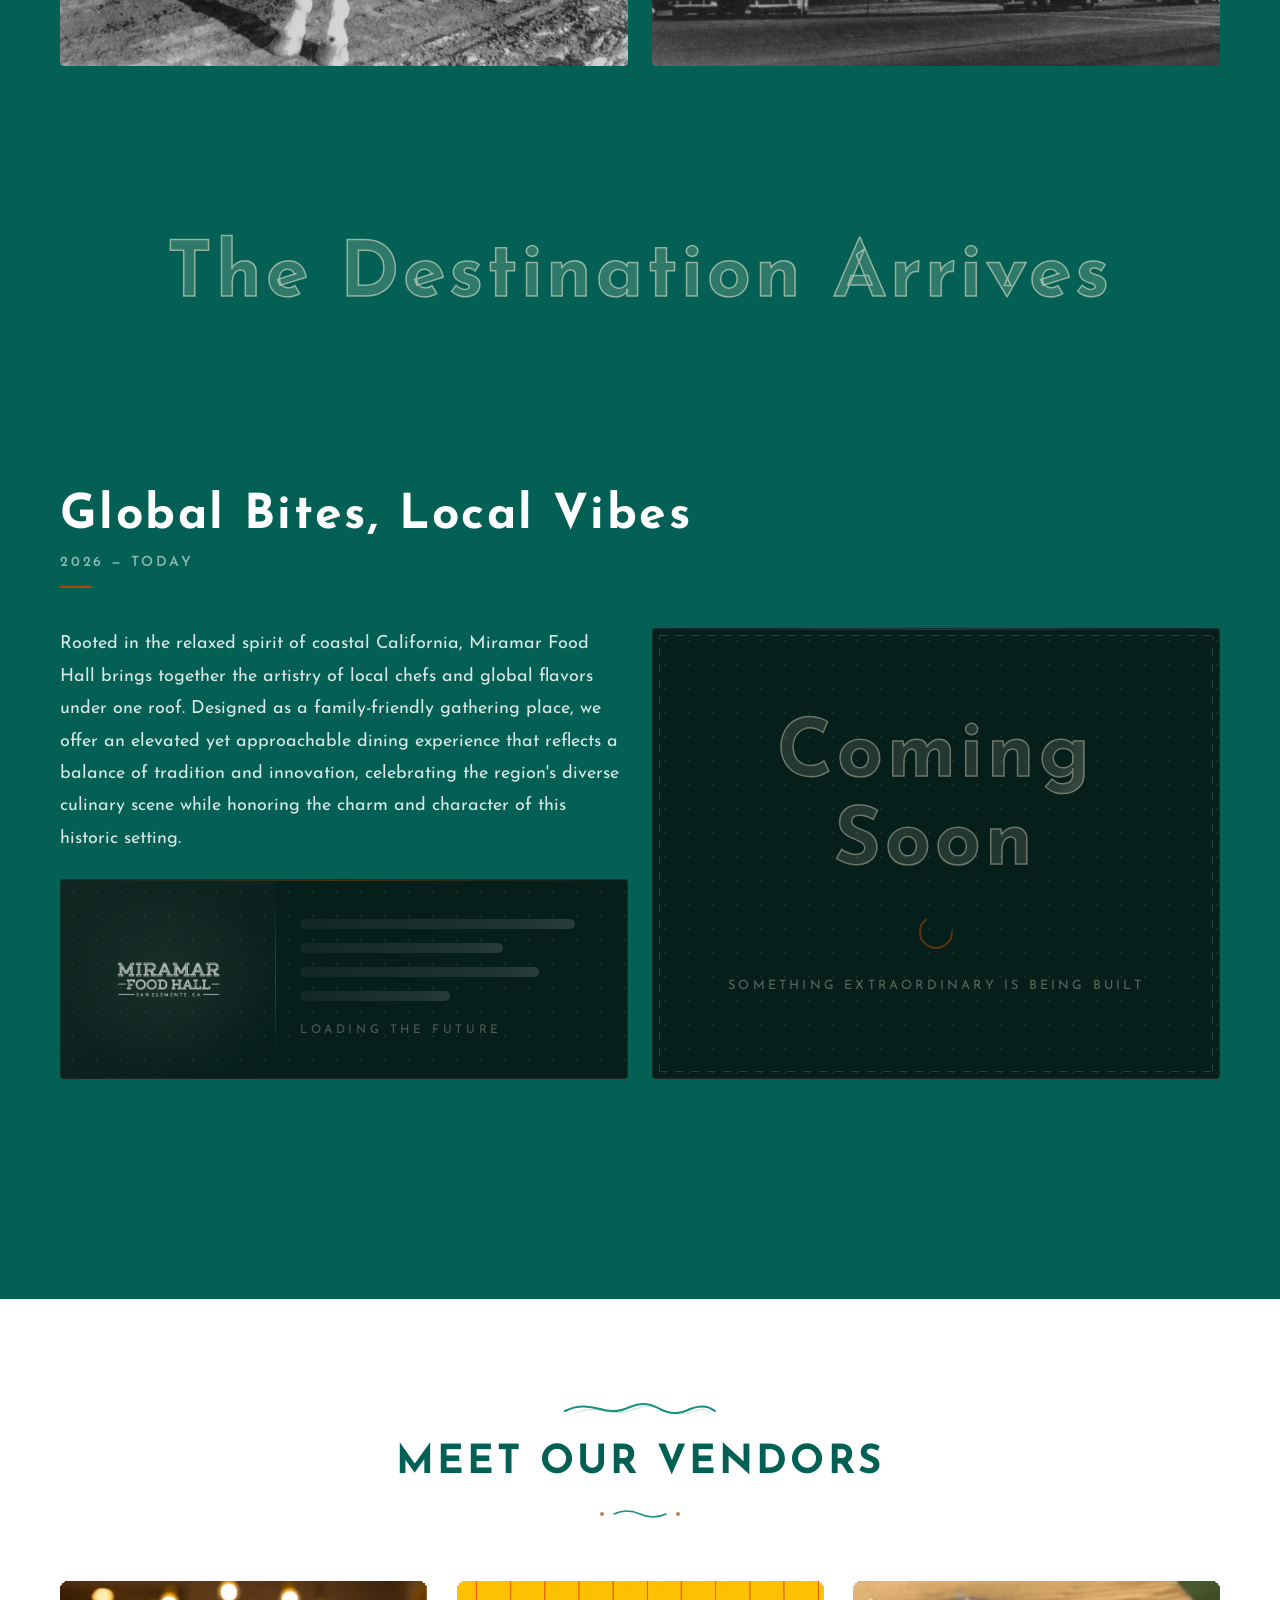
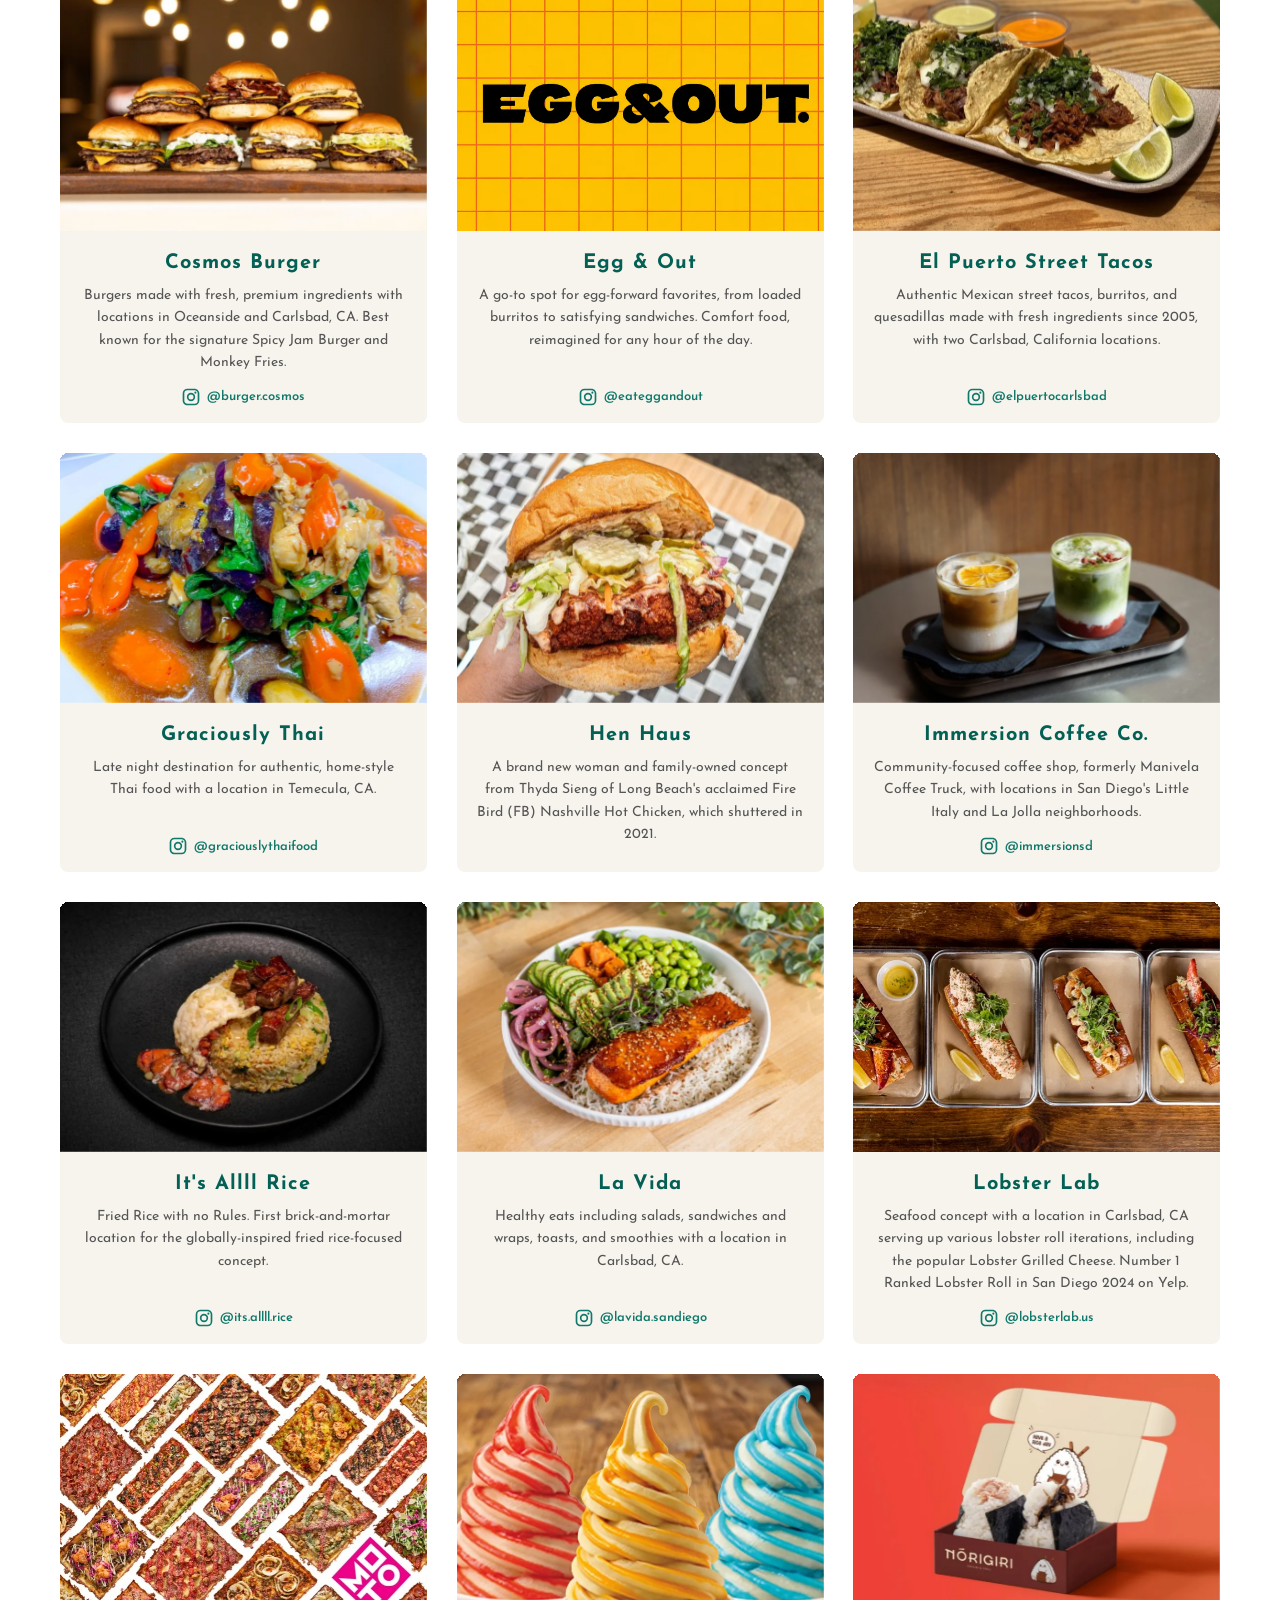
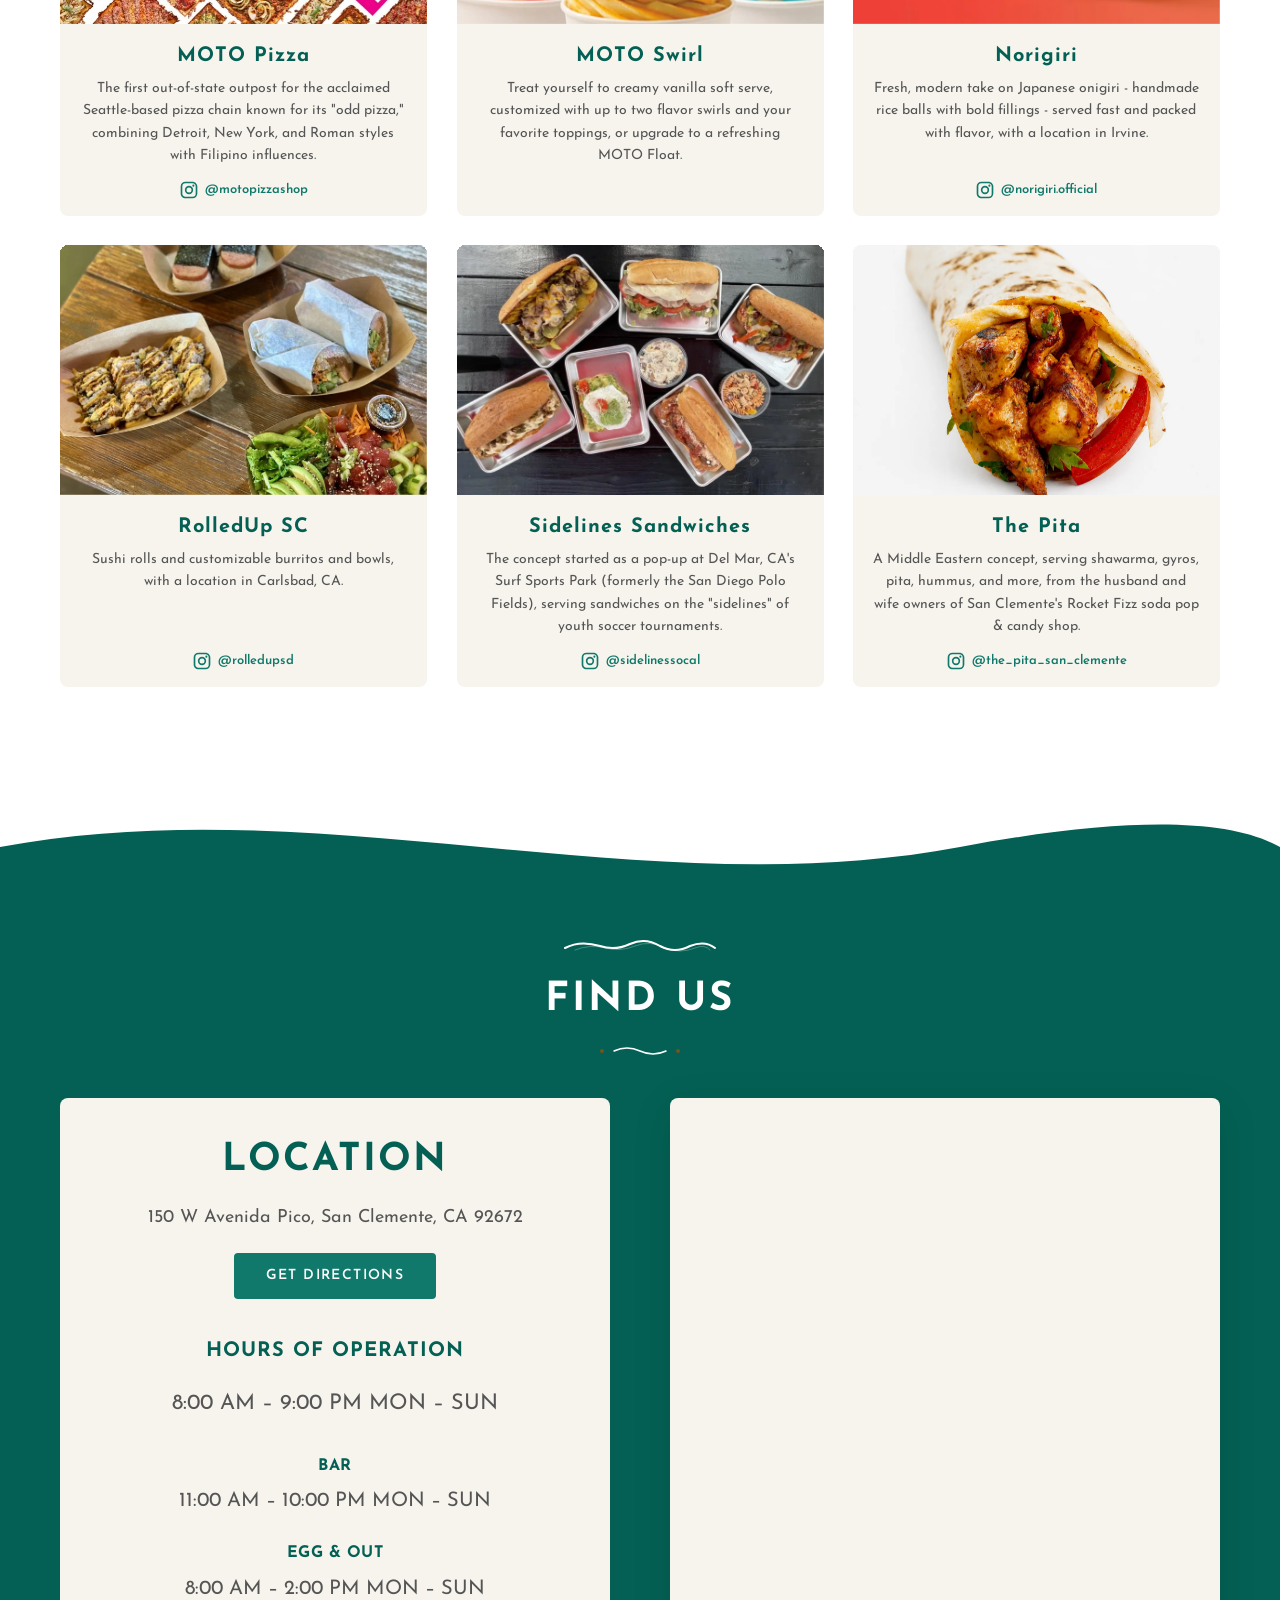
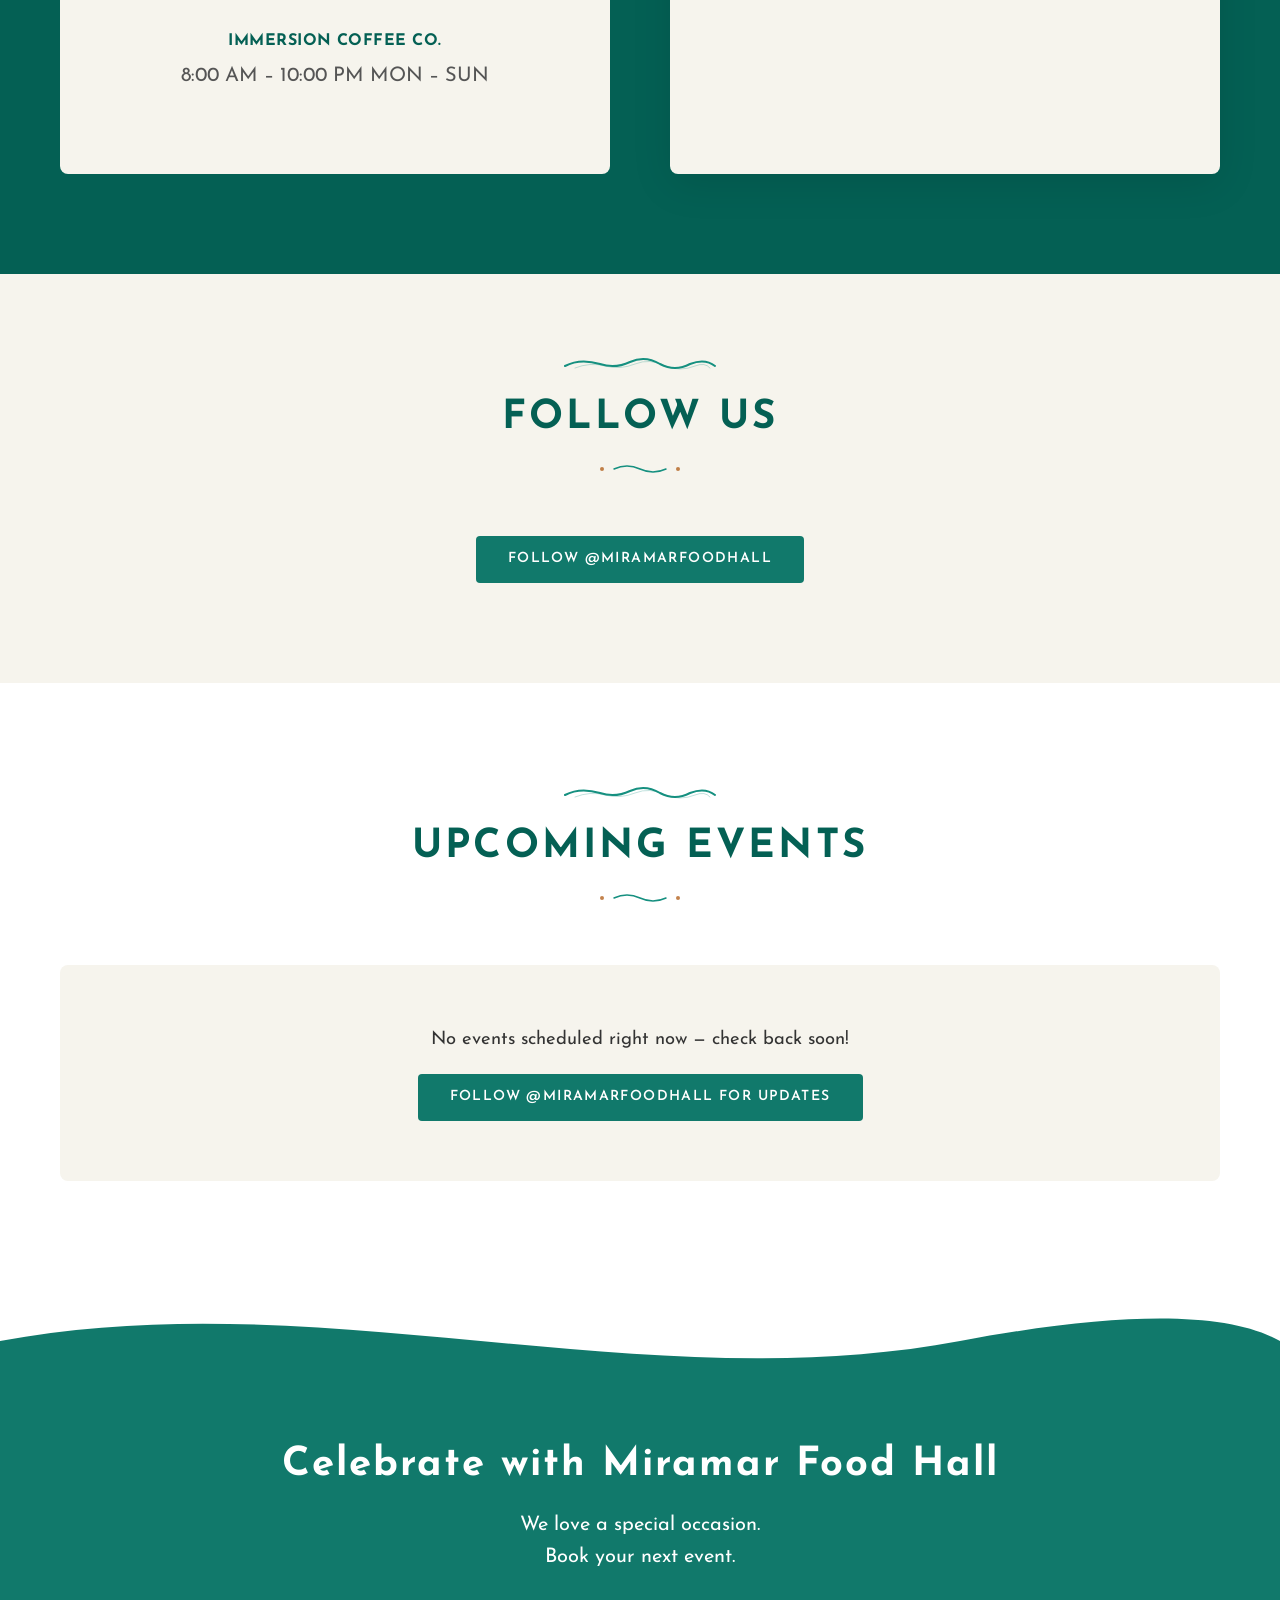
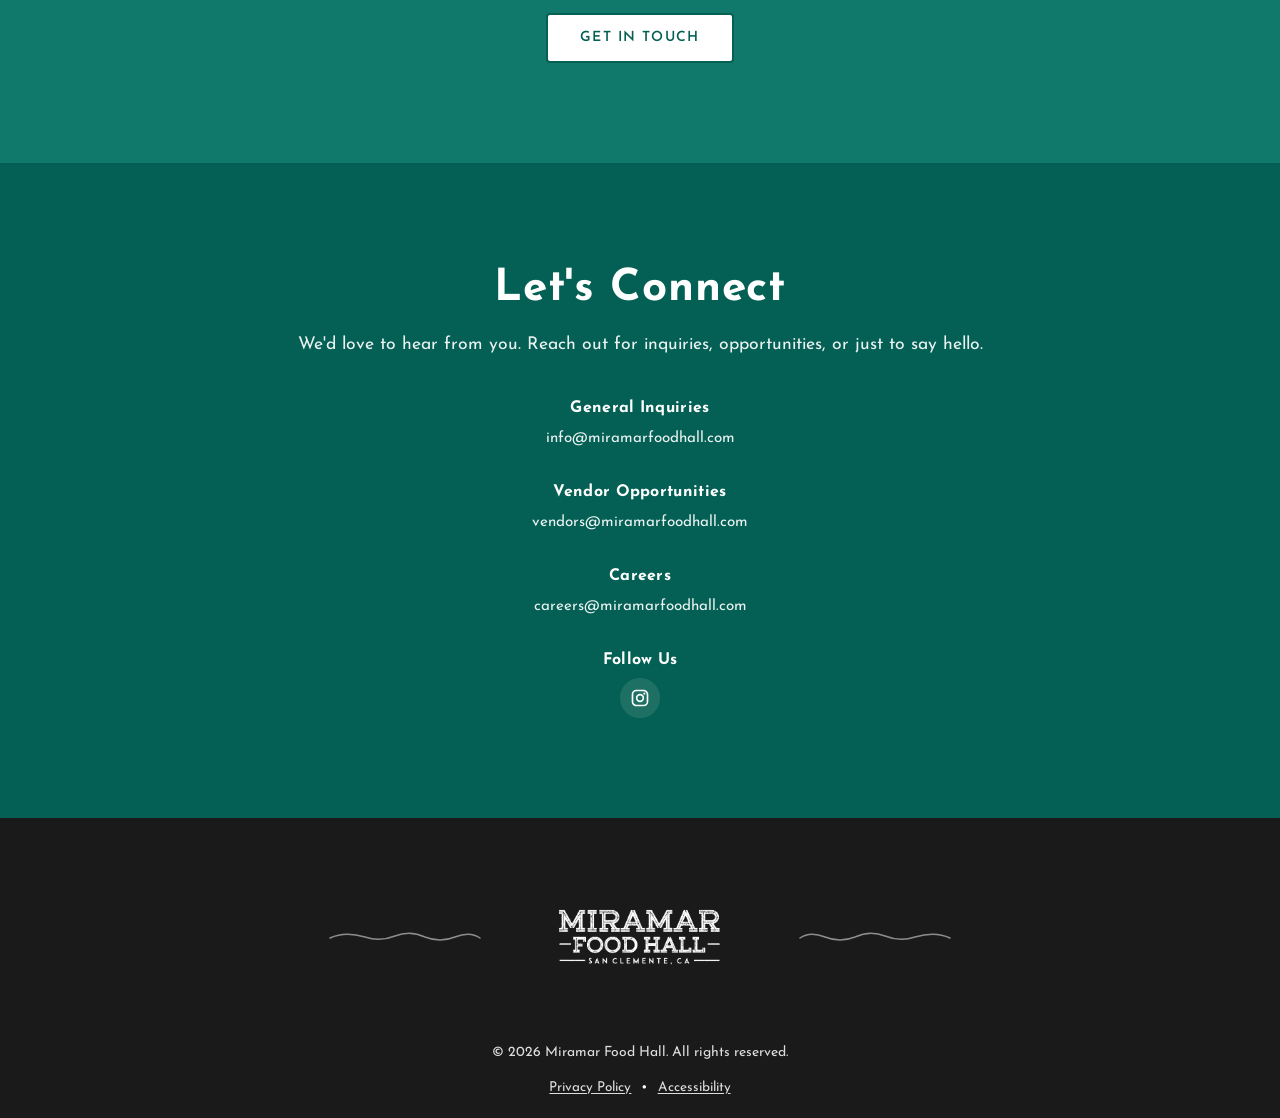
==== commit 5cfec161: "🕐 Restructure hours section to poster layout - Rework OPERATING HOURS → HOURS OF OPERATION as center" ====
--- a/website/index.html
+++ b/website/index.html
@@ -539,25 +539,22 @@
                     <h3>LOCATION</h3>
                     <address>150 W Avenida Pico, San Clemente, CA 92672</address>
                     <a href="https://maps.google.com/?q=150+W+Avenida+Pico,+San+Clemente,+CA+92672" target="_blank" rel="noopener noreferrer" class="btn btn-primary">Get Directions</a>
-                    <h3>OPERATING HOURS</h3>
-                    <div class="hours-list">
-                        <div class="hours-item">
+                    <h3>HOURS OF OPERATION</h3>
+                    <div class="hours-list hours-list--stacked">
+                        <div class="hours-block hours-block--general">
+                            <span class="hours-time">8:00 AM &ndash; 9:00 PM MON &ndash; SUN</span>
+                        </div>
+                        <div class="hours-block">
                             <span class="hours-label">Bar</span>
-                            <span class="hours-time"><span class="t-open">11:00 AM</span><span class="t-sep">-</span><span class="t-close">10:00 PM</span></span>
-                        </div>
-                        <div class="hours-item hours-item--has-sub">
-                            <span class="hours-label">Food Vendors*</span>
-                            <span class="hours-time"><span class="t-open">7:00 AM</span><span class="t-sep">-</span><span class="t-close">9:00 PM</span></span>
-                        </div>
-                        <div class="hours-exceptions">
-                            <div class="hours-exception">
-                                <span class="hours-exception-label">*Egg &amp; Out</span>
-                                <span class="hours-exception-time"><span class="t-open">8:00 AM</span><span class="t-sep">-</span><span class="t-close">2:00 PM</span></span>
-                            </div>
-                            <div class="hours-exception">
-                                <span class="hours-exception-label">*Immersion Coffee Co.</span>
-                                <span class="hours-exception-time"><span class="t-open">8:00 AM</span><span class="t-sep">-</span><span class="t-close">10:00 PM</span></span>
-                            </div>
+                            <span class="hours-time">11:00 AM &ndash; 10:00 PM MON &ndash; SUN</span>
+                        </div>
+                        <div class="hours-block">
+                            <span class="hours-label">Egg &amp; Out</span>
+                            <span class="hours-time">8:00 AM &ndash; 2:00 PM MON &ndash; SUN</span>
+                        </div>
+                        <div class="hours-block">
+                            <span class="hours-label">Immersion Coffee Co.</span>
+                            <span class="hours-time">8:00 AM &ndash; 10:00 PM MON &ndash; SUN</span>
                         </div>
                     </div>
                 </div>
--- a/website/css/styles.css
+++ b/website/css/styles.css
@@ -735,6 +735,44 @@
 
 .hours-list {
     margin-bottom: 30px;
+}
+
+/* Poster-style stacked hours: centered blocks, teal label above the time.
+   Overrides the left-aligned two-column .hours-item layout below. */
+.location-info .hours-list--stacked {
+    text-align: center;
+    max-width: 420px;
+}
+
+.hours-block {
+    padding: 12px 0;
+}
+
+.hours-block .hours-label {
+    display: block;
+    font-weight: 700;
+    text-transform: uppercase;
+    letter-spacing: 0.03em;
+    color: var(--color-dark-teal);
+    margin-bottom: 6px;
+}
+
+.hours-block .hours-time {
+    display: block;
+    font-size: 1.25rem;
+    color: var(--color-gray);
+    white-space: normal;
+    text-align: center;
+}
+
+/* Top general line — no label, a touch larger, extra breathing room below. */
+.hours-block--general {
+    padding-top: 4px;
+    margin-bottom: 8px;
+}
+
+.hours-block--general .hours-time {
+    font-size: 1.35rem;
 }
 
 .hours-item {
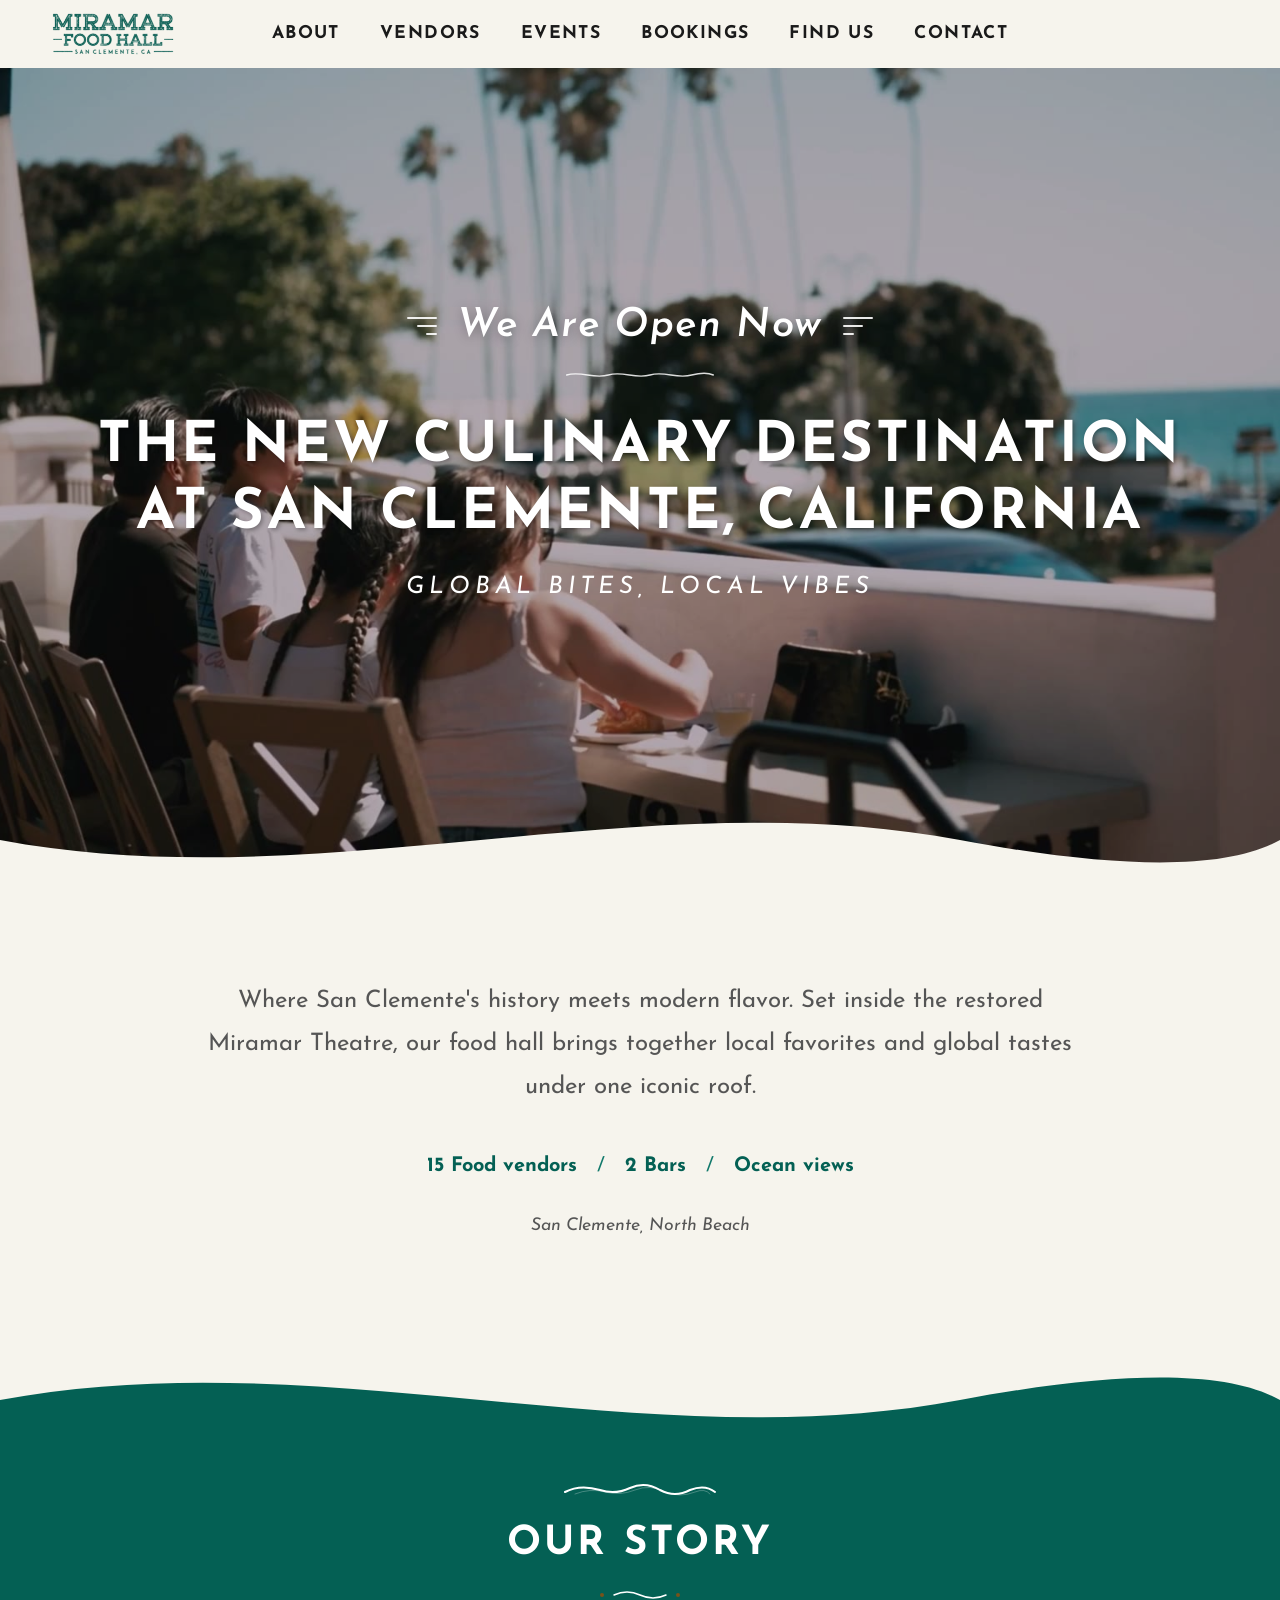
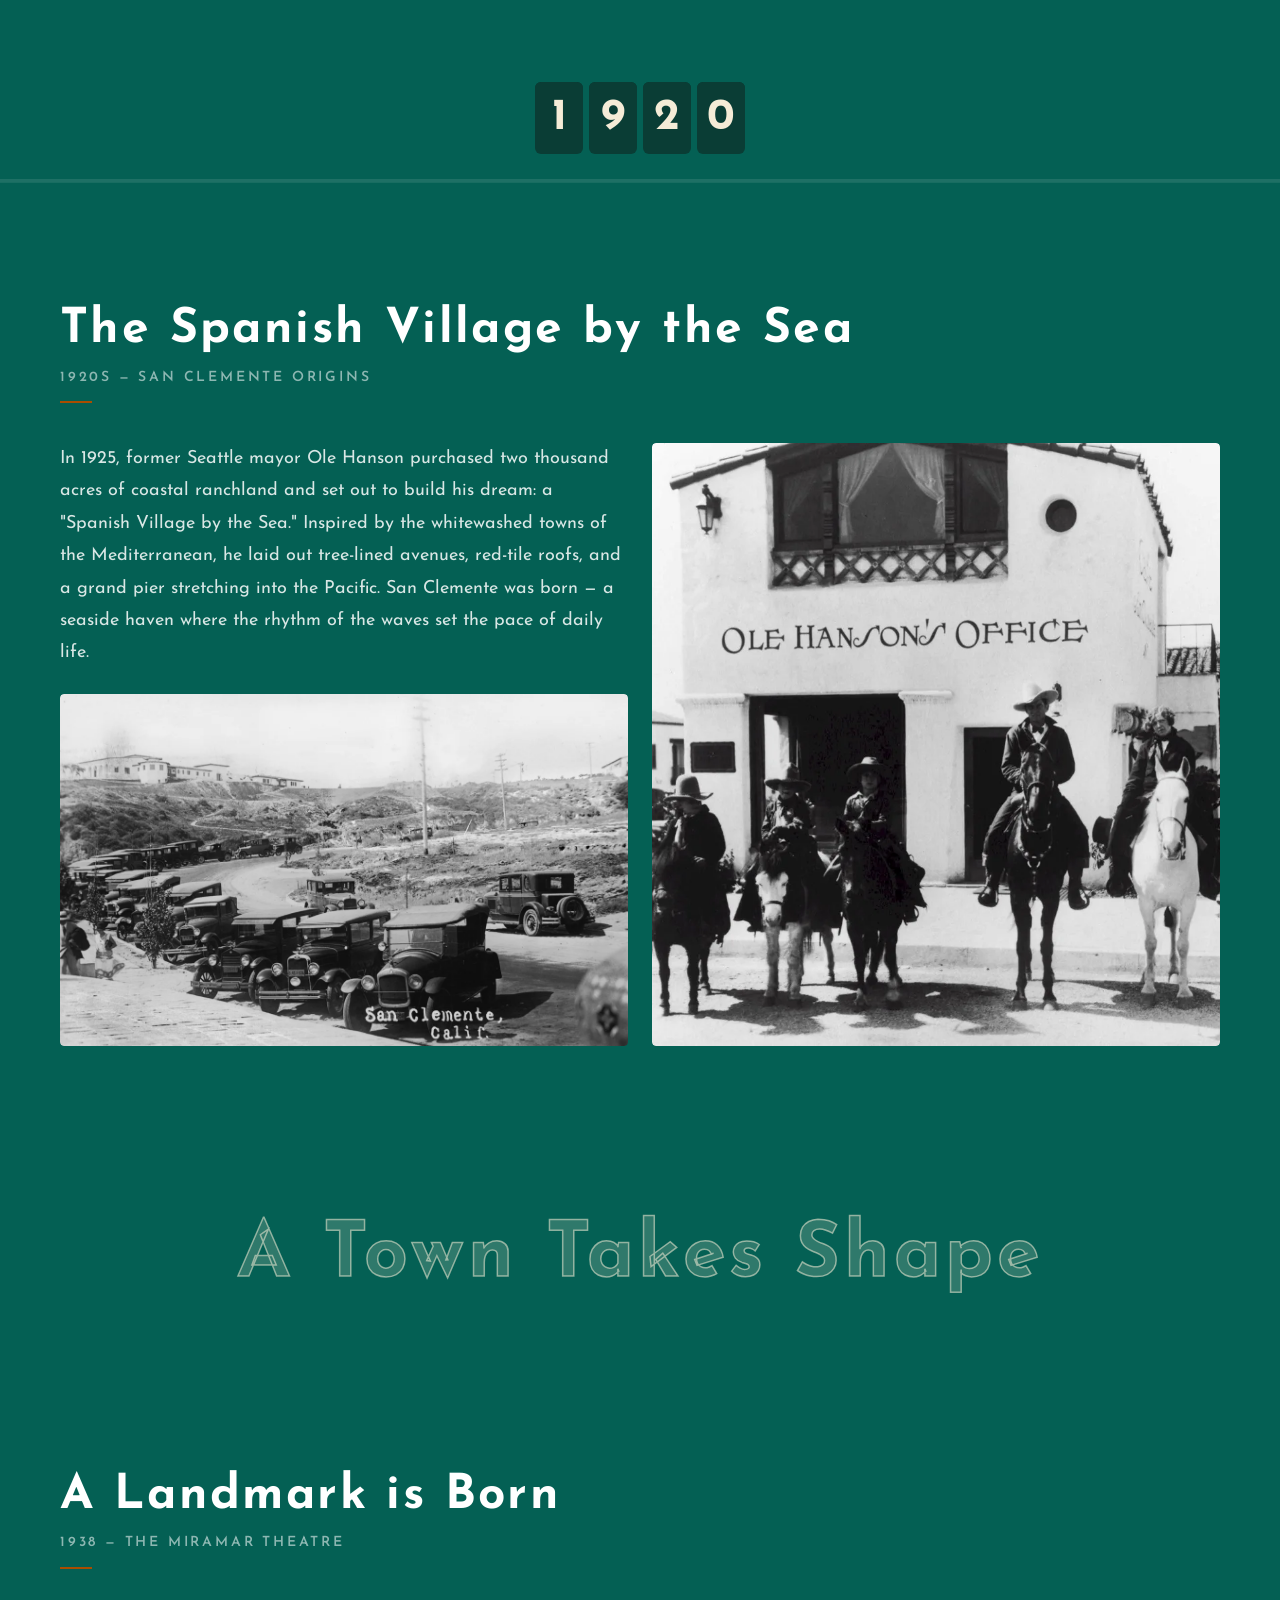
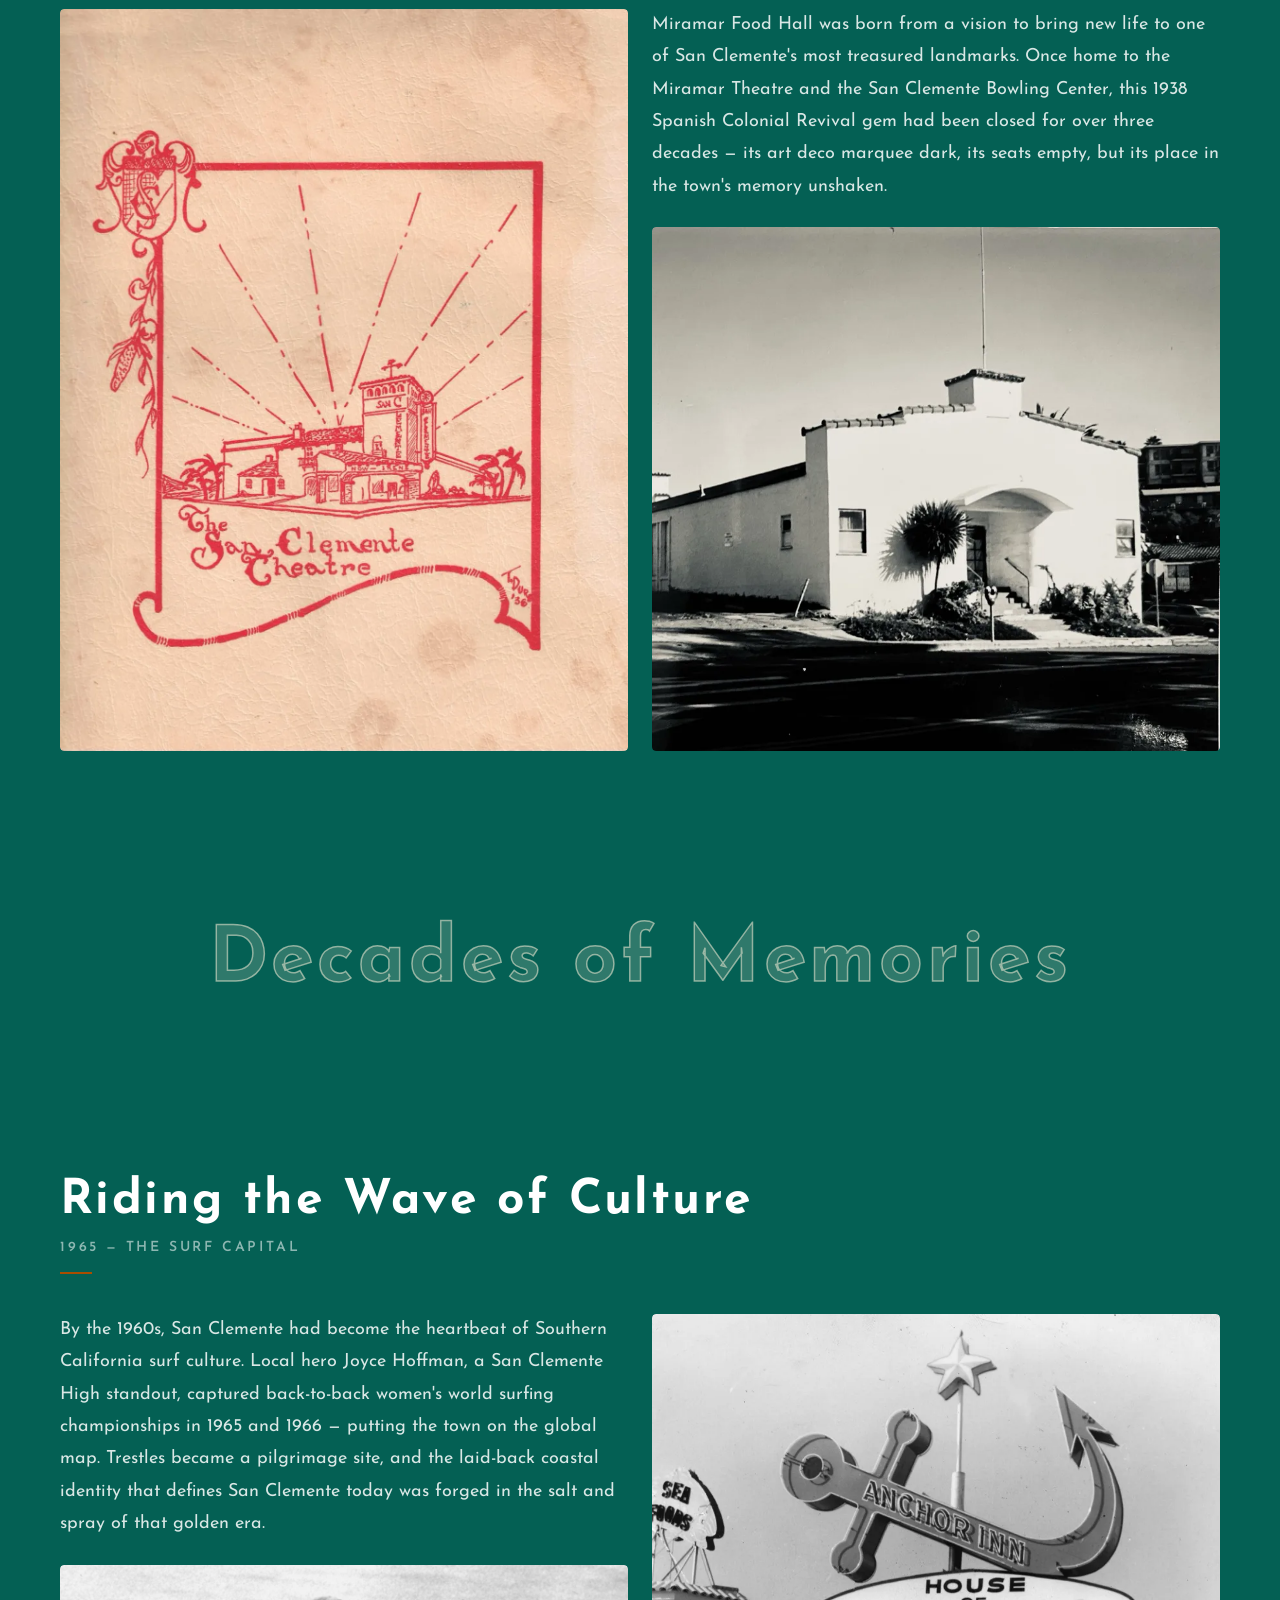
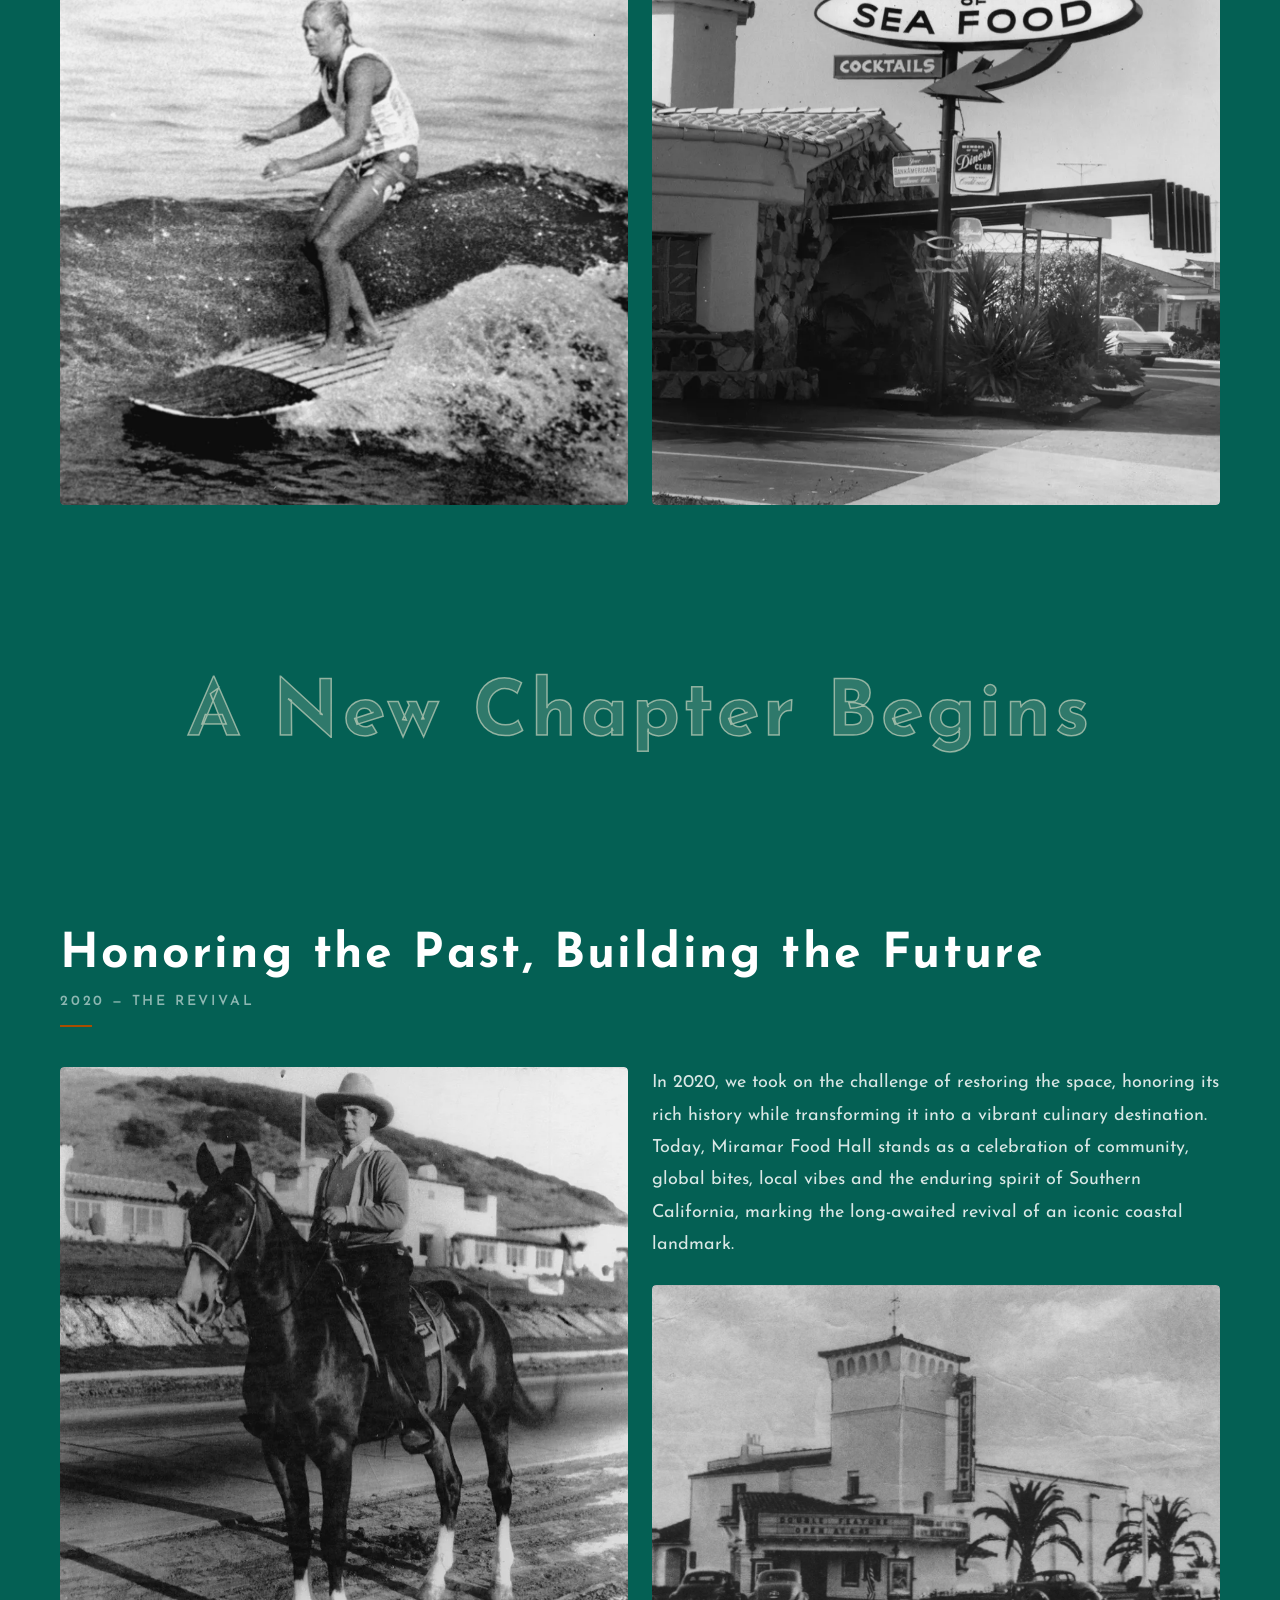
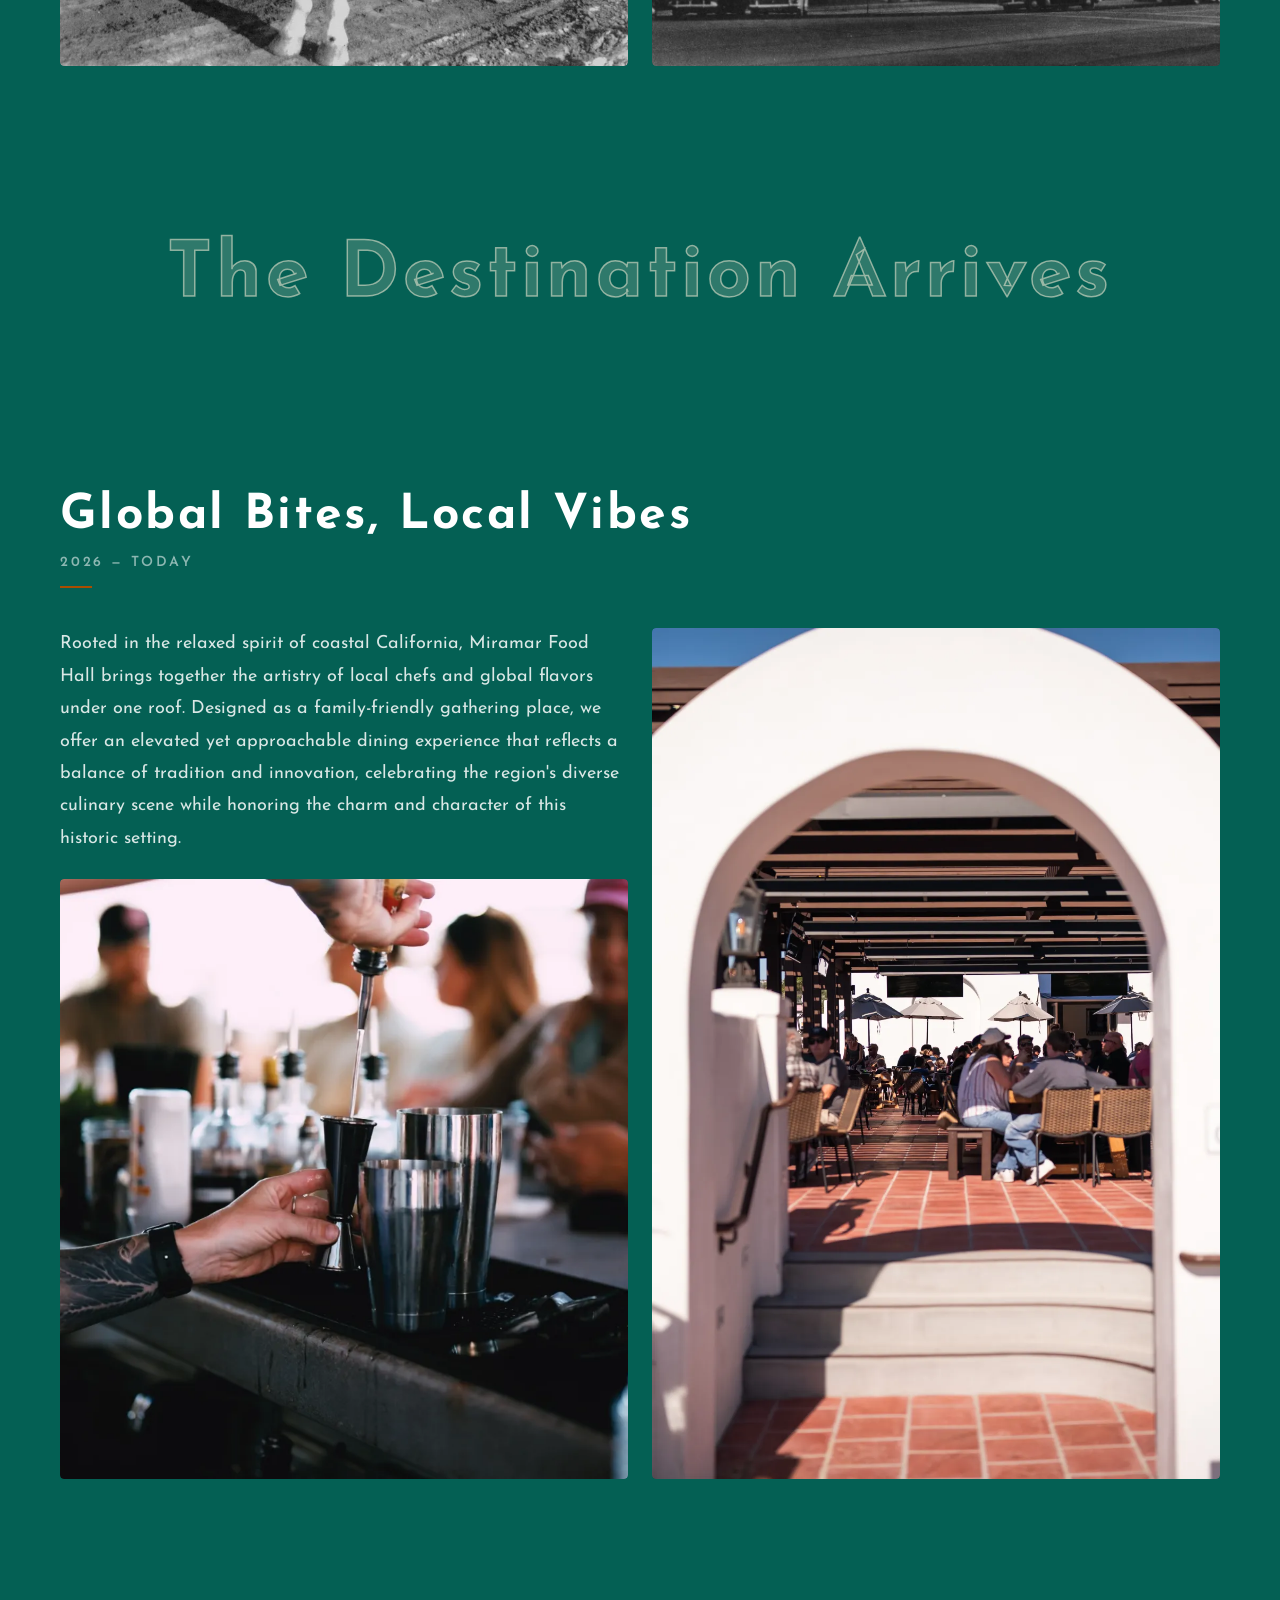
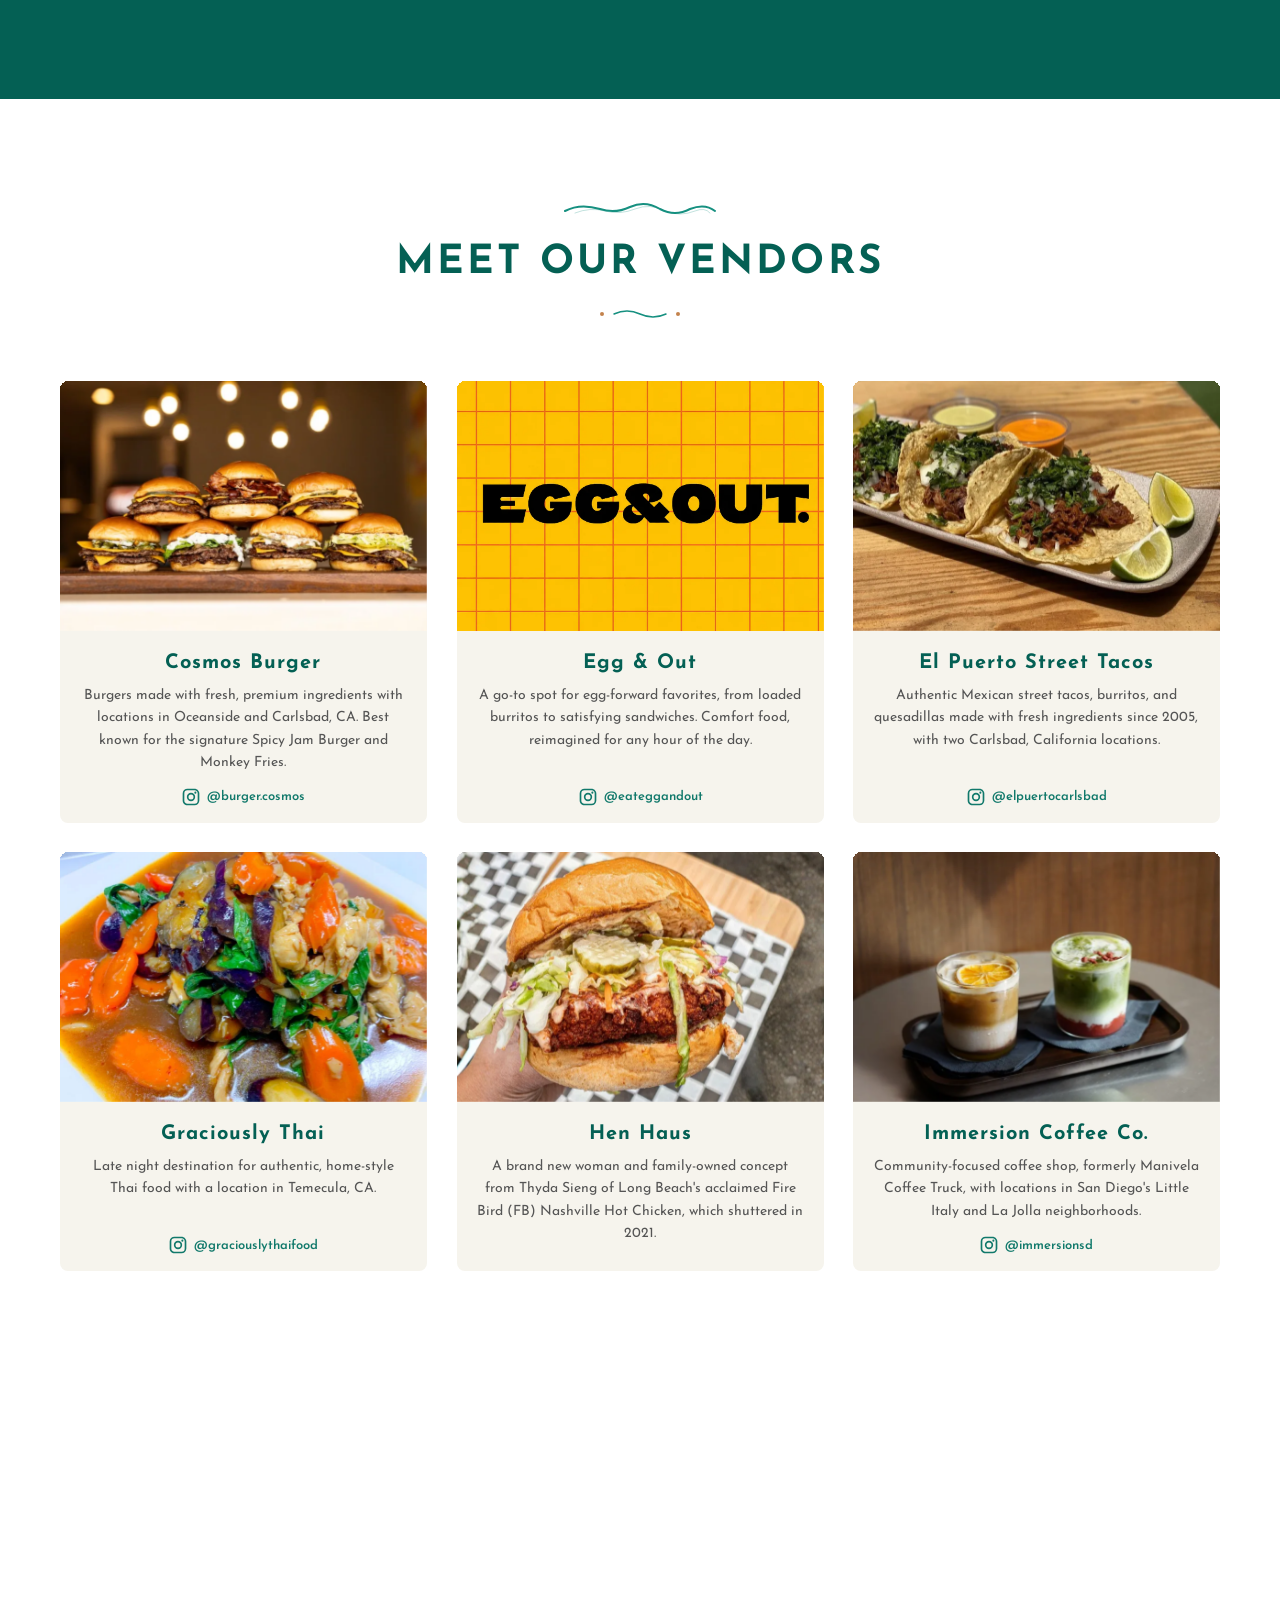
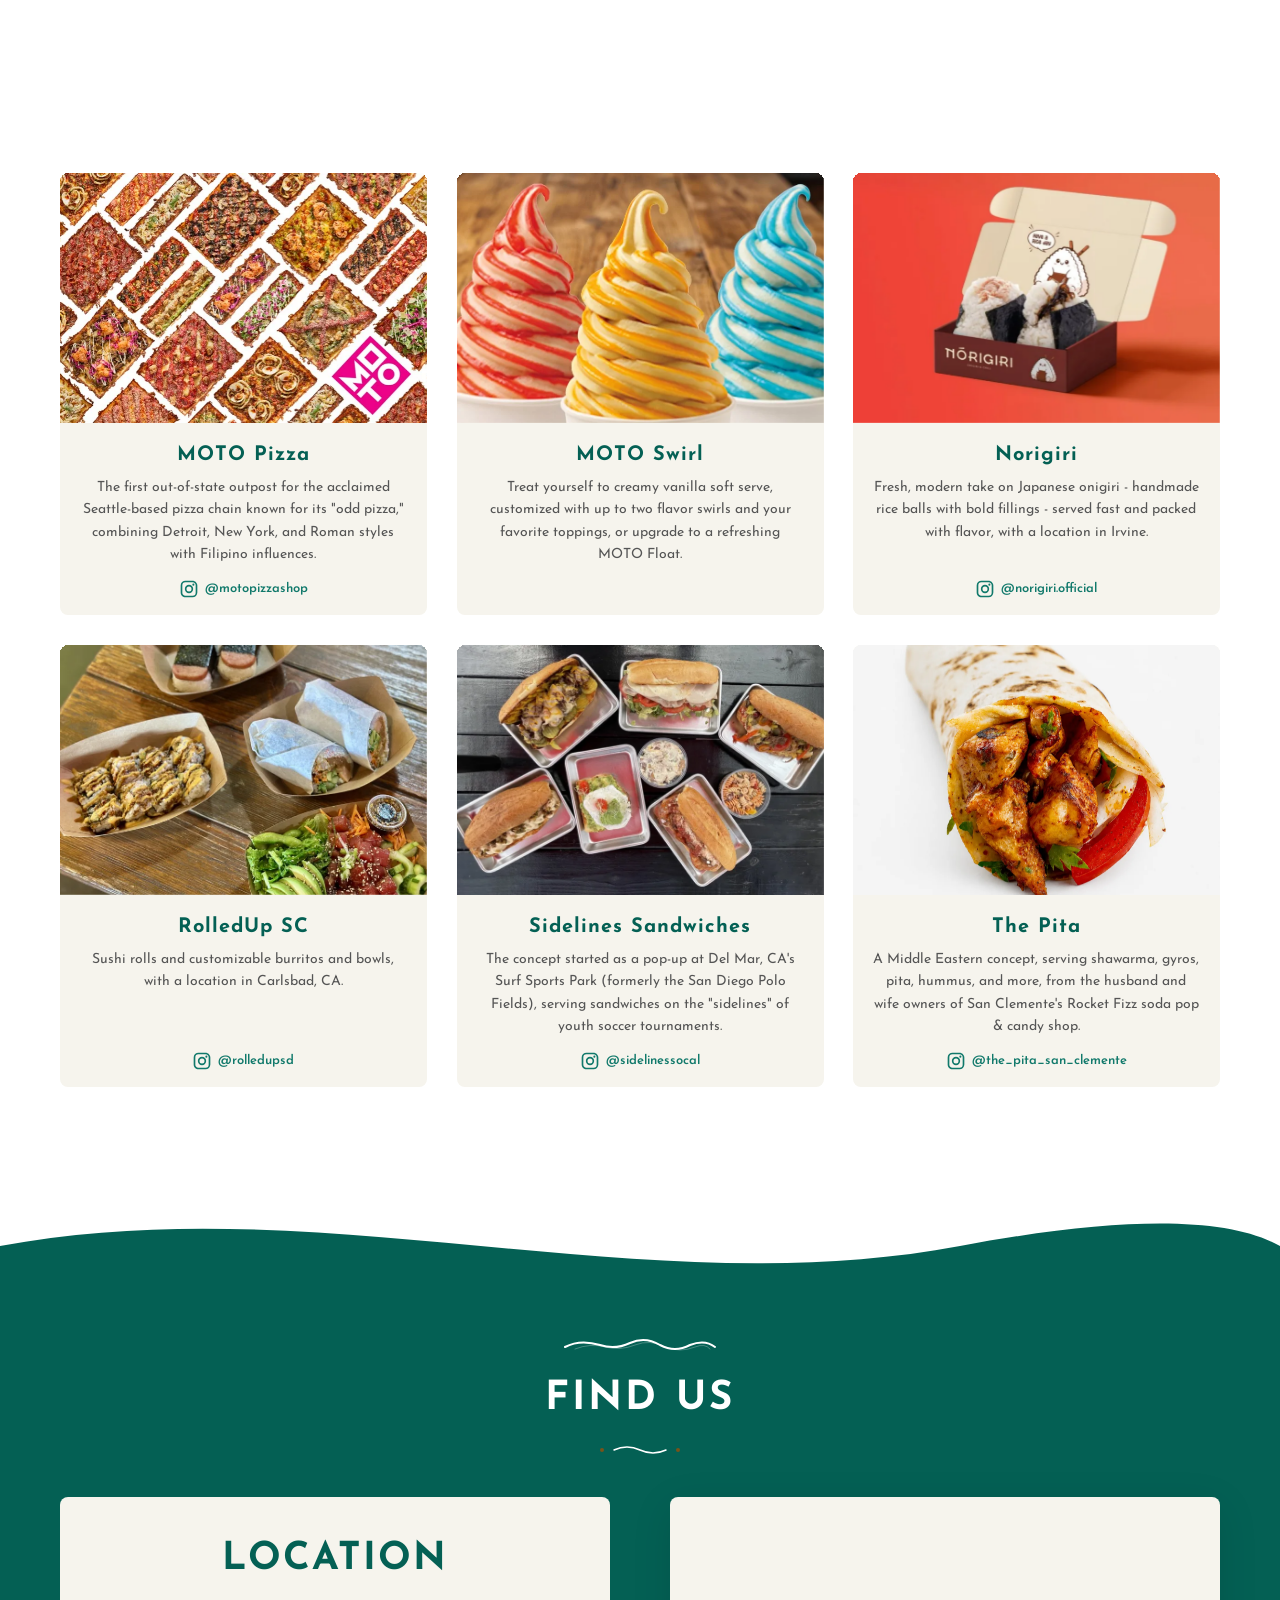
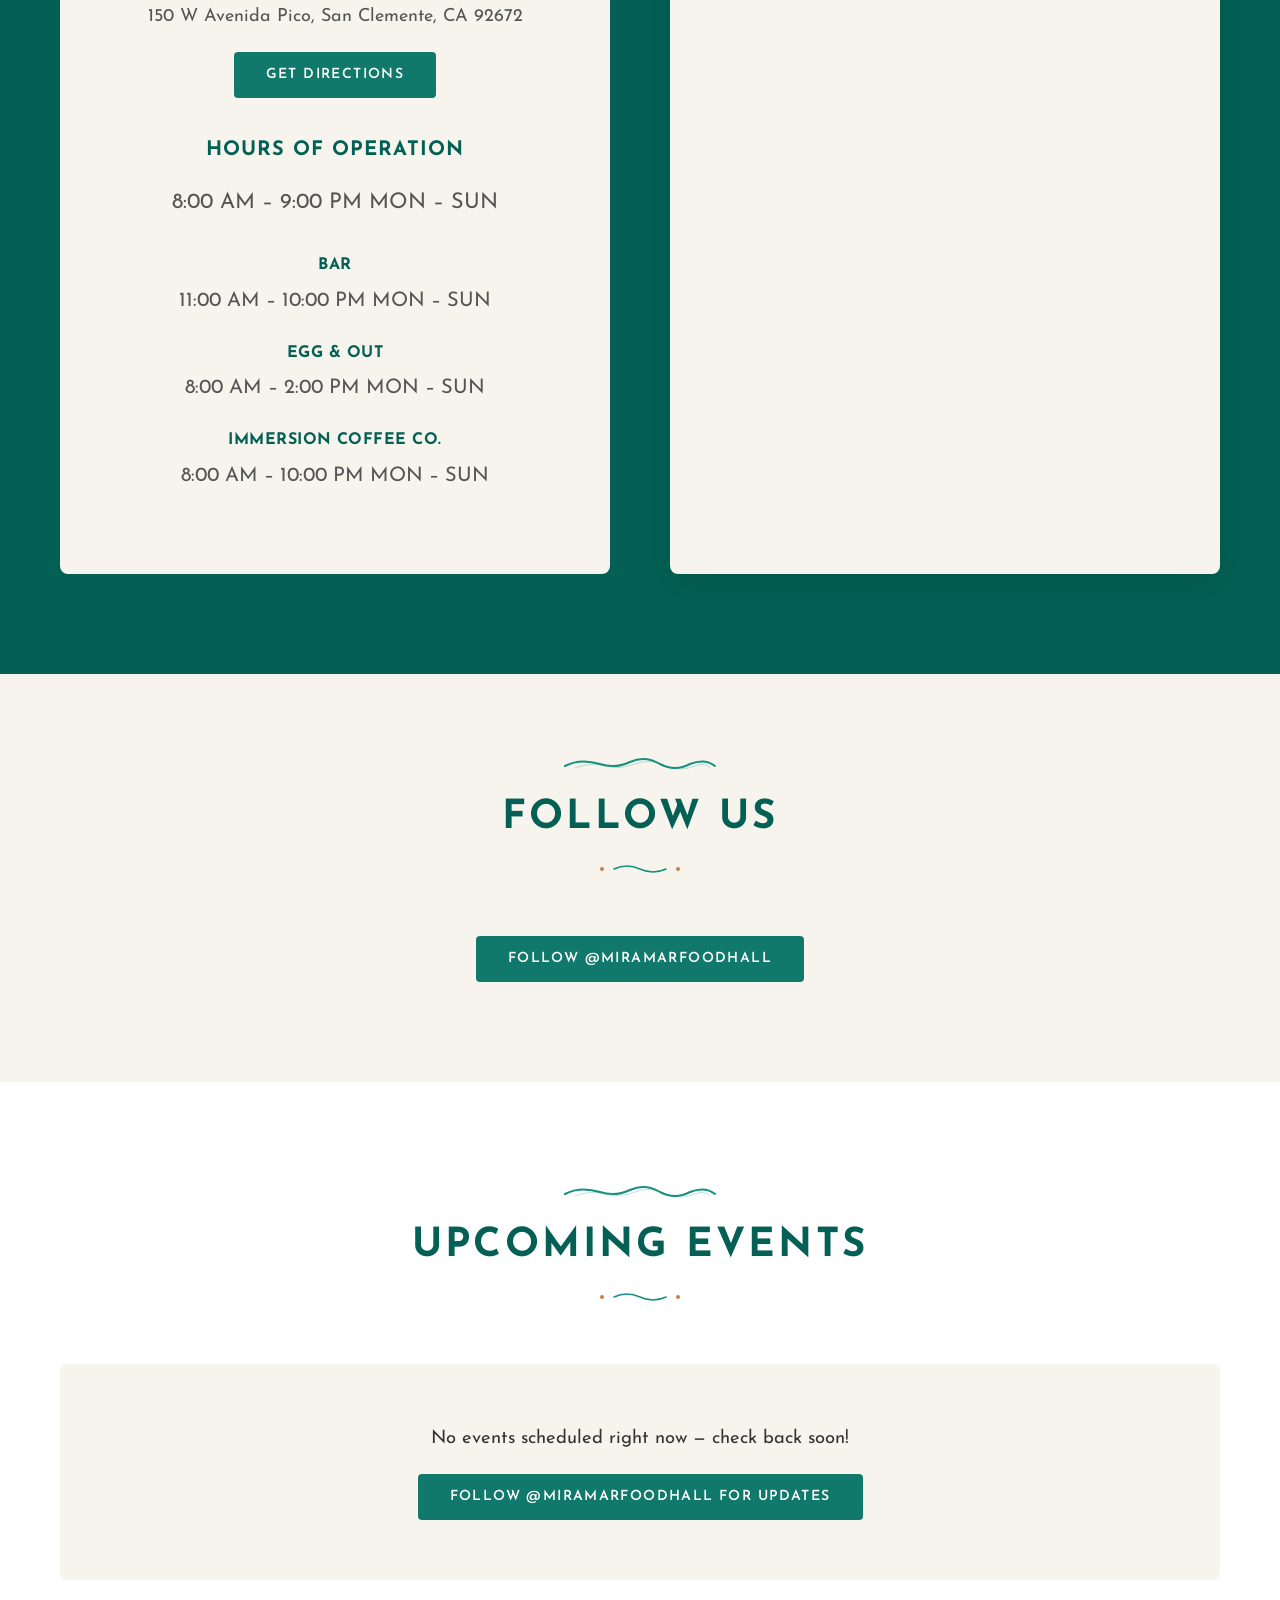
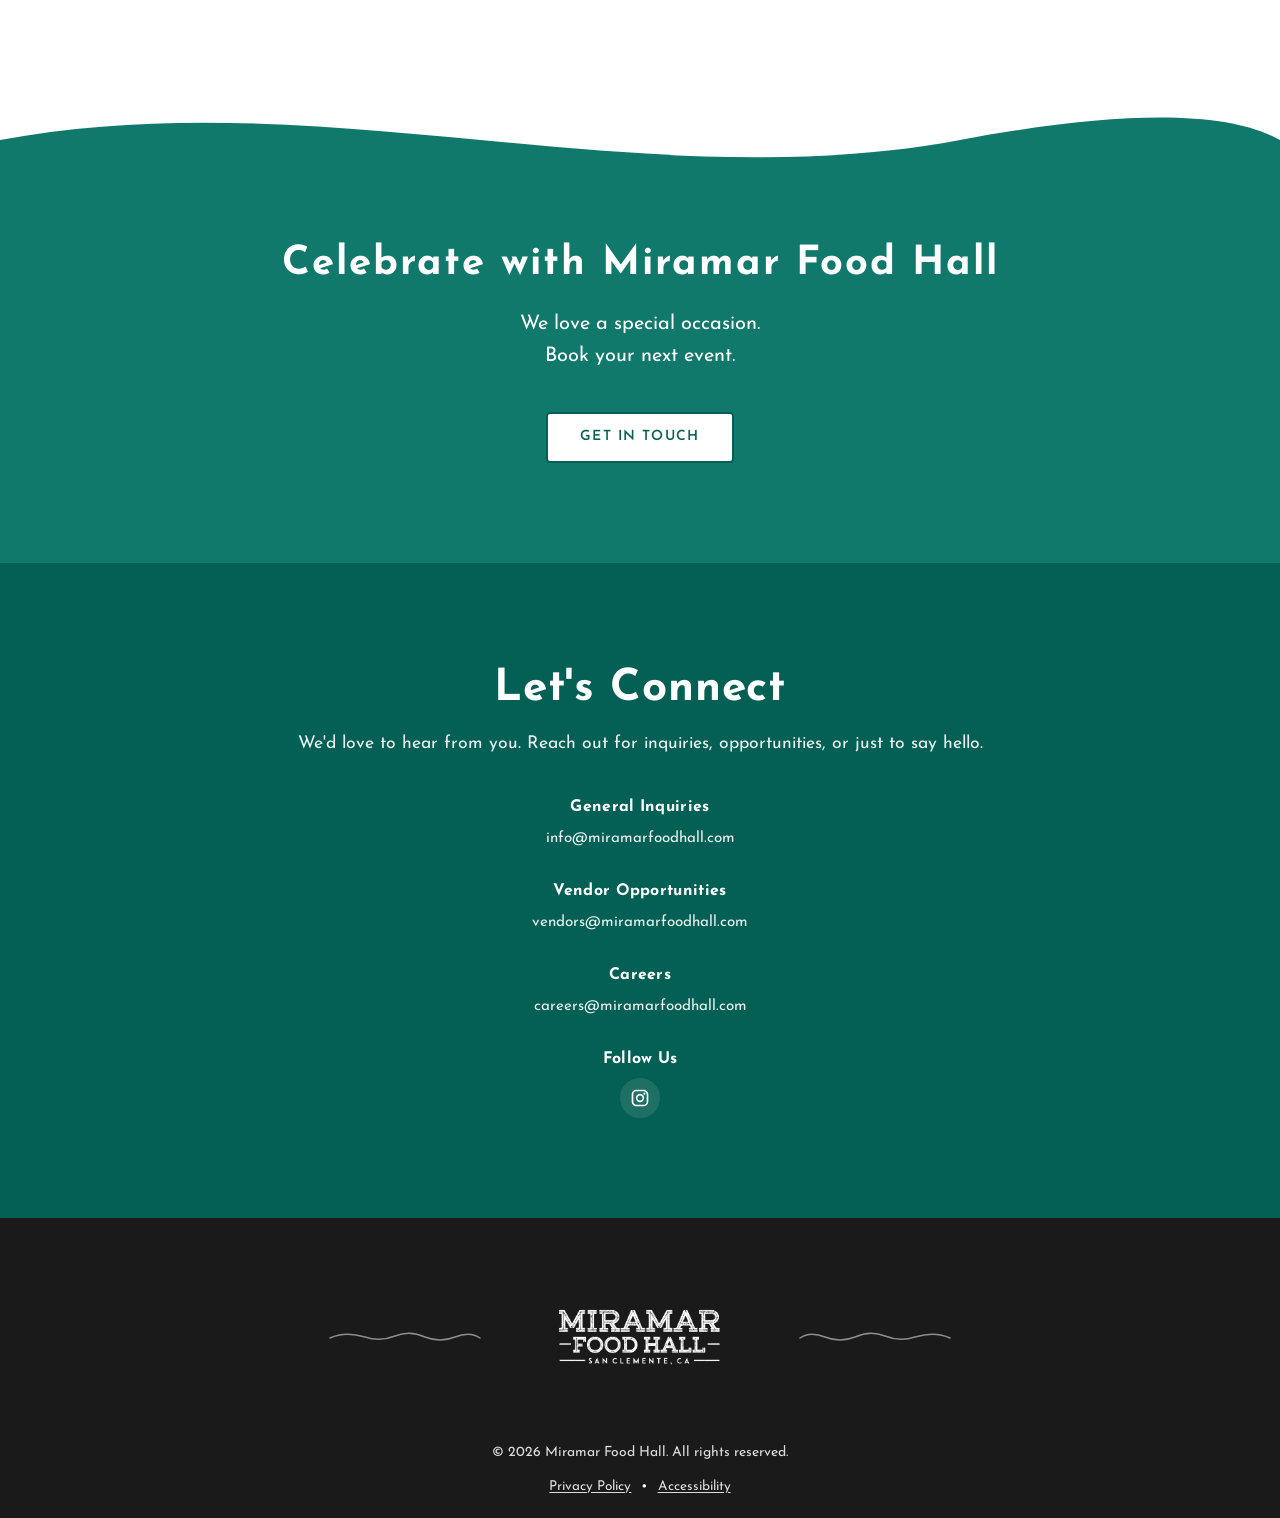
==== commit c74751d5: "🎬 Add hero background video + real photos to 2026 section - Hero: full-bleed autoplay/muted/loop bac" ====
--- a/website/index.html
+++ b/website/index.html
@@ -49,6 +49,9 @@
     <main>
     <!-- Hero Section -->
     <section class="hero" id="home">
+        <video class="hero-video" autoplay muted loop playsinline preload="auto" poster="images/hero/hero-poster.jpg" aria-hidden="true" tabindex="-1">
+            <source src="images/hero/hero.mp4" type="video/mp4">
+        </video>
         <div class="hero-overlay"></div>
         <div class="hero-content">
             <div class="open-now">
@@ -277,40 +280,20 @@
                             <div class="spread-text">
                                 <p>Rooted in the relaxed spirit of coastal California, Miramar Food Hall brings together the artistry of local chefs and global flavors under one roof. Designed as a family-friendly gathering place, we offer an elevated yet approachable dining experience that reflects a balance of tradition and innovation, celebrating the region's diverse culinary scene while honoring the charm and character of this historic setting.</p>
                             </div>
-                            <!-- Wide frame: logo loaded + skeleton loading -->
-                            <div class="cs-frame cs-frame--wide">
-                                <div class="cs-grid"></div>
-                                <div class="cs-scan-line"></div>
-                                <div class="cs-wide-inner">
-                                    <div class="cs-loaded-zone">
-                                        <picture><source type="image/webp" srcset="images/logo/logo.webp"><img src="images/logo/logo.png" alt="Miramar Food Hall" class="cs-logo"></picture>
-                                    </div>
-                                    <div class="cs-loading-zone">
-                                        <div class="cs-skeleton">
-                                            <div class="cs-skel-bar" style="width:92%"></div>
-                                            <div class="cs-skel-bar" style="width:68%"></div>
-                                            <div class="cs-skel-bar" style="width:80%"></div>
-                                            <div class="cs-skel-bar" style="width:50%"></div>
-                                        </div>
-                                        <span class="cs-frame-label">Loading the future<span class="cs-dots"><span>.</span><span>.</span><span>.</span></span></span>
-                                    </div>
-                                </div>
-                            </div>
-                        </div>
-                        <!-- Tall frame: blueprint coming soon -->
-                        <div class="cs-frame cs-frame--tall">
-                            <div class="cs-grid"></div>
-                            <div class="cs-scan-line"></div>
-                            <div class="cs-border-trace"></div>
-                            <div class="cs-frame-content">
-                                <span class="cs-big-text">Coming<br>Soon</span>
-                                <div class="cs-loading-ring">
-                                    <svg viewBox="0 0 50 50">
-                                        <circle cx="25" cy="25" r="20"></circle>
-                                    </svg>
-                                </div>
-                                <span class="cs-frame-subtitle">Something extraordinary is being built</span>
-                            </div>
+                            <!-- Wide frame: bar craft in action -->
+                            <div class="spread-photo-wide">
+                                <picture>
+                                    <source type="image/webp" srcset="images/story/2026-drinks.webp">
+                                    <img src="images/story/2026-drinks.jpg" alt="A Miramar bartender crafting cocktails on the open-air patio bar" loading="lazy" width="1600" height="900">
+                                </picture>
+                            </div>
+                        </div>
+                        <!-- Tall frame: the patio, seen through the archway -->
+                        <div class="spread-photo-tall">
+                            <picture>
+                                <source type="image/webp" srcset="images/story/2026-patio.webp">
+                                <img src="images/story/2026-patio.jpg" alt="Guests dining on Miramar Food Hall's sunlit patio, framed by the building's signature arch" loading="lazy" width="1069" height="1600">
+                            </picture>
                         </div>
                     </div>
                 </div>
--- a/website/css/styles.css
+++ b/website/css/styles.css
@@ -296,13 +296,38 @@
     overflow: hidden;
 }
 
+/* Full-bleed background video — sits behind the overlay + content */
+.hero-video {
+    position: absolute;
+    inset: 0;
+    width: 100%;
+    height: 100%;
+    object-fit: cover;
+    object-position: center;
+    z-index: 0;
+    pointer-events: none;
+}
+
 .hero-overlay {
     position: absolute;
     top: 0;
     left: 0;
     right: 0;
     bottom: 0;
+    z-index: 0;
     background: rgba(0, 0, 0, 0.3);
+}
+
+/* Reduced motion / no video: fall back to the poster still */
+@media (prefers-reduced-motion: reduce) {
+    .hero-video {
+        display: none;
+    }
+    .hero {
+        background-image: url('../images/hero/hero-poster.jpg');
+        background-size: cover;
+        background-position: center;
+    }
 }
 
 .hero-content {
@@ -329,7 +354,6 @@
     flex-direction: column;
     align-items: center;
     gap: 8px;
-    -webkit-box-reflect: below 4px linear-gradient(to bottom, rgba(0, 0, 0, 0.28), transparent 72%);
 }
 
 .open-now__row {
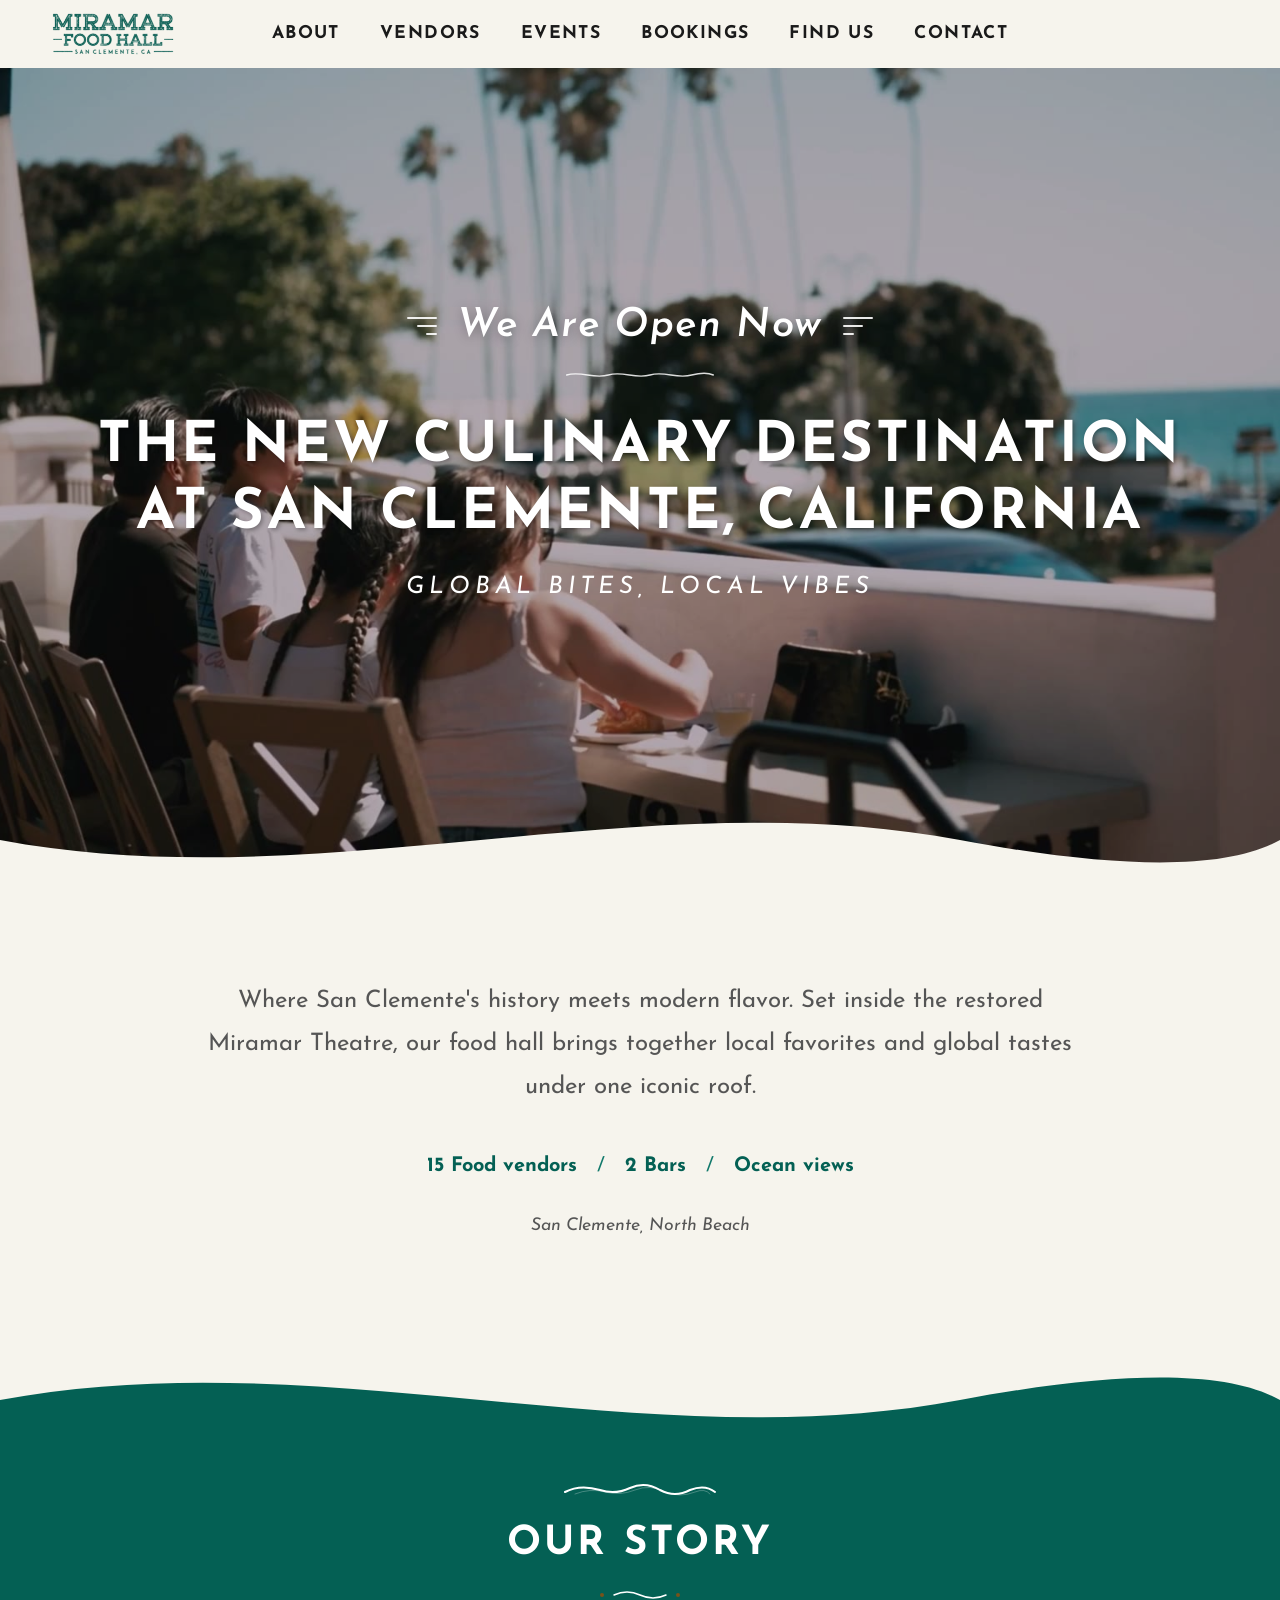
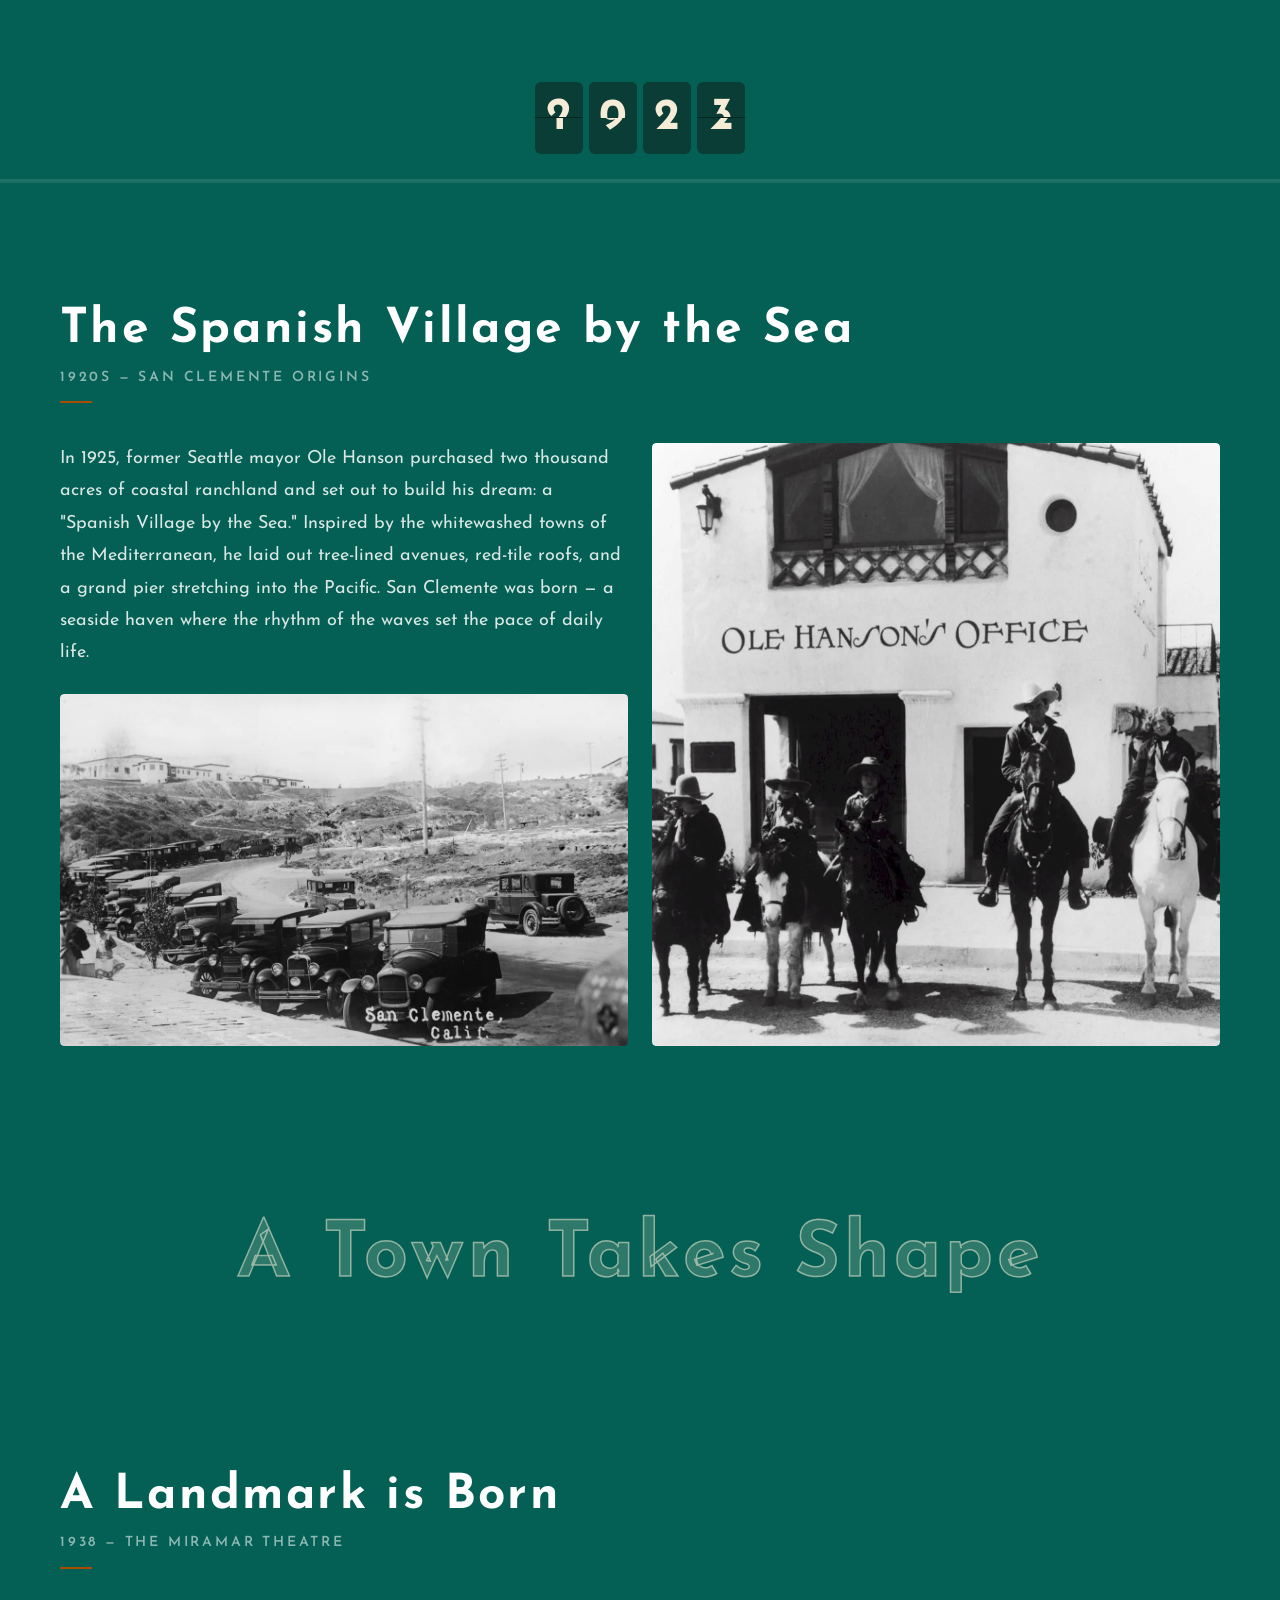
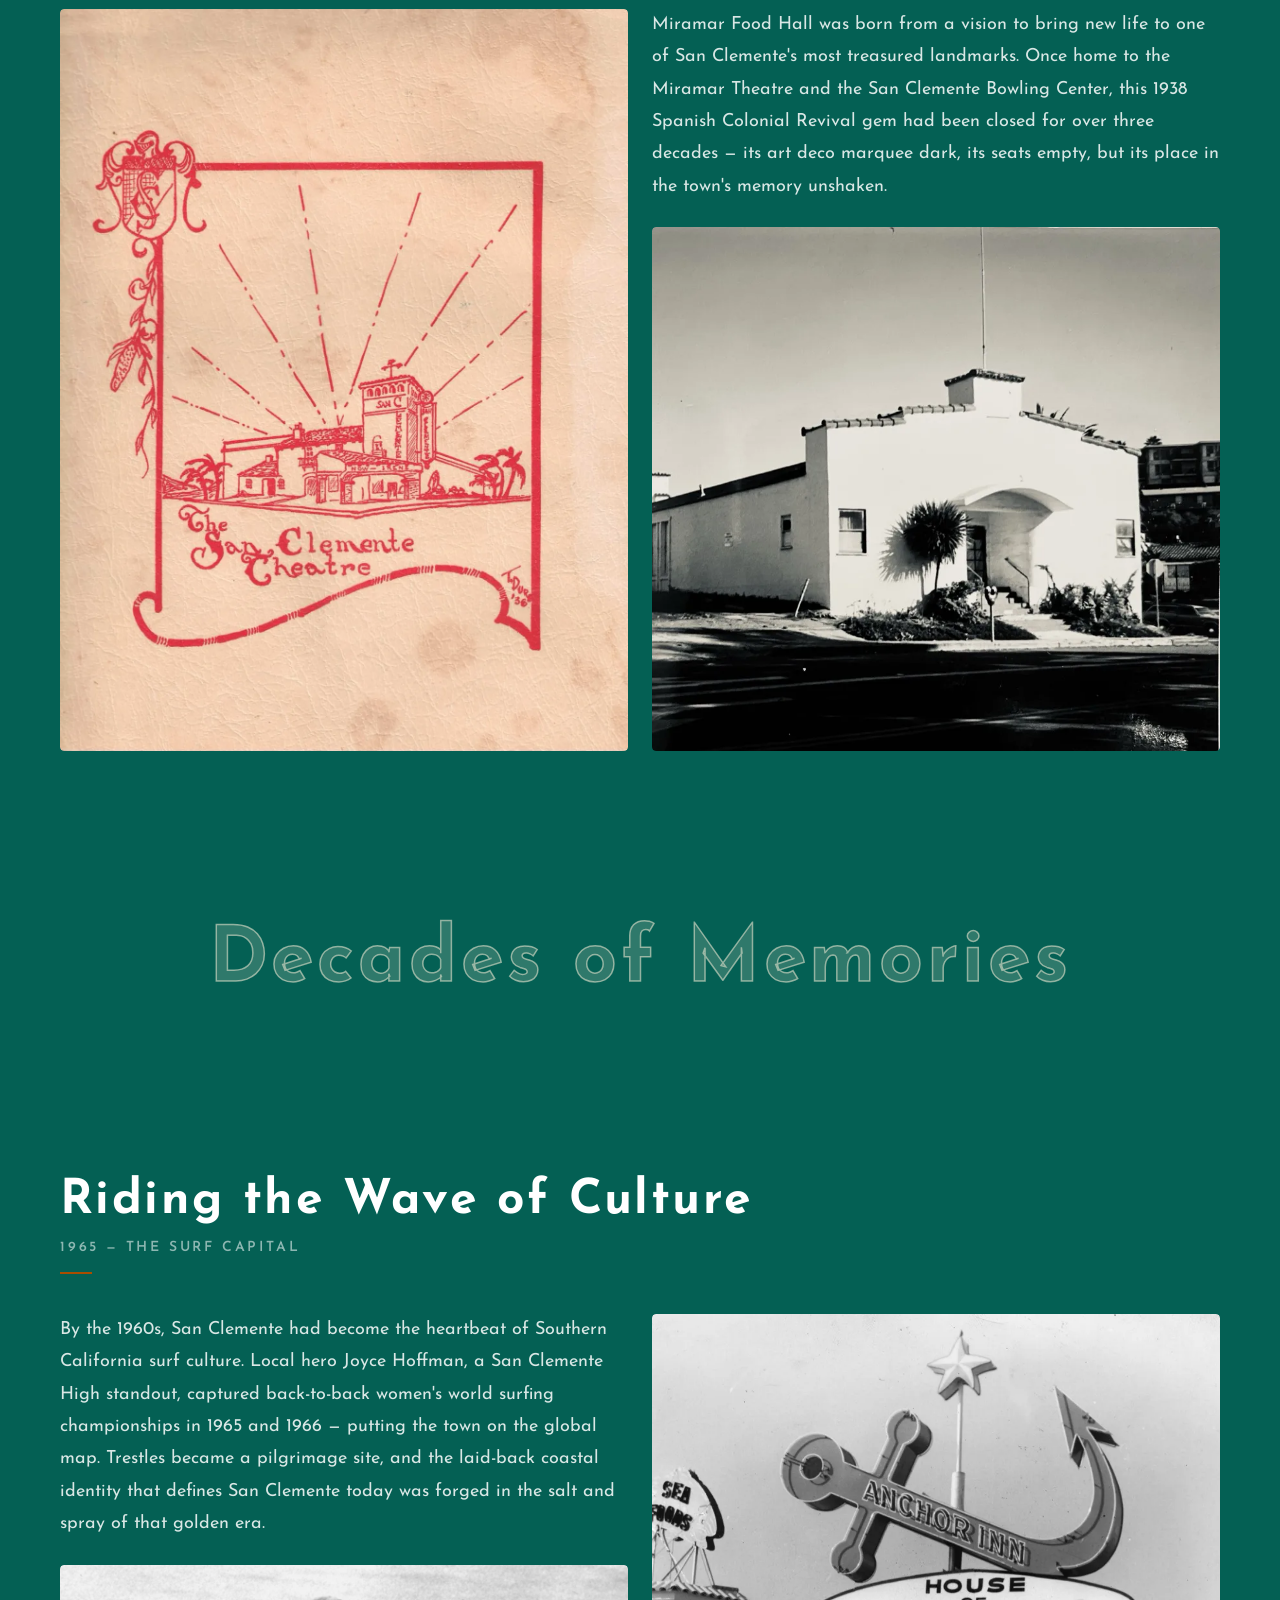
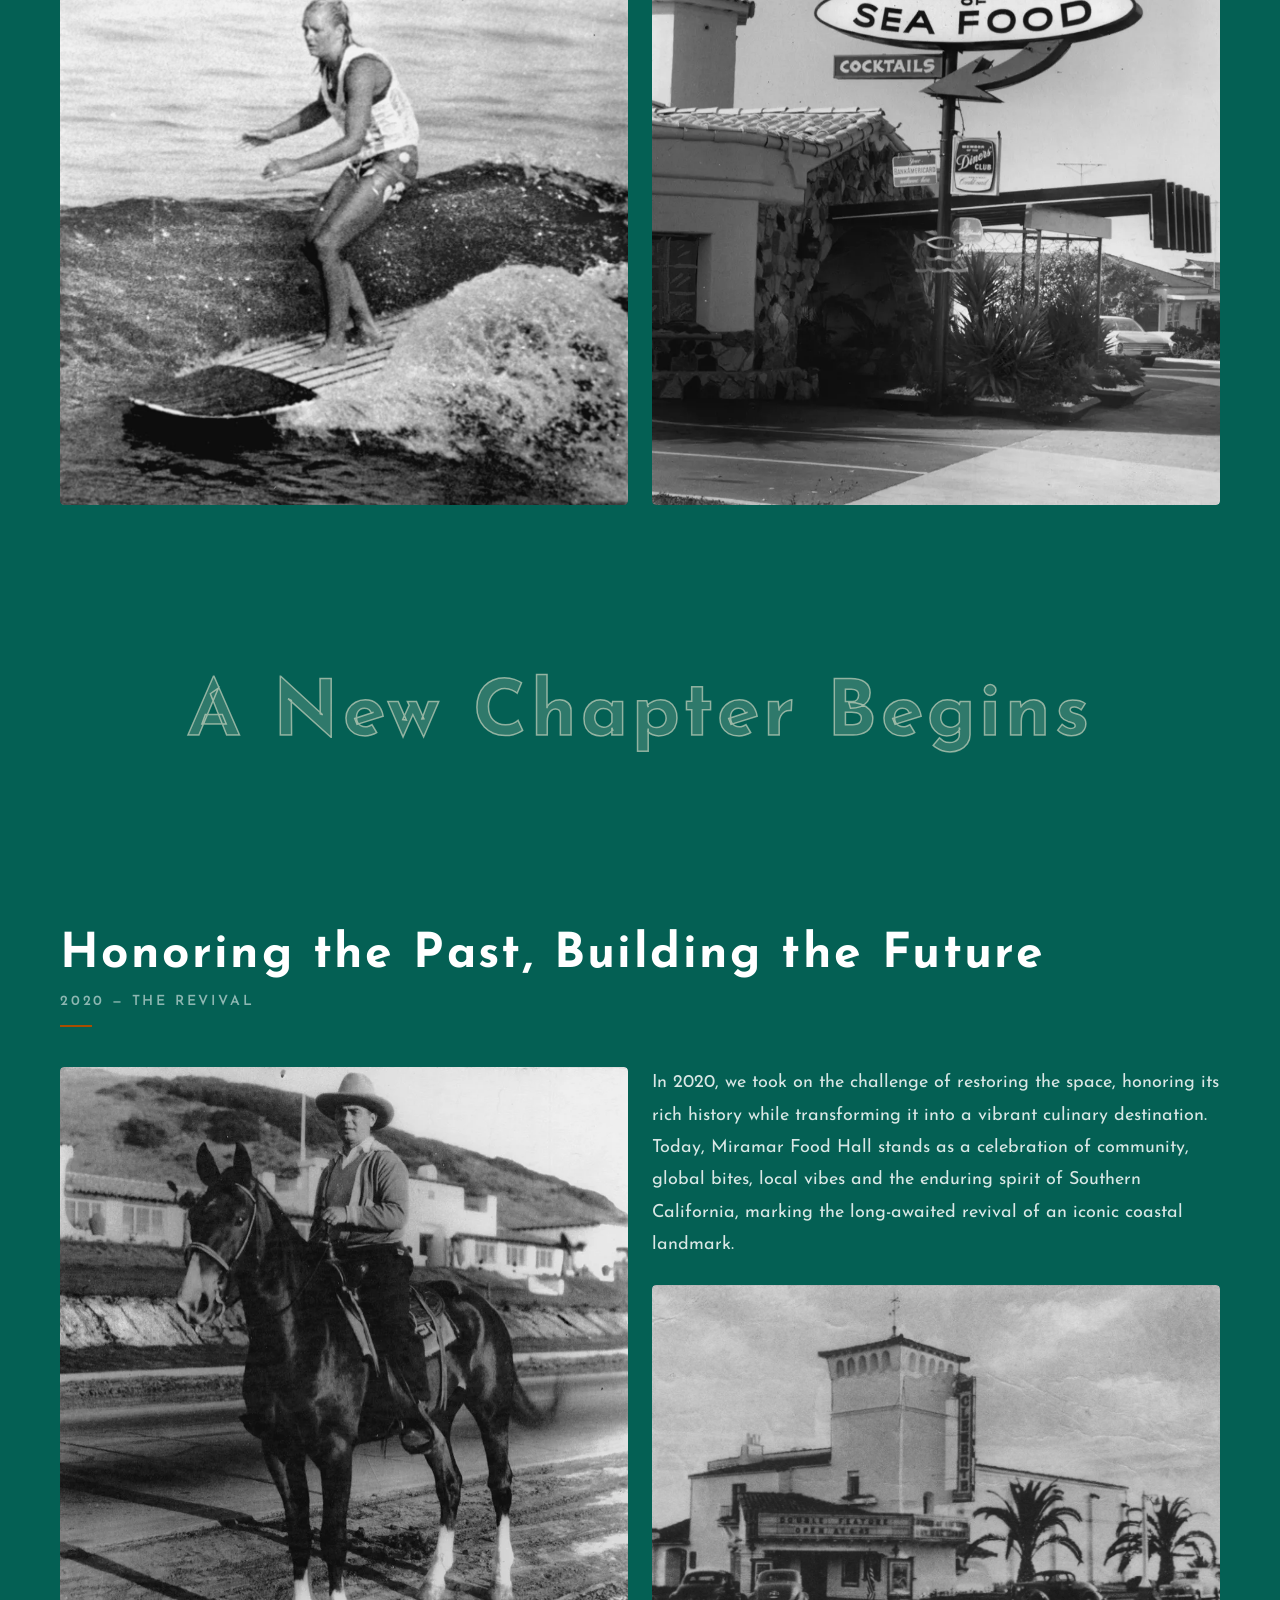
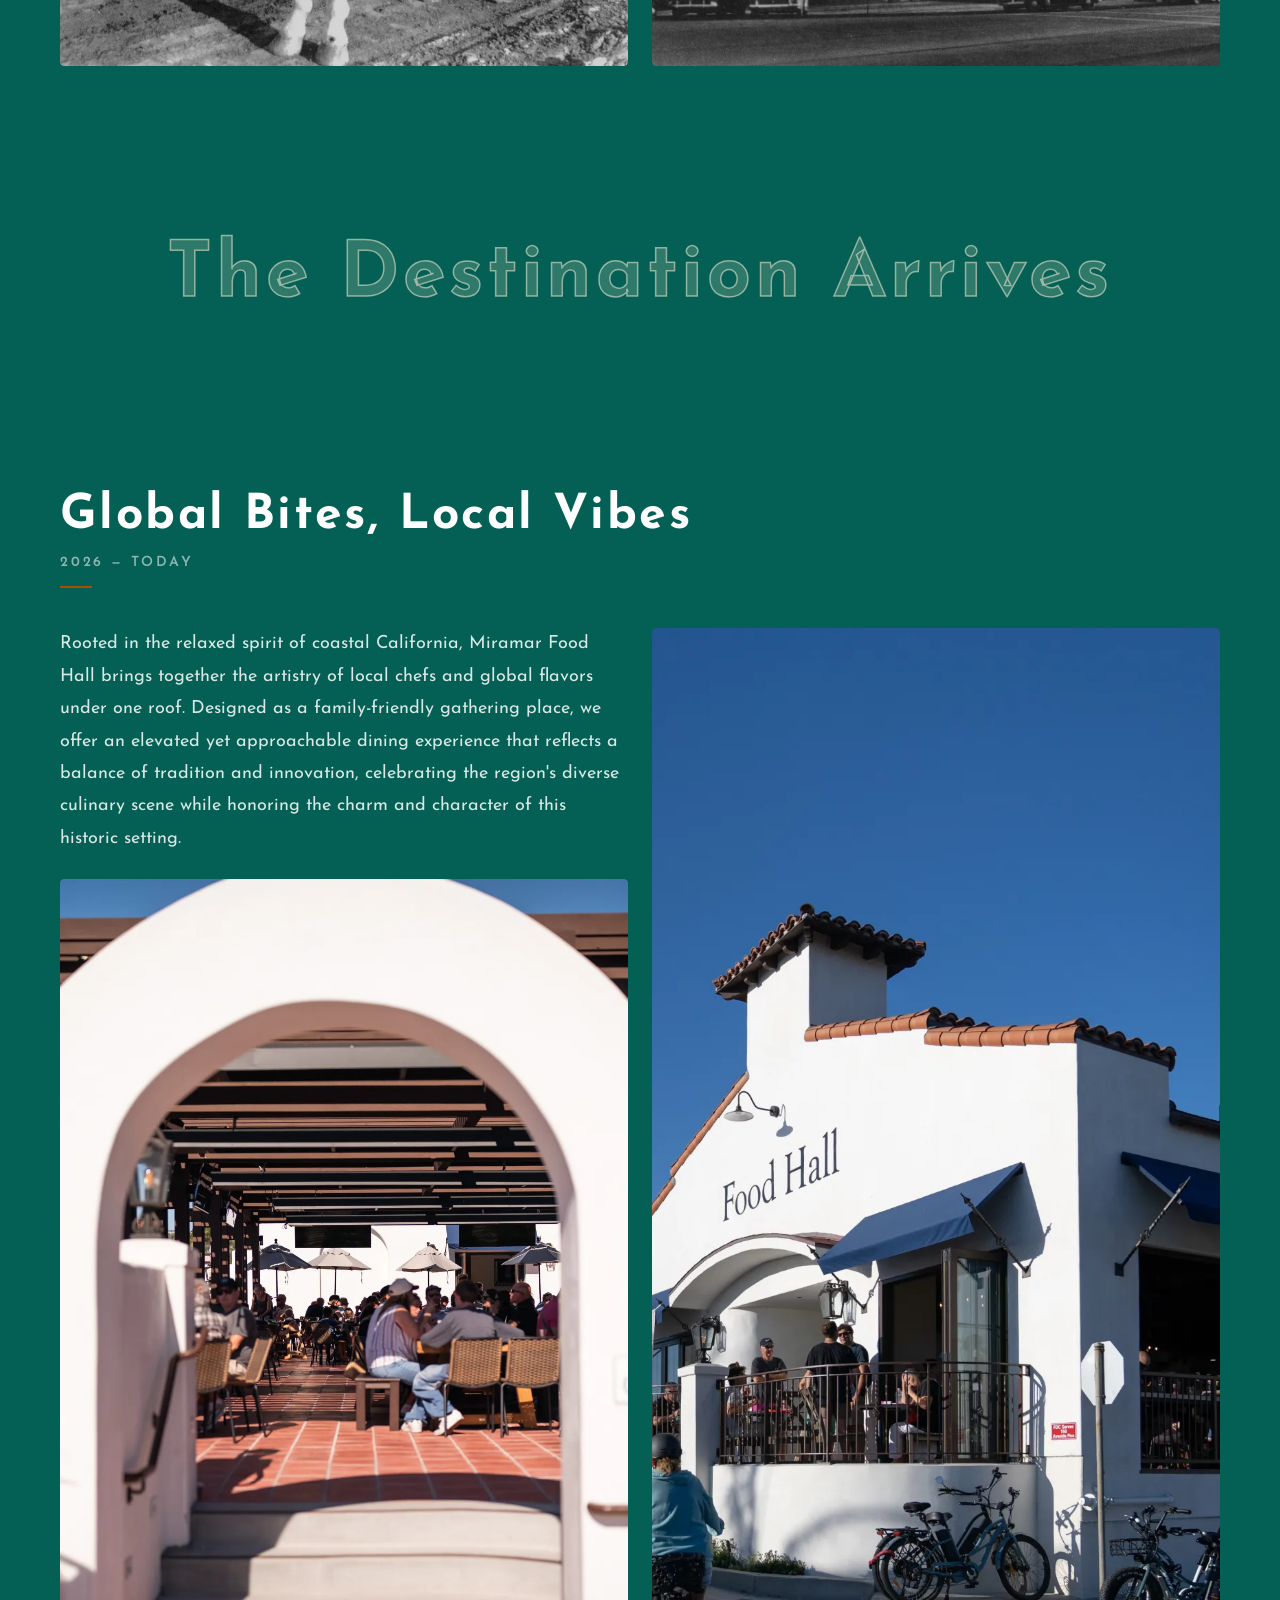
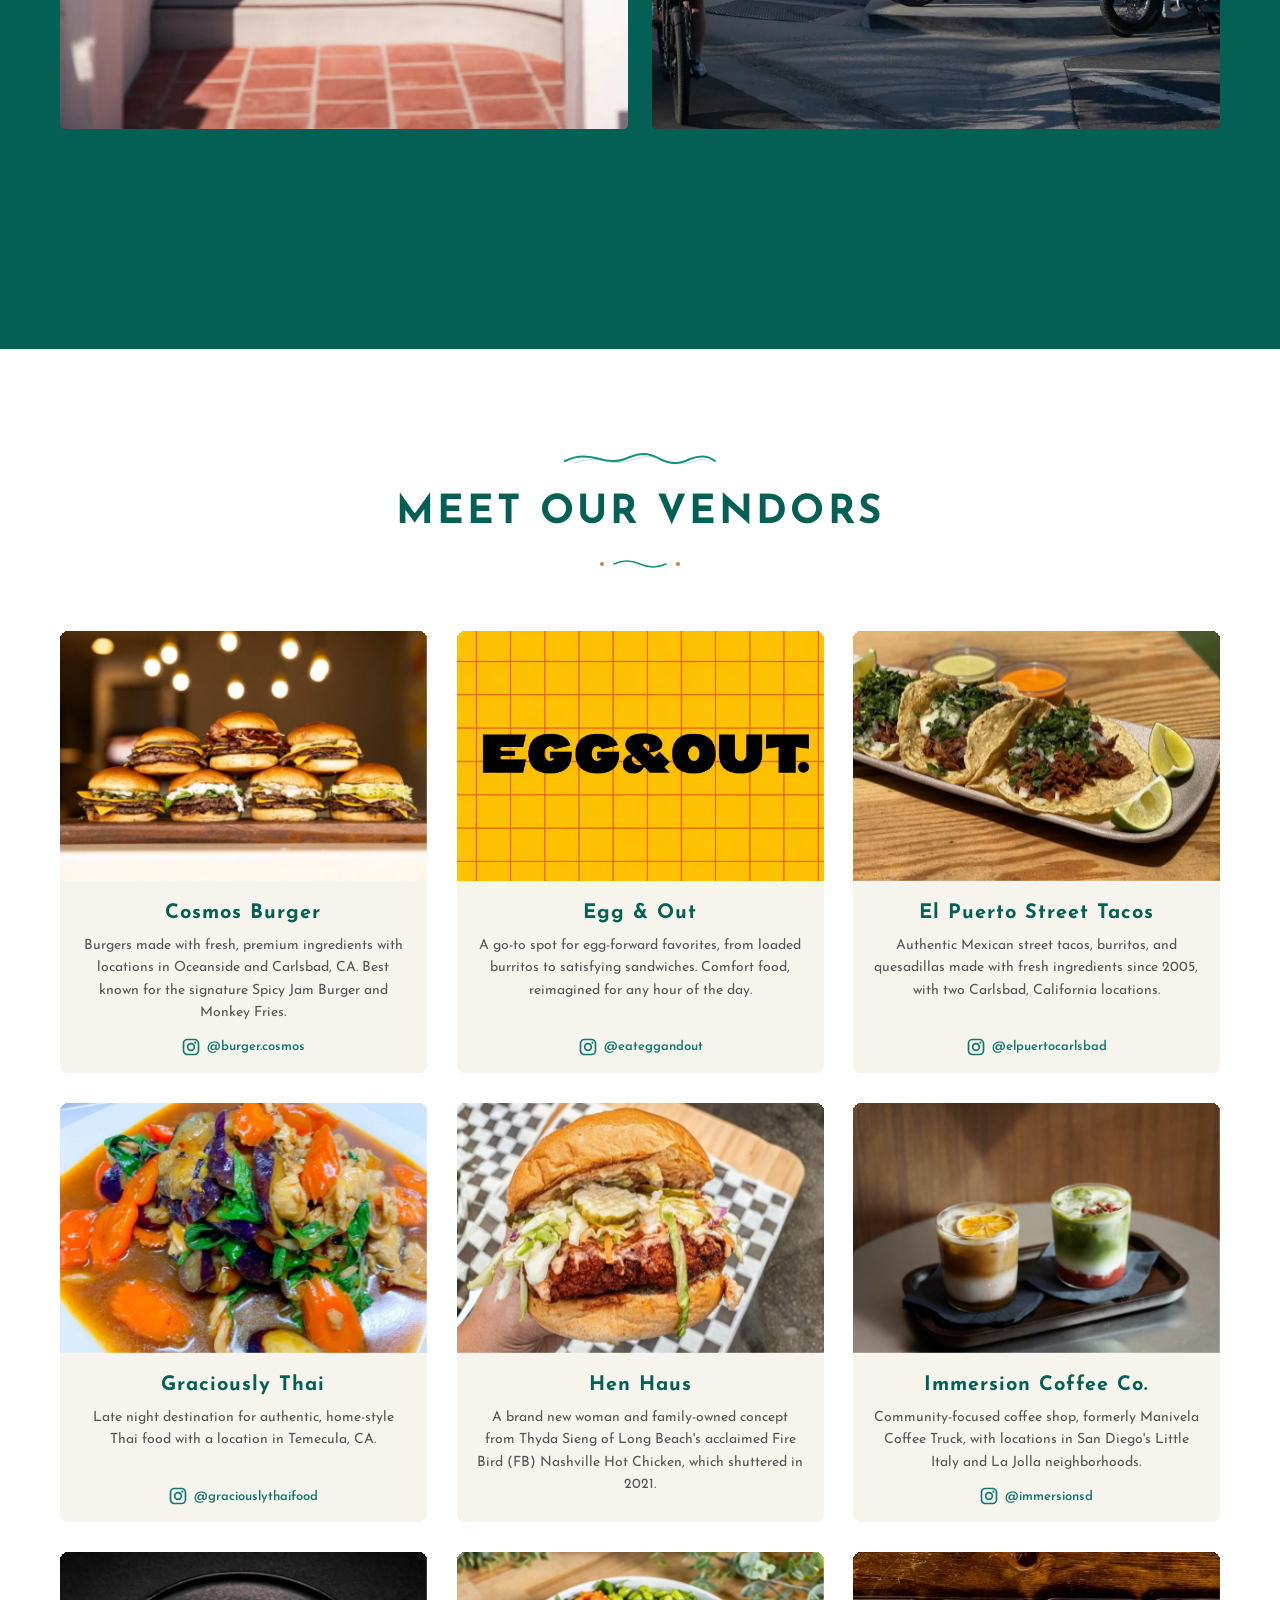
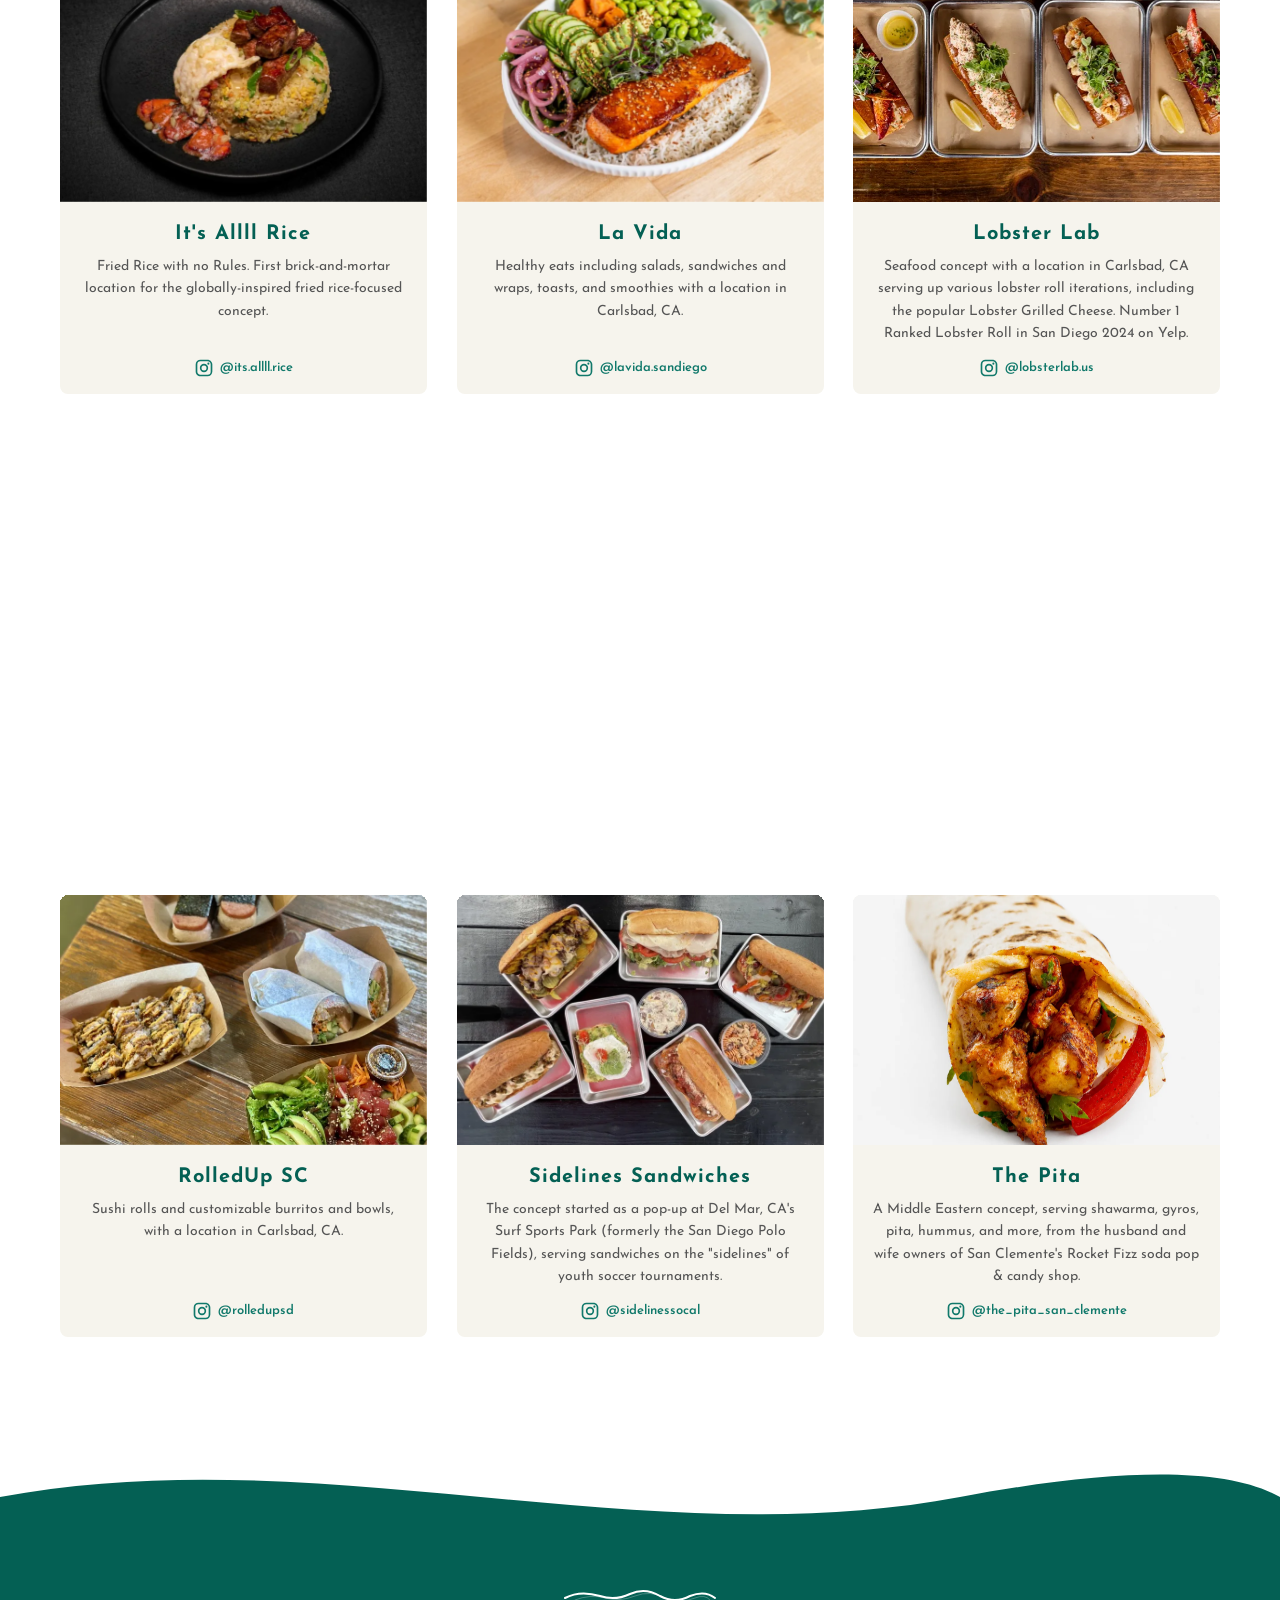
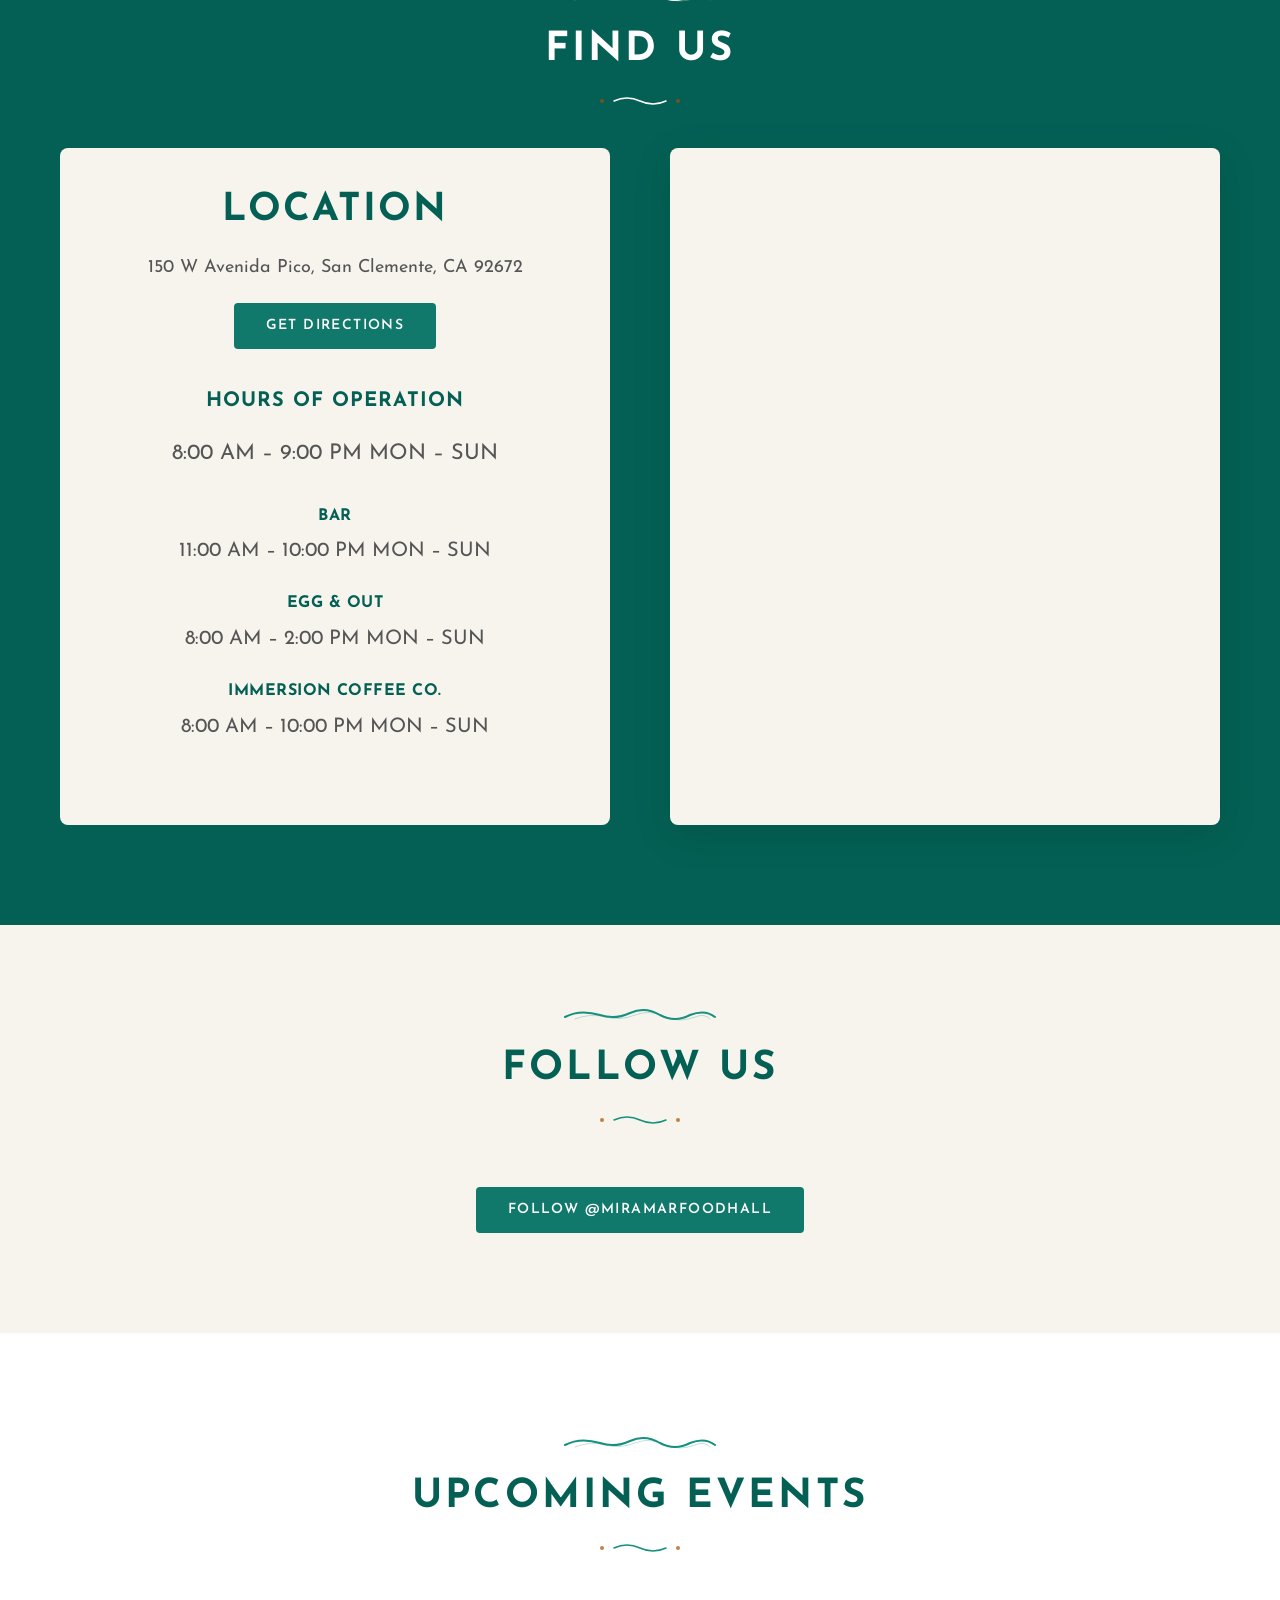
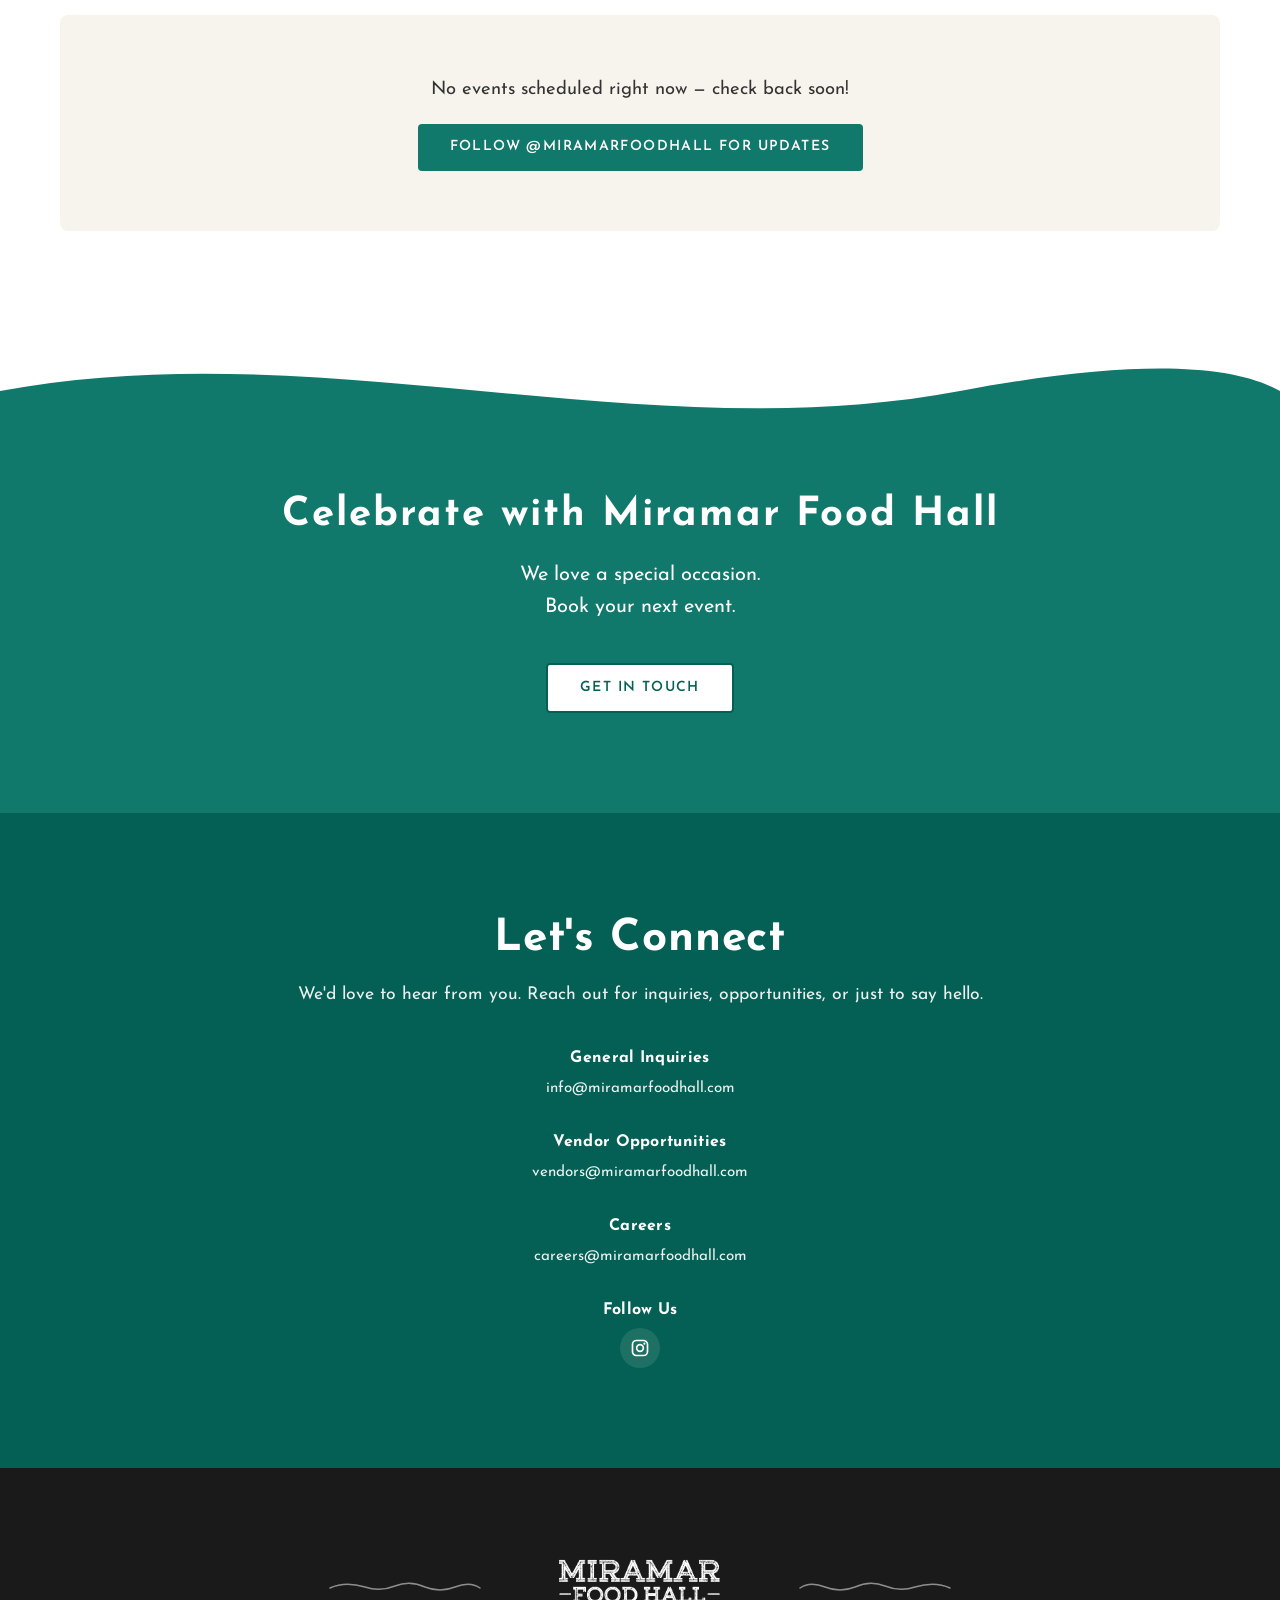
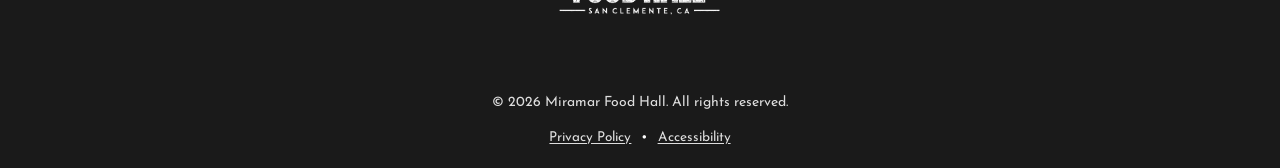
==== commit 0b8083e2: "🖼️ Swap 2026 section photos: exterior + patio - Wide frame (left) → patio-through-the-arch; tall fra" ====
--- a/website/index.html
+++ b/website/index.html
@@ -280,19 +280,19 @@
                             <div class="spread-text">
                                 <p>Rooted in the relaxed spirit of coastal California, Miramar Food Hall brings together the artistry of local chefs and global flavors under one roof. Designed as a family-friendly gathering place, we offer an elevated yet approachable dining experience that reflects a balance of tradition and innovation, celebrating the region's diverse culinary scene while honoring the charm and character of this historic setting.</p>
                             </div>
-                            <!-- Wide frame: bar craft in action -->
+                            <!-- Wide frame (left): the patio, seen through the archway -->
                             <div class="spread-photo-wide">
                                 <picture>
-                                    <source type="image/webp" srcset="images/story/2026-drinks.webp">
-                                    <img src="images/story/2026-drinks.jpg" alt="A Miramar bartender crafting cocktails on the open-air patio bar" loading="lazy" width="1600" height="900">
+                                    <source type="image/webp" srcset="images/story/2026-patio.webp">
+                                    <img src="images/story/2026-patio.jpg" alt="Guests dining on Miramar Food Hall's sunlit patio, framed by the building's signature arch" loading="lazy" width="1069" height="1600">
                                 </picture>
                             </div>
                         </div>
-                        <!-- Tall frame: the patio, seen through the archway -->
+                        <!-- Tall frame (right): the Food Hall exterior -->
                         <div class="spread-photo-tall">
                             <picture>
-                                <source type="image/webp" srcset="images/story/2026-patio.webp">
-                                <img src="images/story/2026-patio.jpg" alt="Guests dining on Miramar Food Hall's sunlit patio, framed by the building's signature arch" loading="lazy" width="1069" height="1600">
+                                <source type="image/webp" srcset="images/story/2026-outside.webp">
+                                <img src="images/story/2026-outside.jpg" alt="The Spanish-style exterior of Miramar Food Hall at 150 W Avenida Pico, San Clemente, with guests dining on the arched balcony" loading="lazy" width="1042" height="1600">
                             </picture>
                         </div>
                     </div>
